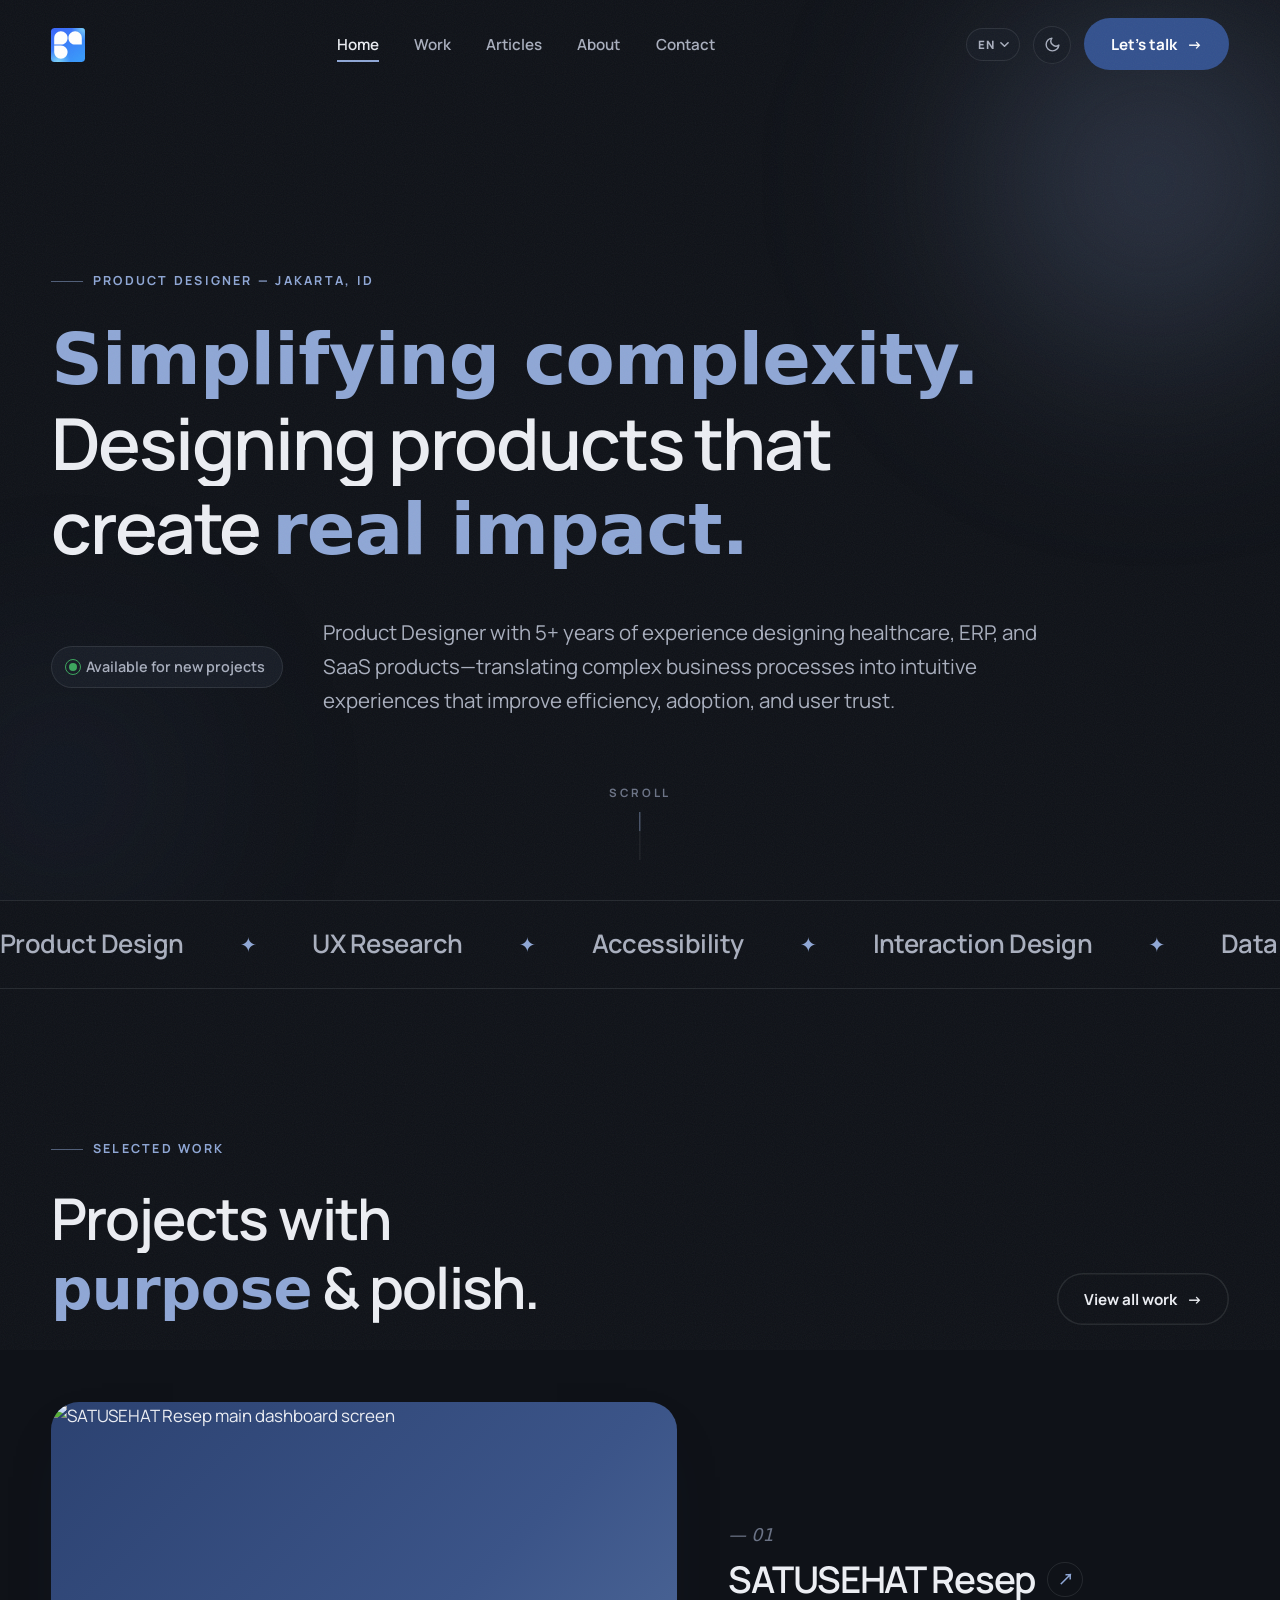
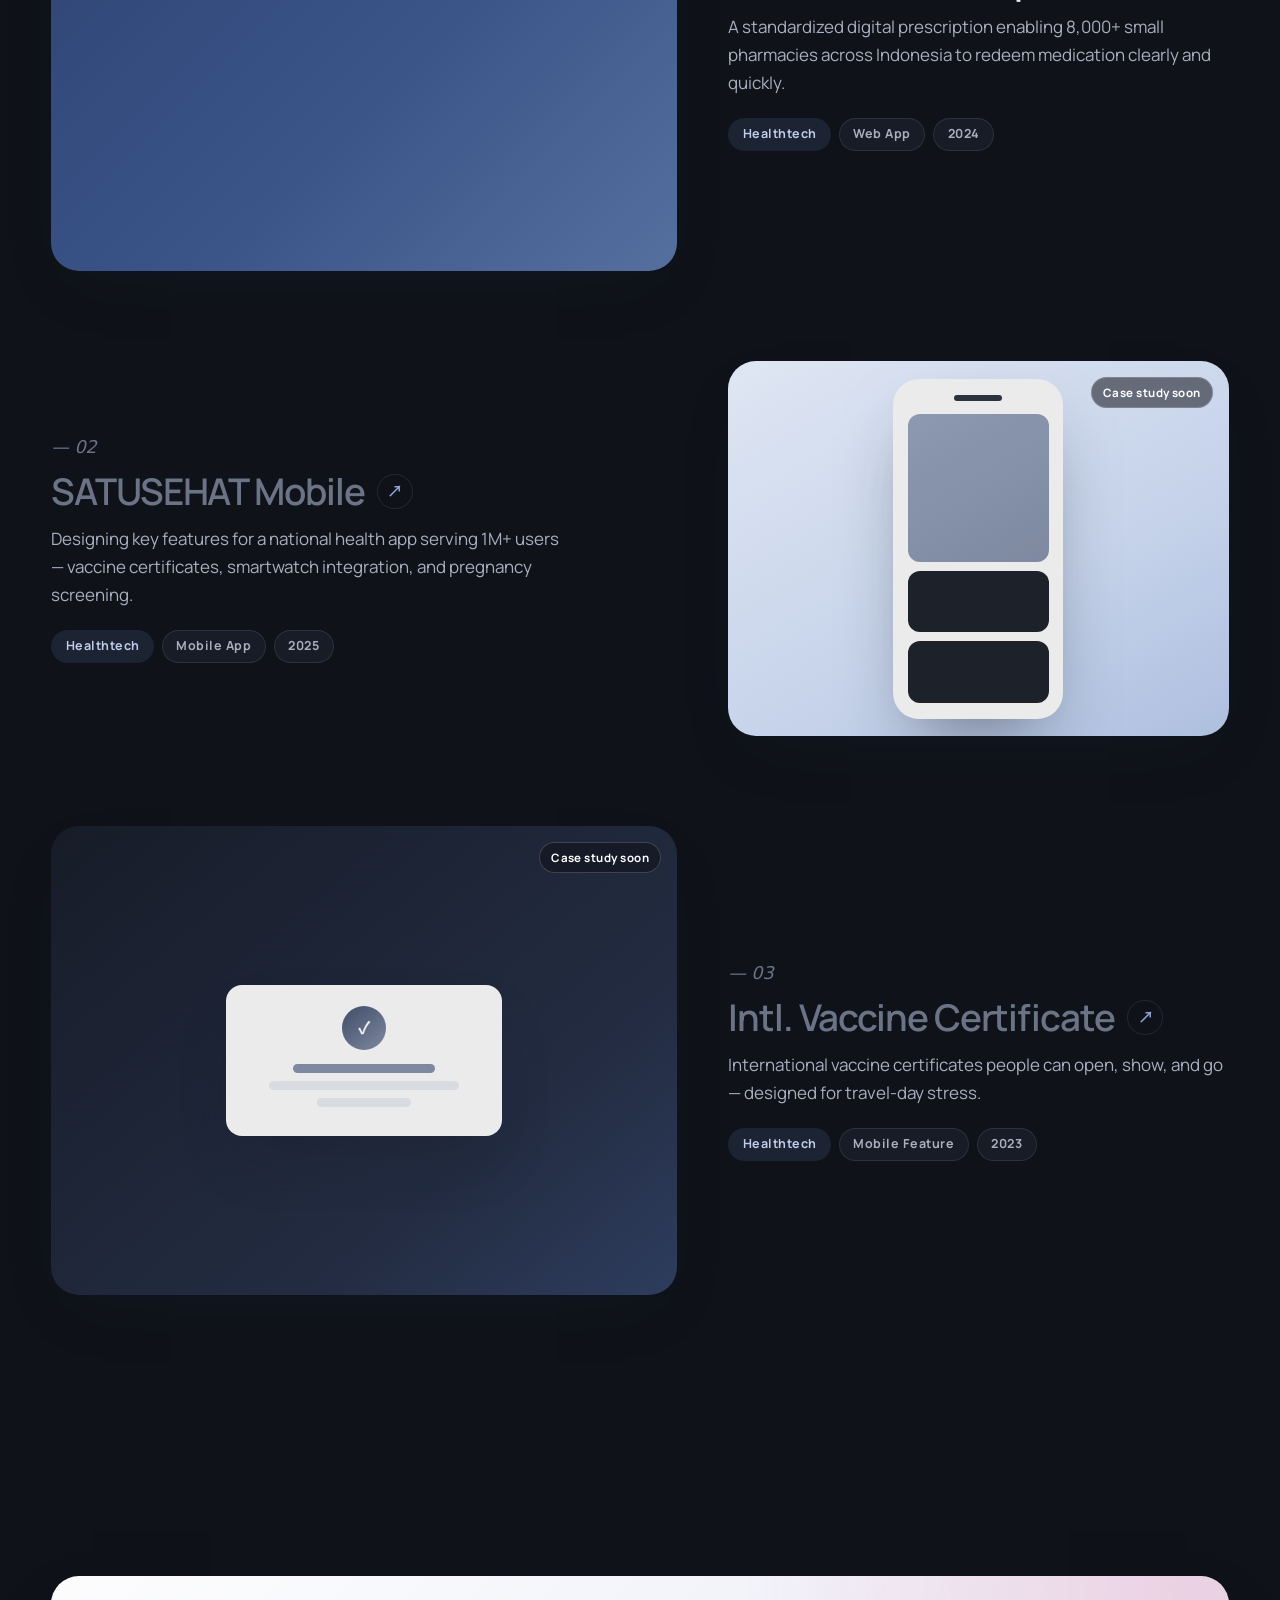
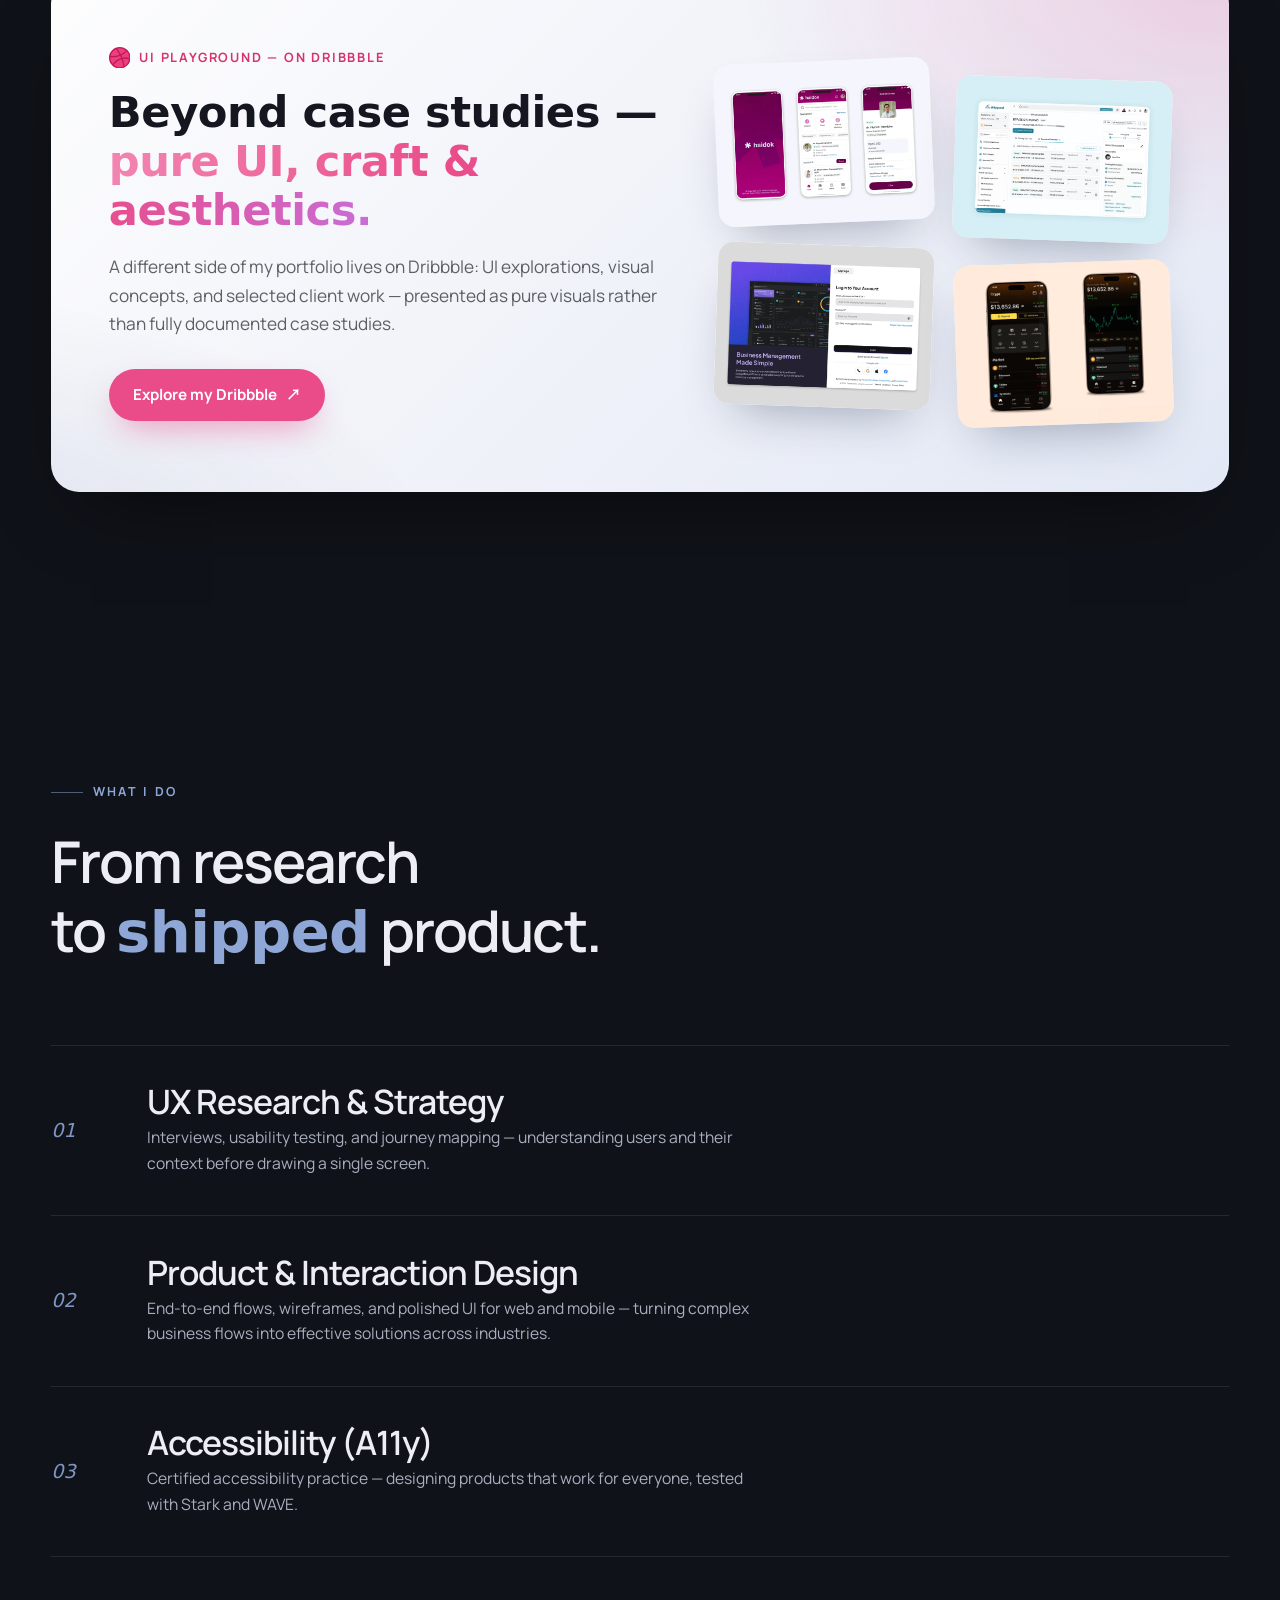
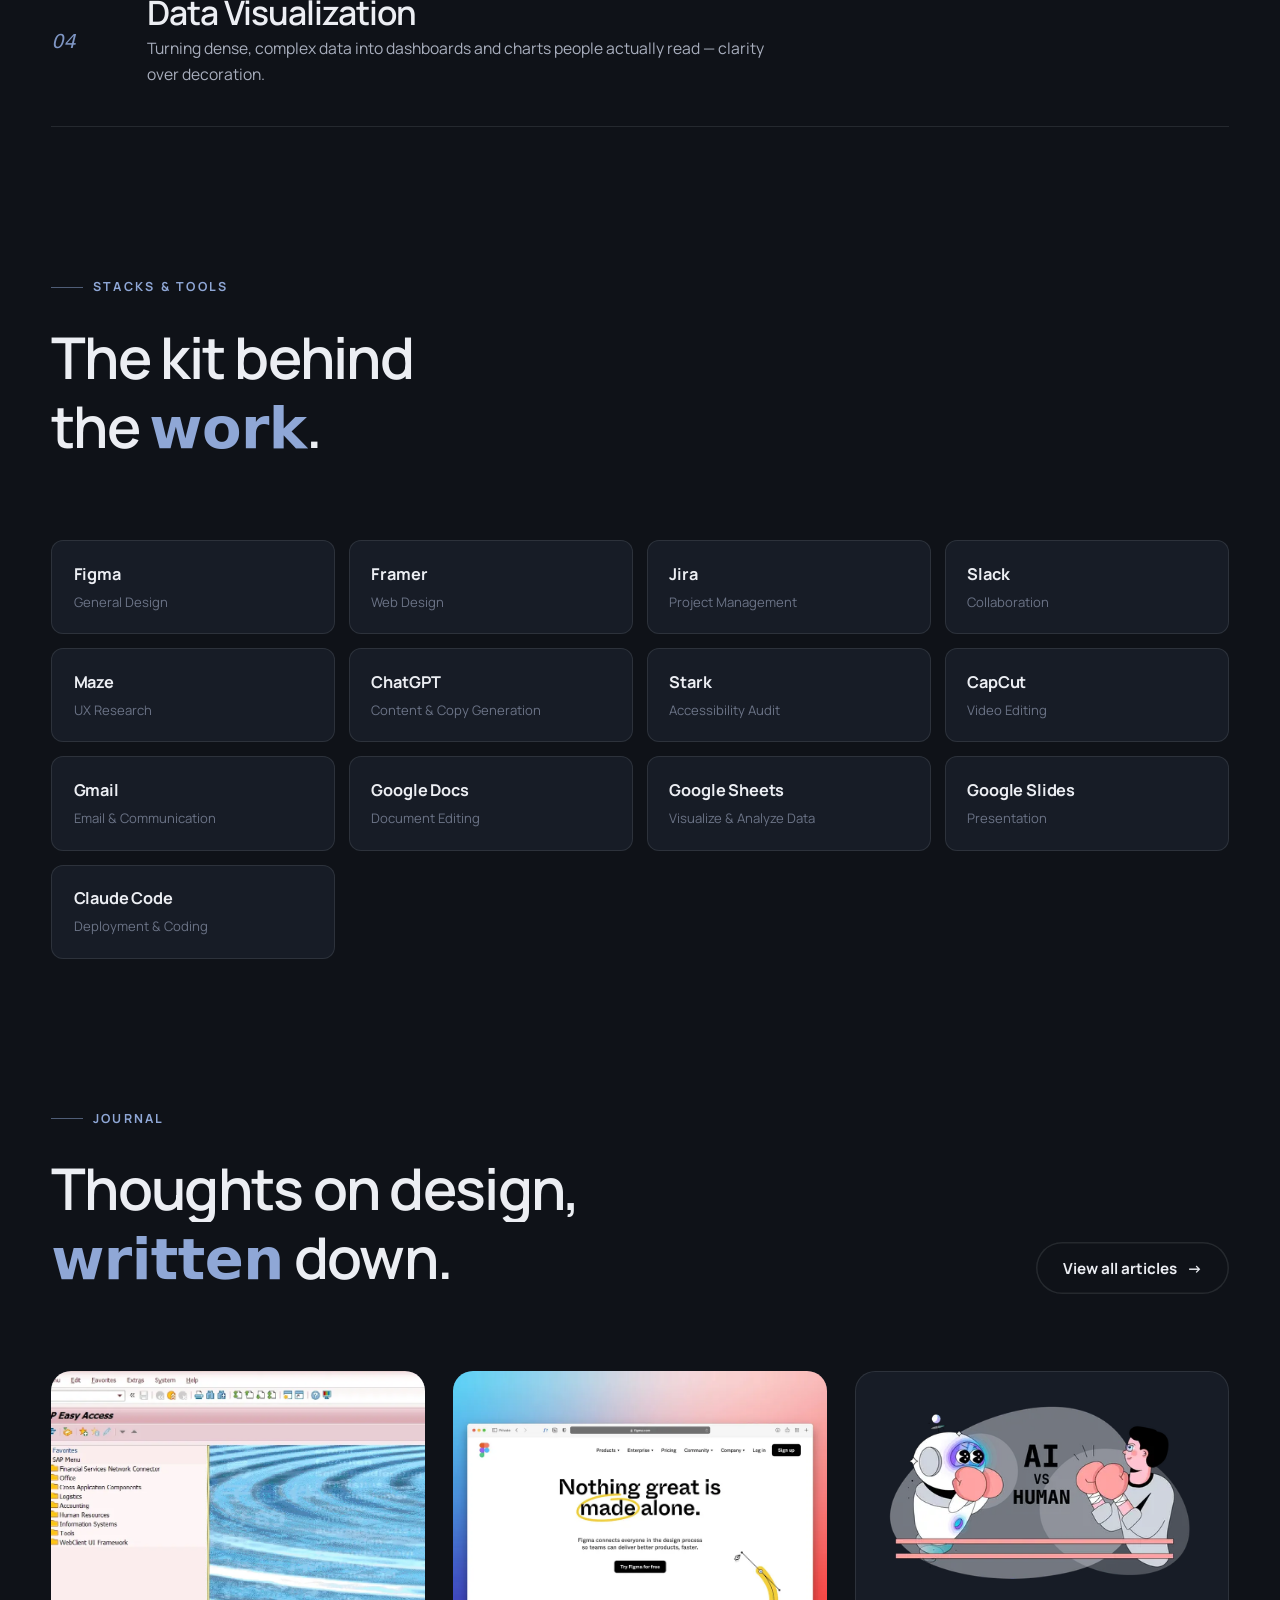
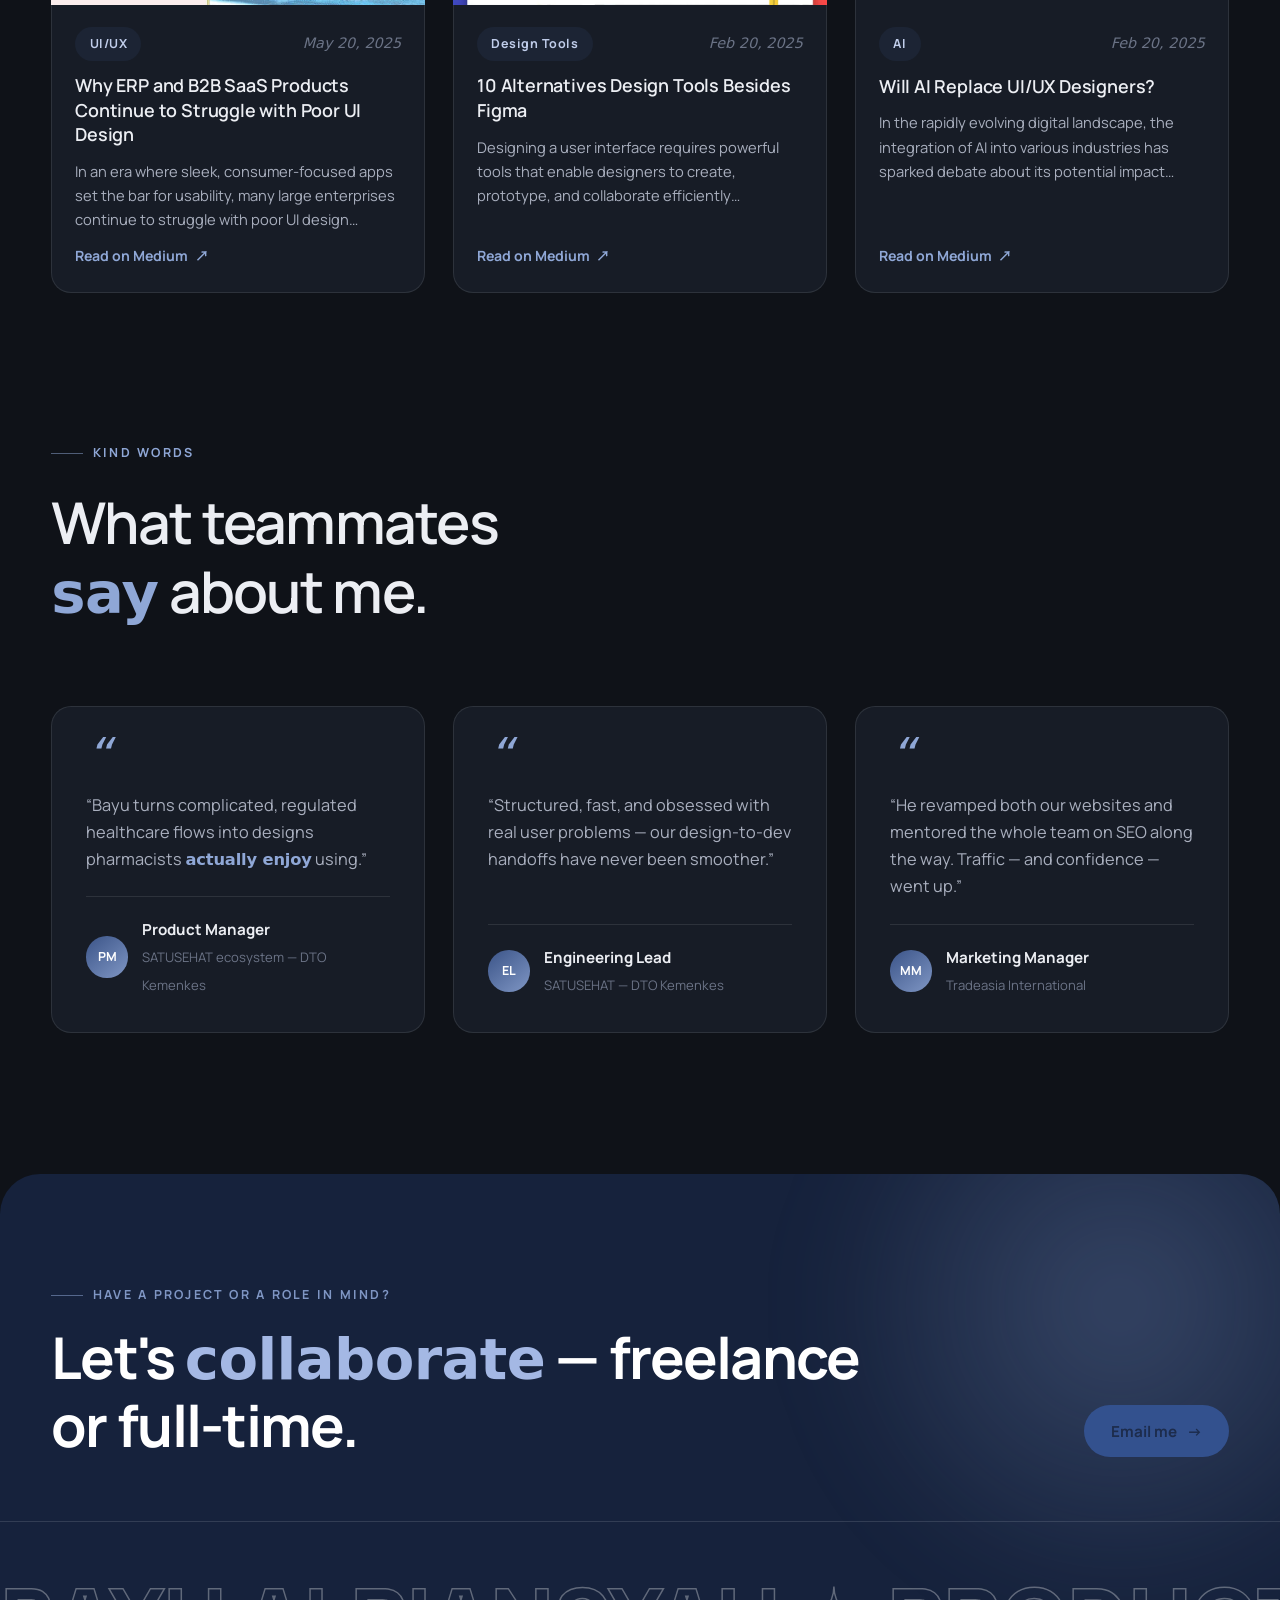
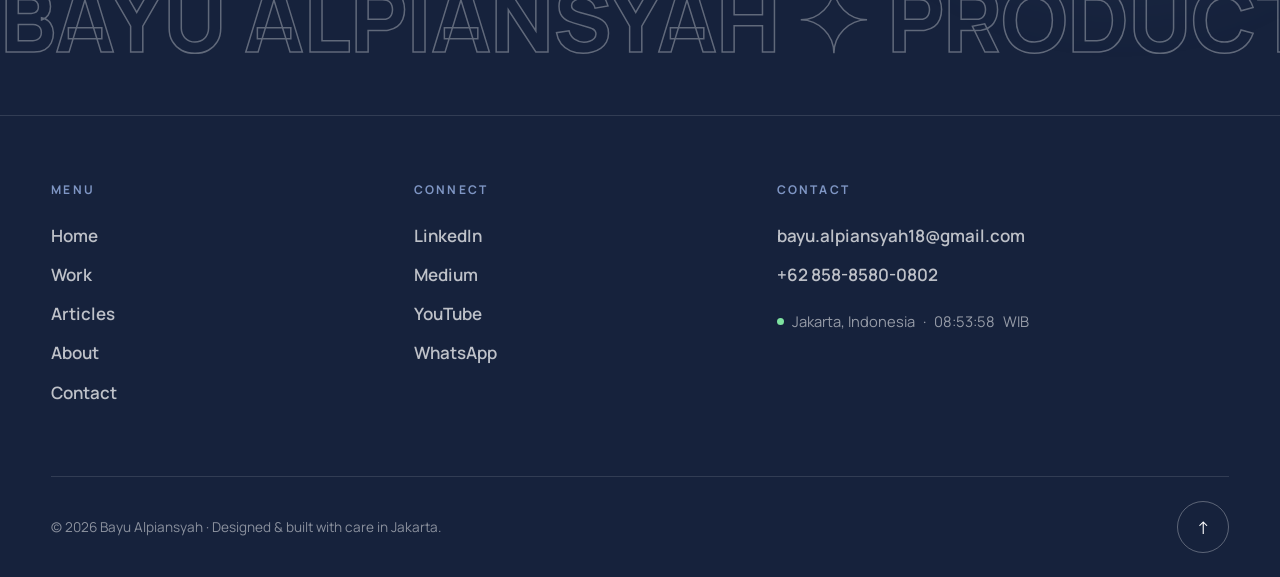
==== index.html @ 6f9992cf "Add choreographed entrance animation and real Dribbble logo to playground banner - Replaced stroke-o" ====
﻿<!DOCTYPE html>
<html lang="en">
<head>
  <meta charset="UTF-8" />
  <meta name="viewport" content="width=device-width, initial-scale=1.0" />
  <title>Bayu Alpiansyah — Product Designer · SaaS, ERP, Mobile & Healthcare</title>
  <meta name="description" content="5 years designing digital products across SaaS, ERP, Mobile, and Healthcare — Bayu Alpiansyah is a product designer in Jakarta helping businesses turn complex workflows into clear, impactful user experiences." />
  <link rel="canonical" href="https://heybayu.com/" />
  <meta property="og:type" content="website" />
  <meta property="og:site_name" content="Bayu Alpiansyah" />
  <meta property="og:title" content="Bayu Alpiansyah — Product Designer · SaaS, ERP, Mobile & Healthcare" />
  <meta property="og:description" content="5 years designing digital products across SaaS, ERP, Mobile, and Healthcare — helping businesses turn complex workflows into clear, impactful user experiences." />
  <meta property="og:url" content="https://heybayu.com/" />
  <meta property="og:image" content="https://heybayu.com/assets/og-image.png" />
  <meta property="og:image:width" content="1200" />
  <meta property="og:image:height" content="630" />
  <meta name="twitter:card" content="summary_large_image" />
  <meta name="twitter:title" content="Bayu Alpiansyah — Product Designer · SaaS, ERP, Mobile & Healthcare" />
  <meta name="twitter:description" content="5 years designing digital products across SaaS, ERP, Mobile, and Healthcare — helping businesses turn complex workflows into clear, impactful user experiences." />
  <meta name="twitter:image" content="https://heybayu.com/assets/og-image.png" />
  <script>(function(){var t;try{t=localStorage.getItem("theme")}catch(e){}if(!t)t="dark";document.documentElement.setAttribute("data-theme",t);})();</script>
    <link rel="icon" href="/favicon.svg" type="image/svg+xml" />
  <link rel="icon" href="/assets/logo.svg" type="image/svg+xml" />
  <link rel="manifest" href="/site.webmanifest" />
  <link rel="preconnect" href="https://fonts.googleapis.com" />
  <link rel="preconnect" href="https://fonts.gstatic.com" crossorigin />
    <link href="https://fonts.googleapis.com/css2?family=Manrope:wght@400;500;600;700;800&family=Noto+Sans+JP:wght@400;500;700&display=swap" rel="stylesheet" />
  <link href="https://api.fontshare.com/v2/css?f[]=satoshi@900,700,500,400,300&display=swap" rel="stylesheet" />
  <link rel="stylesheet" href="css/style.css" />
</head>
<body data-page="home">

  <div class="page-transition"><span class="pt-mark">bayu.</span></div>

  <header class="site-header">
    <div class="container nav">
      <a href="index.html" class="logo magnetic" aria-label="Bayu Alpiansyah — Home"><img src="assets/logo.svg" alt="Bayu Alpiansyah" class="logo-mark" width="34" height="34" /></a>
      <nav class="nav-links" aria-label="Main navigation">
        <a href="index.html" class="nav-link is-active" data-i18n="nav.home">Home</a>
        <a href="work.html" class="nav-link" data-i18n="nav.work">Work</a>
        <a href="articles.html" class="nav-link" data-i18n="nav.articles">Articles</a>
        <a href="about.html" class="nav-link" data-i18n="nav.about">About</a>
        <a href="contact.html" class="nav-link" data-i18n="nav.contact">Contact</a>
      </nav>
      <div class="nav-controls">
        <div class="lang-switch">
          <button type="button" class="lang-trigger" aria-haspopup="listbox" aria-expanded="false" aria-label="Change language">
            <span data-lang-label>EN</span>
            <svg class="lang-caret" viewBox="0 0 10 6" fill="none" stroke="currentColor" stroke-width="1.7" stroke-linecap="round" stroke-linejoin="round" aria-hidden="true"><path d="M1 1l4 4 4-4"/></svg>
          </button>
          <div class="lang-menu" role="listbox">
            <button type="button" role="option" data-lang="id">ID</button>
            <button type="button" role="option" data-lang="en" class="is-active">EN</button>
            <button type="button" role="option" data-lang="ja">JP</button>
          </div>
        </div>
        <button class="theme-toggle" aria-label="Toggle dark mode">
          <svg class="ic-sun" viewBox="0 0 24 24" fill="none" stroke="currentColor" stroke-width="2" stroke-linecap="round"><circle cx="12" cy="12" r="4"/><path d="M12 2v2M12 20v2M4.9 4.9l1.4 1.4M17.7 17.7l1.4 1.4M2 12h2M20 12h2M4.9 19.1l1.4-1.4M17.7 6.3l1.4-1.4"/></svg>
          <svg class="ic-moon" viewBox="0 0 24 24" fill="none" stroke="currentColor" stroke-width="2" stroke-linecap="round" stroke-linejoin="round"><path d="M21 12.8A9 9 0 1 1 11.2 3 7 7 0 0 0 21 12.8z"/></svg>
        </button>
        <a href="contact.html" class="btn btn--nav magnetic"><span data-i18n="nav.cta">Let's talk</span><span class="arrow">→</span></a>
        <button class="menu-toggle" aria-label="Menu" aria-expanded="false"><span></span><span></span></button>
      </div>
    </div>
  </header>

  <div class="mobile-menu">
    <a href="index.html"><small>01</small><span data-i18n="nav.home">Home</span></a>
    <a href="work.html"><small>02</small><span data-i18n="nav.work">Work</span></a>
    <a href="articles.html"><small>03</small><span data-i18n="nav.articles">Articles</span></a>
    <a href="about.html"><small>04</small><span data-i18n="nav.about">About</span></a>
    <a href="contact.html"><small>05</small><span data-i18n="nav.contact">Contact</span></a>
    <button type="button" class="mobile-close" aria-label="Close menu"><svg viewBox="0 0 24 24" fill="none" stroke="currentColor" stroke-width="2" stroke-linecap="round" aria-hidden="true"><path d="M6 6l12 12M18 6L6 18"/></svg></button>
  </div>

  <main>
    <!-- ===== Hero ===== -->
    <section class="hero">
      <div class="hero-glow hero-glow--1"></div>
      <div class="hero-glow hero-glow--2"></div>
      <div class="container hero-inner">
        <p class="eyebrow reveal" data-i18n="home.eyebrow">Product Designer — Jakarta, ID</p>
        <h1 class="display">
          <span class="line"><span class="li" data-i18n-html="home.h1.l1"><em>Simplifying complexity.</em></span></span>
          <span class="line"><span class="li" data-i18n-html="home.h1.l2">Designing products that</span></span>
          <span class="line"><span class="li" data-i18n-html="home.h1.l3">create <em>real impact.</em></span></span>
        </h1>
        <div class="hero-meta reveal" style="--rd:.35s">
          <span class="availability"><span class="pulse"></span><span data-i18n="home.avail">Available for new projects</span></span>
          <p class="lead" style="max-width:36em" data-i18n="home.lead">Product Designer with 5+ years of experience designing healthcare, ERP, and SaaS products—translating complex business processes into intuitive experiences that improve efficiency, adoption, and user trust.</p>
        </div>
      </div>
      <div class="scroll-hint">
        <span data-i18n="home.scroll">Scroll</span>
        <span class="wheel"></span>
      </div>
    </section>

    <!-- ===== Marquee ===== -->
    <div class="marquee" aria-hidden="true">
      <div class="marquee-track">
        <span>Product Design</span><span>UX Research</span><span>Accessibility</span><span>Interaction Design</span><span>Data Visualization</span>
      </div>
      <div class="marquee-track">
        <span>Product Design</span><span>UX Research</span><span>Accessibility</span><span>Interaction Design</span><span>Data Visualization</span>
      </div>
    </div>

    <!-- ===== Selected Work ===== -->
    <section class="section">
      <div class="container">
        <div class="section-head">
          <div>
            <p class="eyebrow reveal" data-i18n="home.sw.eyebrow">Selected Work</p>
            <h2 class="h2">
              <span class="line"><span class="li" data-i18n-html="home.sw.l1">Projects with</span></span>
              <span class="line"><span class="li" data-i18n-html="home.sw.l2"><em>purpose</em> &amp; polish.</span></span>
            </h2>
          </div>
          <a href="work.html" class="btn btn--ghost magnetic reveal"><span data-i18n="home.sw.viewall">View all work</span><span class="arrow">→</span></a>
        </div>

        <div class="work-list">
          <article class="project-card reveal">
            <a href="project-satusehat-resep.html" class="project-media" data-cursor="view">
              <div class="cover cover--a tilt">
                <div class="cover-inner">
                  <img src="https://cdn.jsdelivr.net/gh/bayualpiansyah-design/Portfolio-Bayu-Alpiansyah@main/assets/case-studies/satusehat-resep/hero-main-screen.webp" alt="SATUSEHAT Resep main dashboard screen" loading="lazy" />
                </div>
              </div>
            </a>
            <div class="project-info">
              <span class="index">— 01</span>
              <a href="project-satusehat-resep.html"><h3>SATUSEHAT Resep <span class="arrow-circle">↗</span></h3></a>
              <p data-i18n="home.p1.desc">A standardized digital prescription enabling 8,000+ small pharmacies across Indonesia to redeem medication clearly and quickly.</p>
              <div class="tags"><span class="tag tag--blue">Healthtech</span><span class="tag">Web App</span><span class="tag">2024</span></div>
            </div>
          </article>

          <article class="project-card reveal">
            <a href="#" class="project-media is-soon" aria-disabled="true">
              <div class="cover cover--b tilt">
                <span class="soon-badge">Case study soon</span>
                <div class="cover-inner">
                  <div class="ui-phone">
                    <div class="notch"></div>
                    <div class="ui-card tall"></div>
                    <div class="ui-card"></div>
                    <div class="ui-card"></div>
                  </div>
                </div>
              </div>
            </a>
            <div class="project-info">
              <span class="index">— 02</span>
              <a href="#" class="is-soon" aria-disabled="true"><h3>SATUSEHAT Mobile <span class="arrow-circle">↗</span></h3></a>
              <p data-i18n="home.p2.desc">Designing key features for a national health app serving 1M+ users — vaccine certificates, smartwatch integration, and pregnancy screening.</p>
              <div class="tags"><span class="tag tag--blue">Healthtech</span><span class="tag">Mobile App</span><span class="tag">2025</span></div>
            </div>
          </article>

          <article class="project-card reveal">
            <a href="#" class="project-media is-soon" aria-disabled="true">
              <div class="cover cover--d tilt">
                <span class="soon-badge">Case study soon</span>
                <div class="cover-inner">
                  <div class="ui-badge">
                    <div class="seal">✓</div>
                    <div class="ui-row accent w60" style="margin-inline:auto"></div>
                    <div class="ui-row w80" style="margin-inline:auto"></div>
                    <div class="ui-row w40" style="margin-inline:auto"></div>
                  </div>
                </div>
              </div>
            </a>
            <div class="project-info">
              <span class="index">— 03</span>
              <a href="#" class="is-soon" aria-disabled="true"><h3>Intl. Vaccine Certificate <span class="arrow-circle">↗</span></h3></a>
              <p data-i18n="home.p3.desc">International vaccine certificates people can open, show, and go — designed for travel-day stress.</p>
              <div class="tags"><span class="tag tag--blue">Healthtech</span><span class="tag">Mobile Feature</span><span class="tag">2023</span></div>
            </div>
          </article>
        </div>
      </div>
    </section>

    <!-- ===== UI Playground (Dribbble) ===== -->
    <section class="section playground">
      <div class="container">
        <a class="pg-banner reveal" href="https://dribbble.com/bayu_alpiansyah" target="_blank" rel="noopener noreferrer" data-cursor="view">
          <div class="pg-banner-glow" aria-hidden="true"></div>
          <div class="pg-content">
            <p class="pg-eyebrow">
              <svg class="pg-dribbble" viewBox="0 0 16 16" xmlns="http://www.w3.org/2000/svg" aria-hidden="true"><circle cx="8" cy="7.946" r="7.5" fill="#EC407A"/><path fill="#C2185B" d="M8 0C3.589 0 0 3.589 0 8s3.589 8 8 8 8-3.589 8-8-3.589-8-8-8zm6.997 8.06a11.121 11.121 0 0 0-5.086-.158 28.054 28.054 0 0 0-.732-1.667 15.09 15.09 0 0 0 4.095-2.822A6.96 6.96 0 0 1 15 8c0 .02-.003.039-.003.06zm-2.43-5.353a14.07 14.07 0 0 1-3.822 2.639 28.107 28.107 0 0 0-2.61-4.086A6.96 6.96 0 0 1 8 1a6.96 6.96 0 0 1 4.567 1.707zm-7.42-1.093a27.08 27.08 0 0 1 2.665 4.109 14.08 14.08 0 0 1-6.663.843 7.02 7.02 0 0 1 3.998-4.952zM1 8c0-.15.013-.297.023-.444.592.07 1.184.116 1.774.116 1.882 0 3.731-.368 5.464-1.043.24.5.466 1.007.675 1.521a11.209 11.209 0 0 0-6.122 4.535A6.966 6.966 0 0 1 1 8zm2.545 5.395A10.205 10.205 0 0 1 9.296 9.08a27.04 27.04 0 0 1 1.352 5.396 6.967 6.967 0 0 1-7.103-1.081zm8.041.605a28.095 28.095 0 0 0-1.308-5.152 10.132 10.132 0 0 1 4.632.218A7.004 7.004 0 0 1 11.586 14z"/></svg>
              <span data-i18n="home.pg.eyebrow">UI Playground — on Dribbble</span>
            </p>
            <h2 class="pg-title" data-i18n-html="home.pg.title">Beyond case studies —<br /><em>pure UI, craft &amp; aesthetics.</em></h2>
            <p class="pg-desc" data-i18n="home.pg.lead">A different side of my portfolio lives on Dribbble: UI explorations, visual concepts, and selected client work — presented as pure visuals rather than fully documented case studies.</p>
            <span class="pg-btn"><span data-i18n="home.pg.cta">Explore my Dribbble</span><span class="arrow">↗</span></span>
          </div>
          <div class="pg-art" aria-hidden="true">
            <div class="pg-art-card pg-art-card--1"><div class="pg-float"><img src="assets/dribbble/haidok-doctors-app.webp" alt="" loading="lazy" /></div></div>
            <div class="pg-art-card pg-art-card--2"><div class="pg-float"><img src="assets/dribbble/shipgood-warehouse.webp" alt="" loading="lazy" /></div></div>
            <div class="pg-art-card pg-art-card--3"><div class="pg-float"><img src="assets/dribbble/erp-login.webp" alt="" loading="lazy" /></div></div>
            <div class="pg-art-card pg-art-card--4"><div class="pg-float"><img src="assets/dribbble/crypt-trading-app.webp" alt="" loading="lazy" /></div></div>
          </div>
        </a>
      </div>
    </section>

    <!-- ===== Services ===== -->
    <section class="section">
      <div class="container">
        <div class="section-head">
          <div>
            <p class="eyebrow reveal" data-i18n="home.sv.eyebrow">What I do</p>
            <h2 class="h2">
              <span class="line"><span class="li" data-i18n-html="home.sv.l1">From research</span></span>
              <span class="line"><span class="li" data-i18n-html="home.sv.l2">to <em>shipped</em> product.</span></span>
            </h2>
          </div>
        </div>
        <div class="services">
          <div class="service-row reveal">
            <span class="num">01</span>
            <div>
              <h3 data-i18n="home.s1.t">UX Research &amp; Strategy</h3>
              <p data-i18n="home.s1.d">Interviews, usability testing, and journey mapping — understanding users and their context before drawing a single screen.</p>
            </div>
            <span class="s-arrow">→</span>
          </div>
          <div class="service-row reveal">
            <span class="num">02</span>
            <div>
              <h3 data-i18n="home.s2.t">Product &amp; Interaction Design</h3>
              <p data-i18n="home.s2.d">End-to-end flows, wireframes, and polished UI for web and mobile — turning complex business flows into effective solutions across industries.</p>
            </div>
            <span class="s-arrow">→</span>
          </div>
          <div class="service-row reveal">
            <span class="num">03</span>
            <div>
              <h3 data-i18n="home.s3.t">Accessibility (A11y)</h3>
              <p data-i18n="home.s3.d">Certified accessibility practice — designing products that work for everyone, tested with Stark and WAVE.</p>
            </div>
            <span class="s-arrow">→</span>
          </div>
          <div class="service-row reveal">
            <span class="num">04</span>
            <div>
              <h3 data-i18n="home.s4.t">Data Visualization</h3>
              <p data-i18n="home.s4.d">Turning dense, complex data into dashboards and charts people actually read — clarity over decoration.</p>
            </div>
            <span class="s-arrow">→</span>
          </div>
        </div>
      </div>
    </section>

    <!-- ===== Stacks & Tools ===== -->
    <section class="section" style="padding-top:0">
      <div class="container">
        <div class="section-head">
          <div>
            <p class="eyebrow reveal" data-i18n="home.tools.eyebrow">Stacks &amp; Tools</p>
            <h2 class="h2">
              <span class="line"><span class="li" data-i18n-html="home.tools.l1">The kit behind</span></span>
              <span class="line"><span class="li" data-i18n-html="home.tools.l2">the <em>work</em>.</span></span>
            </h2>
          </div>
        </div>
        <div class="tools-grid">
          <a class="tool-card reveal" href="https://www.figma.com" target="_blank" rel="noopener"><span class="tool-name">Figma</span><span class="tool-cat">General Design</span><span class="tool-arrow">↗</span></a>
          <a class="tool-card reveal" href="https://www.framer.com" target="_blank" rel="noopener"><span class="tool-name">Framer</span><span class="tool-cat">Web Design</span><span class="tool-arrow">↗</span></a>
          <a class="tool-card reveal" href="https://www.atlassian.com/software/jira" target="_blank" rel="noopener"><span class="tool-name">Jira</span><span class="tool-cat">Project Management</span><span class="tool-arrow">↗</span></a>
          <a class="tool-card reveal" href="https://slack.com" target="_blank" rel="noopener"><span class="tool-name">Slack</span><span class="tool-cat">Collaboration</span><span class="tool-arrow">↗</span></a>
          <a class="tool-card reveal" href="https://maze.co" target="_blank" rel="noopener"><span class="tool-name">Maze</span><span class="tool-cat">UX Research</span><span class="tool-arrow">↗</span></a>
          <a class="tool-card reveal" href="https://chatgpt.com" target="_blank" rel="noopener"><span class="tool-name">ChatGPT</span><span class="tool-cat">Content &amp; Copy Generation</span><span class="tool-arrow">↗</span></a>
          <a class="tool-card reveal" href="https://www.getstark.co" target="_blank" rel="noopener"><span class="tool-name">Stark</span><span class="tool-cat">Accessibility Audit</span><span class="tool-arrow">↗</span></a>
          <a class="tool-card reveal" href="https://www.capcut.com" target="_blank" rel="noopener"><span class="tool-name">CapCut</span><span class="tool-cat">Video Editing</span><span class="tool-arrow">↗</span></a>
          <a class="tool-card reveal" href="https://mail.google.com" target="_blank" rel="noopener"><span class="tool-name">Gmail</span><span class="tool-cat">Email &amp; Communication</span><span class="tool-arrow">↗</span></a>
          <a class="tool-card reveal" href="https://docs.google.com" target="_blank" rel="noopener"><span class="tool-name">Google Docs</span><span class="tool-cat">Document Editing</span><span class="tool-arrow">↗</span></a>
          <a class="tool-card reveal" href="https://sheets.google.com" target="_blank" rel="noopener"><span class="tool-name">Google Sheets</span><span class="tool-cat">Visualize &amp; Analyze Data</span><span class="tool-arrow">↗</span></a>
          <a class="tool-card reveal" href="https://slides.google.com" target="_blank" rel="noopener"><span class="tool-name">Google Slides</span><span class="tool-cat">Presentation</span><span class="tool-arrow">↗</span></a>
          <a class="tool-card reveal" href="https://claude.com/claude-code" target="_blank" rel="noopener"><span class="tool-name">Claude Code</span><span class="tool-cat">Deployment &amp; Coding</span><span class="tool-arrow">↗</span></a>
        </div>
      </div>
    </section>

    <!-- ===== Articles ===== -->
    <section class="section" style="padding-top:0">
      <div class="container">
        <div class="section-head">
          <div>
            <p class="eyebrow reveal" data-i18n="home.art.eyebrow">Journal</p>
            <h2 class="h2">
              <span class="line"><span class="li" data-i18n-html="home.art.l1">Thoughts on design,</span></span>
              <span class="line"><span class="li" data-i18n-html="home.art.l2"><em>written</em> down.</span></span>
            </h2>
          </div>
          <a href="articles.html" class="btn btn--ghost magnetic reveal"><span data-i18n="home.art.viewall">View all articles</span><span class="arrow">→</span></a>
        </div>
        <div class="articles-grid">
          <a class="article-card reveal" data-cursor="view" target="_blank" rel="noopener"
             href="https://medium.com/@bayu.alpiansyah/why-erp-and-b2b-saas-products-continue-to-struggle-with-poor-ui-design-d627d4341606">
            <div class="cover">
              <img src="assets/article-erp.webp" alt="Why ERP and B2B SaaS Products Continue to Struggle with Poor UI Design" loading="lazy" />
            </div>
            <div class="article-body">
              <div class="article-meta"><span class="tag tag--blue" data-i18n="art.f.uiux">UI/UX</span><span class="article-date">May 20, 2025</span></div>
              <h3>Why ERP and B2B SaaS Products Continue to Struggle with Poor UI Design</h3>
              <p class="article-excerpt">In an era where sleek, consumer-focused apps set the bar for usability, many large enterprises continue to struggle with poor UI design…</p>
              <span class="article-read"><span data-i18n="art.read">Read on Medium</span><span class="arrow">↗</span></span>
            </div>
          </a>

          <a class="article-card reveal" style="--rd:.12s" data-cursor="view" target="_blank" rel="noopener"
             href="https://medium.com/@bayu.alpiansyah/10-alternatives-design-tools-besides-figma-f1f4b913da1c">
            <div class="cover">
              <img src="assets/article-figma.webp" alt="10 Alternatives Design Tools Besides Figma" loading="lazy" />
            </div>
            <div class="article-body">
              <div class="article-meta"><span class="tag tag--blue" data-i18n="art.f.tools">Design Tools</span><span class="article-date">Feb 20, 2025</span></div>
              <h3>10 Alternatives Design Tools Besides Figma</h3>
              <p class="article-excerpt">Designing a user interface requires powerful tools that enable designers to create, prototype, and collaborate efficiently…</p>
              <span class="article-read"><span data-i18n="art.read">Read on Medium</span><span class="arrow">↗</span></span>
            </div>
          </a>

          <a class="article-card reveal" style="--rd:.24s" data-cursor="view" target="_blank" rel="noopener"
             href="https://medium.com/@bayu.alpiansyah/will-ai-replace-ui-ux-designers-22e3aea7da30">
            <div class="cover">
              <img src="assets/article-ai.webp" alt="Will AI Replace UI/UX Designers?" loading="lazy" />
            </div>
            <div class="article-body">
              <div class="article-meta"><span class="tag tag--blue" data-i18n="art.f.ai">AI</span><span class="article-date">Feb 20, 2025</span></div>
              <h3>Will AI Replace UI/UX Designers?</h3>
              <p class="article-excerpt">In the rapidly evolving digital landscape, the integration of AI into various industries has sparked debate about its potential impact…</p>
              <span class="article-read"><span data-i18n="art.read">Read on Medium</span><span class="arrow">↗</span></span>
            </div>
          </a>
        </div>
      </div>
    </section>

    <!-- ===== Testimonials ===== -->
    <section class="section" style="padding-top:0;padding-bottom:0">
      <div class="container">
        <div class="section-head">
          <div>
            <p class="eyebrow reveal" data-i18n="home.testi.eyebrow">Kind words</p>
            <h2 class="h2">
              <span class="line"><span class="li" data-i18n-html="home.testi.l1">What teammates</span></span>
              <span class="line"><span class="li" data-i18n-html="home.testi.l2"><em>say</em> about me.</span></span>
            </h2>
          </div>
        </div>
        <div class="testi-grid">
          <article class="testi-card reveal">
            <span class="qmark" aria-hidden="true">“</span>
            <blockquote data-i18n-html="home.t1.q">“Bayu turns complicated, regulated healthcare flows into designs pharmacists <em>actually enjoy</em> using.”</blockquote>
            <div class="who">
              <div class="avatar">PM</div>
              <div>
                <strong data-i18n="home.t1.name">Product Manager</strong>
                <span data-i18n="home.t1.role">SATUSEHAT ecosystem — DTO Kemenkes</span>
              </div>
            </div>
          </article>
          <article class="testi-card reveal" style="--rd:.12s">
            <span class="qmark" aria-hidden="true">“</span>
            <blockquote data-i18n-html="home.t2.q">“Structured, fast, and obsessed with real user problems — our design-to-dev handoffs have never been smoother.”</blockquote>
            <div class="who">
              <div class="avatar">EL</div>
              <div>
                <strong data-i18n="home.t2.name">Engineering Lead</strong>
                <span data-i18n="home.t2.role">SATUSEHAT — DTO Kemenkes</span>
              </div>
            </div>
          </article>
          <article class="testi-card reveal" style="--rd:.24s">
            <span class="qmark" aria-hidden="true">“</span>
            <blockquote data-i18n-html="home.t3.q">“He revamped both our websites and mentored the whole team on SEO along the way. Traffic — and confidence — went up.”</blockquote>
            <div class="who">
              <div class="avatar">MM</div>
              <div>
                <strong data-i18n="home.t3.name">Marketing Manager</strong>
                <span data-i18n="home.t3.role">Tradeasia International</span>
              </div>
            </div>
          </article>
        </div>
      </div>
    </section>
  </main>

  <!-- ===== Mega Footer ===== -->
  <footer class="mega-footer">
    <div class="container footer-cta-row">
      <div>
        <p class="f-eyebrow reveal" data-i18n="footer.eyebrow">Have a project or a role in mind?</p>
        <h2 class="f-title reveal" data-i18n-html="footer.title">Let's <em>collaborate</em> — freelance or full-time.</h2>
      </div>
      <a href="mailto:bayu.alpiansyah18@gmail.com" class="btn btn--light magnetic"><span data-i18n="footer.btn">Email me</span><span class="arrow">→</span></a>
    </div>
    <div class="footer-marquee" aria-hidden="true">
      <div class="fm-track"><span>Bayu Alpiansyah&nbsp;✦&nbsp;Product Designer&nbsp;✦&nbsp;</span></div>
      <div class="fm-track"><span>Bayu Alpiansyah&nbsp;✦&nbsp;Product Designer&nbsp;✦&nbsp;</span></div>
    </div>
    <div class="container footer-cols">
      <div class="f-col">
        <p class="f-label" data-i18n="footer.menu">Menu</p>
        <a class="f-link" href="index.html"><span class="fl-arrow">→</span><span data-i18n="nav.home">Home</span></a>
        <a class="f-link" href="work.html"><span class="fl-arrow">→</span><span data-i18n="nav.work">Work</span></a>
        <a class="f-link" href="articles.html"><span class="fl-arrow">→</span><span data-i18n="nav.articles">Articles</span></a>
        <a class="f-link" href="about.html"><span class="fl-arrow">→</span><span data-i18n="nav.about">About</span></a>
        <a class="f-link" href="contact.html"><span class="fl-arrow">→</span><span data-i18n="nav.contact">Contact</span></a>
      </div>
      <div class="f-col">
        <p class="f-label" data-i18n="footer.connect">Connect</p>
        <a class="f-link" href="https://www.linkedin.com/in/bayu-alpiansyah/" target="_blank" rel="noopener"><span class="fl-arrow">→</span><span>LinkedIn</span></a>
        <a class="f-link" href="https://medium.com/@bayu.alpiansyah" target="_blank" rel="noopener"><span class="fl-arrow">→</span><span>Medium</span></a>
        <a class="f-link" href="https://www.youtube.com/@bayuxdesign" target="_blank" rel="noopener"><span class="fl-arrow">→</span><span>YouTube</span></a>
        <a class="f-link" href="https://wa.me/6285885800802" target="_blank" rel="noopener"><span class="fl-arrow">→</span><span>WhatsApp</span></a>
      </div>
      <div class="f-col">
        <p class="f-label" data-i18n="footer.contactl">Contact</p>
        <a class="f-link" href="mailto:bayu.alpiansyah18@gmail.com"><span class="fl-arrow">→</span><span>bayu.alpiansyah18@gmail.com</span></a>
        <a class="f-link" href="tel:+6285885800802"><span class="fl-arrow">→</span><span>+62 858-8580-0802</span></a>
        <p class="f-loc"><span class="live-dot"></span><span data-i18n="footer.loc">Jakarta, Indonesia</span> · <span data-clock>--:--:--</span> WIB</p>
      </div>
    </div>
    <div class="container footer-bottom2">
      <span>© <span data-year>2026</span> Bayu Alpiansyah · <span data-i18n="footer.rights">Designed &amp; built with care in Jakarta.</span></span>
      <button class="to-top magnetic" aria-label="Back to top" onclick="window.scrollTo({top:0,behavior:'smooth'})">↑</button>
    </div>
  </footer>

  <script src="js/i18n.js"></script>
  <script src="js/main.js"></script>
</body>
</html>
---- css/style.css ----
/* ============================================================
   ARKA — Product Designer Portfolio
   Minimal, aesthetic, soft-dark blue on neutral base
   ============================================================ */

/* ---------- Tokens ---------- */
:root {
  /* Brand blue — soft & slightly dark */
  --blue: #3b5488;
  --blue-deep: #253a63;
  --blue-ink: #16223c;
  --blue-soft: #7f96c4;
  --blue-tint: #e9eef7;
  --blue-tint-2: #d9e2f1;

  /* Neutral base */
  --bg: #f6f6f2;
  --surface: #ffffff;
  --ink: #14171f;
  --ink-2: #4b5261;
  --ink-3: #9096a5;
  --line: rgba(20, 23, 31, 0.09);

  --radius-sm: 12px;
  --radius: 20px;
  --radius-lg: 28px;

  --font-body: "Manrope", "Noto Sans JP", system-ui, -apple-system, sans-serif;
  --font-serif: "Satoshi", system-ui, sans-serif;

  --ease: cubic-bezier(0.22, 1, 0.36, 1);
  --dur: 0.7s;

  --gutter: clamp(1.25rem, 4vw, 4rem);
  --section: clamp(5rem, 11vw, 9.5rem);

  --header-bg: rgba(246, 246, 242, 0.82);
  color-scheme: light;
}

/* ---------- Dark theme ---------- */
[data-theme="dark"] {
  --bg: #0f1218;
  --surface: #171c26;
  --ink: #eceef3;
  --ink-2: #a9afbe;
  --ink-3: #6b7386;
  --line: rgba(236, 238, 243, 0.1);
  --blue: #8fa7d6;
  --blue-deep: #c0cdea;
  --blue-tint: #1c2434;
  --blue-tint-2: #2a3752;
  --header-bg: rgba(15, 18, 24, 0.82);
  color-scheme: dark;
}
[data-theme="dark"] ::selection { background: #33518e; }
[data-theme="dark"] .btn { background: #33518e; }
[data-theme="dark"] .btn--ghost { background: transparent; }
[data-theme="dark"] .btn--ghost::before { background: #33518e; }
[data-theme="dark"] .filter-btn.is-active { background: #33518e; }
[data-theme="dark"] .chip:hover { background: #33518e; }
[data-theme="dark"] .lang-menu button.is-active { background: #33518e; }
[data-theme="dark"] .cursor-ring { border-color: rgba(143, 167, 214, 0.5); }
[data-theme="dark"] .cursor-ring.is-view { background: #33518e; border-color: #33518e; }

/* ---------- Reset ---------- */
*, *::before, *::after { box-sizing: border-box; margin: 0; padding: 0; }

html { scroll-behavior: smooth; }

body {
  font-family: var(--font-body);
  background: var(--bg);
  color: var(--ink);
  font-size: 1.0625rem;
  line-height: 1.65;
  -webkit-font-smoothing: antialiased;
  overflow-x: hidden;
}

img, svg { display: block; max-width: 100%; }
a { color: inherit; text-decoration: none; }
button { font: inherit; color: inherit; background: none; border: 0; cursor: pointer; }
ul, ol { list-style: none; }
::selection { background: var(--blue); color: #fff; }

/* Film grain overlay — subtle texture */
body::after {
  content: "";
  position: fixed;
  inset: -50%;
  z-index: 2000;
  pointer-events: none;
  opacity: 0.05;
  background-image: url("data:image/svg+xml,%3Csvg xmlns='http://www.w3.org/2000/svg' width='300' height='300'%3E%3Cfilter id='n'%3E%3CfeTurbulence type='fractalNoise' baseFrequency='0.9' numOctaves='2'/%3E%3C/filter%3E%3Crect width='100%25' height='100%25' filter='url(%23n)'/%3E%3C/svg%3E");
}

.container {
  width: min(1240px, 100% - var(--gutter) * 2);
  margin-inline: auto;
}

/* ---------- Typography ---------- */
h1, h2, h3 { font-weight: 600; letter-spacing: -0.03em; line-height: 1.05; }

.display {
  font-size: clamp(2.9rem, 8.2vw, 6.6rem);
}
.h2 {
  font-size: clamp(2rem, 4.6vw, 3.6rem);
  line-height: 1.08;
}
.h3 { font-size: clamp(1.25rem, 2.2vw, 1.7rem); }

em, .serif {
  font-family: var(--font-serif);
  font-style: normal;
  font-weight: 700;
  letter-spacing: -0.01em;
  color: var(--blue);
}

.eyebrow {
  display: inline-flex;
  align-items: center;
  gap: 0.6rem;
  font-size: 0.78rem;
  font-weight: 700;
  letter-spacing: 0.18em;
  text-transform: uppercase;
  color: var(--blue);
  margin-bottom: 1.5rem;
}
.eyebrow::before {
  content: "";
  width: 2rem;
  height: 1px;
  background: var(--blue);
  opacity: 0.5;
}

.lead {
  font-size: clamp(1.1rem, 1.6vw, 1.3rem);
  color: var(--ink-2);
  max-width: 34em;
}

.muted { color: var(--ink-3); }

/* ---------- Reveal-on-scroll ---------- */
.reveal {
  opacity: 0;
  transform: translateY(2.2rem);
  transition: opacity 0.9s var(--ease), transform 0.9s var(--ease);
  transition-delay: var(--rd, 0s);
}
.reveal.in { opacity: 1; transform: none; }

/* Line-mask headline animation */
.line { display: block; overflow: hidden; padding-block: 0.06em; }
.line .li {
  display: inline-block;
  transform: translateY(115%);
  transition: transform 1s var(--ease);
}
.line:nth-child(2) .li { transition-delay: 0.09s; }
.line:nth-child(3) .li { transition-delay: 0.18s; }
.line:nth-child(4) .li { transition-delay: 0.27s; }
.is-loaded .line .li, .line.in .li { transform: translateY(0); }

/* ---------- Page transition ---------- */
.page-transition {
  position: fixed;
  inset: 0;
  z-index: 3000;
  background: var(--blue-ink);
  transform: scaleY(0);
  transform-origin: top;
  pointer-events: none;
  display: grid;
  place-items: center;
}
.page-transition .pt-mark {
  font-family: var(--font-serif);
  font-style: italic;
  font-size: 1.6rem;
  color: #fff;
  opacity: 0;
  transition: opacity 0.3s ease;
}
.page-transition.is-active {
  transform: scaleY(1);
  transition: transform 0.55s var(--ease);
  pointer-events: all;
}
.page-transition.is-active .pt-mark { opacity: 1; transition-delay: 0.25s; }
.page-transition.is-leaving {
  transform: scaleY(0);
  transform-origin: bottom;
  transition: transform 0.65s var(--ease) 0.1s;
}

/* ---------- Custom cursor ---------- */
.cursor-dot, .cursor-ring {
  position: fixed;
  top: 0; left: 0;
  z-index: 4000;
  pointer-events: none;
  border-radius: 50%;
  translate: -50% -50%;
}
.cursor-dot {
  width: 6px; height: 6px;
  background: var(--blue);
}
.cursor-ring {
  width: 38px; height: 38px;
  border: 1.5px solid rgba(59, 84, 136, 0.45);
  display: grid;
  place-items: center;
  transition: width 0.35s var(--ease), height 0.35s var(--ease),
              background 0.35s var(--ease), border-color 0.35s var(--ease);
}
.cursor-ring .cursor-label {
  font-size: 0.72rem;
  font-weight: 700;
  letter-spacing: 0.08em;
  color: #fff;
  opacity: 0;
  transition: opacity 0.25s ease;
}
.cursor-ring.is-hover { width: 56px; height: 56px; background: rgba(59, 84, 136, 0.12); }
.cursor-ring.is-view {
  width: 84px; height: 84px;
  background: var(--blue);
  border-color: var(--blue);
}
.cursor-ring.is-view .cursor-label { opacity: 1; }
@media (hover: none), (pointer: coarse) {
  .cursor-dot, .cursor-ring { display: none; }
}

/* ---------- Header / Nav ---------- */
.site-header {
  position: fixed;
  top: 0; left: 0; right: 0;
  z-index: 1000;
  transition: transform 0.5s var(--ease), background 0.4s ease, box-shadow 0.4s ease;
}
.site-header.is-hidden { transform: translateY(-110%); }
.site-header.is-scrolled {
  background: var(--header-bg);
  backdrop-filter: blur(14px);
  -webkit-backdrop-filter: blur(14px);
  box-shadow: 0 1px 0 var(--line);
}
.nav {
  display: flex;
  align-items: center;
  justify-content: space-between;
  padding-block: 1.15rem;
}
.logo {
  display: inline-flex;
  align-items: center;
}
.logo-mark {
  display: block;
  width: 34px;
  height: 34px;
  transition: transform 0.45s var(--ease);
  will-change: transform;
}
.logo:hover .logo-mark { transform: scale(1.14); }
.logo:active .logo-mark { transform: scale(1.05); }

.nav-links {
  display: flex;
  gap: 2.2rem;
  align-items: center;
}
.nav-link {
  position: relative;
  font-size: 0.95rem;
  font-weight: 600;
  color: var(--ink-2);
  padding-block: 0.3rem;
  transition: color 0.3s ease;
}
.nav-link::after {
  content: "";
  position: absolute;
  left: 0; bottom: 0;
  width: 100%;
  height: 1.5px;
  background: var(--blue);
  transform: scaleX(0);
  transform-origin: right;
  transition: transform 0.45s var(--ease);
}
.nav-link:hover, .nav-link.is-active { color: var(--ink); }
.nav-link:hover::after, .nav-link.is-active::after {
  transform: scaleX(1);
  transform-origin: left;
}

/* Buttons */
.btn {
  position: relative;
  display: inline-flex;
  align-items: center;
  gap: 0.6rem;
  padding: 0.85rem 1.7rem;
  border-radius: 99px;
  font-weight: 700;
  font-size: 0.95rem;
  background: var(--blue);
  color: #fff;
  overflow: hidden;
  transition: color 0.4s ease, transform 0.35s var(--ease), box-shadow 0.35s var(--ease);
  will-change: transform;
}
.btn::before {
  content: "";
  position: absolute;
  inset: 0;
  background: var(--blue-ink);
  border-radius: inherit;
  transform: translateY(101%);
  transition: transform 0.45s var(--ease);
}
.btn:hover::before { transform: translateY(0); }
.btn > * { position: relative; z-index: 1; }
.btn:hover { box-shadow: 0 12px 30px -10px rgba(37, 58, 99, 0.5); }
.btn .arrow { transition: transform 0.4s var(--ease); }
.btn:hover .arrow { transform: translateX(4px); }

.btn--ghost {
  background: transparent;
  color: var(--ink);
  box-shadow: inset 0 0 0 1.5px var(--line);
}
.btn--ghost::before { background: var(--blue); }
.btn--ghost:hover { color: #fff; }

.btn--light { background: #fff; color: #1d2c4c; }
.btn--light::before { background: var(--blue-soft); }
.btn--light:hover { color: #16223c; }

/* Mobile menu toggle */
.menu-toggle {
  display: none;
  z-index: 1200;
  width: 44px; height: 44px;
  position: relative;
}
.menu-toggle span {
  position: absolute;
  left: 10px;
  width: 24px; height: 2px;
  background: var(--ink);
  border-radius: 2px;
  transition: transform 0.4s var(--ease), top 0.4s var(--ease), opacity 0.3s;
}
.menu-toggle span:nth-child(1) { top: 17px; }
.menu-toggle span:nth-child(2) { top: 25px; }
.menu-toggle.is-open span:nth-child(1) { top: 21px; transform: rotate(45deg); background: #fff; }
.menu-toggle.is-open span:nth-child(2) { top: 21px; transform: rotate(-45deg); background: #fff; }

/* Mobile menu overlay */
.mobile-menu {
  position: fixed;
  inset: 0;
  z-index: 1100;
  background: var(--blue-ink);
  display: grid;
  place-content: center;
  gap: 0.5rem;
  clip-path: circle(0% at calc(100% - 2.5rem) 2.5rem);
  transition: clip-path 0.7s var(--ease);
  visibility: hidden;
}
.mobile-menu.is-open { clip-path: circle(150% at calc(100% - 2.5rem) 2.5rem); visibility: visible; }
.mobile-menu a {
  font-size: clamp(2.4rem, 9vw, 3.4rem);
  font-weight: 700;
  letter-spacing: -0.03em;
  color: rgba(255, 255, 255, 0.85);
  display: flex;
  align-items: baseline;
  gap: 1rem;
  opacity: 0;
  transform: translateY(1.5rem);
  transition: opacity 0.5s ease, transform 0.6s var(--ease), color 0.3s;
}
.mobile-menu a small {
  font-size: 0.9rem;
  font-family: var(--font-serif);
  font-style: italic;
  color: var(--blue-soft);
}
.mobile-menu.is-open a { opacity: 1; transform: none; }
.mobile-menu.is-open a:nth-child(1) { transition-delay: 0.15s; }
.mobile-menu.is-open a:nth-child(2) { transition-delay: 0.22s; }
.mobile-menu.is-open a:nth-child(3) { transition-delay: 0.29s; }
.mobile-menu.is-open a:nth-child(4) { transition-delay: 0.36s; }
.mobile-menu.is-open a:nth-child(5) { transition-delay: 0.43s; }
.mobile-menu a:hover { color: #fff; }
.mobile-close {
  position: absolute;
  top: 1.6rem;
  right: 1.7rem;
  width: 46px;
  height: 46px;
  display: grid;
  place-items: center;
  border-radius: 50%;
  color: #fff;
  background: rgba(255, 255, 255, 0.08);
  box-shadow: inset 0 0 0 1px rgba(255, 255, 255, 0.16);
  opacity: 0;
  transform: scale(0.85) rotate(-30deg);
  transition: opacity 0.4s ease, transform 0.5s var(--ease), background 0.3s ease;
}
.mobile-menu.is-open .mobile-close { opacity: 1; transform: none; transition-delay: 0.35s; }
.mobile-close:hover { background: rgba(255, 255, 255, 0.18); }
.mobile-close svg { width: 22px; height: 22px; }

@media (max-width: 760px) {
  .nav-links, .nav .btn { display: none; }
  .menu-toggle { display: block; }
}

/* ---------- Hero ---------- */
.hero {
  position: relative;
  min-height: 100svh;
  display: flex;
  align-items: center;
  padding-top: 5rem;
  overflow: hidden;
}
.hero-glow {
  position: absolute;
  pointer-events: none;
  border-radius: 50%;
  filter: blur(90px);
}
.hero-glow--1 {
  width: 44vw; height: 44vw;
  right: -12vw; top: -8vw;
  background: radial-gradient(circle, rgba(127, 150, 196, 0.35), transparent 65%);
}
.hero-glow--2 {
  width: 30vw; height: 30vw;
  left: -10vw; bottom: -6vw;
  background: radial-gradient(circle, rgba(59, 84, 136, 0.18), transparent 65%);
}
.hero-inner { position: relative; }
.hero .display { font-size: clamp(2.3rem, 5.6vw, 4.7rem); max-width: 15em; }

.hero-meta {
  margin-top: 2.8rem;
  display: flex;
  flex-wrap: wrap;
  align-items: center;
  gap: 1.2rem 2.5rem;
}
.availability {
  display: inline-flex;
  align-items: center;
  gap: 0.6rem;
  font-size: 0.9rem;
  font-weight: 600;
  color: var(--ink-2);
  padding: 0.55rem 1.1rem;
  border-radius: 99px;
  background: var(--surface);
  box-shadow: inset 0 0 0 1px var(--line);
}
.availability .pulse {
  width: 8px; height: 8px;
  border-radius: 50%;
  background: #3ba55d;
  position: relative;
}
.availability .pulse::after {
  content: "";
  position: absolute;
  inset: -4px;
  border-radius: 50%;
  border: 1.5px solid #3ba55d;
  animation: pulse 2s ease-out infinite;
}
@keyframes pulse {
  from { transform: scale(0.5); opacity: 1; }
  to   { transform: scale(1.6); opacity: 0; }
}

.scroll-hint {
  position: absolute;
  bottom: 2.5rem;
  left: 50%;
  translate: -50%;
  display: flex;
  flex-direction: column;
  align-items: center;
  gap: 0.6rem;
  font-size: 0.72rem;
  font-weight: 700;
  letter-spacing: 0.22em;
  text-transform: uppercase;
  color: var(--ink-3);
}
.scroll-hint .wheel {
  width: 1px;
  height: 3rem;
  background: var(--line);
  position: relative;
  overflow: hidden;
}
.scroll-hint .wheel::after {
  content: "";
  position: absolute;
  top: 0; left: 0;
  width: 100%; height: 40%;
  background: var(--blue);
  animation: scrollhint 1.8s var(--ease) infinite;
}
@keyframes scrollhint {
  0% { transform: translateY(-100%); }
  60%, 100% { transform: translateY(280%); }
}
@media (max-height: 800px) {
  .scroll-hint { display: none; }
  .hero { padding-bottom: 3rem; }
}

/* ---------- Marquee ---------- */
.marquee {
  border-block: 1px solid var(--line);
  padding-block: 1.4rem;
  overflow: hidden;
  display: flex;
  user-select: none;
}
.marquee-track {
  display: flex;
  flex-shrink: 0;
  align-items: center;
  gap: 3.5rem;
  padding-right: 3.5rem;
  animation: marquee 26s linear infinite;
}
.marquee:hover .marquee-track { animation-play-state: paused; }
@keyframes marquee { to { transform: translateX(-100%); } }
.marquee-track span {
  font-size: clamp(1.1rem, 2.2vw, 1.6rem);
  font-weight: 600;
  letter-spacing: -0.02em;
  color: var(--ink-2);
  white-space: nowrap;
  display: flex;
  align-items: center;
  gap: 3.5rem;
}
.marquee-track span::after {
  content: "✦";
  color: var(--blue);
  font-size: 0.8em;
}

/* ---------- Sections ---------- */
.section { padding-block: var(--section); }
.section-head {
  display: flex;
  align-items: flex-end;
  justify-content: space-between;
  gap: 2rem;
  margin-bottom: clamp(3rem, 6vw, 5rem);
  flex-wrap: wrap;
}

/* ---------- Project covers (abstract UI art) ---------- */
.cover {
  position: relative;
  border-radius: var(--radius-lg);
  overflow: hidden;
  aspect-ratio: 4 / 3;
  display: grid;
  place-items: center;
  isolation: isolate;
}
.cover--wide { aspect-ratio: 16 / 9; }
.soon-badge {
  position: absolute;
  top: 1rem; right: 1rem;
  z-index: 2;
  font-size: 0.72rem;
  font-weight: 700;
  letter-spacing: 0.04em;
  color: #fff;
  background: rgba(15, 18, 24, 0.55);
  backdrop-filter: blur(6px);
  -webkit-backdrop-filter: blur(6px);
  padding: 0.4rem 0.75rem;
  border-radius: 100px;
  box-shadow: inset 0 0 0 1px rgba(255, 255, 255, 0.18);
}
.grid-item a.is-soon,
.project-card a.is-soon {
  cursor: default;
}
.grid-item a.is-soon .cover-inner,
.project-card a.is-soon .cover-inner {
  filter: saturate(0.55) brightness(0.92);
}
.grid-item a.is-soon:hover .cover-inner,
.project-card a.is-soon:hover .cover-inner { transform: none; }
.grid-item a.is-soon h3,
.project-card a.is-soon h3 { color: var(--ink-3); }
.cover-inner {
  transition: transform 0.9s var(--ease);
  will-change: transform;
  width: 100%;
  height: 100%;
  display: grid;
  place-items: center;
}
a:hover .cover-inner, .cover:hover .cover-inner { transform: scale(1.045); }
.cover-inner img {
  width: 100%;
  height: 100%;
  object-fit: cover;
  display: block;
}

.cover--a { background: linear-gradient(135deg, #2c4271 0%, #3b5488 55%, #55709f 100%); }
.cover--b { background: linear-gradient(150deg, #dfe6f3 0%, #c6d3ea 60%, #aebfdf 100%); }
.cover--c { background: linear-gradient(140deg, #ece9e1 0%, #ddd9cf 100%); }
.cover--d { background: linear-gradient(140deg, #171c28 0%, #232c42 70%, #2e3d5e 100%); }

/* Mock UI elements inside covers */
.ui-window {
  width: 62%;
  background: rgba(255, 255, 255, 0.94);
  border-radius: 14px;
  padding: 1.1rem 1.2rem 1.3rem;
  box-shadow: 0 30px 60px -20px rgba(22, 34, 60, 0.45);
}
.ui-dots { display: flex; gap: 5px; margin-bottom: 0.9rem; }
.ui-dots i {
  width: 7px; height: 7px;
  border-radius: 50%;
  background: var(--blue-tint-2);
}
.ui-dots i:first-child { background: var(--blue-soft); }
.ui-row {
  height: 9px;
  border-radius: 99px;
  background: var(--blue-tint);
  margin-bottom: 8px;
}
.ui-row.accent { background: var(--blue-soft); }
.w40 { width: 40%; } .w60 { width: 60%; } .w80 { width: 80%; }
.ui-chart {
  display: flex;
  align-items: flex-end;
  gap: 7px;
  height: 64px;
  margin-top: 1rem;
}
.ui-chart i {
  flex: 1;
  border-radius: 5px 5px 2px 2px;
  background: linear-gradient(to top, var(--blue), var(--blue-soft));
  height: var(--h, 50%);
  transform-origin: bottom;
  transition: transform 0.8s var(--ease);
  transition-delay: calc(var(--i, 0) * 60ms);
  transform: scaleY(0.25);
}
.in .ui-chart i, a:hover .ui-chart i, .cover:hover .ui-chart i { transform: scaleY(1); }

.ui-phone {
  width: 34%;
  aspect-ratio: 9 / 18;
  background: #fff;
  border-radius: 26px;
  padding: 1rem 0.9rem;
  box-shadow: 0 34px 70px -24px rgba(22, 34, 60, 0.5);
  display: flex;
  flex-direction: column;
  gap: 9px;
}
.ui-phone .notch {
  width: 34%; height: 6px;
  border-radius: 99px;
  background: var(--blue-tint-2);
  margin: 0 auto 4px;
}
.ui-card {
  border-radius: 12px;
  background: var(--blue-tint);
  flex: 1;
}
.ui-card.tall { flex: 2.4; background: linear-gradient(150deg, var(--blue), var(--blue-soft)); }

.ui-stack {
  display: flex;
  gap: 0.9rem;
  width: 68%;
}
.ui-stack .ui-tile {
  flex: 1;
  aspect-ratio: 1;
  border-radius: 16px;
  background: rgba(255, 255, 255, 0.09);
  border: 1px solid rgba(255, 255, 255, 0.16);
  display: grid;
  place-items: center;
  color: rgba(255, 255, 255, 0.8);
  font-size: 1.5rem;
  font-family: var(--font-serif);
  font-style: italic;
  transition: transform 0.7s var(--ease), background 0.5s ease;
}
.ui-stack .ui-tile:nth-child(2) { translate: 0 -12%; background: rgba(255, 255, 255, 0.92); color: var(--blue-deep); }
a:hover .ui-stack .ui-tile:nth-child(1) { transform: rotate(-5deg) translateY(-6px); }
a:hover .ui-stack .ui-tile:nth-child(3) { transform: rotate(5deg) translateY(-6px); }

.ui-browser {
  width: 70%;
  background: #fff;
  border-radius: 14px;
  overflow: hidden;
  box-shadow: 0 30px 60px -20px rgba(22, 34, 60, 0.35);
}
.ui-browser .bar {
  display: flex;
  align-items: center;
  gap: 6px;
  padding: 0.6rem 0.9rem;
  border-bottom: 1px solid var(--blue-tint);
}
.ui-browser .bar i { width: 7px; height: 7px; border-radius: 50%; background: var(--blue-tint-2); }
.ui-browser .bar .url {
  flex: 1;
  height: 10px;
  margin-left: 0.5rem;
  border-radius: 99px;
  background: var(--blue-tint);
}
.ui-browser .body { padding: 1.1rem; }
.ui-browser .heroblock {
  height: 60px;
  border-radius: 10px;
  background: linear-gradient(120deg, var(--blue), var(--blue-soft));
  margin-bottom: 10px;
}
.ui-browser .cols { display: flex; gap: 8px; }
.ui-browser .cols i {
  flex: 1;
  height: 34px;
  border-radius: 8px;
  background: var(--blue-tint);
}

/* ---------- Work list (home) ---------- */
.work-list { display: grid; gap: clamp(3.5rem, 7vw, 6rem); }
.project-card {
  display: grid;
  grid-template-columns: 1.25fr 1fr;
  gap: clamp(1.5rem, 4vw, 4rem);
  align-items: center;
}
.project-card:nth-child(even) .project-media { order: 2; }
.project-media { position: relative; }
.project-media .cover { box-shadow: 0 24px 60px -30px rgba(22, 34, 60, 0.35); }
.project-info .index {
  font-family: var(--font-serif);
  font-style: italic;
  color: var(--ink-3);
  font-size: 1.1rem;
}
.project-info h3 {
  font-size: clamp(1.6rem, 3vw, 2.3rem);
  margin: 0.6rem 0 0.9rem;
  display: flex;
  align-items: center;
  gap: 0.8rem;
}
.project-info h3 .arrow-circle {
  width: 2.2rem; height: 2.2rem;
  flex: none;
  border-radius: 50%;
  border: 1.5px solid var(--line);
  display: grid;
  place-items: center;
  font-size: 1rem;
  color: var(--blue);
  transition: background 0.4s ease, color 0.4s ease, transform 0.5s var(--ease);
}
.project-card a:hover .arrow-circle {
  background: var(--blue);
  color: #fff;
  transform: rotate(45deg);
}
.project-info p { color: var(--ink-2); max-width: 30em; }
.tags {
  display: flex;
  flex-wrap: wrap;
  gap: 0.5rem;
  margin-top: 1.3rem;
}
.tag {
  font-size: 0.78rem;
  font-weight: 700;
  letter-spacing: 0.04em;
  padding: 0.4rem 0.9rem;
  border-radius: 99px;
  background: var(--surface);
  color: var(--ink-2);
  box-shadow: inset 0 0 0 1px var(--line);
}
.tag--blue { background: var(--blue-tint); color: var(--blue-deep); box-shadow: none; }

@media (max-width: 820px) {
  .project-card { grid-template-columns: 1fr; }
  .project-card:nth-child(even) .project-media { order: 0; }
}

/* ---------- UI Playground (Dribbble ad-banner) ---------- */
/* Inverted theme: light site -> dark banner, dark site -> light banner */
.pg-banner {
  position: relative;
  display: grid;
  grid-template-columns: 1.1fr 0.9fr;
  align-items: center;
  gap: clamp(1.5rem, 4vw, 3.5rem);
  padding: clamp(2.4rem, 5.5vw, 4.5rem) clamp(1.6rem, 4.5vw, 4.5rem);
  border-radius: var(--radius-lg);
  overflow: hidden;
  isolation: isolate;
  text-decoration: none;
  color: #fff;
  background: linear-gradient(135deg, #14192a 0%, #1d2540 52%, #2b3556 100%);
  box-shadow: 0 34px 80px -40px rgba(22, 34, 60, 0.6);
  transition: transform 0.6s var(--ease), box-shadow 0.6s var(--ease);
}
.pg-banner:hover {
  transform: translateY(-5px);
  box-shadow: 0 46px 100px -44px rgba(234, 76, 137, 0.45);
}
.pg-banner-glow {
  position: absolute;
  inset: -25%;
  z-index: -1;
  pointer-events: none;
  background:
    radial-gradient(38% 48% at 82% 18%, rgba(234, 76, 137, 0.4), transparent 70%),
    radial-gradient(45% 55% at 8% 95%, rgba(127, 150, 196, 0.32), transparent 70%);
  opacity: 0.85;
  transition: opacity 0.7s ease, transform 1.2s var(--ease);
}
.pg-banner:hover .pg-banner-glow { opacity: 1; transform: rotate(-3deg) scale(1.05); }

.pg-content { position: relative; z-index: 1; }
.pg-eyebrow {
  display: inline-flex;
  align-items: center;
  gap: 0.55rem;
  font-size: 0.8rem;
  font-weight: 700;
  letter-spacing: 0.14em;
  text-transform: uppercase;
  color: #f286b2;
  margin-bottom: 1.2rem;
}
.pg-dribbble {
  width: 1.35rem;
  height: 1.35rem;
  flex: none;
  transition: transform 0.7s var(--ease);
}
.pg-banner:hover .pg-dribbble { transform: rotate(120deg); }
.pg-title {
  font-family: var(--font-serif);
  font-weight: 700;
  font-size: clamp(1.7rem, 3.6vw, 2.7rem);
  line-height: 1.14;
  letter-spacing: -0.01em;
  margin-bottom: 1.1rem;
}
.pg-title em {
  font-style: normal;
  font-weight: 700;
  background: linear-gradient(100deg, #f286b2, #ea4c89 55%, #c86dd7);
  -webkit-background-clip: text;
  background-clip: text;
  -webkit-text-fill-color: transparent;
  color: transparent;
}
.pg-desc {
  color: rgba(236, 238, 243, 0.72);
  max-width: 34em;
  font-size: clamp(0.98rem, 1.5vw, 1.08rem);
  margin-bottom: 1.9rem;
}
.pg-btn {
  display: inline-flex;
  align-items: center;
  gap: 0.6rem;
  font-weight: 700;
  font-size: 0.95rem;
  color: #fff;
  background: #ea4c89;
  padding: 0.85rem 1.5rem;
  border-radius: 100px;
  box-shadow: 0 14px 34px -12px rgba(234, 76, 137, 0.65);
  transition: background 0.4s ease, transform 0.5s var(--ease), box-shadow 0.5s var(--ease);
}
.pg-btn .arrow { transition: transform 0.5s var(--ease); }
.pg-banner:hover .pg-btn {
  background: #f0619a;
  transform: translateY(-2px);
  box-shadow: 0 20px 44px -14px rgba(234, 76, 137, 0.75);
}
.pg-banner:hover .pg-btn .arrow { transform: translate(3px, -3px); }

/* Dribbble shot collage — 2x2 staggered grid, all shots fully visible */
.pg-art {
  position: relative;
  z-index: 1;
  display: grid;
  grid-template-columns: 1fr 1fr;
  gap: clamp(0.9rem, 2vw, 1.4rem);
  align-self: center;
  padding-block: 0.6rem;
}
.pg-art-card {
  transition: transform 0.8s var(--ease);
}
.pg-float {
  border-radius: 16px;
  overflow: hidden;
  background: rgba(255, 255, 255, 0.07);
  box-shadow: inset 0 0 0 1px rgba(255, 255, 255, 0.16), 0 24px 50px -20px rgba(10, 14, 24, 0.65);
  animation: pgFloat 7s ease-in-out infinite;
}
.pg-float img {
  width: 100%;
  display: block;
}
.pg-art-card--1 { --pg-rest: rotate(-2.5deg); transform: var(--pg-rest); }
.pg-art-card--2 { --pg-rest: rotate(2deg) translateY(1.1rem); transform: var(--pg-rest); }
.pg-art-card--2 .pg-float { animation-duration: 8.5s; animation-delay: 0.8s; }
.pg-art-card--3 { --pg-rest: rotate(2deg); transform: var(--pg-rest); }
.pg-art-card--3 .pg-float { animation-duration: 9.5s; animation-delay: 1.6s; }
.pg-art-card--4 { --pg-rest: rotate(-2deg) translateY(1.1rem); transform: var(--pg-rest); }
.pg-art-card--4 .pg-float { animation-duration: 8s; animation-delay: 2.4s; }
.pg-banner:hover .pg-art-card--1,
.pg-banner:hover .pg-art-card--3 { transform: rotate(0deg); }
.pg-banner:hover .pg-art-card--2,
.pg-banner:hover .pg-art-card--4 { transform: rotate(0deg) translateY(1.1rem); }
@keyframes pgFloat {
  0%, 100% { transform: translateY(0); }
  50% { transform: translateY(-9px); }
}

/* Choreographed entrance — fires when banner scrolls into view (.in) */
.pg-banner.reveal.in {
  animation: pgBannerIn 1.05s cubic-bezier(0.22, 1, 0.36, 1) backwards;
}
@keyframes pgBannerIn {
  0%   { opacity: 0; transform: translateY(64px) scale(0.9); }
  60%  { opacity: 1; }
  100% { opacity: 1; transform: translateY(0) scale(1); }
}

/* Copy rises in sequence after the banner settles */
.pg-banner.reveal.in .pg-eyebrow { animation: pgRise 0.8s cubic-bezier(0.22, 1, 0.36, 1) 0.3s backwards; }
.pg-banner.reveal.in .pg-title   { animation: pgRise 0.8s cubic-bezier(0.22, 1, 0.36, 1) 0.42s backwards; }
.pg-banner.reveal.in .pg-desc    { animation: pgRise 0.8s cubic-bezier(0.22, 1, 0.36, 1) 0.54s backwards; }
.pg-banner.reveal.in .pg-btn     { animation: pgRise 0.8s cubic-bezier(0.22, 1, 0.36, 1) 0.66s backwards; }
@keyframes pgRise {
  0%   { opacity: 0; transform: translateY(24px); }
  100% { opacity: 1; transform: translateY(0); }
}

/* Shots pop in diagonally with a spring, landing on their resting tilt */
.pg-banner.reveal.in .pg-art-card { animation: pgCardIn 0.9s cubic-bezier(0.34, 1.56, 0.64, 1) backwards; }
.pg-banner.reveal.in .pg-art-card--1 { animation-delay: 0.48s; }
.pg-banner.reveal.in .pg-art-card--2 { animation-delay: 0.6s; }
.pg-banner.reveal.in .pg-art-card--3 { animation-delay: 0.72s; }
.pg-banner.reveal.in .pg-art-card--4 { animation-delay: 0.84s; }
@keyframes pgCardIn {
  0%   { opacity: 0; transform: scale(0.55) rotate(0deg); }
  100% { opacity: 1; transform: var(--pg-rest); }
}

/* Dark site theme -> light banner (inverted) */
[data-theme="dark"] .pg-banner {
  color: #14171f;
  background: linear-gradient(135deg, #fdfdfe 0%, #f0f2f9 52%, #e2e8f5 100%);
  box-shadow: 0 34px 80px -40px rgba(0, 0, 0, 0.7);
}
[data-theme="dark"] .pg-banner:hover {
  box-shadow: 0 46px 100px -44px rgba(234, 76, 137, 0.35);
}
[data-theme="dark"] .pg-banner-glow {
  background:
    radial-gradient(38% 48% at 82% 18%, rgba(234, 76, 137, 0.22), transparent 70%),
    radial-gradient(45% 55% at 8% 95%, rgba(59, 84, 136, 0.16), transparent 70%);
}
[data-theme="dark"] .pg-eyebrow { color: #d6336c; }
[data-theme="dark"] .pg-desc { color: rgba(20, 23, 31, 0.68); }
[data-theme="dark"] .pg-float {
  background: #fff;
  box-shadow: inset 0 0 0 1px rgba(20, 23, 31, 0.07), 0 24px 50px -22px rgba(22, 34, 60, 0.38);
}

@media (max-width: 880px) {
  .pg-banner { grid-template-columns: 1fr; }
  .pg-art { margin-top: 0.8rem; }
}
@media (prefers-reduced-motion: reduce) {
  .pg-float { animation: none; }
  .pg-banner.reveal.in,
  .pg-banner.reveal.in .pg-eyebrow,
  .pg-banner.reveal.in .pg-title,
  .pg-banner.reveal.in .pg-desc,
  .pg-banner.reveal.in .pg-btn,
  .pg-banner.reveal.in .pg-art-card { animation: none; }
}

/* ---------- Stats ---------- */
.stats {
  display: grid;
  grid-template-columns: repeat(auto-fit, minmax(160px, 1fr));
  gap: 1px;
  background: var(--line);
  border-block: 1px solid var(--line);
}
.stat {
  background: var(--bg);
  padding: clamp(2rem, 4vw, 3.5rem) 1.5rem;
  text-align: center;
}
.stat .num {
  font-size: clamp(2.4rem, 5vw, 4rem);
  font-weight: 700;
  letter-spacing: -0.04em;
  color: var(--blue-deep);
}
.stat .num sup { font-family: var(--font-serif); font-style: italic; font-weight: 400; color: var(--blue-soft); }
.stat .label {
  margin-top: 0.4rem;
  font-size: 0.82rem;
  font-weight: 700;
  letter-spacing: 0.14em;
  text-transform: uppercase;
  color: var(--ink-3);
}

/* ---------- Services ---------- */
.service-row {
  display: grid;
  grid-template-columns: auto 1fr auto;
  align-items: center;
  gap: clamp(1rem, 4vw, 3rem);
  padding-block: clamp(1.6rem, 3vw, 2.4rem);
  border-bottom: 1px solid var(--line);
  transition: padding-left 0.5s var(--ease);
  position: relative;
}
.service-row:first-child { border-top: 1px solid var(--line); }
.service-row:hover { padding-left: 1.2rem; }
.service-row::before {
  content: "";
  position: absolute;
  inset: 0;
  background: linear-gradient(90deg, var(--blue-tint), transparent 70%);
  opacity: 0;
  transition: opacity 0.5s ease;
  z-index: -1;
}
.service-row:hover::before { opacity: 1; }
.service-row .num {
  font-family: var(--font-serif);
  font-style: italic;
  font-size: 1.2rem;
  color: var(--blue-soft);
  width: 3rem;
}
.service-row h3 { font-size: clamp(1.4rem, 3vw, 2.1rem); margin-bottom: 0.35rem; }
.service-row p { color: var(--ink-2); max-width: 40em; font-size: 0.98rem; }
.service-row .s-arrow {
  font-size: 1.6rem;
  color: var(--blue);
  transform: translateX(-8px) rotate(0deg);
  opacity: 0;
  transition: transform 0.5s var(--ease), opacity 0.4s;
}
.service-row:hover .s-arrow { transform: translateX(0) rotate(-45deg); opacity: 1; }

/* ---------- Stacks & Tools ---------- */
.tools-grid {
  display: grid;
  grid-template-columns: repeat(auto-fill, minmax(230px, 1fr));
  gap: 14px;
  margin-top: 2.5rem;
}
.tool-card {
  position: relative;
  display: flex;
  flex-direction: column;
  gap: 0.25rem;
  padding: 1.3rem 1.4rem;
  border-radius: var(--radius-sm);
  background: var(--surface);
  box-shadow: inset 0 0 0 1px var(--line);
  transition: transform 0.4s var(--ease), box-shadow 0.4s ease, background 0.3s ease;
}
.tool-card:hover {
  transform: translateY(-4px);
  box-shadow: 0 14px 34px rgba(20, 23, 31, 0.12);
  background: var(--blue-tint);
}
.tool-name {
  font-weight: 700;
  font-size: 1.02rem;
  letter-spacing: -0.01em;
  color: var(--ink);
}
.tool-cat {
  font-size: 0.82rem;
  color: var(--ink-3);
}
.tool-arrow {
  position: absolute;
  top: 1.1rem;
  right: 1.2rem;
  font-size: 0.9rem;
  color: var(--ink-3);
  opacity: 0;
  transform: translate(-4px, 4px);
  transition: opacity 0.3s ease, transform 0.4s var(--ease), color 0.3s ease;
}
.tool-card:hover .tool-arrow { opacity: 1; transform: none; color: var(--blue); }

/* ---------- Testimonials (3-card grid) ---------- */
.testi-grid {
  display: grid;
  grid-template-columns: repeat(3, 1fr);
  gap: clamp(1rem, 2.5vw, 1.75rem);
}
@media (max-width: 640px) { .testi-grid { grid-template-columns: 1fr; } }
.testi-card {
  background: var(--surface);
  border-radius: var(--radius);
  padding: clamp(1.6rem, 3vw, 2.2rem);
  box-shadow: inset 0 0 0 1px var(--line);
  display: flex;
  flex-direction: column;
  gap: 1.4rem;
  transition: transform 0.5s var(--ease), box-shadow 0.5s var(--ease);
}
.testi-card:hover {
  transform: translateY(-6px);
  box-shadow: inset 0 0 0 1px var(--blue-tint-2), 0 20px 40px -20px rgba(37, 58, 99, 0.3);
}
.testi-card .qmark {
  font-family: var(--font-serif);
  font-style: italic;
  font-size: 3rem;
  line-height: 0.6;
  color: var(--blue);
}
.testi-card blockquote {
  flex: 1;
  font-size: 1.02rem;
  line-height: 1.65;
  color: var(--ink-2);
}
.testi-card .who {
  display: flex;
  align-items: center;
  gap: 0.9rem;
  padding-top: 1.2rem;
  border-top: 1px solid var(--line);
}
.testi-card .avatar {
  width: 2.6rem; height: 2.6rem;
  flex: none;
  border-radius: 50%;
  background: linear-gradient(140deg, #3b5488, #7f96c4);
  color: #fff;
  display: grid;
  place-items: center;
  font-weight: 700;
  font-size: 0.78rem;
}
.testi-card .who strong { display: block; font-size: 0.95rem; }
.testi-card .who span { font-size: 0.82rem; color: var(--ink-3); }

/* ---------- Articles ---------- */
.articles-grid {
  display: grid;
  grid-template-columns: repeat(3, 1fr);
  gap: clamp(1rem, 2.5vw, 1.75rem);
}
@media (max-width: 640px) { .articles-grid { grid-template-columns: 1fr; } }
.article-card {
  display: flex;
  flex-direction: column;
  background: var(--surface);
  border-radius: var(--radius);
  overflow: hidden;
  box-shadow: inset 0 0 0 1px var(--line);
  transition: transform 0.5s var(--ease), box-shadow 0.5s var(--ease);
}
.article-card:hover {
  transform: translateY(-6px);
  box-shadow: inset 0 0 0 1px var(--blue-tint-2), 0 20px 40px -20px rgba(37, 58, 99, 0.3);
}
.article-card.is-filtered { display: none; }
.article-card .cover {
  aspect-ratio: 16 / 10;
  border-radius: 0;
  overflow: hidden;
}
.article-card .cover img {
  width: 100%;
  height: 100%;
  object-fit: cover;
  transition: transform 0.5s var(--ease);
}
.article-card:hover .cover img {
  transform: scale(1.05);
}
.article-body {
  flex: 1;
  display: flex;
  flex-direction: column;
  gap: 0.8rem;
  padding: 1.4rem 1.5rem 1.6rem;
}
.article-meta {
  display: flex;
  align-items: center;
  justify-content: space-between;
  gap: 0.8rem;
}
.article-date {
  font-family: var(--font-serif);
  font-style: italic;
  font-size: 0.9rem;
  color: var(--ink-3);
  white-space: nowrap;
}
.article-card h3 {
  font-size: 1.12rem;
  line-height: 1.35;
  letter-spacing: -0.01em;
  transition: color 0.3s ease;
}
.article-card:hover h3 { color: var(--blue); }
.article-excerpt {
  flex: 1;
  font-size: 0.92rem;
  color: var(--ink-2);
  display: -webkit-box;
  -webkit-line-clamp: 3;
  -webkit-box-orient: vertical;
  overflow: hidden;
}
.article-read {
  display: inline-flex;
  align-items: center;
  gap: 0.4rem;
  font-size: 0.88rem;
  font-weight: 700;
  color: var(--blue);
}
.article-read .arrow { transition: transform 0.4s var(--ease); }
.article-card:hover .article-read .arrow { transform: translate(3px, -3px); }

/* Articles page toolbar: search, filter, sort */
.articles-toolbar {
  display: flex;
  flex-wrap: wrap;
  align-items: center;
  justify-content: space-between;
  gap: 1rem;
  margin-bottom: clamp(2rem, 4vw, 3rem);
}
.articles-toolbar .filters { margin-bottom: 0; }
.toolbar-right {
  display: flex;
  align-items: center;
  gap: 0.8rem;
  flex: 1;
  justify-content: flex-end;
  min-width: 260px;
  flex-wrap: wrap;
}
.search-box {
  display: flex;
  align-items: center;
  gap: 0.6rem;
  flex: 1;
  min-width: 200px;
  max-width: 360px;
  background: var(--surface);
  border-radius: 99px;
  padding: 0.62rem 1.2rem;
  box-shadow: inset 0 0 0 1.5px var(--line);
  transition: box-shadow 0.3s ease;
}
.search-box:focus-within { box-shadow: inset 0 0 0 1.5px var(--blue-soft); }
.search-box svg { width: 16px; height: 16px; color: var(--ink-3); flex: none; }
.search-box input {
  width: 100%;
  border: 0;
  background: transparent;
  outline: none;
  font: inherit;
  font-size: 0.95rem;
  color: var(--ink);
}
.sort-select {
  appearance: none;
  -webkit-appearance: none;
  font: inherit;
  font-size: 0.9rem;
  font-weight: 600;
  color: var(--ink-2);
  background-color: var(--surface);
  border: 0;
  border-radius: 99px;
  box-shadow: inset 0 0 0 1.5px var(--line);
  padding: 0.62rem 2.4rem 0.62rem 1.2rem;
  cursor: pointer;
  background-image: url("data:image/svg+xml,%3Csvg xmlns='http://www.w3.org/2000/svg' width='10' height='6'%3E%3Cpath d='M1 1l4 4 4-4' stroke='%239096a5' stroke-width='1.5' fill='none' stroke-linecap='round'/%3E%3C/svg%3E");
  background-repeat: no-repeat;
  background-position: right 1rem center;
  transition: box-shadow 0.3s ease;
}
.sort-select:focus-visible { outline: none; box-shadow: inset 0 0 0 1.5px var(--blue-soft); }
.articles-empty {
  text-align: center;
  color: var(--ink-3);
  padding-block: 3rem;
}
.articles-follow {
  display: flex;
  justify-content: center;
  margin-top: clamp(2.5rem, 5vw, 4rem);
}

/* ---------- Header controls: language & theme ---------- */
.nav-controls {
  display: flex;
  align-items: center;
  gap: 0.8rem;
}
.lang-switch { position: relative; }
.lang-trigger {
  display: flex;
  align-items: center;
  gap: 0.34rem;
  font-size: 0.72rem;
  font-weight: 800;
  letter-spacing: 0.06em;
  padding: 0.44rem 0.72rem;
  border-radius: 99px;
  color: var(--ink-2);
  background: var(--surface);
  box-shadow: inset 0 0 0 1px var(--line);
  transition: color 0.3s ease, box-shadow 0.3s ease;
}
.lang-trigger:hover { color: var(--ink); box-shadow: inset 0 0 0 1px var(--ink-3); }
.lang-caret {
  width: 9px;
  height: 9px;
  transition: transform 0.35s var(--ease);
}
.lang-switch.is-open .lang-caret { transform: rotate(180deg); }
.lang-menu {
  position: absolute;
  top: calc(100% + 8px);
  right: 0;
  min-width: 100%;
  display: flex;
  flex-direction: column;
  gap: 2px;
  padding: 5px;
  border-radius: 14px;
  background: var(--surface);
  box-shadow: inset 0 0 0 1px var(--line), 0 14px 34px rgba(20, 23, 31, 0.14);
  opacity: 0;
  visibility: hidden;
  transform: translateY(-6px) scale(0.96);
  transform-origin: top right;
  transition: opacity 0.28s var(--ease), transform 0.28s var(--ease), visibility 0.28s;
  z-index: 60;
}
.lang-switch.is-open .lang-menu {
  opacity: 1;
  visibility: visible;
  transform: translateY(0) scale(1);
}
.lang-menu button {
  text-align: left;
  font-size: 0.74rem;
  font-weight: 700;
  letter-spacing: 0.05em;
  padding: 0.42rem 0.85rem;
  border-radius: 9px;
  color: var(--ink-2);
  transition: color 0.2s ease, background 0.2s ease;
}
.lang-menu button:hover { background: var(--blue-tint); color: var(--ink); }
.lang-menu button.is-active { background: var(--blue); color: #fff; }
.theme-toggle {
  width: 38px;
  height: 38px;
  flex: none;
  border-radius: 50%;
  background: var(--surface);
  box-shadow: inset 0 0 0 1px var(--line);
  display: grid;
  place-items: center;
  color: var(--ink-2);
  transition: color 0.3s ease, transform 0.5s var(--ease), box-shadow 0.3s ease;
}
.theme-toggle:hover { color: var(--blue); transform: rotate(40deg); }
.theme-toggle svg { width: 17px; height: 17px; }
.theme-toggle .ic-moon { display: none; }
[data-theme="dark"] .theme-toggle .ic-sun { display: none; }
[data-theme="dark"] .theme-toggle .ic-moon { display: block; }
@media (max-width: 940px) { .btn--nav { display: none; } }
@media (max-width: 400px) { .lang-trigger { padding: 0.4rem 0.55rem; } }

/* ---------- Mega footer ---------- */
.mega-footer {
  position: relative;
  margin-top: var(--section);
  background: var(--blue-ink);
  color: #fff;
  border-radius: clamp(20px, 4vw, 40px) clamp(20px, 4vw, 40px) 0 0;
  overflow: hidden;
  padding-top: clamp(4rem, 8vw, 7rem);
}
.mega-footer::before,
.mega-footer .f-orb {
  content: "";
  position: absolute;
  width: 55vw; height: 55vw;
  min-width: 26rem; min-height: 26rem;
  border-radius: 50%;
  top: -22%; right: -15%;
  background: radial-gradient(circle, rgba(127, 150, 196, 0.3), transparent 62%);
  filter: blur(40px);
  animation: drift 14s ease-in-out infinite alternate;
  pointer-events: none;
}
@keyframes drift {
  from { transform: translate(0, 0) scale(1); }
  to   { transform: translate(-16%, 12%) scale(1.18); }
}
.mega-footer em { color: #a4b8e4; }
.f-eyebrow {
  display: inline-flex;
  align-items: center;
  gap: 0.6rem;
  font-size: 0.78rem;
  font-weight: 700;
  letter-spacing: 0.18em;
  text-transform: uppercase;
  color: var(--blue-soft);
  margin-bottom: 1.2rem;
}
.f-eyebrow::before { content: ""; width: 2rem; height: 1px; background: var(--blue-soft); opacity: 0.6; }
.f-title {
  font-size: clamp(2rem, 4.6vw, 3.6rem);
  font-weight: 700;
  letter-spacing: -0.03em;
  line-height: 1.12;
  max-width: 15em;
}
.footer-cta-row {
  position: relative;
  display: flex;
  align-items: flex-end;
  justify-content: space-between;
  gap: 2rem;
  flex-wrap: wrap;
  padding-bottom: clamp(2.5rem, 5vw, 4rem);
}
.footer-marquee {
  border-block: 1px solid rgba(255, 255, 255, 0.12);
  padding-block: clamp(0.9rem, 2vw, 1.5rem);
  display: flex;
  overflow: hidden;
  user-select: none;
}
.footer-marquee .fm-track {
  display: flex;
  flex-shrink: 0;
  animation: marquee 22s linear infinite;
}
.footer-marquee:hover .fm-track { animation-play-state: paused; }
.fm-track span {
  white-space: nowrap;
  font-size: clamp(2.6rem, 7vw, 5.5rem);
  font-weight: 800;
  letter-spacing: -0.01em;
  text-transform: uppercase;
  color: transparent;
  -webkit-text-stroke: 1.5px rgba(255, 255, 255, 0.32);
  transition: color 0.5s ease, -webkit-text-stroke-color 0.5s ease;
}
.footer-marquee:hover .fm-track span {
  color: #fff;
  -webkit-text-stroke-color: transparent;
}
.footer-cols {
  position: relative;
  display: grid;
  grid-template-columns: 1fr 1fr 1.4fr;
  gap: 2.5rem;
  padding-block: clamp(2.5rem, 5vw, 4rem);
}
@media (max-width: 760px) { .footer-cols { grid-template-columns: 1fr; gap: 2rem; } }
.f-label {
  font-size: 0.75rem;
  font-weight: 700;
  letter-spacing: 0.18em;
  text-transform: uppercase;
  color: var(--blue-soft);
  margin-bottom: 1rem;
}
.f-link {
  display: flex;
  align-items: center;
  width: fit-content;
  color: rgba(255, 255, 255, 0.72);
  font-weight: 600;
  padding-block: 0.35rem;
  transition: color 0.3s ease;
}
.f-link .fl-arrow {
  display: inline-block;
  max-width: 0;
  opacity: 0;
  overflow: hidden;
  color: #a4b8e4;
  transition: max-width 0.4s var(--ease), opacity 0.3s ease, margin-right 0.4s var(--ease);
}
.f-link:hover { color: #fff; }
.f-link:hover .fl-arrow { max-width: 1.2em; opacity: 1; margin-right: 0.35em; }
.f-loc {
  color: rgba(255, 255, 255, 0.55);
  font-size: 0.92rem;
  margin-top: 0.9rem;
  display: flex;
  align-items: center;
  gap: 0.5rem;
  flex-wrap: wrap;
}
.f-loc .live-dot {
  width: 7px; height: 7px;
  border-radius: 50%;
  background: #7ee2a0;
  animation: blink 2s ease infinite;
}
@keyframes blink { 50% { opacity: 0.3; } }
.footer-bottom2 {
  position: relative;
  display: flex;
  align-items: center;
  justify-content: space-between;
  gap: 1rem;
  flex-wrap: wrap;
  border-top: 1px solid rgba(255, 255, 255, 0.12);
  padding-block: 1.5rem;
  font-size: 0.85rem;
  color: rgba(255, 255, 255, 0.5);
}
.to-top {
  width: 52px; height: 52px;
  border-radius: 50%;
  border: 1.5px solid rgba(255, 255, 255, 0.3);
  color: #fff;
  font-size: 1.1rem;
  display: grid;
  place-items: center;
  transition: background 0.35s ease, color 0.35s ease, transform 0.4s var(--ease), border-color 0.35s ease;
}
.to-top:hover {
  background: #fff;
  color: var(--blue-ink);
  border-color: #fff;
  transform: translateY(-5px);
}

/* ---------- Extra cover mock UI: smartwatch & certificate ---------- */
.ui-watch {
  width: 30%;
  aspect-ratio: 1;
  border-radius: 28%;
  background: #10151f;
  box-shadow: 0 30px 60px -20px rgba(22, 34, 60, 0.5), inset 0 0 0 5px #fff;
  display: grid;
  place-items: center;
}
.ui-watch .ring {
  width: 55%;
  aspect-ratio: 1;
  border-radius: 50%;
  border: 6px solid var(--blue-soft);
  border-top-color: #7ee2a0;
  rotate: -30deg;
  transition: rotate 0.9s var(--ease);
}
a:hover .ui-watch .ring, .cover:hover .ui-watch .ring { rotate: 330deg; }
.ui-badge {
  width: 44%;
  background: #fff;
  border-radius: 16px;
  padding: 1.3rem 1.2rem;
  box-shadow: 0 30px 60px -20px rgba(22, 34, 60, 0.45);
}
.ui-badge .seal {
  width: 44px; height: 44px;
  border-radius: 50%;
  background: linear-gradient(140deg, #3b5488, #7f96c4);
  margin: 0 auto 0.9rem;
  display: grid;
  place-items: center;
  color: #fff;
  font-weight: 800;
  transition: transform 0.6s var(--ease);
}
a:hover .ui-badge .seal, .cover:hover .ui-badge .seal { transform: rotate(360deg) scale(1.08); }
.ui-badge .ui-row { background: #e9eef7; }
.ui-badge .ui-row.accent { background: #7f96c4; }

/* Contact aside link list (kept from socials) */
.socials { display: flex; gap: 1.6rem; }
.socials a {
  font-weight: 600;
  color: var(--ink-2);
  transition: color 0.3s;
}
.socials a:hover { color: var(--blue); }

/* ---------- Page hero (inner pages) ---------- */
.page-hero {
  padding: clamp(9rem, 16vw, 13rem) 0 clamp(3rem, 6vw, 5rem);
}
.page-hero .display { max-width: 10em; }
.page-hero .lead { margin-top: 1.8rem; }

/* Case study hero: longer titles need to fit the first fold comfortably */
body[data-page="project"] .page-hero {
  padding-top: clamp(11rem, 19vw, 15.5rem);
}
.case-hero-title {
  font-size: clamp(2.1rem, 4.6vw, 3.6rem);
  max-width: 14em;
}

/* ---------- Work page grid ---------- */
.filters {
  display: flex;
  flex-wrap: wrap;
  gap: 0.6rem;
  margin-bottom: clamp(2.5rem, 5vw, 4rem);
}
.filter-btn {
  padding: 0.6rem 1.3rem;
  border-radius: 99px;
  font-weight: 700;
  font-size: 0.9rem;
  color: var(--ink-2);
  box-shadow: inset 0 0 0 1.5px var(--line);
  transition: all 0.35s var(--ease);
}
.filter-btn:hover { color: var(--blue-deep); box-shadow: inset 0 0 0 1.5px var(--blue-soft); }
.filter-btn.is-active {
  background: var(--blue);
  color: #fff;
  box-shadow: none;
}

.work-grid {
  display: grid;
  grid-template-columns: 1fr 1fr;
  gap: clamp(1.5rem, 3.5vw, 3rem);
}
.work-grid .grid-item:nth-child(even) { transform: translateY(clamp(0px, 4vw, 3.5rem)); }
.grid-item {
  transition: opacity 0.5s ease, transform 0.6s var(--ease), scale 0.5s var(--ease);
}
.grid-item.is-filtered {
  opacity: 0;
  scale: 0.92;
  pointer-events: none;
  position: absolute;
  visibility: hidden;
}
.grid-item .cover { margin-bottom: 1.3rem; }
.grid-item .g-meta {
  display: flex;
  align-items: baseline;
  justify-content: space-between;
  gap: 1rem;
}
.grid-item h3 { font-size: 1.35rem; }
.grid-item .g-meta .year {
  font-family: var(--font-serif);
  font-style: italic;
  color: var(--ink-3);
}
.grid-item .cat { font-size: 0.88rem; color: var(--ink-2); margin-top: 0.25rem; }
@media (max-width: 700px) {
  .work-grid { grid-template-columns: 1fr; }
  .work-grid .grid-item:nth-child(even) { transform: none; }
}

/* ---------- Case study ---------- */
.progress-bar {
  position: fixed;
  top: 0; left: 0;
  height: 3px;
  width: 100%;
  background: var(--blue);
  transform-origin: left;
  transform: scaleX(0);
  z-index: 1500;
}
.case-meta {
  display: grid;
  grid-template-columns: repeat(auto-fit, minmax(150px, 1fr));
  gap: 2rem;
  padding-block: 2.5rem;
  border-block: 1px solid var(--line);
  margin-top: clamp(2.5rem, 5vw, 4rem);
}
.case-meta .label {
  font-size: 0.75rem;
  font-weight: 700;
  letter-spacing: 0.16em;
  text-transform: uppercase;
  color: var(--ink-3);
  margin-bottom: 0.4rem;
}
.case-meta .value { font-weight: 600; }

.case-hero-media { padding-block: clamp(2.5rem, 5vw, 4.5rem); }
.prose {
  max-width: 44em;
  margin-inline: auto;
}
.prose h2 { font-size: clamp(1.6rem, 3vw, 2.2rem); margin-bottom: 24px; }
.prose h3 { font-size: clamp(1.2rem, 2.2vw, 1.5rem); margin-bottom: 24px; }
.prose p { color: var(--ink-2); margin-bottom: 1.2rem; }
.prose .prose-block { margin-bottom: clamp(3rem, 6vw, 4.5rem); }

.process-steps { counter-reset: step; display: grid; gap: 0; margin-top: 1rem; }
.process-step {
  display: grid;
  grid-template-columns: auto 1fr;
  gap: 1.4rem;
  padding-block: 1.6rem;
  border-bottom: 1px solid var(--line);
}
.process-step:first-child { border-top: 1px solid var(--line); }
.process-step::before {
  counter-increment: step;
  content: "0" counter(step);
  font-family: var(--font-serif);
  font-style: italic;
  font-size: 1.3rem;
  color: var(--blue-soft);
}
.process-step h3 { font-size: 1.15rem; margin-bottom: 0.3rem; }
.process-step p { font-size: 0.98rem; color: var(--ink-2); }

.case-gallery {
  display: grid;
  grid-template-columns: 1fr 1fr;
  gap: clamp(1rem, 2.5vw, 2rem);
  padding-block: clamp(2rem, 5vw, 4rem);
}
@media (max-width: 700px) { .case-gallery { grid-template-columns: 1fr; } }

.outcome-stats {
  display: grid;
  grid-template-columns: repeat(auto-fit, minmax(140px, 1fr));
  gap: 1.5rem;
  margin-top: 2rem;
}
.outcome-stats .stat {
  background: var(--surface);
  border-radius: var(--radius);
  box-shadow: inset 0 0 0 1px var(--line);
  text-align: left;
  padding: 1.6rem;
}

.next-project {
  display: block;
  background: var(--blue-ink);
  color: #fff;
  text-align: center;
  padding: clamp(4rem, 9vw, 7rem) var(--gutter);
  position: relative;
  overflow: hidden;
}
.next-project .np-label {
  font-size: 0.78rem;
  font-weight: 700;
  letter-spacing: 0.2em;
  text-transform: uppercase;
  color: var(--blue-soft);
}
.next-project .np-title {
  font-size: clamp(2.4rem, 7vw, 5rem);
  font-weight: 700;
  letter-spacing: -0.03em;
  margin-top: 0.8rem;
  transition: letter-spacing 0.6s var(--ease);
}
.next-project:hover .np-title { letter-spacing: 0.01em; }
.next-project::after {
  content: "";
  position: absolute;
  inset: auto 0 0;
  height: 4px;
  background: var(--blue-soft);
  transform: scaleX(0);
  transition: transform 0.7s var(--ease);
}
.next-project:hover::after { transform: scaleX(1); }

/* ---------- Case study: long-form reading layout ---------- */
.case-layout {
  display: grid;
  grid-template-columns: 200px minmax(0, 1fr);
  gap: clamp(2rem, 5vw, 5rem);
  align-items: start;
}
.case-toc {
  position: sticky;
  top: 110px;
  padding-top: 0.2rem;
}
.case-toc-label {
  font-size: 0.72rem;
  font-weight: 700;
  letter-spacing: 0.16em;
  text-transform: uppercase;
  color: var(--ink-3);
  margin-bottom: 1rem;
}
.case-toc nav { display: flex; flex-direction: column; gap: 0.65rem; border-left: 1px solid var(--line); }
.case-toc a {
  font-size: 0.88rem;
  color: var(--ink-3);
  padding-left: 0.9rem;
  border-left: 2px solid transparent;
  margin-left: -1px;
  line-height: 1.35;
  transition: color 0.3s ease, border-color 0.3s ease;
}
.case-toc a:hover { color: var(--ink); }
.case-toc a.is-active { color: var(--blue); border-left-color: var(--blue); font-weight: 600; }
@media (max-width: 1180px) {
  .case-layout { grid-template-columns: 1fr; }
  .case-toc { display: none; }
}

.case-content section[id] { scroll-margin-top: 100px; }

/* Opening lede / pull quote */
.case-lede {
  max-width: 44em;
  margin: 24px auto clamp(2.5rem, 5vw, 4rem);
  font-family: var(--font-serif);
  font-size: clamp(1.3rem, 2.6vw, 1.7rem);
  font-weight: 500;
  line-height: 1.5;
  color: var(--ink);
  letter-spacing: -0.01em;
  border-left: 3px solid var(--blue);
  padding-left: clamp(1.2rem, 3vw, 1.8rem);
}
.pull-quote {
  max-width: 40em;
  margin: clamp(2rem, 5vw, 3.5rem) auto;
  font-family: var(--font-serif);
  font-size: clamp(1.15rem, 2.2vw, 1.4rem);
  font-weight: 500;
  line-height: 1.5;
  color: var(--ink);
  text-align: center;
  padding-inline: 1rem;
}

/* Media figures: images / gifs / video with captions */
.media-figure { margin-top: clamp(2rem, 4.5vw, 3.5rem); margin-bottom: 48px; }
.media-frame {
  border-radius: var(--radius);
  overflow: hidden;
  box-shadow: inset 0 0 0 1px var(--line), 0 30px 60px -35px rgba(22, 34, 60, 0.35);
}
.media-frame img,
.media-frame video {
  width: 100%;
  display: block;
  transition: transform 0.7s var(--ease);
}
.media-frame:hover img,
.media-frame:hover video {
  transform: scale(1.06);
}
.media-figure figcaption {
  margin-top: 0.9rem;
  font-size: 0.85rem;
  color: var(--ink-3);
  text-align: center;
  max-width: 40em;
  margin-inline: auto;
}
.media-row {
  display: grid;
  grid-template-columns: 1fr 1fr;
  gap: clamp(1rem, 2.5vw, 1.75rem);
  margin-top: clamp(2rem, 4.5vw, 3.5rem);
  margin-bottom: 48px;
}
@media (max-width: 700px) { .media-row { grid-template-columns: 1fr; } }
.media-row .media-figure { margin: 0; }

.media-grid-4 {
  display: grid;
  grid-template-columns: repeat(2, 1fr);
  gap: clamp(0.9rem, 2vw, 1.4rem);
  margin-top: clamp(2rem, 4.5vw, 3.5rem);
  margin-bottom: 48px;
}
@media (max-width: 560px) { .media-grid-4 { grid-template-columns: 1fr; } }
.media-grid-4 .media-figure { margin: 0; }

.chapter-divider {
  height: 1px;
  background: var(--line);
  margin-block: clamp(3rem, 6vw, 5rem);
}

/* Video: click-to-load for performance */
.video-embed {
  position: relative;
  border-radius: var(--radius);
  overflow: hidden;
  aspect-ratio: 16 / 9;
  background: var(--blue-ink);
  box-shadow: inset 0 0 0 1px var(--line), 0 30px 60px -35px rgba(22, 34, 60, 0.35);
  cursor: pointer;
}
.video-embed video { width: 100%; height: 100%; display: block; object-fit: cover; transition: transform 0.7s var(--ease); }
.video-embed:hover video { transform: scale(1.06); }
.video-embed .ve-play {
  position: absolute;
  inset: 0;
  display: flex;
  align-items: center;
  justify-content: center;
  gap: 0.9rem;
  flex-direction: column;
  color: #fff;
  background: linear-gradient(140deg, rgba(22, 34, 60, 0.55), rgba(22, 34, 60, 0.25));
  transition: opacity 0.4s ease;
}
.video-embed.is-playing .ve-play { opacity: 0; pointer-events: none; }
.video-embed .ve-icon {
  width: 64px; height: 64px;
  border-radius: 50%;
  background: rgba(255, 255, 255, 0.14);
  backdrop-filter: blur(6px);
  display: flex; align-items: center; justify-content: center;
  transition: transform 0.4s var(--ease), background 0.3s ease;
}
.video-embed .ve-icon svg { width: 22px; height: 22px; margin-left: 3px; }
.video-embed:hover .ve-icon { transform: scale(1.08); background: rgba(255, 255, 255, 0.22); }
.video-embed .ve-label { font-size: 0.9rem; font-weight: 600; }

/* Findings / callout cards (pilot testing) */
.finding-grid {
  display: grid;
  grid-template-columns: repeat(3, 1fr);
  gap: 1.25rem;
  margin-block: clamp(2rem, 4vw, 3rem);
}
@media (max-width: 900px) { .finding-grid { grid-template-columns: 1fr; } }
.finding-card {
  padding: 1.6rem;
  border-radius: var(--radius);
  background: var(--surface);
  box-shadow: inset 0 0 0 1px var(--line);
  border-top: 3px solid var(--ink-3);
}
.finding-card.is-good { border-top-color: #4f9d69; }
.finding-card.is-friction { border-top-color: #c99a3c; }
.finding-card.is-insight { border-top-color: var(--blue); }
.finding-card .fc-label {
  font-size: 0.72rem;
  font-weight: 700;
  letter-spacing: 0.14em;
  text-transform: uppercase;
  color: var(--ink-3);
  margin-bottom: 0.6rem;
}
.finding-card p { font-size: 0.94rem; color: var(--ink-2); margin: 0; }

/* ---------- About page ---------- */
.about-grid {
  display: grid;
  grid-template-columns: 0.9fr 1.1fr;
  gap: clamp(2.5rem, 6vw, 5.5rem);
  align-items: start;
}
@media (max-width: 900px) { .about-grid { grid-template-columns: 1fr; gap: 2rem; } }
.portrait {
  aspect-ratio: 4 / 5;
  border-radius: var(--radius-lg);
  background: linear-gradient(160deg, #2c4271, #55709f);
  display: grid;
  place-items: center;
  position: sticky;
  top: 7rem;
  overflow: hidden;
}
.portrait .monogram {
  font-family: var(--font-serif);
  font-style: italic;
  font-size: clamp(5rem, 12vw, 9rem);
  color: rgba(255, 255, 255, 0.9);
}
/* Breathing glow behind the monogram */
.portrait::before {
  content: "";
  position: absolute;
  width: 72%;
  aspect-ratio: 1;
  border-radius: 50%;
  background: radial-gradient(circle, rgba(255, 255, 255, 0.16), transparent 62%);
  animation: breathe 6s ease-in-out infinite;
}
@keyframes breathe {
  0%, 100% { transform: scale(0.85); opacity: 0.65; }
  50%      { transform: scale(1.12); opacity: 1; }
}
/* Floating accents */
.portrait .fl {
  position: absolute;
  border-radius: 50%;
  animation: floaty 7s ease-in-out infinite;
}
.portrait .fl--1 { width: 12px; height: 12px; background: rgba(255, 255, 255, 0.55); top: 18%; left: 15%; }
.portrait .fl--2 { width: 36px; height: 36px; border: 1.5px solid rgba(255, 255, 255, 0.38); bottom: 18%; right: 13%; animation-duration: 9s; animation-delay: -2.5s; }
.portrait .fl--3 { width: 7px; height: 7px; background: rgba(164, 184, 228, 0.9); top: 30%; right: 24%; animation-duration: 8s; animation-delay: -4s; }
@keyframes floaty {
  0%, 100% { transform: translateY(0); }
  50%      { transform: translateY(-14px); }
}
.portrait .monogram { position: relative; animation: floaty 6s ease-in-out infinite; }
/* Cursor spotlight (pointer devices) */
.portrait .spotlight {
  position: absolute;
  inset: 0;
  background: radial-gradient(240px circle at var(--mx, 50%) var(--my, 50%), rgba(255, 255, 255, 0.15), transparent 65%);
  opacity: 0;
  transition: opacity 0.5s ease;
  pointer-events: none;
}
.portrait:hover .spotlight { opacity: 1; }
@media (max-width: 900px) {
  /* Portrait becomes a short banner: no sticky, height-capped instead of 4/5 ratio.
     Keep it positioned so absolute ornaments stay clipped inside. */
  .portrait {
    position: relative;
    top: auto;
    aspect-ratio: auto;
    height: clamp(200px, 42vw, 320px);
  }
  .portrait .monogram { font-size: clamp(3.2rem, 12vw, 5.5rem); }
}

.values-grid {
  display: grid;
  grid-template-columns: repeat(auto-fit, minmax(230px, 1fr));
  gap: 1.5rem;
}
.value-card {
  background: var(--surface);
  border-radius: var(--radius);
  padding: 2rem;
  box-shadow: inset 0 0 0 1px var(--line);
  transition: transform 0.5s var(--ease), box-shadow 0.5s var(--ease);
}
.value-card:hover {
  transform: translateY(-6px);
  box-shadow: inset 0 0 0 1px var(--blue-tint-2), 0 20px 40px -20px rgba(37, 58, 99, 0.25);
}
.value-card .glyph {
  font-family: var(--font-serif);
  font-style: italic;
  font-size: 1.8rem;
  color: var(--blue);
  margin-bottom: 1rem;
}
.value-card h3 { font-size: 1.15rem; margin-bottom: 0.5rem; }
.value-card p { font-size: 0.95rem; color: var(--ink-2); }

.timeline { display: grid; }
.timeline-row {
  display: grid;
  grid-template-columns: 7rem 1fr auto;
  gap: 1.5rem;
  align-items: baseline;
  padding-block: 1.5rem;
  border-bottom: 1px solid var(--line);
  transition: padding-left 0.4s var(--ease);
}
.timeline-row:first-child { border-top: 1px solid var(--line); }
.timeline-row:hover { padding-left: 0.8rem; }
.timeline-row .years {
  font-family: var(--font-serif);
  font-style: italic;
  color: var(--blue);
}
.timeline-row h3 { font-size: 1.1rem; }
.timeline-row p { font-size: 0.92rem; color: var(--ink-2); }
.timeline-row .place { font-size: 0.88rem; color: var(--ink-3); white-space: nowrap; }
@media (max-width: 640px) {
  .timeline-row { grid-template-columns: 1fr; gap: 0.3rem; }
}

.chips { display: flex; flex-wrap: wrap; gap: 0.7rem; }
.chip {
  padding: 0.7rem 1.4rem;
  border-radius: 99px;
  background: var(--surface);
  box-shadow: inset 0 0 0 1px var(--line);
  font-weight: 600;
  font-size: 0.92rem;
  color: var(--ink-2);
  transition: all 0.35s var(--ease);
}
.chip:hover {
  background: var(--blue);
  color: #fff;
  transform: translateY(-3px);
}

/* ---------- Contact page ---------- */
.contact-grid {
  display: grid;
  grid-template-columns: 1.1fr 0.9fr;
  gap: clamp(3rem, 7vw, 6rem);
  align-items: start;
}
@media (max-width: 820px) { .contact-grid { grid-template-columns: 1fr; } }

.form-field { position: relative; margin-bottom: 2.2rem; }
.form-field label {
  display: block;
  font-size: 0.78rem;
  font-weight: 700;
  letter-spacing: 0.14em;
  text-transform: uppercase;
  color: var(--ink-3);
  margin-bottom: 0.5rem;
}
.form-field input,
.form-field textarea,
.form-field select {
  width: 100%;
  font: inherit;
  color: var(--ink);
  background: transparent;
  border: 0;
  border-bottom: 1.5px solid var(--line);
  padding: 0.6rem 0;
  outline: none;
  border-radius: 0;
  transition: border-color 0.3s;
}
.form-field textarea { resize: vertical; min-height: 7rem; }
.form-field .focus-line {
  position: absolute;
  bottom: 0; left: 0;
  width: 100%; height: 1.5px;
  background: var(--blue);
  transform: scaleX(0);
  transform-origin: left;
  transition: transform 0.5s var(--ease);
}
.form-field:focus-within .focus-line { transform: scaleX(1); }

.contact-aside .aside-block { margin-bottom: 2.5rem; }
.contact-aside .aside-label {
  font-size: 0.78rem;
  font-weight: 700;
  letter-spacing: 0.16em;
  text-transform: uppercase;
  color: var(--ink-3);
  margin-bottom: 0.6rem;
}
.contact-aside a.big-link {
  font-size: 1.25rem;
  font-weight: 700;
  letter-spacing: -0.01em;
  transition: color 0.3s;
}
.contact-aside a.big-link:hover { color: var(--blue); }

/* FAQ accordion */
.faq-item { border-bottom: 1px solid var(--line); }
.faq-item:first-child { border-top: 1px solid var(--line); }
.faq-q {
  width: 100%;
  display: flex;
  align-items: center;
  justify-content: space-between;
  gap: 1.5rem;
  text-align: left;
  padding-block: 1.4rem;
  font-weight: 600;
  font-size: 1.08rem;
  letter-spacing: -0.01em;
  transition: color 0.3s;
}
.faq-q:hover { color: var(--blue-deep); }
.faq-q .fx {
  position: relative;
  width: 1rem; height: 1rem;
  flex: none;
}
.faq-q .fx::before, .faq-q .fx::after {
  content: "";
  position: absolute;
  inset: 50% auto auto 0;
  width: 100%; height: 2px;
  background: var(--blue);
  translate: 0 -50%;
  transition: rotate 0.45s var(--ease);
}
.faq-q .fx::after { rotate: 90deg; }
.faq-item.is-open .fx::after { rotate: 0deg; }
.faq-a {
  display: grid;
  grid-template-rows: 0fr;
  transition: grid-template-rows 0.55s var(--ease);
}
.faq-a > div { overflow: hidden; }
.faq-a p { color: var(--ink-2); padding-bottom: 1.4rem; max-width: 42em; }
.faq-item.is-open .faq-a { grid-template-rows: 1fr; }

/* ---------- Toast ---------- */
.toast {
  position: fixed;
  bottom: 2rem;
  left: 50%;
  translate: -50% 150%;
  z-index: 5000;
  background: var(--blue-ink);
  color: #fff;
  padding: 1rem 1.8rem;
  border-radius: 99px;
  font-weight: 600;
  font-size: 0.95rem;
  display: flex;
  align-items: center;
  gap: 0.7rem;
  box-shadow: 0 20px 50px -12px rgba(22, 34, 60, 0.5);
  transition: translate 0.6s var(--ease);
}
.toast.is-visible { translate: -50% 0; }
.toast .check { color: #7ee2a0; }

/* ---------- Reduced motion ---------- */
@media (prefers-reduced-motion: reduce) {
  *, *::before, *::after {
    animation-duration: 0.01ms !important;
    animation-iteration-count: 1 !important;
    transition-duration: 0.01ms !important;
  }
  html { scroll-behavior: auto; }
  .reveal, .line .li { opacity: 1; transform: none; }
  .cursor-dot, .cursor-ring { display: none; }
}
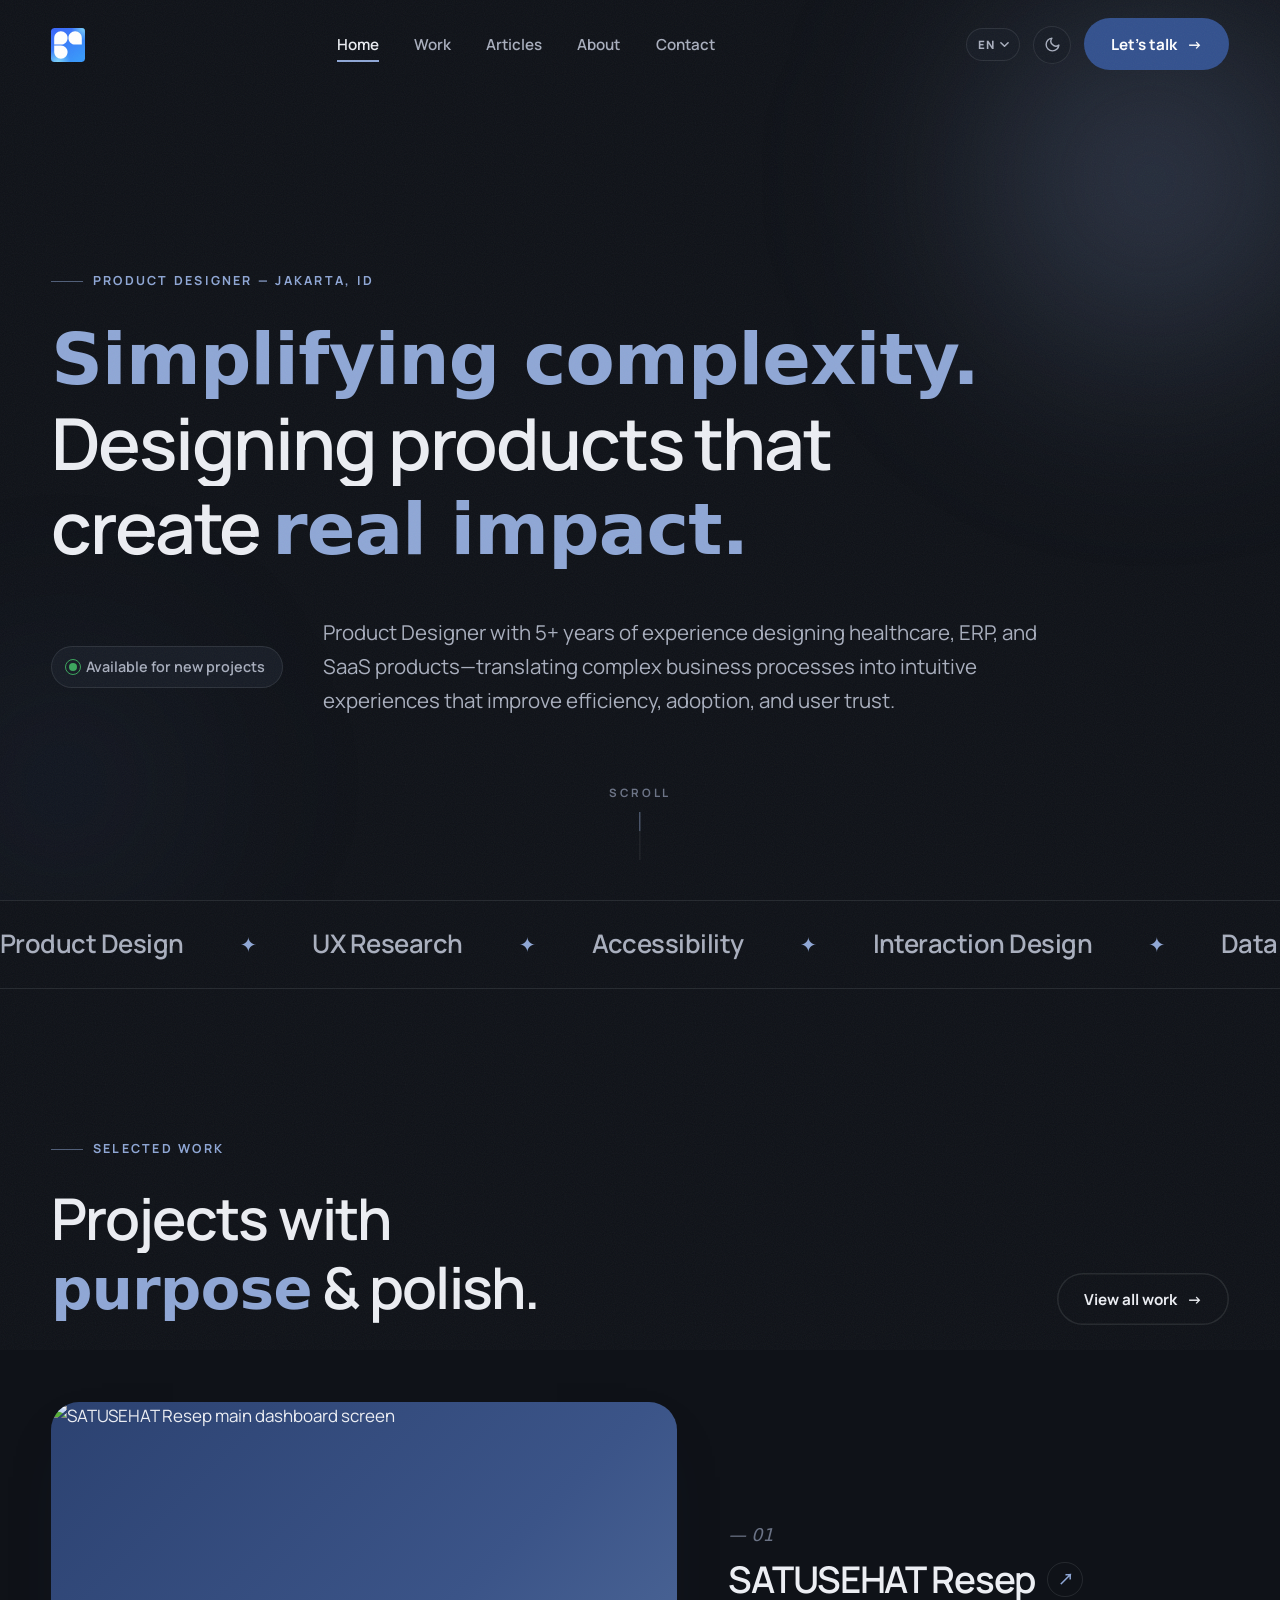
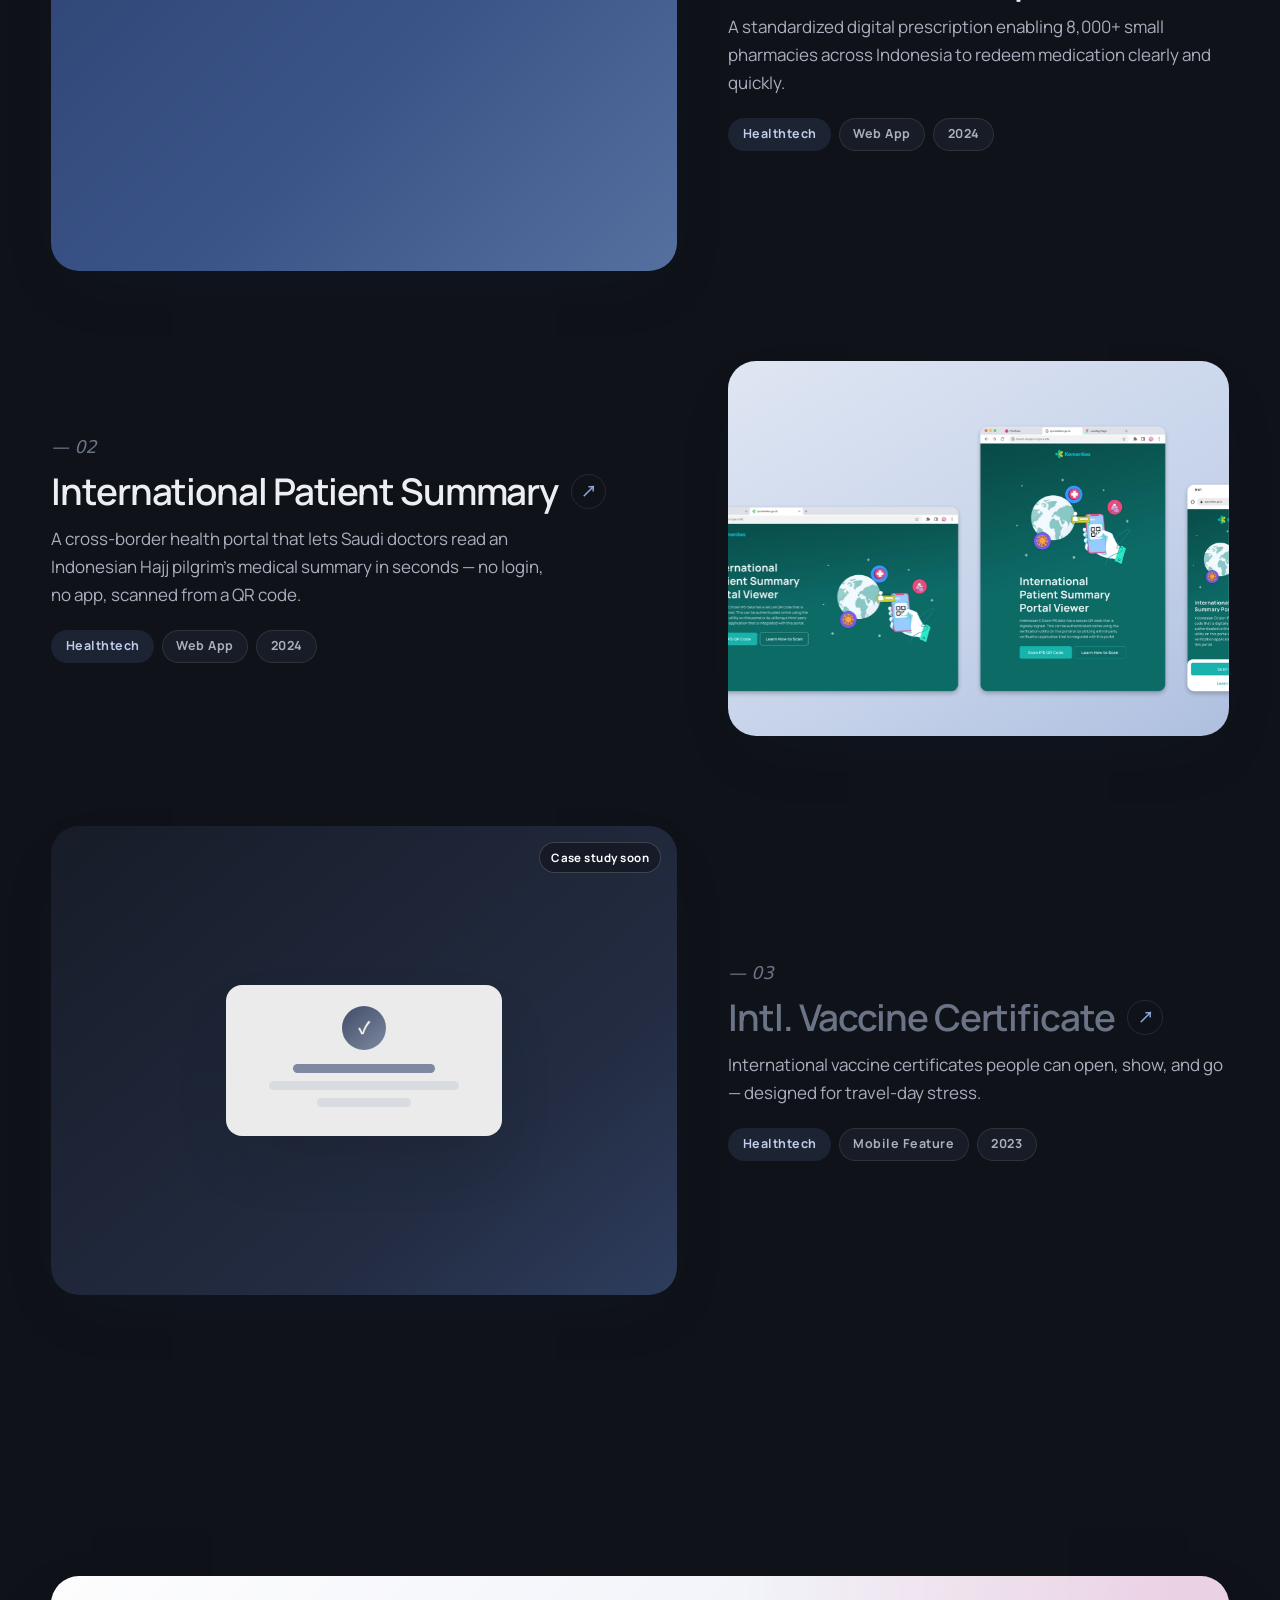
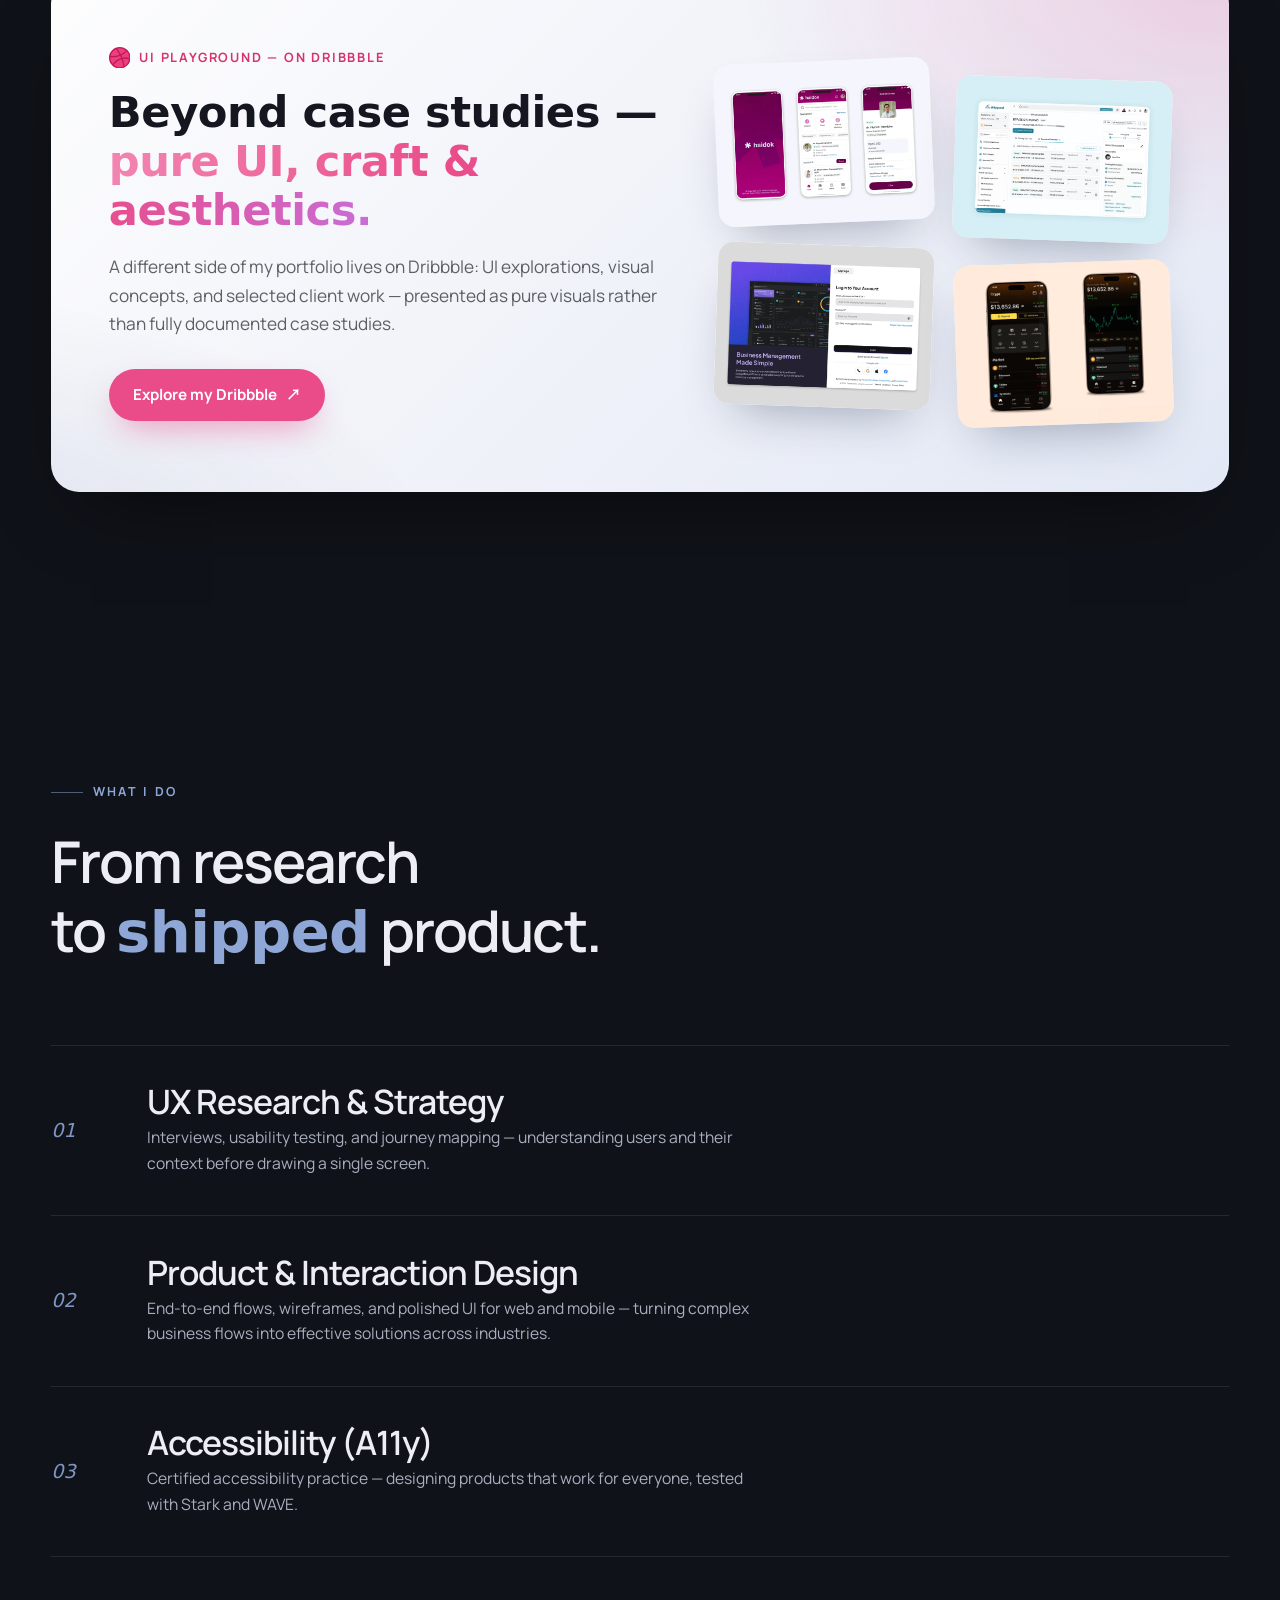
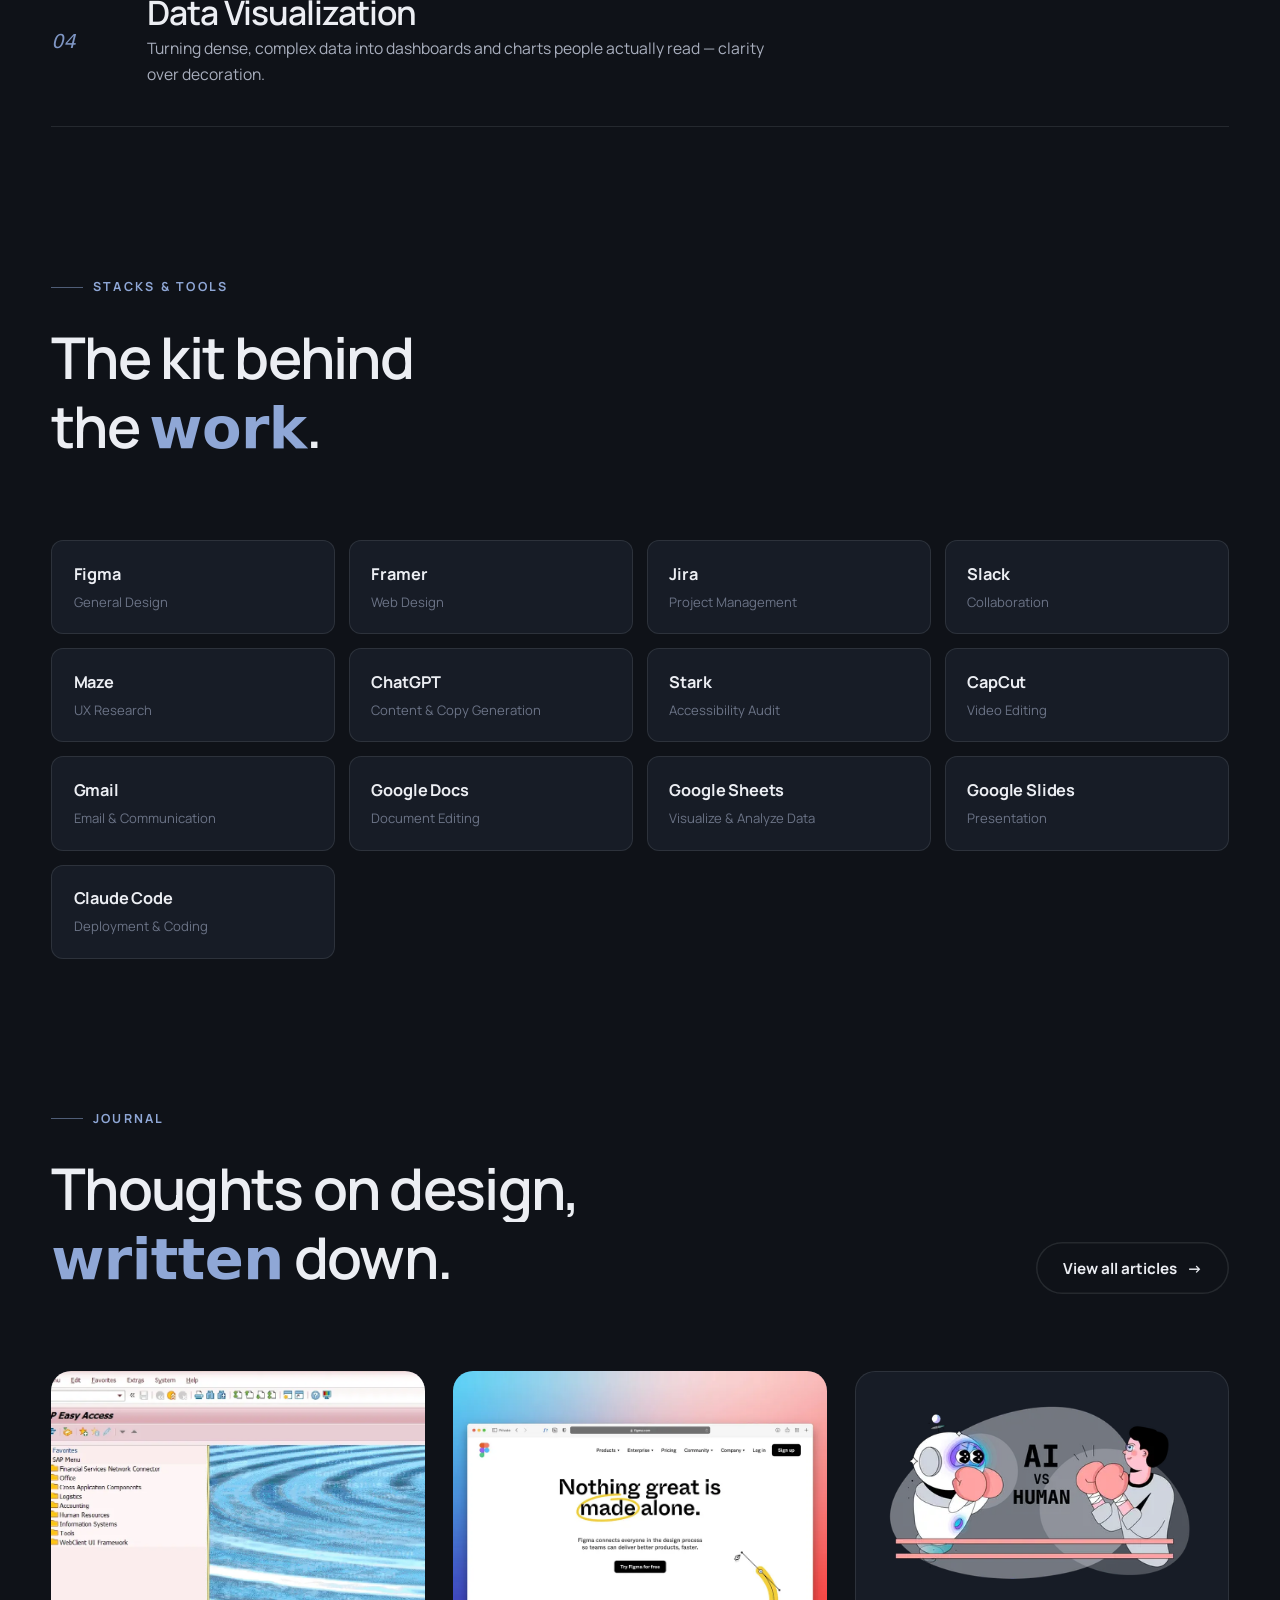
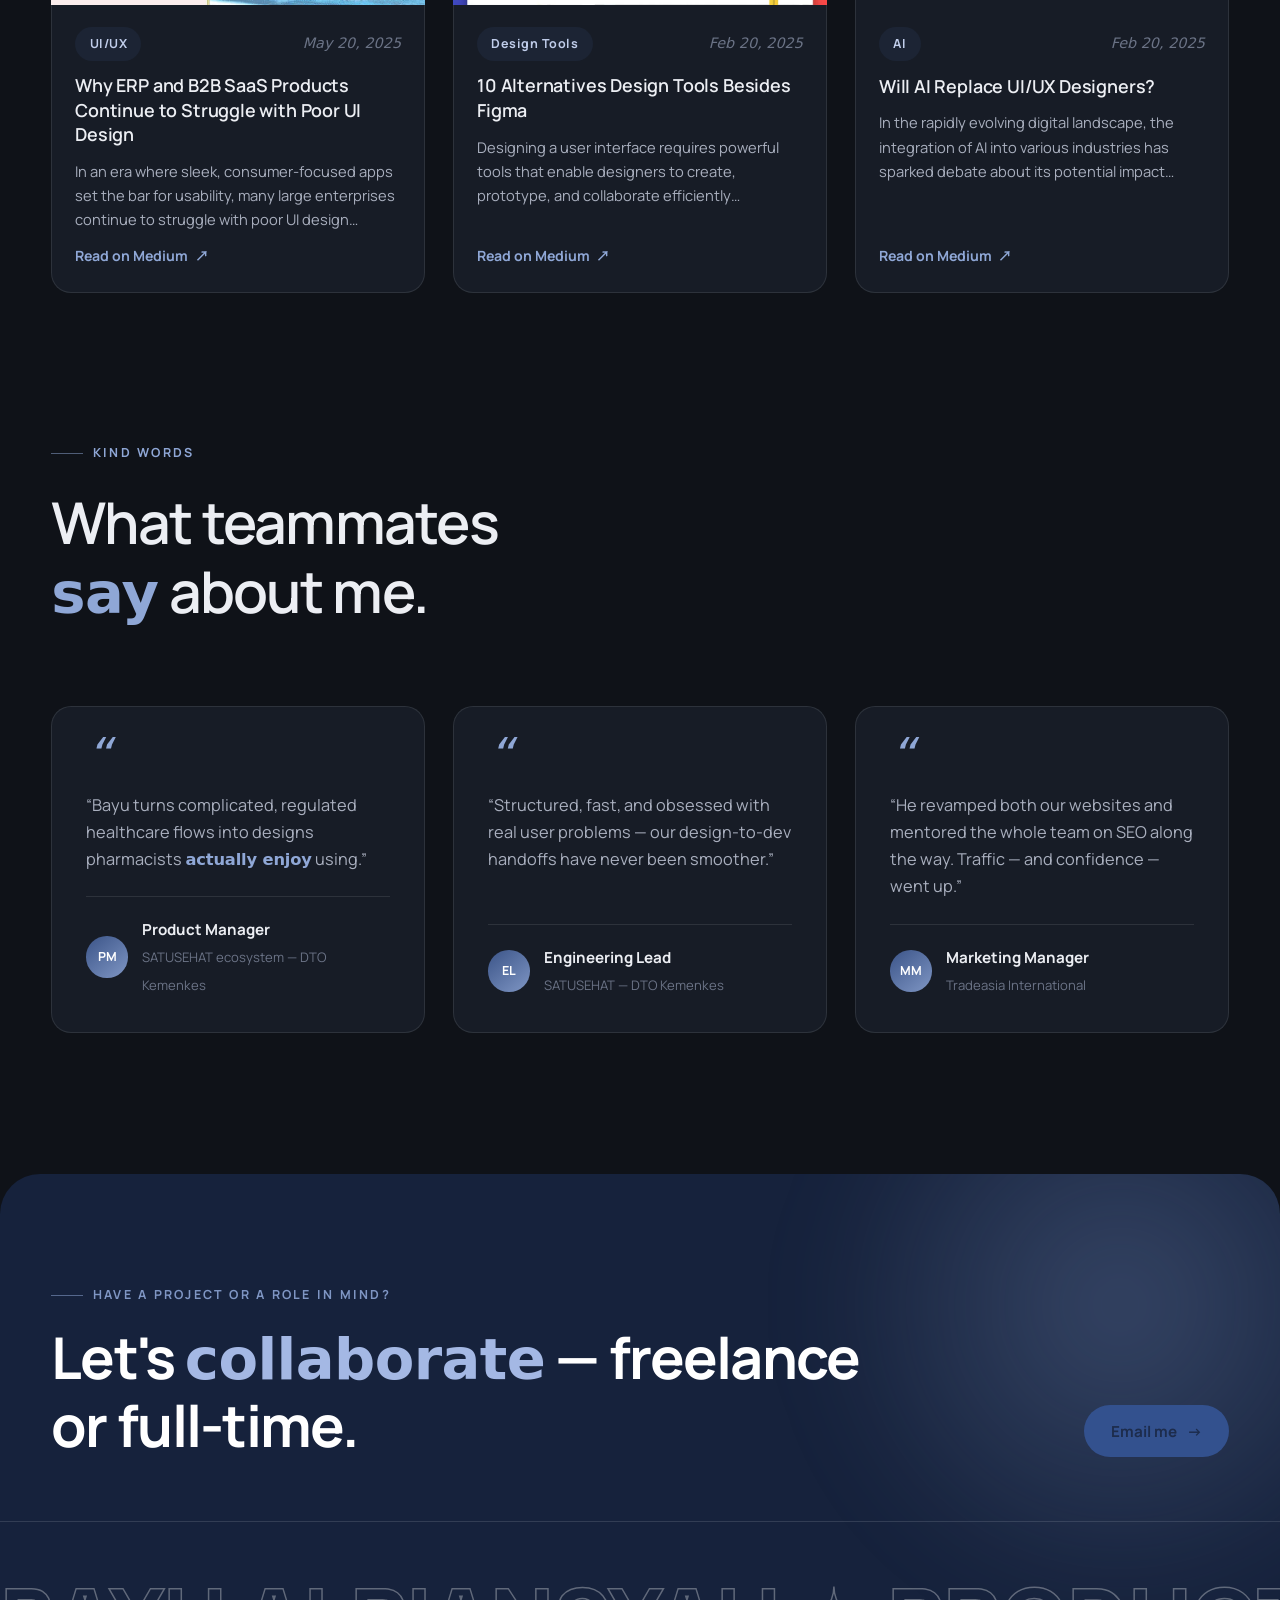
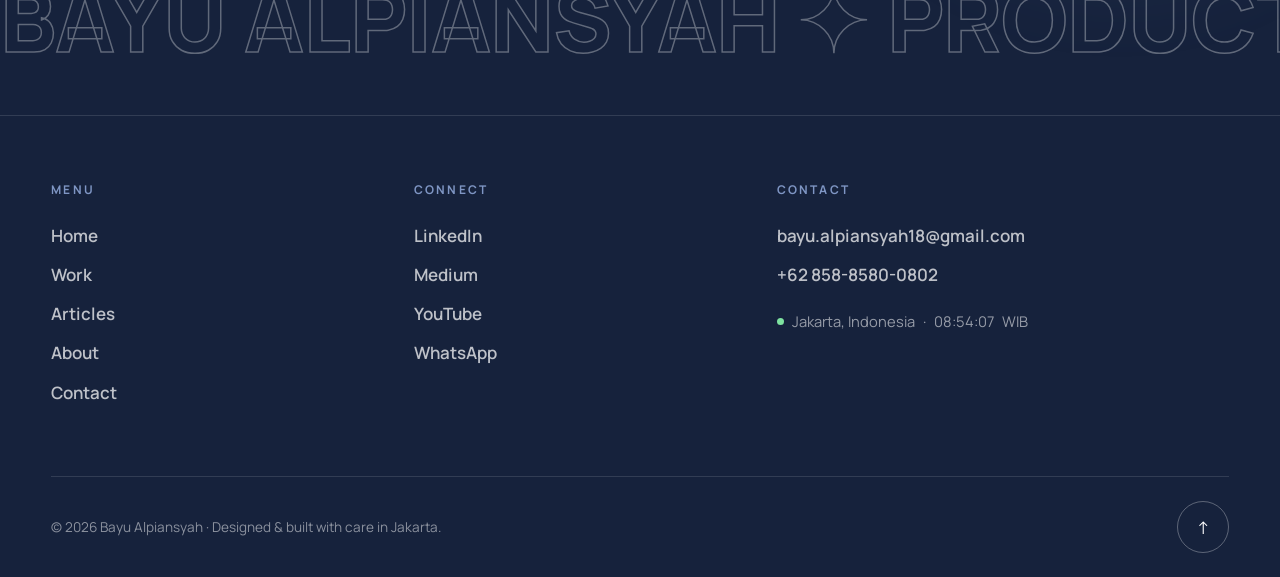
==== commit 0aa36f7e: "Add International Patient Summary Portal Viewer case study New case study page (international-patien" ====
--- a/index.html
+++ b/index.html
@@ -138,24 +138,18 @@
           </article>
 
           <article class="project-card reveal">
-            <a href="#" class="project-media is-soon" aria-disabled="true">
+            <a href="international-patient-summary-portal.html" class="project-media" data-cursor="view">
               <div class="cover cover--b tilt">
-                <span class="soon-badge">Case study soon</span>
                 <div class="cover-inner">
-                  <div class="ui-phone">
-                    <div class="notch"></div>
-                    <div class="ui-card tall"></div>
-                    <div class="ui-card"></div>
-                    <div class="ui-card"></div>
-                  </div>
+                  <img src="assets/case-studies/ips-portal-viewer/landing-hero.webp" alt="International Patient Summary Portal Viewer landing page shown across devices" loading="lazy" />
                 </div>
               </div>
             </a>
             <div class="project-info">
               <span class="index">— 02</span>
-              <a href="#" class="is-soon" aria-disabled="true"><h3>SATUSEHAT Mobile <span class="arrow-circle">↗</span></h3></a>
-              <p data-i18n="home.p2.desc">Designing key features for a national health app serving 1M+ users — vaccine certificates, smartwatch integration, and pregnancy screening.</p>
-              <div class="tags"><span class="tag tag--blue">Healthtech</span><span class="tag">Mobile App</span><span class="tag">2025</span></div>
+              <a href="international-patient-summary-portal.html"><h3>International Patient Summary <span class="arrow-circle">↗</span></h3></a>
+              <p data-i18n="home.p2.desc">A cross-border health portal that lets Saudi doctors read an Indonesian Hajj pilgrim's medical summary in seconds — no login, no app, scanned from a QR code.</p>
+              <div class="tags"><span class="tag tag--blue">Healthtech</span><span class="tag">Web App</span><span class="tag">2024</span></div>
             </div>
           </article>
 
--- a/css/style.css
+++ b/css/style.css
@@ -1936,6 +1936,46 @@
   max-width: 40em;
   margin-inline: auto;
 }
+
+/* "In construction" placeholder — for media the author hasn't provided yet */
+.media-placeholder {
+  display: flex;
+  flex-direction: column;
+  align-items: center;
+  justify-content: center;
+  gap: 0.9rem;
+  min-height: clamp(230px, 32vw, 360px);
+  padding: 2rem 1.5rem;
+  text-align: center;
+  border-radius: var(--radius);
+  border: 1.5px dashed var(--line);
+  background:
+    repeating-linear-gradient(-45deg, transparent 0 11px, var(--blue-tint) 11px 22px);
+}
+.media-placeholder .mp-icon {
+  width: 48px;
+  height: 48px;
+  display: grid;
+  place-items: center;
+  border-radius: 14px;
+  background: var(--surface);
+  color: var(--blue);
+  box-shadow: 0 8px 24px -12px rgba(22, 34, 60, 0.35);
+}
+.media-placeholder .mp-icon svg { width: 24px; height: 24px; }
+.media-placeholder .mp-tag {
+  font-size: 0.72rem;
+  font-weight: 700;
+  letter-spacing: 0.16em;
+  text-transform: uppercase;
+  color: var(--blue);
+}
+.media-placeholder .mp-note {
+  font-size: 0.92rem;
+  line-height: 1.5;
+  color: var(--ink-3);
+  max-width: 30em;
+}
 .media-row {
   display: grid;
   grid-template-columns: 1fr 1fr;
@@ -2294,6 +2334,108 @@
 .toast.is-visible { translate: -50% 0; }
 .toast .check { color: #7ee2a0; }
 
+/* ---------- Media lightbox (click-to-expand, pinch/scroll zoom) ---------- */
+.media-frame { position: relative; cursor: zoom-in; }
+.media-zoom-badge {
+  position: absolute;
+  right: 14px;
+  bottom: 14px;
+  width: 38px;
+  height: 38px;
+  display: flex;
+  align-items: center;
+  justify-content: center;
+  border-radius: 50%;
+  background: rgba(20, 23, 31, 0.55);
+  backdrop-filter: blur(6px);
+  color: #fff;
+  opacity: 0;
+  transform: translateY(6px) scale(0.85);
+  transition: opacity 0.35s var(--ease), transform 0.35s var(--ease);
+  pointer-events: none;
+  z-index: 2;
+}
+.media-zoom-badge svg { width: 17px; height: 17px; }
+.media-frame:hover .media-zoom-badge { opacity: 1; transform: translateY(0) scale(1); }
+
+.lightbox {
+  position: fixed;
+  inset: 0;
+  z-index: 9000;
+  display: flex;
+  align-items: center;
+  justify-content: center;
+  opacity: 0;
+  pointer-events: none;
+  transition: opacity 0.4s ease;
+}
+.lightbox.is-open { opacity: 1; pointer-events: auto; }
+.lightbox-backdrop {
+  position: absolute;
+  inset: 0;
+  background: rgba(8, 10, 16, 0.9);
+  backdrop-filter: blur(10px);
+}
+.lightbox-close {
+  position: absolute;
+  top: clamp(1rem, 3vw, 2rem);
+  right: clamp(1rem, 3vw, 2rem);
+  width: 46px;
+  height: 46px;
+  border-radius: 50%;
+  display: flex;
+  align-items: center;
+  justify-content: center;
+  background: rgba(255, 255, 255, 0.1);
+  border: 1px solid rgba(255, 255, 255, 0.16);
+  color: #fff;
+  z-index: 2;
+  cursor: pointer;
+  transition: background 0.3s ease, transform 0.4s var(--ease);
+}
+.lightbox-close:hover { background: rgba(255, 255, 255, 0.2); transform: rotate(90deg); }
+.lightbox-close svg { width: 20px; height: 20px; }
+
+.lightbox-frame {
+  position: fixed;
+  overflow: hidden;
+  border-radius: 20px;
+  will-change: transform;
+  box-shadow: 0 40px 100px -30px rgba(0, 0, 0, 0.7);
+}
+.lightbox-img {
+  width: 100%;
+  height: 100%;
+  object-fit: contain;
+  display: block;
+  transform-origin: center center;
+  touch-action: none;
+  user-select: none;
+}
+.lightbox-img.is-settling { transition: transform 0.35s var(--ease); }
+.lightbox-frame.is-zoomed .lightbox-img { cursor: grab; }
+.lightbox-frame.is-panning .lightbox-img { cursor: grabbing; }
+
+.lightbox-hint {
+  position: absolute;
+  bottom: clamp(1rem, 3vw, 1.6rem);
+  left: 50%;
+  translate: -50% 0;
+  font-size: 0.8rem;
+  color: rgba(255, 255, 255, 0.6);
+  letter-spacing: 0.02em;
+  z-index: 2;
+  opacity: 0;
+  transition: opacity 0.5s ease 0.3s;
+  pointer-events: none;
+}
+.lightbox.is-open .lightbox-hint { opacity: 1; }
+
+@media (max-width: 640px) {
+  .lightbox-hint { display: none; }
+  .media-zoom-badge { width: 32px; height: 32px; right: 10px; bottom: 10px; }
+}
+
 /* ---------- Reduced motion ---------- */
 @media (prefers-reduced-motion: reduce) {
   *, *::before, *::after {
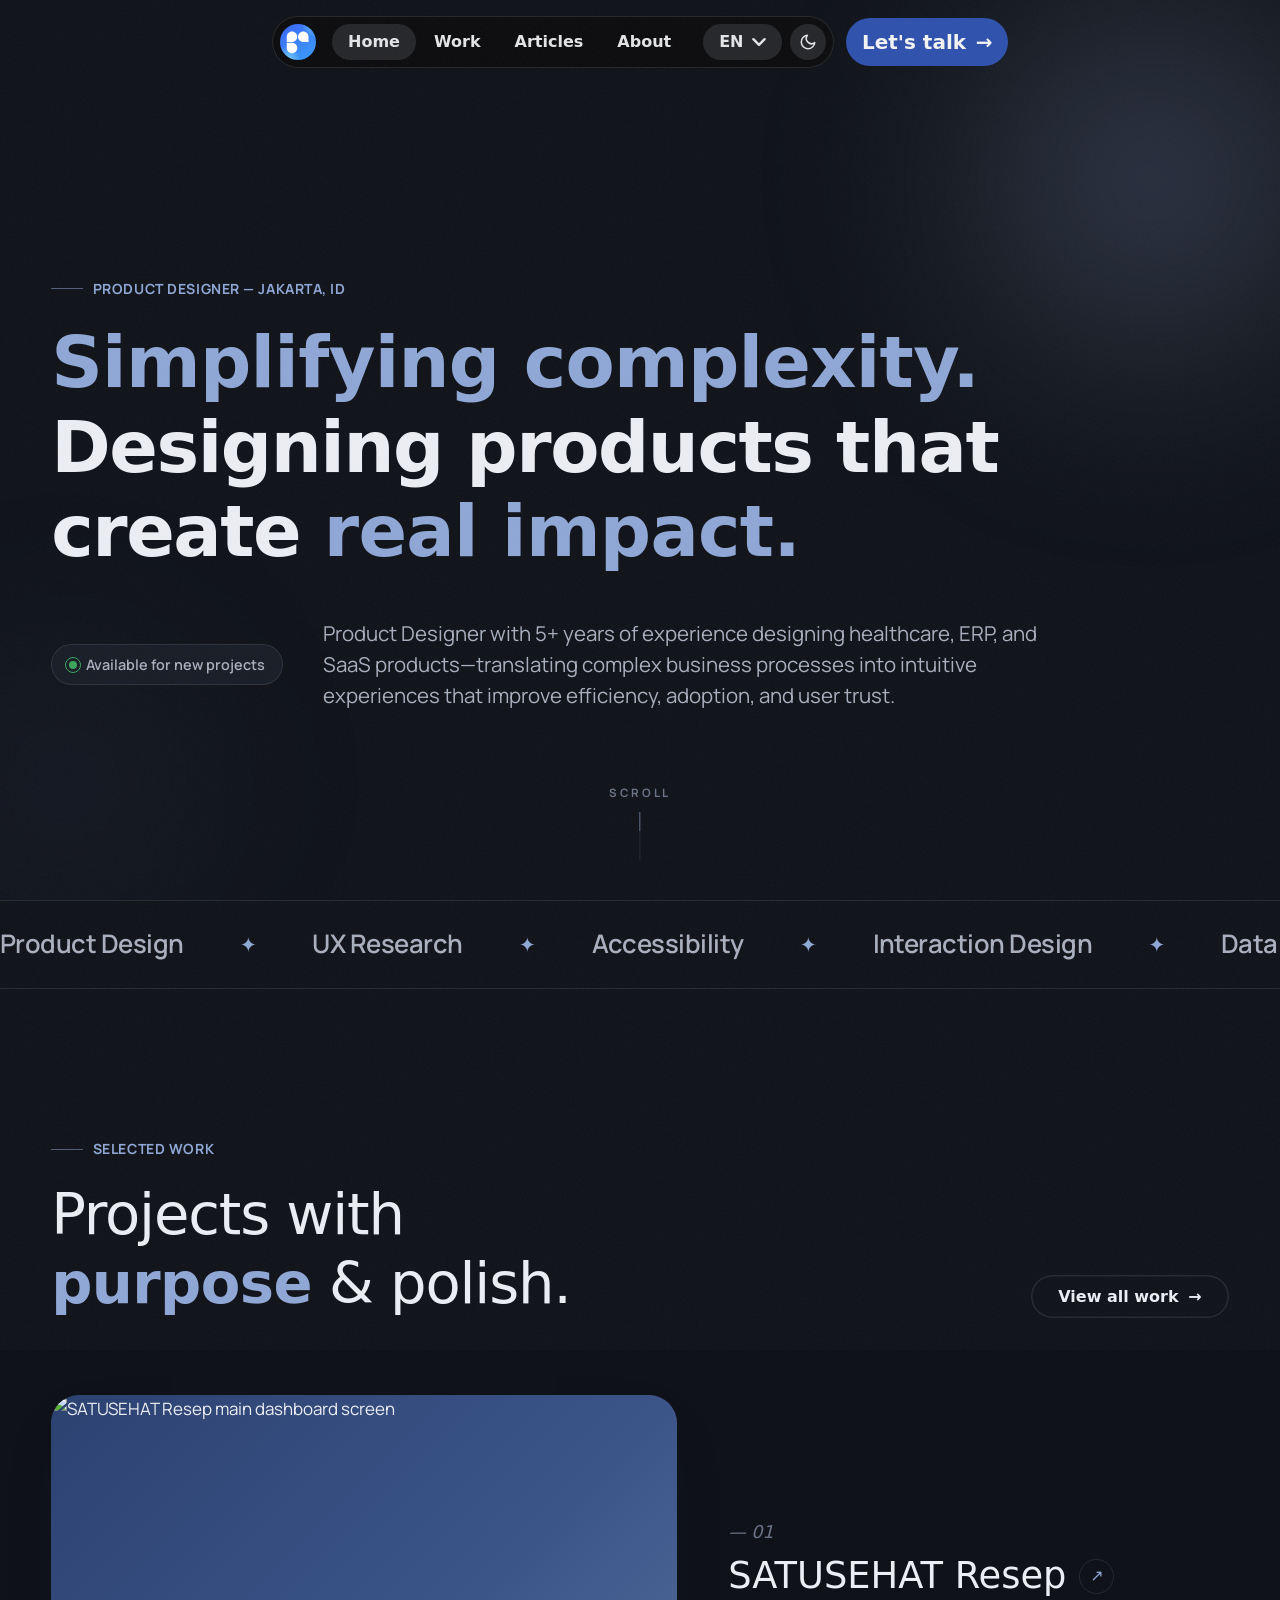
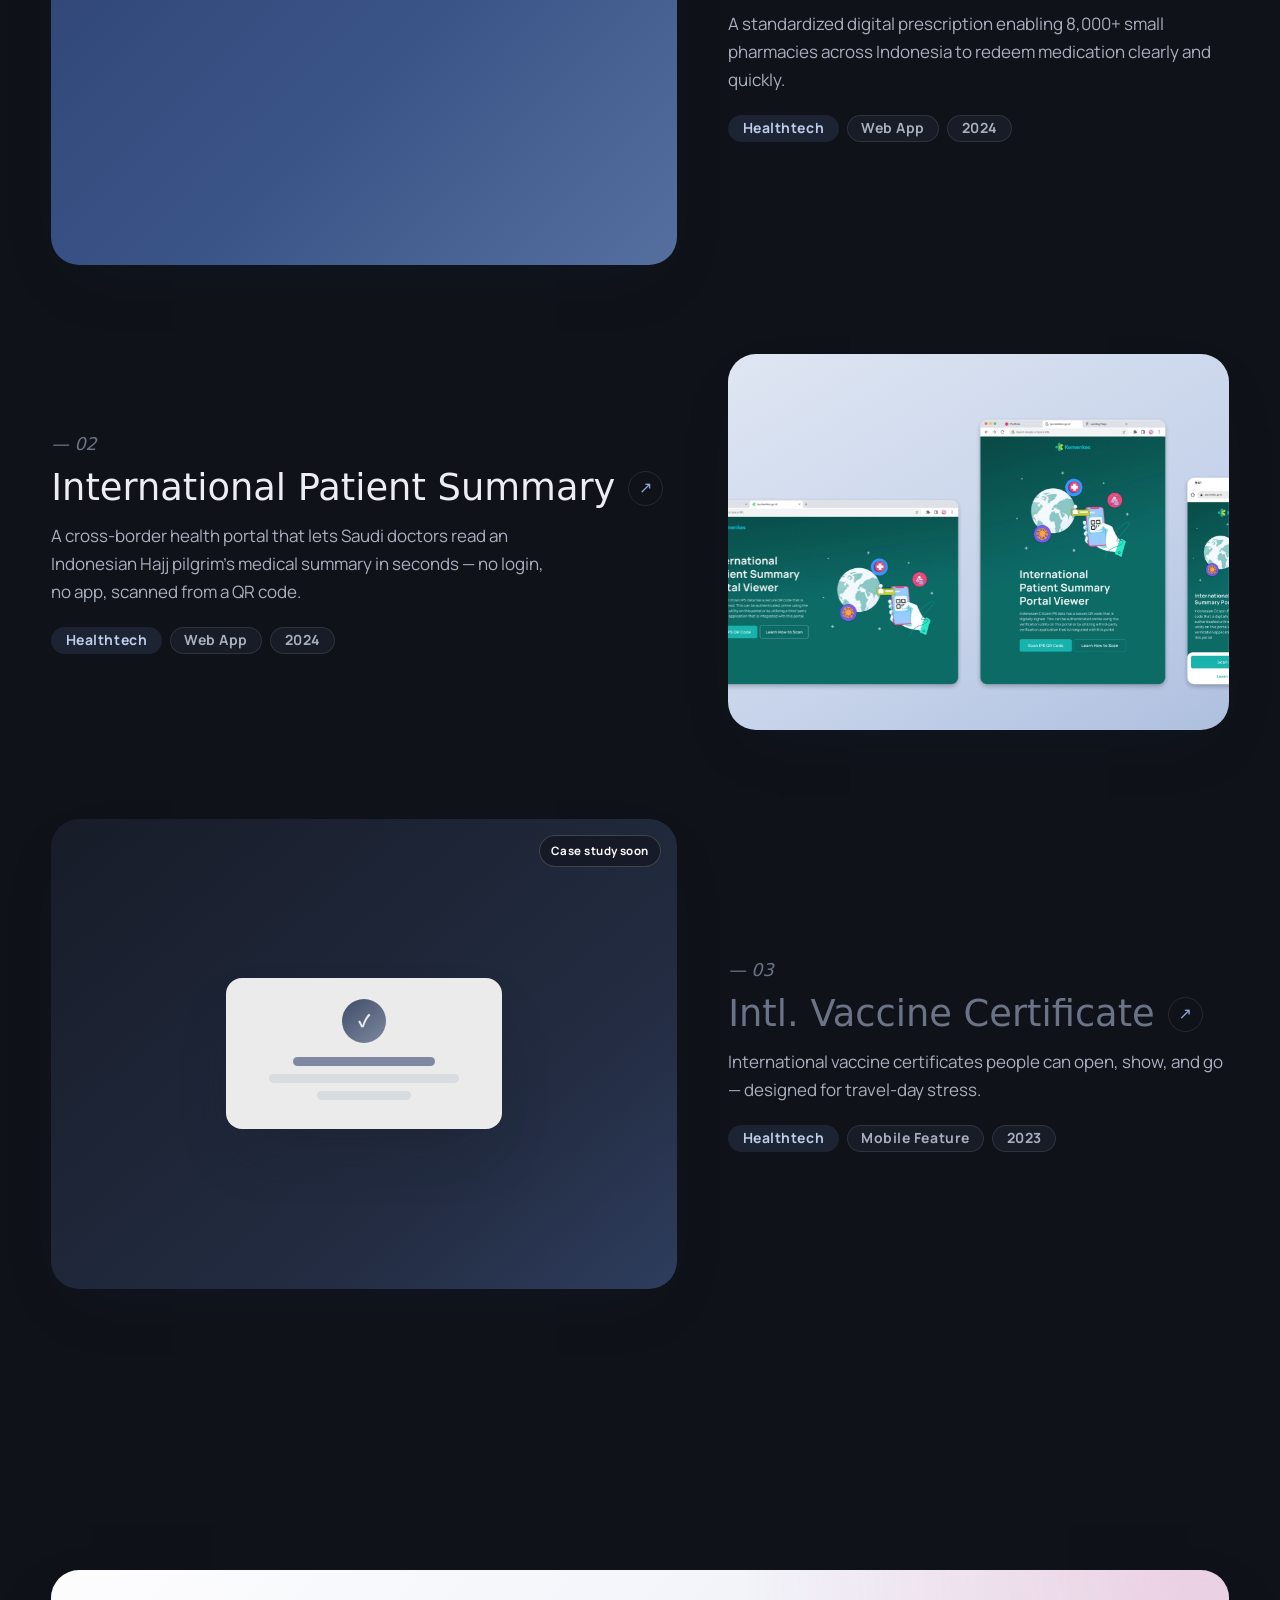
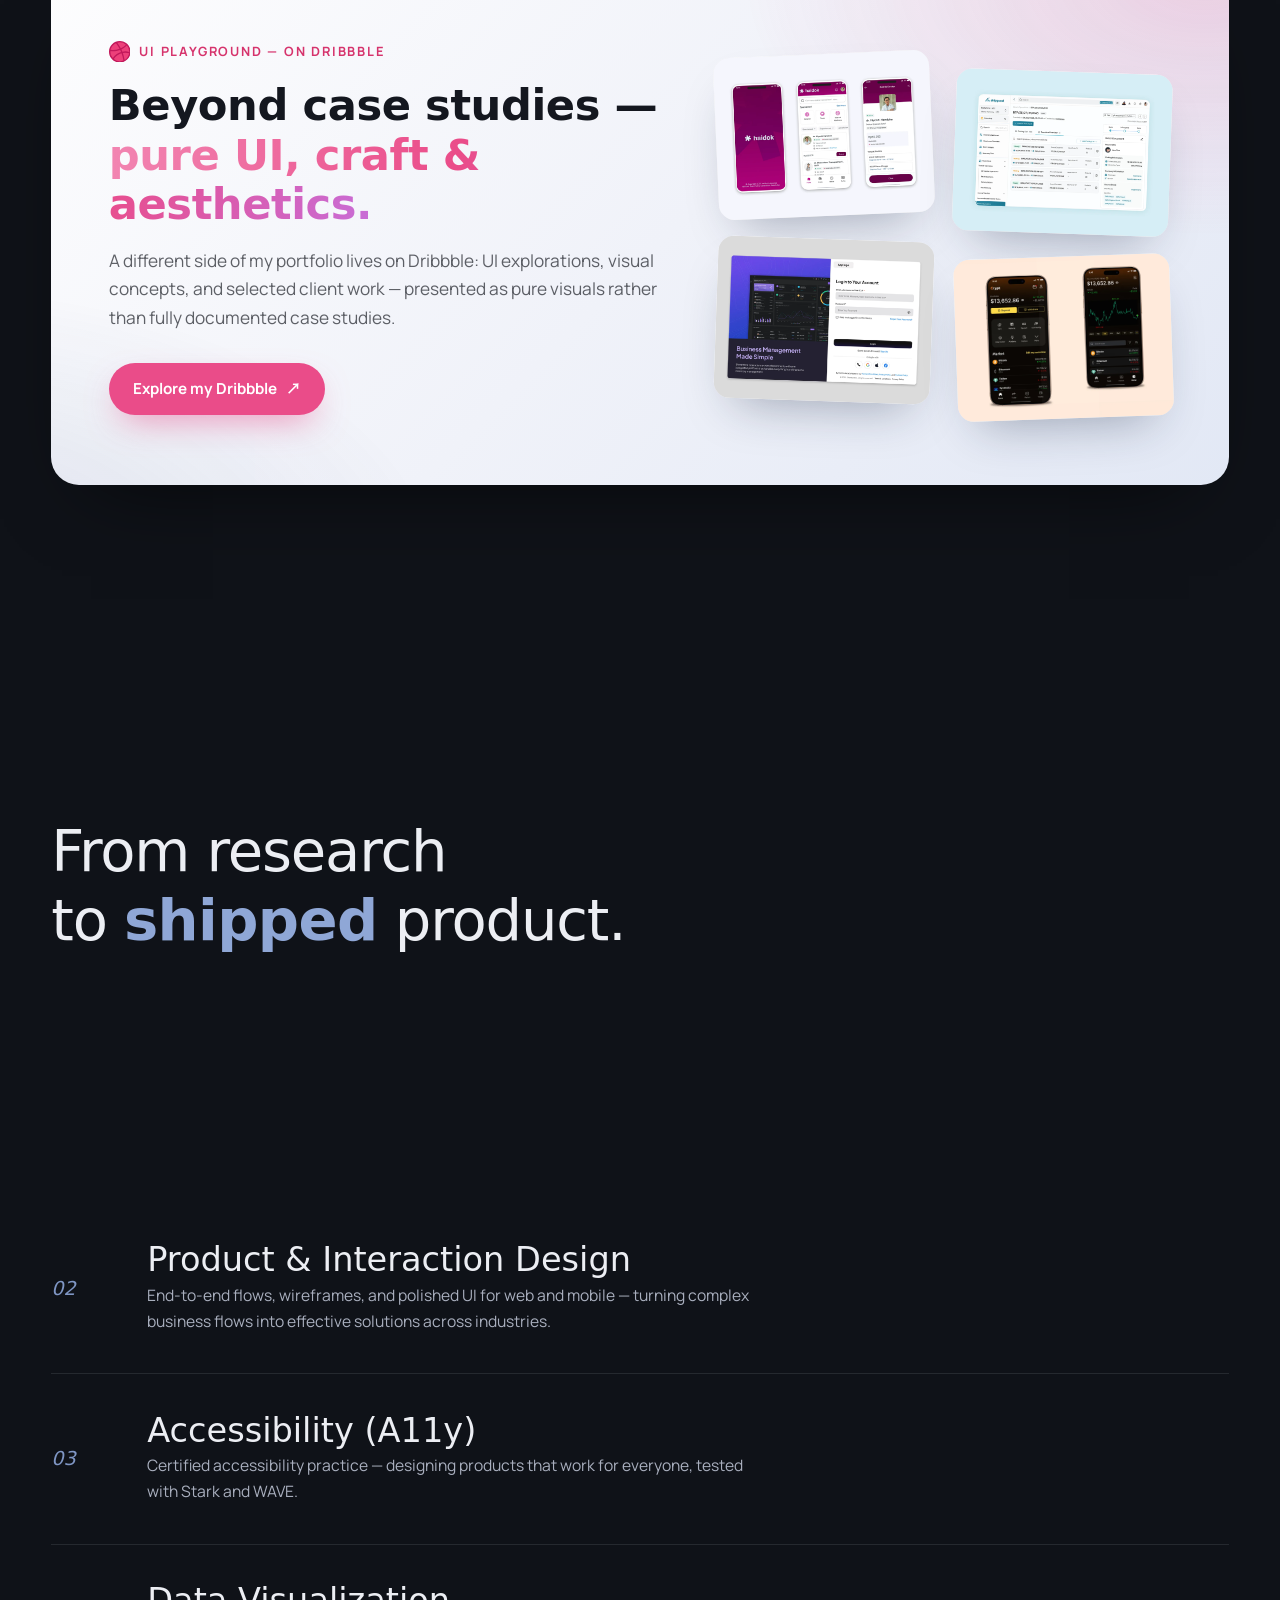
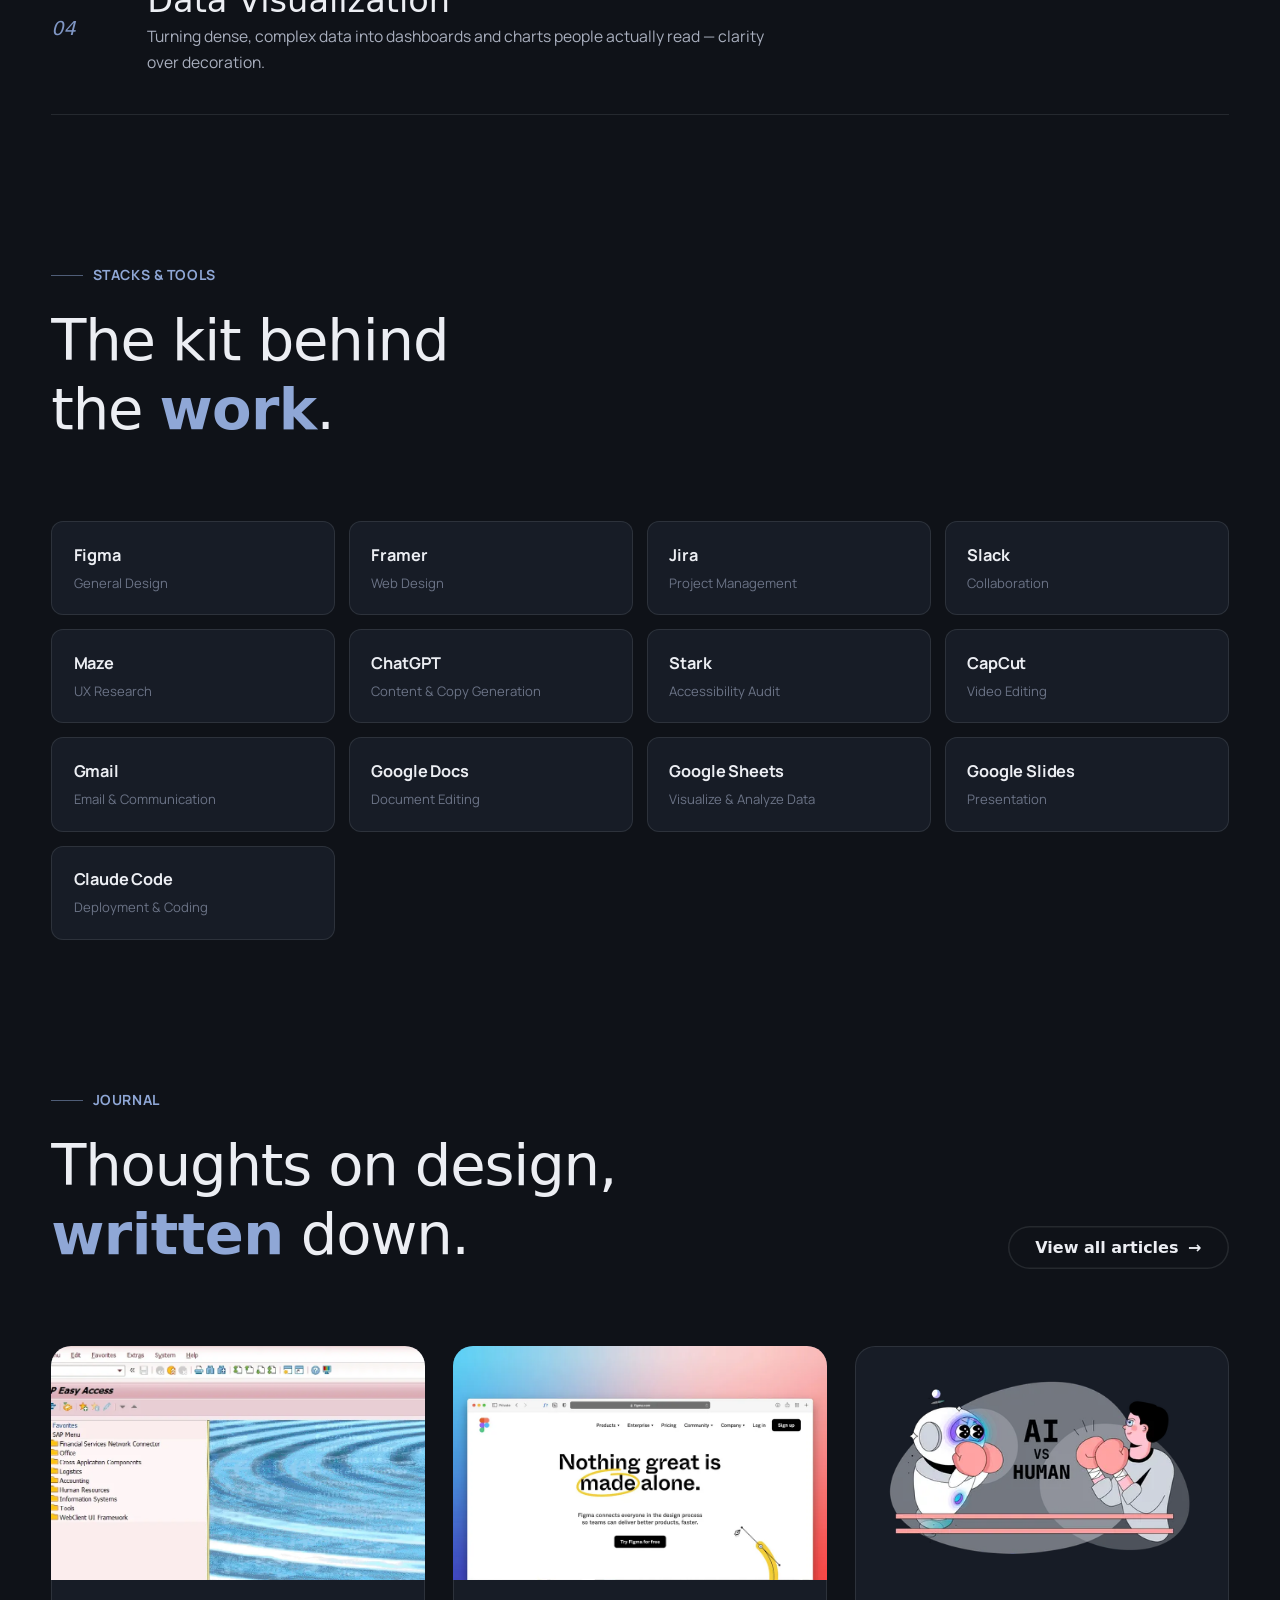
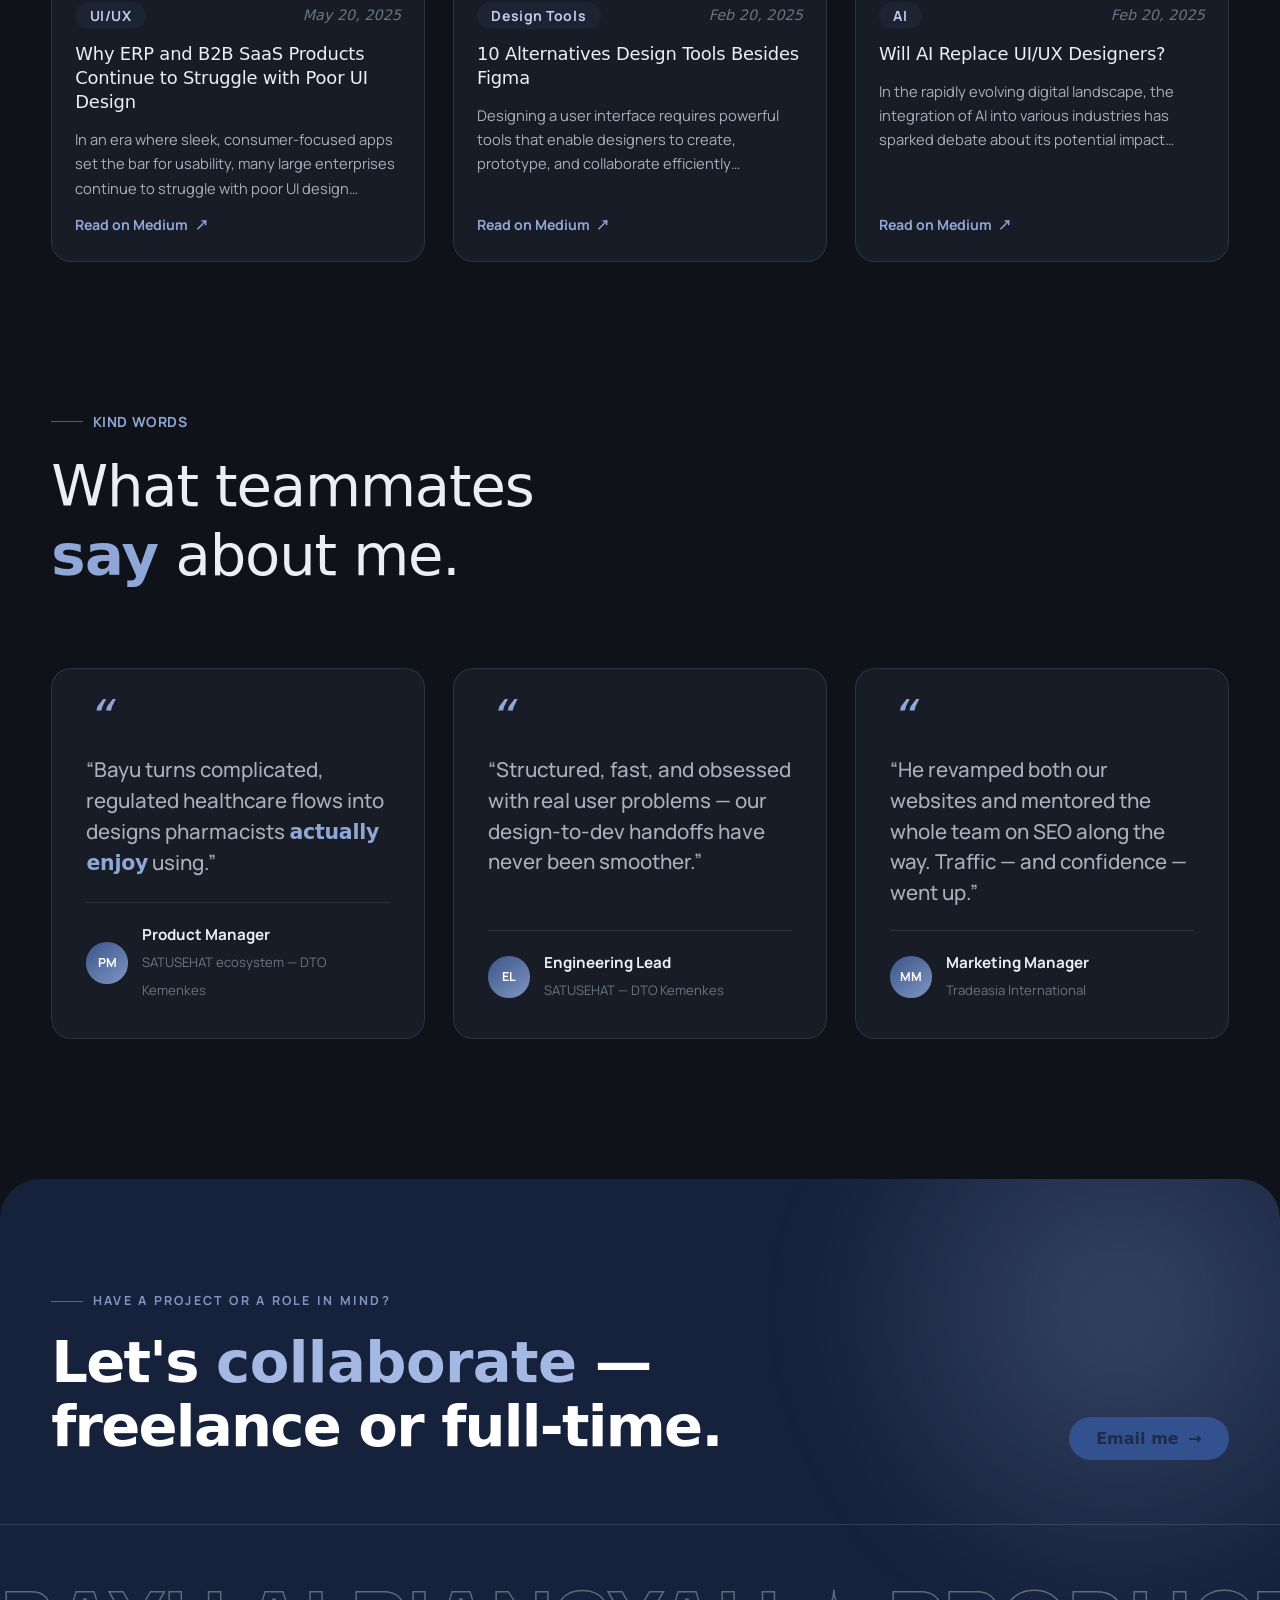
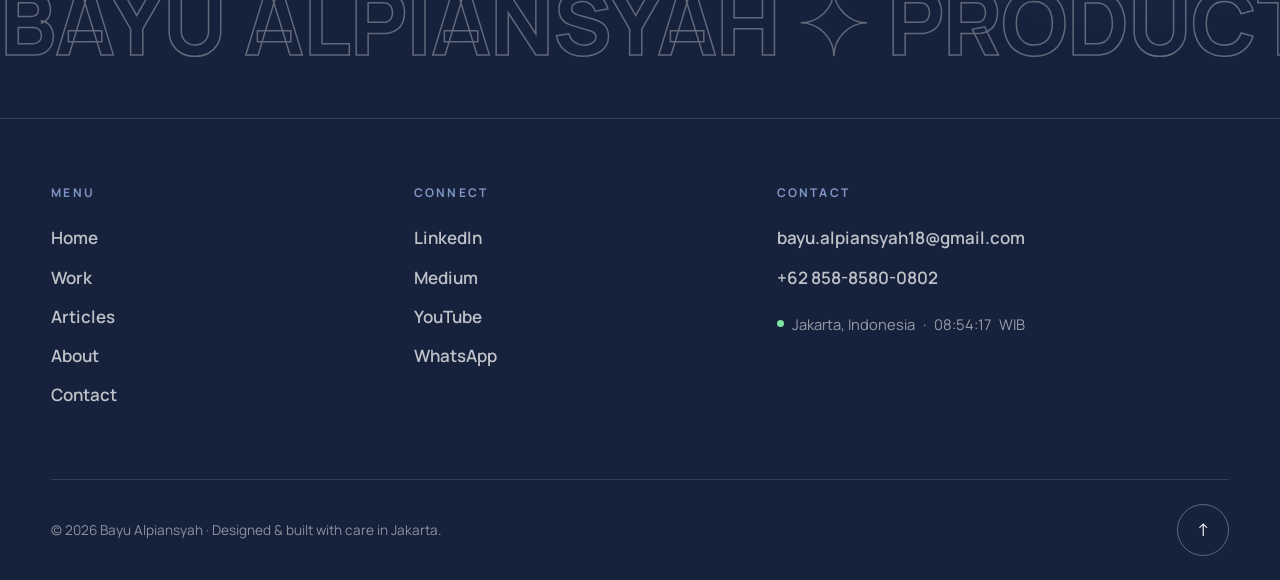
==== commit b4195068: "Redesign header navbar as a floating capsule, refresh brand mark Rebuilds the header from a full-wid" ====
--- a/index.html
+++ b/index.html
@@ -34,15 +34,44 @@
 
   <header class="site-header">
     <div class="container nav">
-      <a href="index.html" class="logo magnetic" aria-label="Bayu Alpiansyah — Home"><img src="assets/logo.svg" alt="Bayu Alpiansyah" class="logo-mark" width="34" height="34" /></a>
-      <nav class="nav-links" aria-label="Main navigation">
-        <a href="index.html" class="nav-link is-active" data-i18n="nav.home">Home</a>
-        <a href="work.html" class="nav-link" data-i18n="nav.work">Work</a>
-        <a href="articles.html" class="nav-link" data-i18n="nav.articles">Articles</a>
-        <a href="about.html" class="nav-link" data-i18n="nav.about">About</a>
-        <a href="contact.html" class="nav-link" data-i18n="nav.contact">Contact</a>
-      </nav>
-      <div class="nav-controls">
+      <div class="nav-capsule">
+        <a href="index.html" class="logo magnetic" aria-label="Bayu Alpiansyah — Home"><img src="assets/logo.svg" alt="Bayu Alpiansyah" class="logo-mark" width="36" height="36" /></a>
+        <nav class="nav-links" aria-label="Main navigation">
+          <a href="index.html" class="nav-link is-active" data-i18n="nav.home">Home</a>
+          <a href="work.html" class="nav-link" data-i18n="nav.work">Work</a>
+          <a href="articles.html" class="nav-link" data-i18n="nav.articles">Articles</a>
+          <a href="about.html" class="nav-link" data-i18n="nav.about">About</a>
+        </nav>
+        <div class="nav-controls">
+          <div class="lang-switch">
+            <button type="button" class="lang-trigger" aria-haspopup="listbox" aria-expanded="false" aria-label="Change language">
+              <span data-lang-label>EN</span>
+              <svg class="lang-caret" viewBox="0 0 10 6" fill="none" stroke="currentColor" stroke-width="1.7" stroke-linecap="round" stroke-linejoin="round" aria-hidden="true"><path d="M1 1l4 4 4-4"/></svg>
+            </button>
+            <div class="lang-menu" role="listbox">
+              <button type="button" role="option" data-lang="id">ID</button>
+              <button type="button" role="option" data-lang="en" class="is-active">EN</button>
+              <button type="button" role="option" data-lang="ja">JP</button>
+            </div>
+          </div>
+          <button class="theme-toggle" aria-label="Toggle dark mode">
+            <svg class="ic-sun" viewBox="0 0 24 24" fill="none" stroke="currentColor" stroke-width="2" stroke-linecap="round"><circle cx="12" cy="12" r="4"/><path d="M12 2v2M12 20v2M4.9 4.9l1.4 1.4M17.7 17.7l1.4 1.4M2 12h2M20 12h2M4.9 19.1l1.4-1.4M17.7 6.3l1.4-1.4"/></svg>
+            <svg class="ic-moon" viewBox="0 0 24 24" fill="none" stroke="currentColor" stroke-width="2" stroke-linecap="round" stroke-linejoin="round"><path d="M21 12.8A9 9 0 1 1 11.2 3 7 7 0 0 0 21 12.8z"/></svg>
+          </button>
+        </div>
+        <button class="menu-toggle" aria-label="Menu" aria-expanded="false">
+          <svg class="ic-menu-icon" viewBox="0 0 24 24" fill="none" stroke="currentColor" stroke-width="2" stroke-linecap="round" stroke-linejoin="round" aria-hidden="true"><path d="M3 6h18M3 12h18M3 18h18"/></svg>
+          <svg class="ic-close-icon" viewBox="0 0 24 24" fill="none" stroke="currentColor" stroke-width="2" stroke-linecap="round" aria-hidden="true"><path d="M6 6l12 12M18 6L6 18"/></svg>
+        </button>
+      </div>
+      <a href="contact.html" class="btn btn--nav magnetic"><span data-i18n="nav.cta">Let's talk</span><span class="arrow">→</span></a>
+    </div>
+  </header>
+
+  <div class="mobile-menu">
+    <div class="mobile-menu-top">
+      <a href="index.html" class="logo" aria-label="Bayu Alpiansyah — Home"><img src="assets/logo.svg" alt="Bayu Alpiansyah" class="logo-mark" width="44" height="44" /></a>
+      <div class="mobile-menu-controls">
         <div class="lang-switch">
           <button type="button" class="lang-trigger" aria-haspopup="listbox" aria-expanded="false" aria-label="Change language">
             <span data-lang-label>EN</span>
@@ -58,19 +87,25 @@
           <svg class="ic-sun" viewBox="0 0 24 24" fill="none" stroke="currentColor" stroke-width="2" stroke-linecap="round"><circle cx="12" cy="12" r="4"/><path d="M12 2v2M12 20v2M4.9 4.9l1.4 1.4M17.7 17.7l1.4 1.4M2 12h2M20 12h2M4.9 19.1l1.4-1.4M17.7 6.3l1.4-1.4"/></svg>
           <svg class="ic-moon" viewBox="0 0 24 24" fill="none" stroke="currentColor" stroke-width="2" stroke-linecap="round" stroke-linejoin="round"><path d="M21 12.8A9 9 0 1 1 11.2 3 7 7 0 0 0 21 12.8z"/></svg>
         </button>
-        <a href="contact.html" class="btn btn--nav magnetic"><span data-i18n="nav.cta">Let's talk</span><span class="arrow">→</span></a>
-        <button class="menu-toggle" aria-label="Menu" aria-expanded="false"><span></span><span></span></button>
-      </div>
-    </div>
-  </header>
-
-  <div class="mobile-menu">
-    <a href="index.html"><small>01</small><span data-i18n="nav.home">Home</span></a>
-    <a href="work.html"><small>02</small><span data-i18n="nav.work">Work</span></a>
-    <a href="articles.html"><small>03</small><span data-i18n="nav.articles">Articles</span></a>
-    <a href="about.html"><small>04</small><span data-i18n="nav.about">About</span></a>
-    <a href="contact.html"><small>05</small><span data-i18n="nav.contact">Contact</span></a>
-    <button type="button" class="mobile-close" aria-label="Close menu"><svg viewBox="0 0 24 24" fill="none" stroke="currentColor" stroke-width="2" stroke-linecap="round" aria-hidden="true"><path d="M6 6l12 12M18 6L6 18"/></svg></button>
+        <button type="button" class="mobile-close" aria-label="Close menu"><svg viewBox="0 0 24 24" fill="none" stroke="currentColor" stroke-width="2" stroke-linecap="round" aria-hidden="true"><path d="M6 6l12 12M18 6L6 18"/></svg></button>
+      </div>
+    </div>
+    <nav class="mobile-menu-links" aria-label="Mobile navigation">
+      <a href="index.html" class="is-active" data-i18n="nav.home">Home</a>
+      <a href="work.html" data-i18n="nav.work">Work</a>
+      <a href="articles.html" data-i18n="nav.articles">Articles</a>
+      <a href="about.html" data-i18n="nav.about">About</a>
+    </nav>
+    <div class="mobile-menu-bottom">
+      <a href="contact.html" class="btn mobile-cta"><span data-i18n="nav.cta">Let's talk</span><span class="arrow">→</span></a>
+      <div class="mobile-social">
+        <a href="https://wa.me/6285885800802" target="_blank" rel="noopener" aria-label="WhatsApp"><img src="assets/icons/social-whatsapp.svg" alt="" width="36" height="36" /></a>
+        <a href="https://www.linkedin.com/in/bayu-alpiansyah/" target="_blank" rel="noopener" aria-label="LinkedIn"><img src="assets/icons/social-linkedin.svg" alt="" width="36" height="36" /></a>
+        <a href="https://www.youtube.com/@bayuxdesign" target="_blank" rel="noopener" aria-label="YouTube"><img src="assets/icons/social-youtube.svg" alt="" width="36" height="36" /></a>
+        <a href="https://dribbble.com/bayu_alpiansyah" target="_blank" rel="noopener" aria-label="Dribbble"><img src="assets/icons/social-dribbble.svg" alt="" width="36" height="36" /></a>
+        <a href="https://medium.com/@bayu.alpiansyah" target="_blank" rel="noopener" aria-label="Medium"><img src="assets/icons/social-medium.svg" alt="" width="36" height="36" /></a>
+      </div>
+    </div>
   </div>
 
   <main>
--- a/css/style.css
+++ b/css/style.css
@@ -36,6 +36,18 @@
 
   --header-bg: rgba(246, 246, 242, 0.82);
   color-scheme: light;
+
+  /* Nav capsule — scoped tokens, separate from the site's --blue */
+  --nav-bg: #f3f3f4;
+  --nav-scrolled-bg: rgba(243, 243, 244, 0.1);
+  --nav-border: #e4e5e7;
+  --nav-active: #e4e5e7;
+  --nav-hover: #d1d2d6;
+  --nav-text: #252629;
+  --nav-glass-highlight: rgba(255, 255, 255, 0.45);
+  --nav-cta: #214ac4;
+  --nav-cta-hover: #1d41ae;
+  --nav-cta-text: #fafafb;
 }
 
 /* ---------- Dark theme ---------- */
@@ -52,9 +64,24 @@
   --blue-tint-2: #2a3752;
   --header-bg: rgba(15, 18, 24, 0.82);
   color-scheme: dark;
+
+  --nav-bg: #0b0b0d;
+  --nav-scrolled-bg: rgba(11, 11, 13, 0.1);
+  --nav-border: #252629;
+  --nav-active: #252629;
+  --nav-hover: #404146;
+  --nav-text: #e4e5e7;
+  --nav-glass-highlight: rgba(37, 38, 41, 0.45);
+  --nav-cta: #2e51ad;
+  --nav-cta-hover: #284899;
+  --nav-cta-text: #f3f3f4;
 }
 [data-theme="dark"] ::selection { background: #33518e; }
 [data-theme="dark"] .btn { background: #33518e; }
+[data-theme="dark"] .btn--nav,
+[data-theme="dark"] .mobile-cta { background: var(--nav-cta); }
+[data-theme="dark"] .btn--nav::before,
+[data-theme="dark"] .mobile-cta::before { background: var(--nav-cta-hover); }
 [data-theme="dark"] .btn--ghost { background: transparent; }
 [data-theme="dark"] .btn--ghost::before { background: #33518e; }
 [data-theme="dark"] .filter-btn.is-active { background: #33518e; }
@@ -101,16 +128,24 @@
 }
 
 /* ---------- Typography ---------- */
-h1, h2, h3 { font-weight: 600; letter-spacing: -0.03em; line-height: 1.05; }
+h1, h2, h3 { font-family: var(--font-serif); font-weight: 500; line-height: 1.05; }
 
 .display {
   font-size: clamp(2.9rem, 8.2vw, 6.6rem);
+  font-weight: 700;
+  letter-spacing: -0.02em;
+  line-height: 1.06;
 }
 .h2 {
   font-size: clamp(2rem, 4.6vw, 3.6rem);
+  letter-spacing: -0.02em;
   line-height: 1.08;
 }
-.h3 { font-size: clamp(1.25rem, 2.2vw, 1.7rem); }
+.h3 {
+  font-size: clamp(1.25rem, 2.2vw, 1.7rem);
+  letter-spacing: -0.02em;
+  line-height: 1.06;
+}
 
 em, .serif {
   font-family: var(--font-serif);
@@ -124,9 +159,10 @@
   display: inline-flex;
   align-items: center;
   gap: 0.6rem;
-  font-size: 0.78rem;
-  font-weight: 700;
-  letter-spacing: 0.18em;
+  font-size: 0.875rem;
+  font-weight: 700;
+  letter-spacing: 0.04em;
+  line-height: 1;
   text-transform: uppercase;
   color: var(--blue);
   margin-bottom: 1.5rem;
@@ -140,7 +176,8 @@
 }
 
 .lead {
-  font-size: clamp(1.1rem, 1.6vw, 1.3rem);
+  font-size: clamp(1.1rem, 1.6vw, 1.5rem);
+  line-height: 1.5;
   color: var(--ink-2);
   max-width: 34em;
 }
@@ -245,20 +282,15 @@
   position: fixed;
   top: 0; left: 0; right: 0;
   z-index: 1000;
-  transition: transform 0.5s var(--ease), background 0.4s ease, box-shadow 0.4s ease;
+  transition: transform 0.5s var(--ease);
 }
 .site-header.is-hidden { transform: translateY(-110%); }
-.site-header.is-scrolled {
-  background: var(--header-bg);
-  backdrop-filter: blur(14px);
-  -webkit-backdrop-filter: blur(14px);
-  box-shadow: 0 1px 0 var(--line);
-}
 .nav {
   display: flex;
   align-items: center;
-  justify-content: space-between;
-  padding-block: 1.15rem;
+  justify-content: center;
+  gap: 12px;
+  padding-block: 16px;
 }
 .logo {
   display: inline-flex;
@@ -266,43 +298,57 @@
 }
 .logo-mark {
   display: block;
-  width: 34px;
-  height: 34px;
+  width: 36px;
+  height: 36px;
   transition: transform 0.45s var(--ease);
   will-change: transform;
 }
 .logo:hover .logo-mark { transform: scale(1.14); }
 .logo:active .logo-mark { transform: scale(1.05); }
 
+/* The floating pill: logo + links + lang/theme controls, all in one card */
+.nav-capsule {
+  display: flex;
+  align-items: center;
+  gap: 16px;
+  padding: 8px;
+  border-radius: 999px;
+  background: var(--nav-bg);
+  box-shadow: inset 0 0 0 1px var(--nav-border);
+  transition: background 0.4s ease, box-shadow 0.4s ease, backdrop-filter 0.4s ease;
+}
+.site-header.is-scrolled .nav-capsule {
+  background: var(--nav-scrolled-bg);
+  box-shadow: inset 0 0 0 1px var(--nav-border), inset 0 2px 3px var(--nav-glass-highlight);
+}
+@supports (backdrop-filter: blur(1px)) or (-webkit-backdrop-filter: blur(1px)) {
+  .site-header.is-scrolled .nav-capsule {
+    backdrop-filter: blur(16px);
+    -webkit-backdrop-filter: blur(16px);
+  }
+}
+
 .nav-links {
   display: flex;
-  gap: 2.2rem;
-  align-items: center;
+  align-items: center;
+  gap: 2px;
 }
 .nav-link {
   position: relative;
-  font-size: 0.95rem;
-  font-weight: 600;
-  color: var(--ink-2);
-  padding-block: 0.3rem;
-  transition: color 0.3s ease;
-}
-.nav-link::after {
-  content: "";
-  position: absolute;
-  left: 0; bottom: 0;
-  width: 100%;
-  height: 1.5px;
-  background: var(--blue);
-  transform: scaleX(0);
-  transform-origin: right;
-  transition: transform 0.45s var(--ease);
-}
-.nav-link:hover, .nav-link.is-active { color: var(--ink); }
-.nav-link:hover::after, .nav-link.is-active::after {
-  transform: scaleX(1);
-  transform-origin: left;
-}
+  display: flex;
+  align-items: center;
+  height: 36px;
+  padding-inline: 16px;
+  border-radius: 999px;
+  font-family: var(--font-serif);
+  font-weight: 700;
+  font-size: 1rem;
+  line-height: 1;
+  color: var(--nav-text);
+  transition: background 0.3s ease;
+}
+.nav-link:hover { background: var(--nav-hover); }
+.nav-link.is-active { background: var(--nav-active); }
 
 /* Buttons */
 .btn {
@@ -312,8 +358,10 @@
   gap: 0.6rem;
   padding: 0.85rem 1.7rem;
   border-radius: 99px;
-  font-weight: 700;
-  font-size: 0.95rem;
+  font-family: var(--font-serif);
+  font-weight: 700;
+  font-size: 1rem;
+  line-height: 1;
   background: var(--blue);
   color: #fff;
   overflow: hidden;
@@ -347,88 +395,136 @@
 .btn--light::before { background: var(--blue-soft); }
 .btn--light:hover { color: #16223c; }
 
-/* Mobile menu toggle */
+/* Nav CTA — its own blue, scoped to the header only */
+.btn--nav,
+.mobile-cta {
+  padding-inline: 16px;
+  font-size: 1.25rem;
+  background: var(--nav-cta);
+  color: var(--nav-cta-text);
+}
+.btn--nav { height: 48px; }
+.btn--nav::before,
+.mobile-cta::before { background: var(--nav-cta-hover); }
+.site-header.is-scrolled .btn--nav {
+  box-shadow: 0 4px 4px -1px rgba(12, 12, 13, 0.1), 0 4px 4px -1px rgba(12, 12, 13, 0.05);
+}
+
+/* Mobile menu toggle — lives inside the capsule, Menu/X icon swap */
 .menu-toggle {
   display: none;
-  z-index: 1200;
-  width: 44px; height: 44px;
-  position: relative;
-}
-.menu-toggle span {
-  position: absolute;
-  left: 10px;
-  width: 24px; height: 2px;
-  background: var(--ink);
-  border-radius: 2px;
-  transition: transform 0.4s var(--ease), top 0.4s var(--ease), opacity 0.3s;
-}
-.menu-toggle span:nth-child(1) { top: 17px; }
-.menu-toggle span:nth-child(2) { top: 25px; }
-.menu-toggle.is-open span:nth-child(1) { top: 21px; transform: rotate(45deg); background: #fff; }
-.menu-toggle.is-open span:nth-child(2) { top: 21px; transform: rotate(-45deg); background: #fff; }
-
-/* Mobile menu overlay */
+  width: 36px; height: 36px;
+  border-radius: 999px;
+  background: var(--nav-active);
+  align-items: center;
+  justify-content: center;
+  color: var(--nav-text);
+  transition: background 0.3s ease;
+}
+.menu-toggle:hover { background: var(--nav-hover); }
+.menu-toggle svg { width: 20px; height: 20px; }
+.menu-toggle .ic-close-icon { display: none; }
+.menu-toggle.is-open .ic-menu-icon { display: none; }
+.menu-toggle.is-open .ic-close-icon { display: block; }
+
+/* Mobile menu overlay — theme-aware glass sheet, matches the capsule's language */
 .mobile-menu {
   position: fixed;
   inset: 0;
   z-index: 1100;
-  background: var(--blue-ink);
-  display: grid;
-  place-content: center;
-  gap: 0.5rem;
+  background: var(--bg);
+  display: flex;
+  flex-direction: column;
   clip-path: circle(0% at calc(100% - 2.5rem) 2.5rem);
-  transition: clip-path 0.7s var(--ease);
+  transition: clip-path 0.7s var(--ease), background 0.4s ease;
   visibility: hidden;
+  padding: 24px;
 }
 .mobile-menu.is-open { clip-path: circle(150% at calc(100% - 2.5rem) 2.5rem); visibility: visible; }
-.mobile-menu a {
-  font-size: clamp(2.4rem, 9vw, 3.4rem);
-  font-weight: 700;
-  letter-spacing: -0.03em;
-  color: rgba(255, 255, 255, 0.85);
-  display: flex;
-  align-items: baseline;
-  gap: 1rem;
+.mobile-menu-top {
+  display: flex;
+  align-items: center;
+  justify-content: space-between;
+  flex: none;
+}
+.mobile-menu-top .logo-mark { width: 44px; height: 44px; }
+.mobile-menu-controls { display: flex; align-items: center; gap: 12px; }
+.mobile-menu-controls .lang-trigger,
+.mobile-menu-controls .theme-toggle { height: 44px; }
+.mobile-menu-controls .theme-toggle { width: 44px; }
+.mobile-close {
+  width: 44px;
+  height: 44px;
+  display: grid;
+  place-items: center;
+  border-radius: 999px;
+  color: var(--nav-text);
+  background: var(--nav-active);
+  box-shadow: inset 0 0 0 1px var(--nav-border);
+  transition: background 0.3s ease;
+}
+.mobile-close:hover { background: var(--nav-hover); }
+.mobile-close svg { width: 20px; height: 20px; }
+
+.mobile-menu-links {
+  flex: 1;
+  display: flex;
+  flex-direction: column;
+  align-items: flex-start;
+  justify-content: center;
+  gap: 0.4rem;
+}
+.mobile-menu-links a {
+  font-family: var(--font-serif);
+  font-weight: 500;
+  font-size: clamp(2.2rem, 12vw, 3.2rem);
+  letter-spacing: -0.02em;
+  line-height: 1.15;
+  color: var(--nav-text);
+  padding: 0.3rem 1rem;
+  border-radius: 999px;
   opacity: 0;
-  transform: translateY(1.5rem);
-  transition: opacity 0.5s ease, transform 0.6s var(--ease), color 0.3s;
-}
-.mobile-menu a small {
-  font-size: 0.9rem;
-  font-family: var(--font-serif);
-  font-style: italic;
-  color: var(--blue-soft);
-}
-.mobile-menu.is-open a { opacity: 1; transform: none; }
-.mobile-menu.is-open a:nth-child(1) { transition-delay: 0.15s; }
-.mobile-menu.is-open a:nth-child(2) { transition-delay: 0.22s; }
-.mobile-menu.is-open a:nth-child(3) { transition-delay: 0.29s; }
-.mobile-menu.is-open a:nth-child(4) { transition-delay: 0.36s; }
-.mobile-menu.is-open a:nth-child(5) { transition-delay: 0.43s; }
-.mobile-menu a:hover { color: #fff; }
-.mobile-close {
-  position: absolute;
-  top: 1.6rem;
-  right: 1.7rem;
-  width: 46px;
-  height: 46px;
-  display: grid;
-  place-items: center;
-  border-radius: 50%;
-  color: #fff;
-  background: rgba(255, 255, 255, 0.08);
-  box-shadow: inset 0 0 0 1px rgba(255, 255, 255, 0.16);
+  transform: translateY(1.2rem);
+  transition: opacity 0.5s ease, transform 0.6s var(--ease), background 0.3s ease;
+}
+.mobile-menu-links a.is-active { background: var(--nav-active); }
+.mobile-menu.is-open .mobile-menu-links a { opacity: 1; transform: none; }
+.mobile-menu.is-open .mobile-menu-links a:nth-child(1) { transition-delay: 0.15s; }
+.mobile-menu.is-open .mobile-menu-links a:nth-child(2) { transition-delay: 0.22s; }
+.mobile-menu.is-open .mobile-menu-links a:nth-child(3) { transition-delay: 0.29s; }
+.mobile-menu.is-open .mobile-menu-links a:nth-child(4) { transition-delay: 0.36s; }
+
+.mobile-menu-bottom {
+  flex: none;
+  display: flex;
+  flex-direction: column;
+  align-items: center;
+  gap: 1.5rem;
   opacity: 0;
-  transform: scale(0.85) rotate(-30deg);
-  transition: opacity 0.4s ease, transform 0.5s var(--ease), background 0.3s ease;
-}
-.mobile-menu.is-open .mobile-close { opacity: 1; transform: none; transition-delay: 0.35s; }
-.mobile-close:hover { background: rgba(255, 255, 255, 0.18); }
-.mobile-close svg { width: 22px; height: 22px; }
-
-@media (max-width: 760px) {
-  .nav-links, .nav .btn { display: none; }
-  .menu-toggle { display: block; }
+  transform: translateY(1.2rem);
+  transition: opacity 0.5s ease 0.4s, transform 0.6s var(--ease) 0.4s;
+}
+.mobile-menu.is-open .mobile-menu-bottom { opacity: 1; transform: none; }
+.mobile-cta {
+  width: 100%;
+  height: 48px;
+  justify-content: center;
+  font-size: 1.25rem;
+}
+.mobile-social {
+  display: flex;
+  align-items: center;
+  gap: 16px;
+}
+.mobile-social img { width: 36px; height: 36px; }
+.mobile-social a { transition: transform 0.3s var(--ease); }
+.mobile-social a:hover { transform: translateY(-3px); }
+
+@media (max-width: 640px) {
+  .nav { justify-content: stretch; }
+  .nav-capsule { flex: 1; justify-content: space-between; }
+  .nav .nav-links, .nav .nav-controls, .nav .btn--nav { display: none; }
+  .menu-toggle { display: flex; }
 }
 
 /* ---------- Hero ---------- */
@@ -814,9 +910,10 @@
   margin-top: 1.3rem;
 }
 .tag {
-  font-size: 0.78rem;
+  font-size: 0.875rem;
   font-weight: 700;
   letter-spacing: 0.04em;
+  line-height: 1;
   padding: 0.4rem 0.9rem;
   border-radius: 99px;
   background: var(--surface);
@@ -1050,15 +1147,17 @@
 .stat .num {
   font-size: clamp(2.4rem, 5vw, 4rem);
   font-weight: 700;
-  letter-spacing: -0.04em;
+  letter-spacing: -0.02em;
+  line-height: 1;
   color: var(--blue-deep);
 }
 .stat .num sup { font-family: var(--font-serif); font-style: italic; font-weight: 400; color: var(--blue-soft); }
 .stat .label {
   margin-top: 0.4rem;
-  font-size: 0.82rem;
-  font-weight: 700;
-  letter-spacing: 0.14em;
+  font-size: 0.75rem;
+  font-weight: 700;
+  letter-spacing: 0.04em;
+  line-height: 1.2;
   text-transform: uppercase;
   color: var(--ink-3);
 }
@@ -1179,8 +1278,9 @@
 }
 .testi-card blockquote {
   flex: 1;
-  font-size: 1.02rem;
-  line-height: 1.65;
+  font-size: clamp(1rem, 1.6vw, 1.5rem);
+  font-weight: 500;
+  line-height: 1.5;
   color: var(--ink-2);
 }
 .testi-card .who {
@@ -1363,27 +1463,28 @@
 .nav-controls {
   display: flex;
   align-items: center;
-  gap: 0.8rem;
+  gap: 8px;
 }
 .lang-switch { position: relative; }
 .lang-trigger {
   display: flex;
   align-items: center;
-  gap: 0.34rem;
-  font-size: 0.72rem;
-  font-weight: 800;
-  letter-spacing: 0.06em;
-  padding: 0.44rem 0.72rem;
-  border-radius: 99px;
-  color: var(--ink-2);
-  background: var(--surface);
-  box-shadow: inset 0 0 0 1px var(--line);
-  transition: color 0.3s ease, box-shadow 0.3s ease;
-}
-.lang-trigger:hover { color: var(--ink); box-shadow: inset 0 0 0 1px var(--ink-3); }
+  gap: 8px;
+  height: 36px;
+  padding-inline: 16px;
+  border-radius: 999px;
+  font-family: var(--font-serif);
+  font-weight: 700;
+  font-size: 1rem;
+  line-height: 1;
+  color: var(--nav-text);
+  background: var(--nav-active);
+  transition: background 0.3s ease;
+}
+.lang-trigger:hover { background: var(--nav-hover); }
 .lang-caret {
-  width: 9px;
-  height: 9px;
+  width: 14px;
+  height: 14px;
   transition: transform 0.35s var(--ease);
 }
 .lang-switch.is-open .lang-caret { transform: rotate(180deg); }
@@ -1424,24 +1525,21 @@
 .lang-menu button:hover { background: var(--blue-tint); color: var(--ink); }
 .lang-menu button.is-active { background: var(--blue); color: #fff; }
 .theme-toggle {
-  width: 38px;
-  height: 38px;
+  width: 36px;
+  height: 36px;
   flex: none;
-  border-radius: 50%;
-  background: var(--surface);
-  box-shadow: inset 0 0 0 1px var(--line);
+  border-radius: 999px;
+  background: var(--nav-active);
   display: grid;
   place-items: center;
-  color: var(--ink-2);
-  transition: color 0.3s ease, transform 0.5s var(--ease), box-shadow 0.3s ease;
-}
-.theme-toggle:hover { color: var(--blue); transform: rotate(40deg); }
-.theme-toggle svg { width: 17px; height: 17px; }
+  color: var(--nav-text);
+  transition: background 0.3s ease;
+}
+.theme-toggle:hover { background: var(--nav-hover); }
+.theme-toggle svg { width: 18px; height: 18px; }
 .theme-toggle .ic-moon { display: none; }
 [data-theme="dark"] .theme-toggle .ic-sun { display: none; }
 [data-theme="dark"] .theme-toggle .ic-moon { display: block; }
-@media (max-width: 940px) { .btn--nav { display: none; } }
-@media (max-width: 400px) { .lang-trigger { padding: 0.4rem 0.55rem; } }
 
 /* ---------- Mega footer ---------- */
 .mega-footer {
@@ -1666,11 +1764,14 @@
 
 /* Case study hero: longer titles need to fit the first fold comfortably */
 body[data-page="project"] .page-hero {
-  padding-top: clamp(11rem, 19vw, 15.5rem);
-}
-.case-hero-title {
+  padding-top: 164px;
+}
+.page-hero .case-hero-title {
   font-size: clamp(2.1rem, 4.6vw, 3.6rem);
-  max-width: 14em;
+  font-weight: 500;
+  letter-spacing: -0.03em;
+  line-height: 1.04;
+  max-width: 18em;
 }
 
 /* ---------- Work page grid ---------- */
@@ -1889,21 +1990,21 @@
 /* Opening lede / pull quote */
 .case-lede {
   max-width: 44em;
-  margin: 24px auto clamp(2.5rem, 5vw, 4rem);
+  margin: 24px 0 clamp(2.5rem, 5vw, 4rem);
   font-family: var(--font-serif);
-  font-size: clamp(1.3rem, 2.6vw, 1.7rem);
+  font-size: 24px;
   font-weight: 500;
-  line-height: 1.5;
+  line-height: 40px;
   color: var(--ink);
-  letter-spacing: -0.01em;
+  letter-spacing: -0.3px;
   border-left: 3px solid var(--blue);
   padding-left: clamp(1.2rem, 3vw, 1.8rem);
 }
 .pull-quote {
   max-width: 40em;
   margin: clamp(2rem, 5vw, 3.5rem) auto;
-  font-family: var(--font-serif);
-  font-size: clamp(1.15rem, 2.2vw, 1.4rem);
+  font-family: var(--font-body);
+  font-size: clamp(1.15rem, 2.2vw, 1.5rem);
   font-weight: 500;
   line-height: 1.5;
   color: var(--ink);
@@ -2198,7 +2299,8 @@
   background: var(--surface);
   box-shadow: inset 0 0 0 1px var(--line);
   font-weight: 600;
-  font-size: 0.92rem;
+  font-size: 0.875rem;
+  line-height: 1;
   color: var(--ink-2);
   transition: all 0.35s var(--ease);
 }
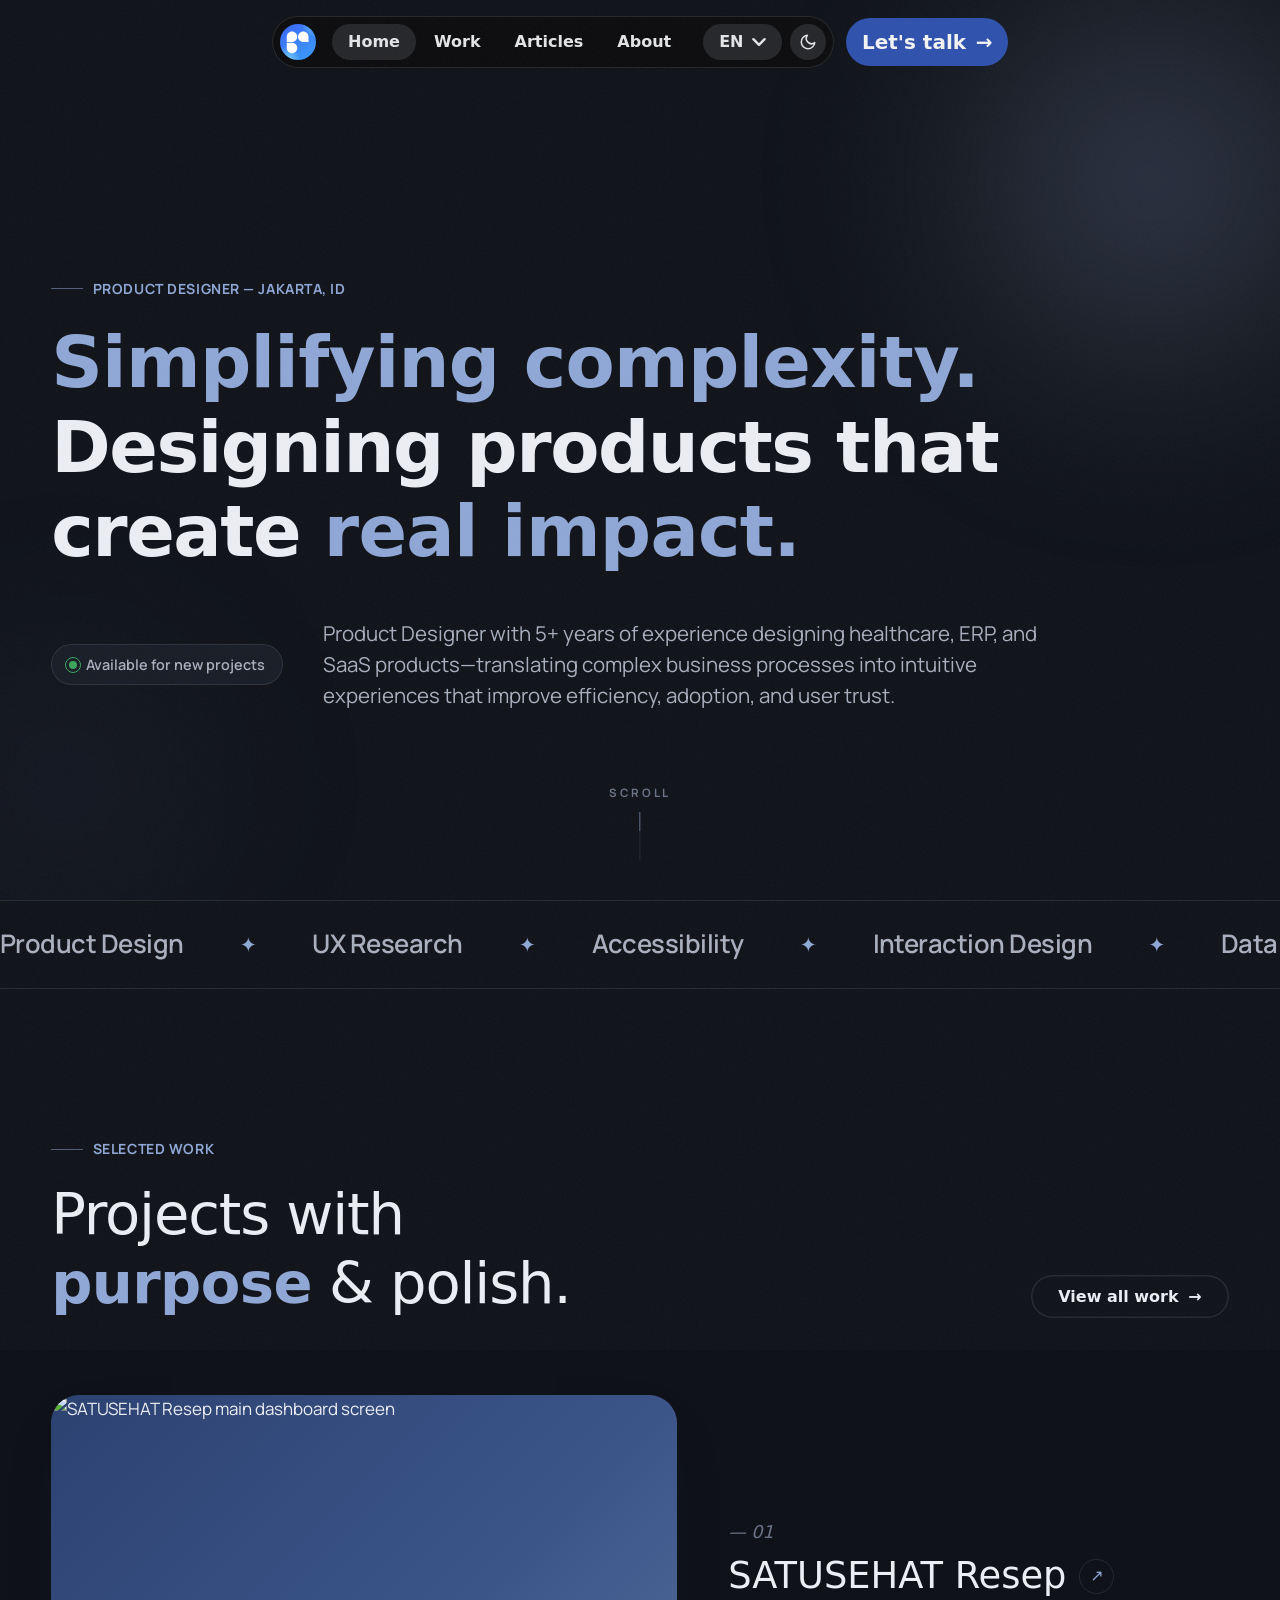
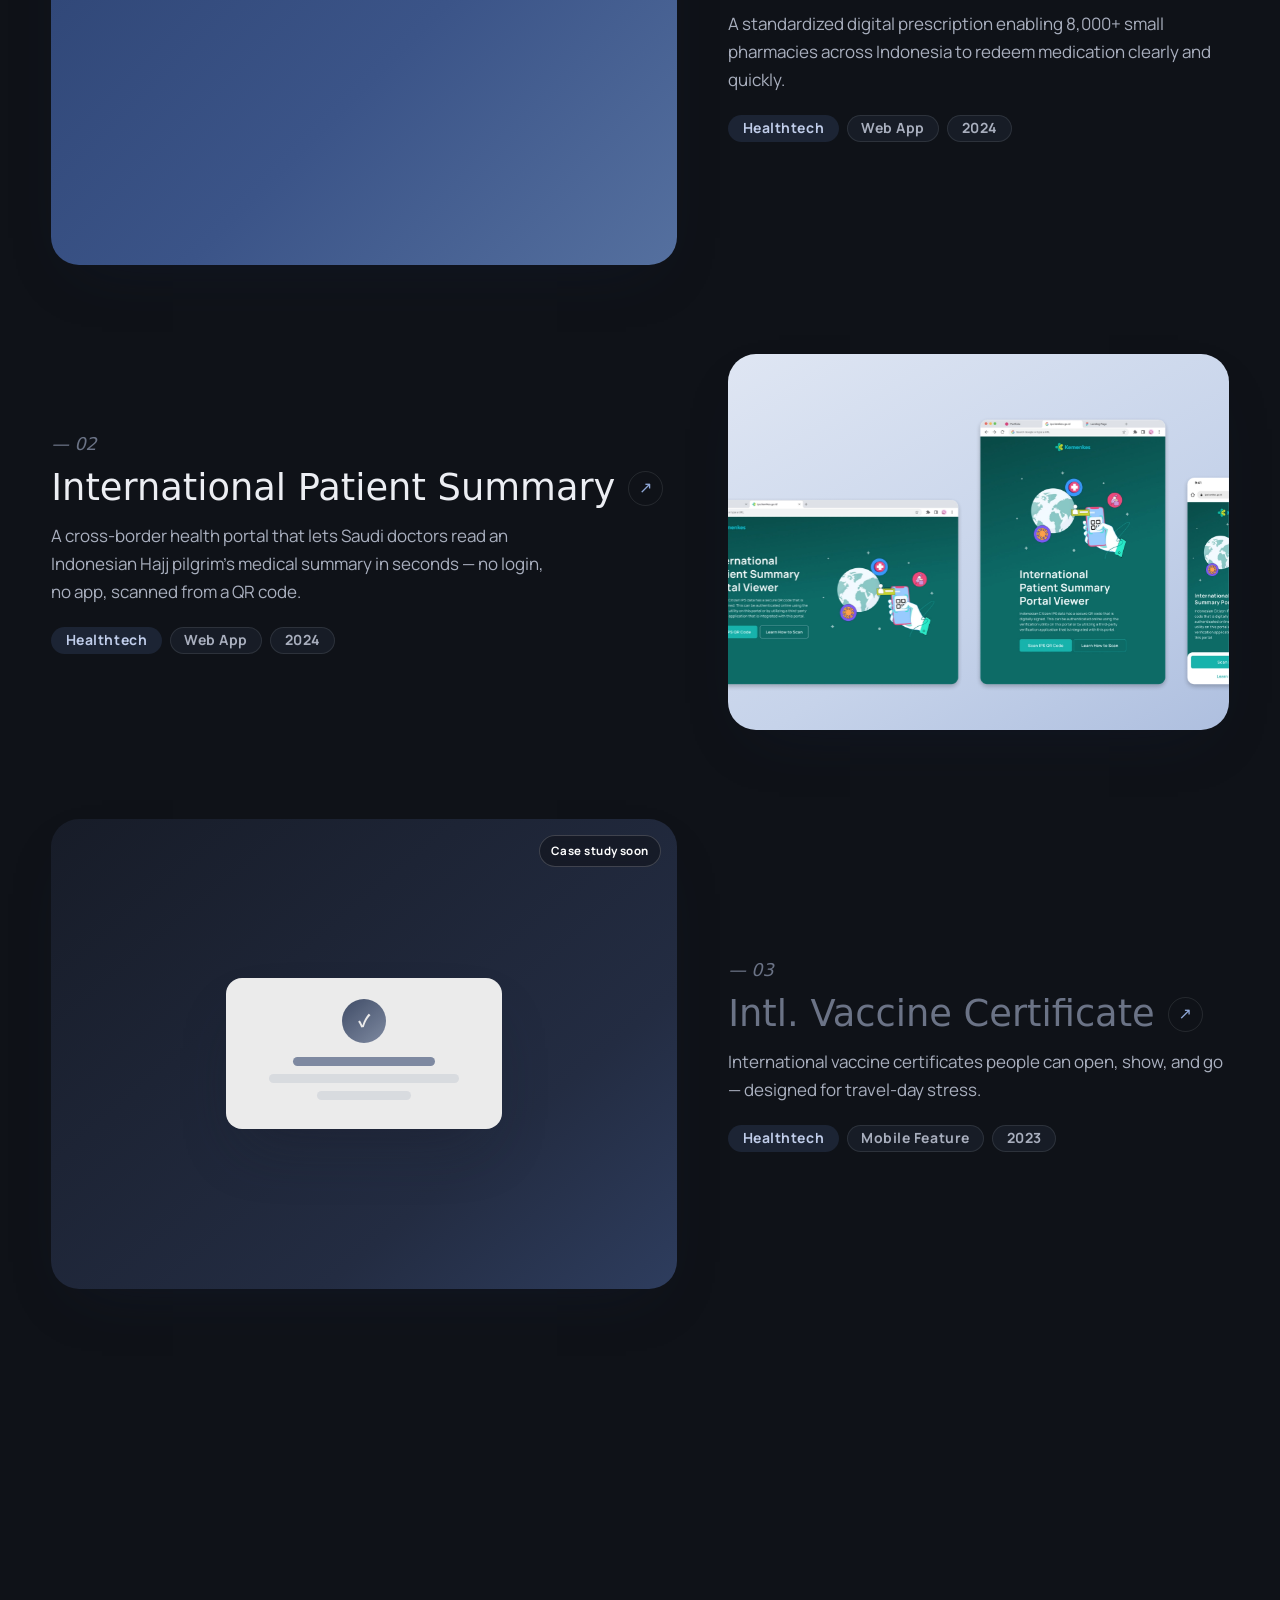
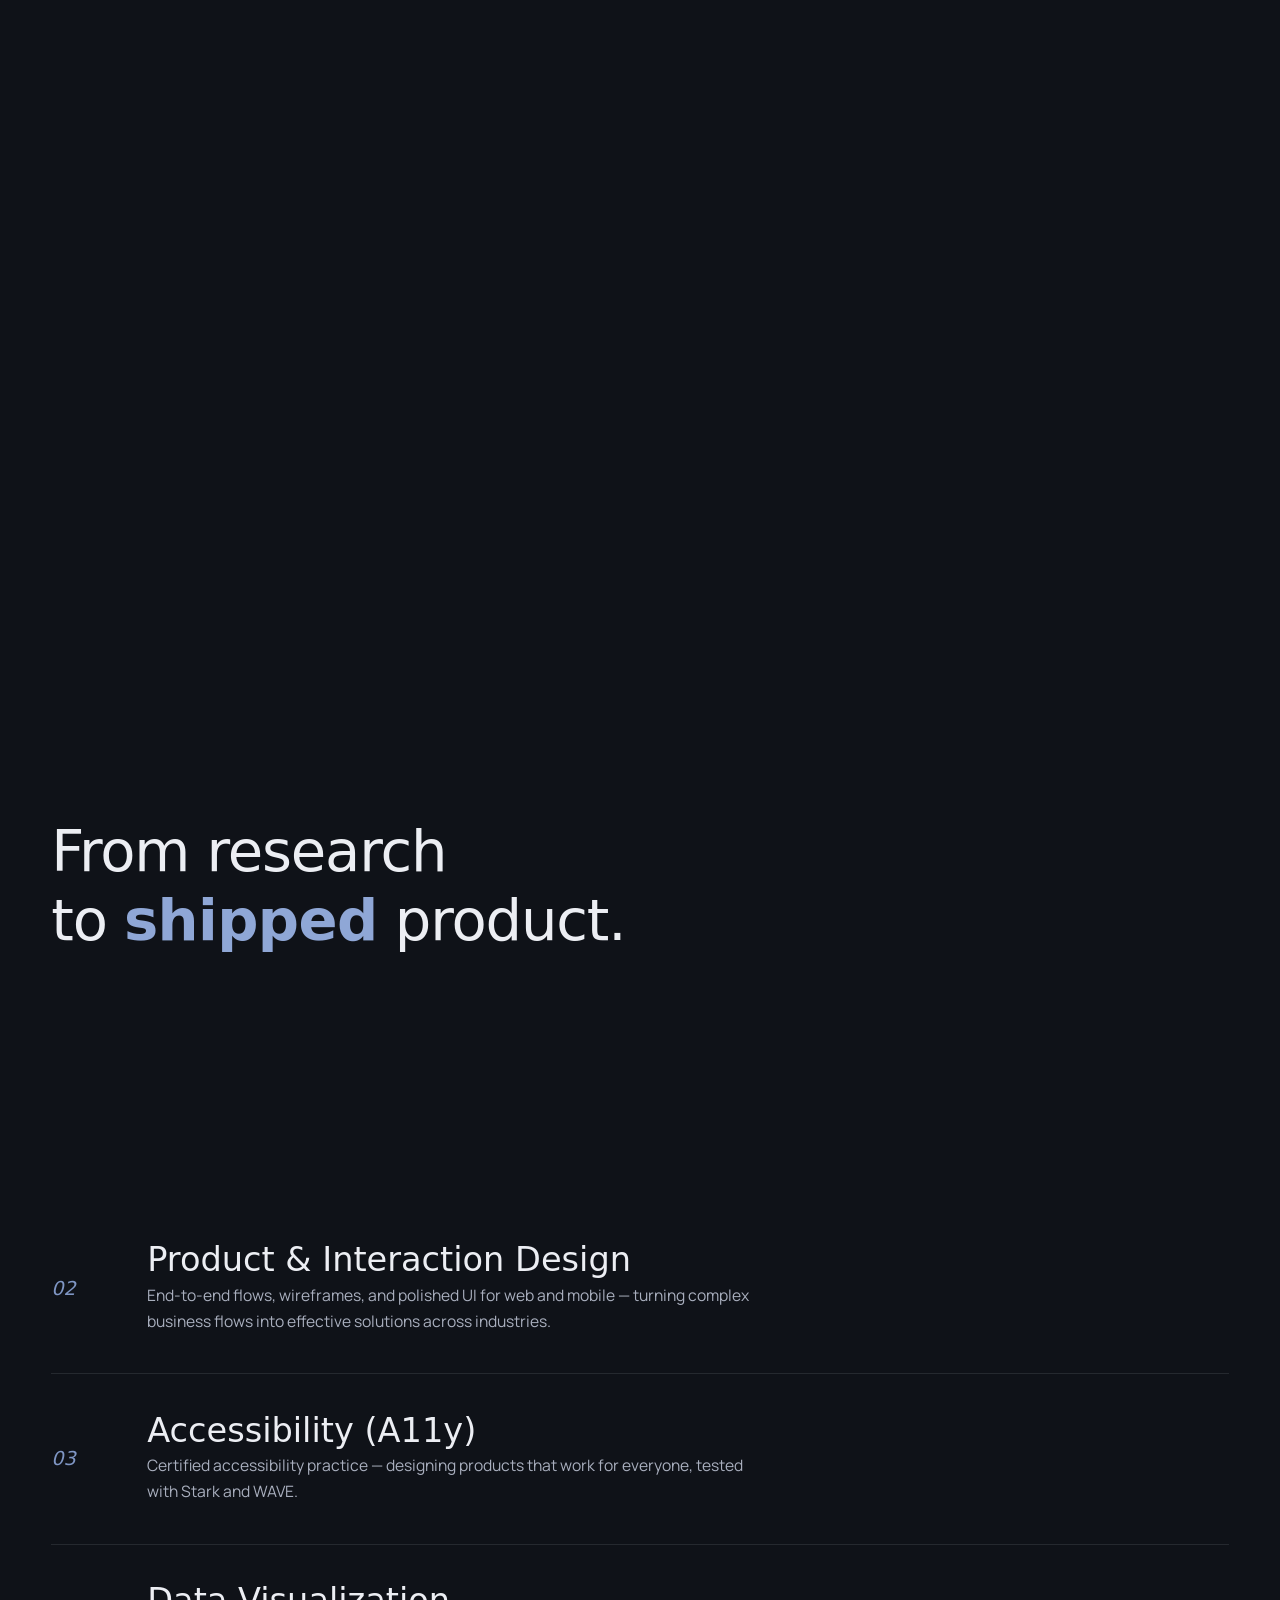
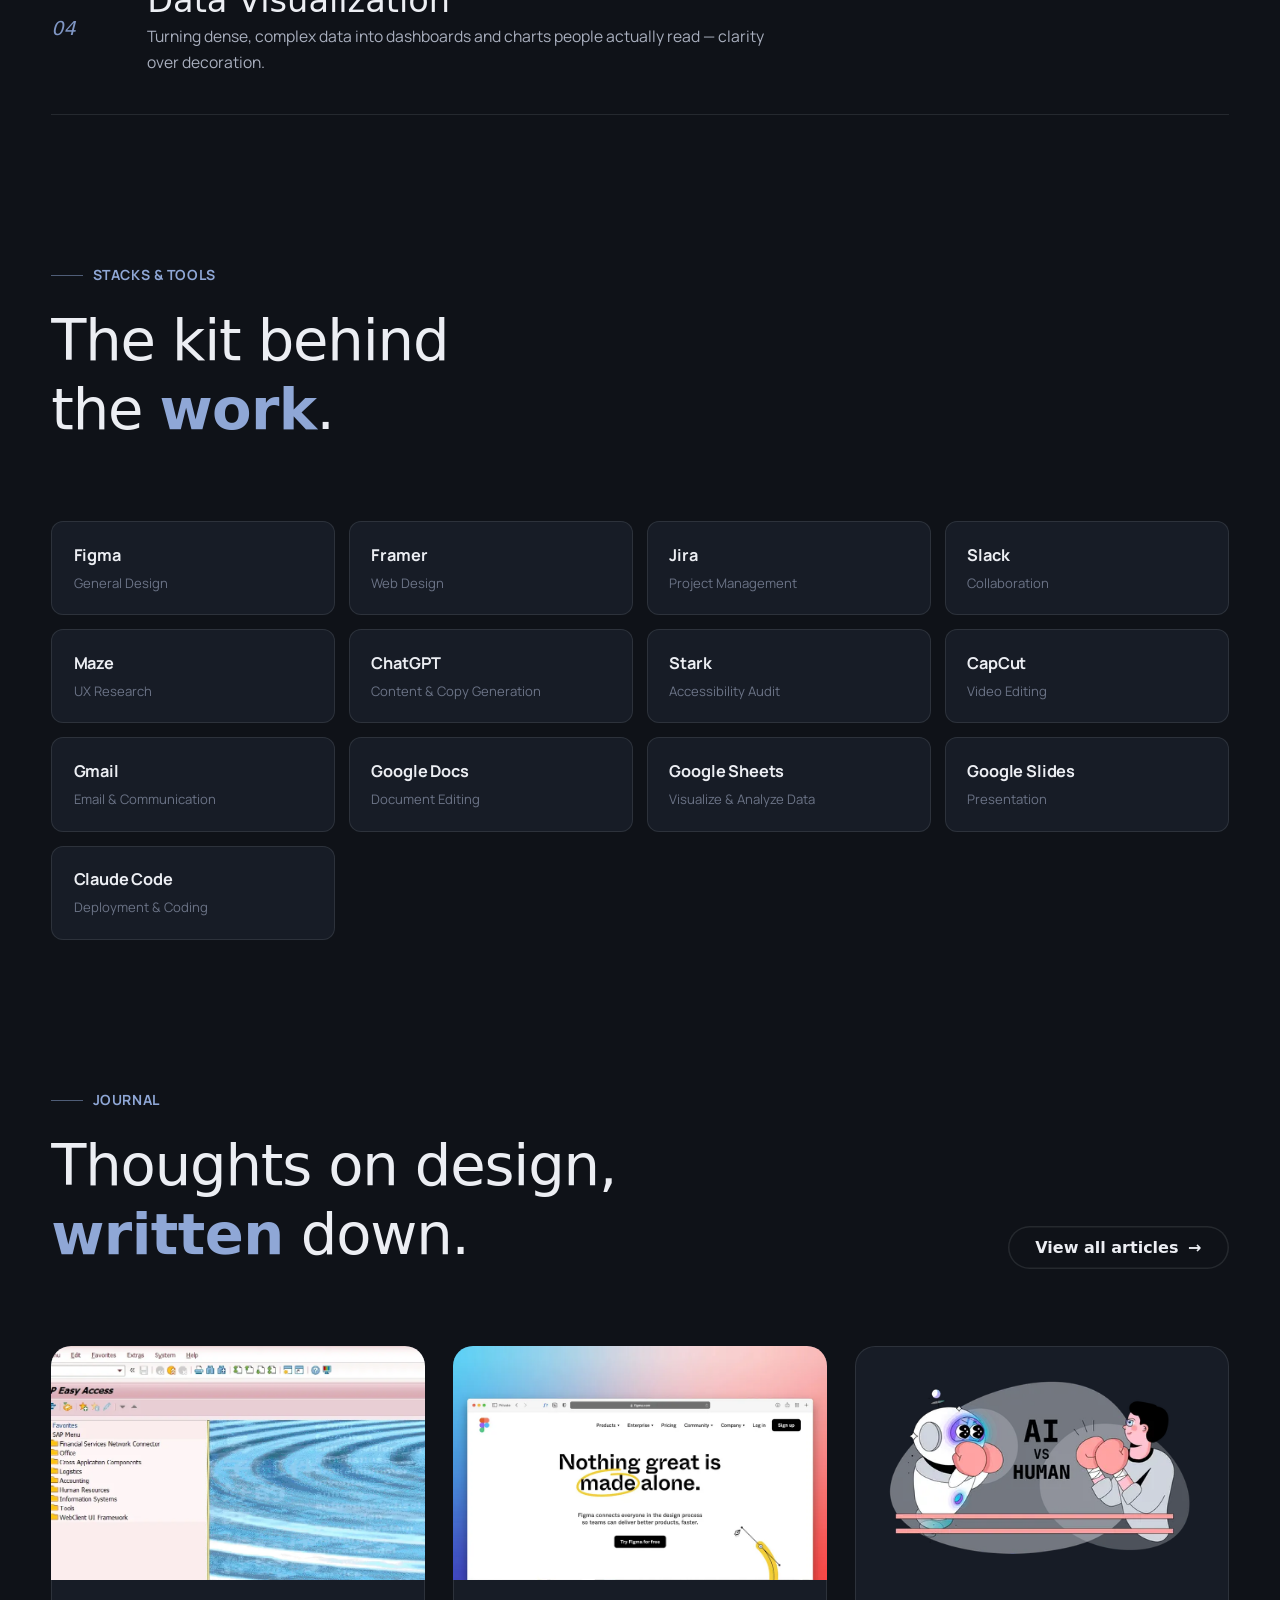
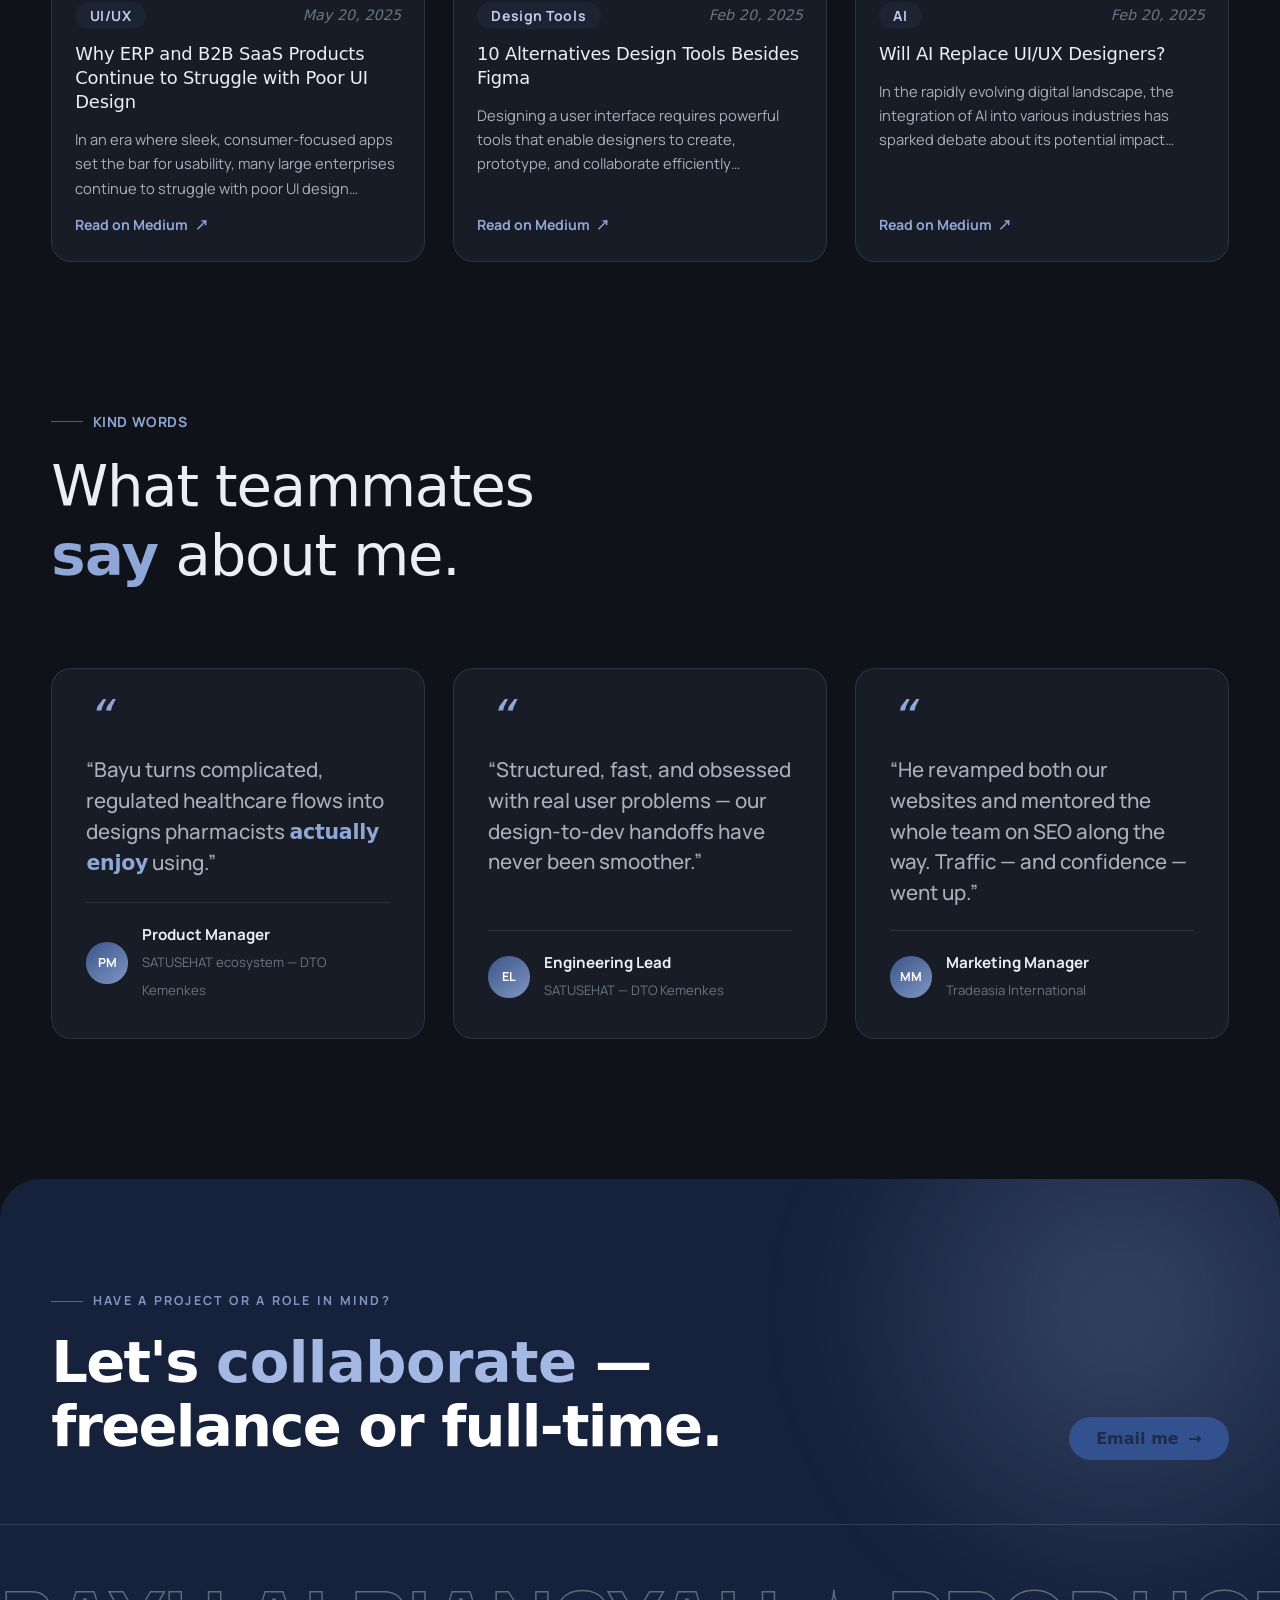
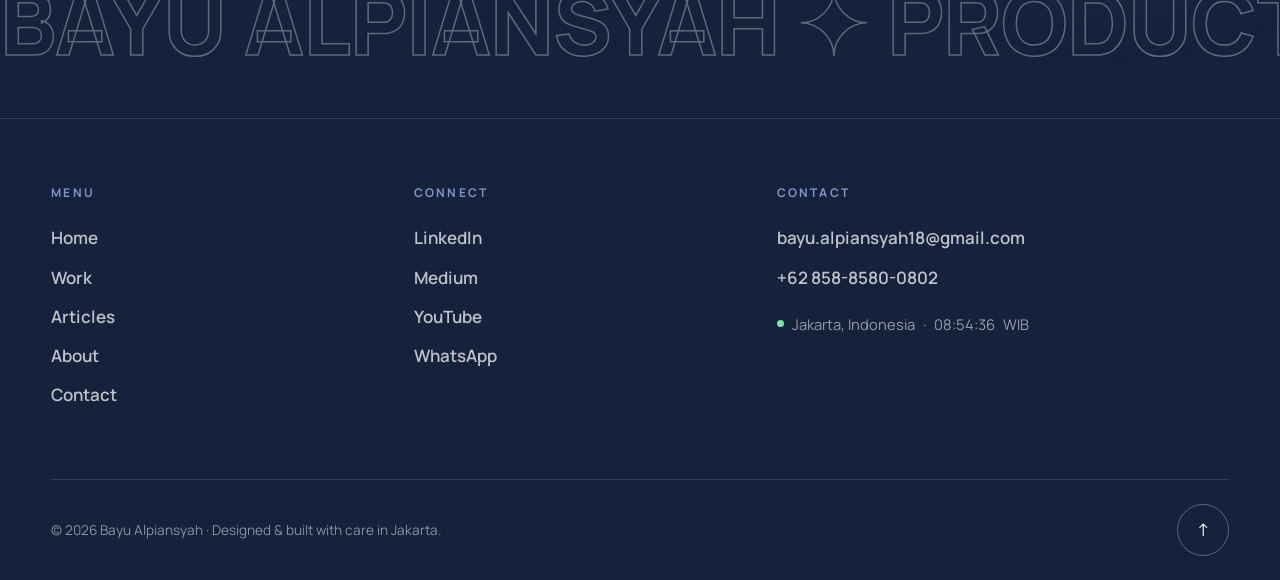
==== commit cd73a83d: "Fix mobile menu social icons and close animation Social icons (all 7 pages): - The previous icon exp" ====
--- a/index.html
+++ b/index.html
@@ -99,11 +99,11 @@
     <div class="mobile-menu-bottom">
       <a href="contact.html" class="btn mobile-cta"><span data-i18n="nav.cta">Let's talk</span><span class="arrow">→</span></a>
       <div class="mobile-social">
-        <a href="https://wa.me/6285885800802" target="_blank" rel="noopener" aria-label="WhatsApp"><img src="assets/icons/social-whatsapp.svg" alt="" width="36" height="36" /></a>
-        <a href="https://www.linkedin.com/in/bayu-alpiansyah/" target="_blank" rel="noopener" aria-label="LinkedIn"><img src="assets/icons/social-linkedin.svg" alt="" width="36" height="36" /></a>
-        <a href="https://www.youtube.com/@bayuxdesign" target="_blank" rel="noopener" aria-label="YouTube"><img src="assets/icons/social-youtube.svg" alt="" width="36" height="36" /></a>
-        <a href="https://dribbble.com/bayu_alpiansyah" target="_blank" rel="noopener" aria-label="Dribbble"><img src="assets/icons/social-dribbble.svg" alt="" width="36" height="36" /></a>
-        <a href="https://medium.com/@bayu.alpiansyah" target="_blank" rel="noopener" aria-label="Medium"><img src="assets/icons/social-medium.svg" alt="" width="36" height="36" /></a>
+        <a href="https://wa.me/6285885800802" target="_blank" rel="noopener" aria-label="WhatsApp"><svg viewBox="0 0 36 36" fill="none" xmlns="http://www.w3.org/2000/svg" aria-hidden="true"><path d="M24.9 21C24.6 20.85 22.65 19.95 22.35 19.8C22.05 19.65 21.75 19.65 21.45 19.95C21.15 20.25 20.55 21.15 20.25 21.45C20.1 21.75 19.8 21.75 19.5 21.6C18.45 21.15 17.4 20.55 16.5 19.8C15.75 19.05 15 18.15 14.4 17.25C14.25 16.95 14.4 16.65 14.55 16.5C14.7 16.35 14.85 16.05 15.15 15.9C15.3 15.75 15.45 15.45 15.45 15.3C15.6 15.15 15.6 14.85 15.45 14.7C15.3 14.55 14.55 12.75 14.25 12C14.1 10.95 13.8 10.95 13.5 10.95H12.75C12.45 10.95 12 11.25 11.85 11.4C10.95 12.3 10.5 13.35 10.5 14.55C10.65 15.9 11.1 17.25 12 18.45C13.65 20.85 15.75 22.8 18.3 24C19.05 24.3 19.65 24.6 20.4 24.75C21.15 25.05 21.9 25.05 22.8 24.9C23.85 24.75 24.75 24 25.35 23.1C25.65 22.5 25.65 21.9 25.5 21.3L24.9 21ZM28.65 7.35C22.8 1.5 13.35 1.5 7.5 7.35C2.7 12.15 1.8 19.5 5.1 25.35L3 33L10.95 30.9C13.2 32.1 15.6 32.7 18 32.7C26.25 32.7 32.85 26.1 32.85 17.85C33 13.95 31.35 10.2 28.65 7.35ZM24.6 28.35C22.65 29.55 20.4 30.3 18 30.3C15.75 30.3 13.65 29.7 11.7 28.65L11.25 28.35L6.6 29.55L7.8 25.05L7.5 24.6C3.9 18.6 5.7 11.1 11.55 7.35C17.4 3.6 24.9 5.55 28.5 11.25C32.1 17.1 30.45 24.75 24.6 28.35Z" fill="currentColor"/></svg></a>
+        <a href="https://www.linkedin.com/in/bayu-alpiansyah/" target="_blank" rel="noopener" aria-label="LinkedIn"><svg viewBox="0 0 36 36" fill="none" xmlns="http://www.w3.org/2000/svg" aria-hidden="true"><path d="M30.7048 3H5.29484C5.00921 2.99603 4.72559 3.04837 4.46019 3.15402C4.19479 3.25968 3.9528 3.41658 3.74804 3.61576C3.54328 3.81495 3.37977 4.05252 3.26683 4.31491C3.1539 4.5773 3.09376 4.85936 3.08984 5.145V30.855C3.09376 31.1406 3.1539 31.4227 3.26683 31.6851C3.37977 31.9475 3.54328 32.185 3.74804 32.3842C3.9528 32.5834 4.19479 32.7403 4.46019 32.846C4.72559 32.9516 5.00921 33.004 5.29484 33H30.7048C30.9905 33.004 31.2741 32.9516 31.5395 32.846C31.8049 32.7403 32.0469 32.5834 32.2516 32.3842C32.4564 32.185 32.6199 31.9475 32.7329 31.6851C32.8458 31.4227 32.9059 31.1406 32.9098 30.855V5.145C32.9059 4.85936 32.8458 4.5773 32.7329 4.31491C32.6199 4.05252 32.4564 3.81495 32.2516 3.61576C32.0469 3.41658 31.8049 3.25968 31.5395 3.15402C31.2741 3.04837 30.9905 2.99603 30.7048 3ZM12.1348 28.11H7.63484V14.61H12.1348V28.11ZM9.88484 12.72C9.26424 12.72 8.66905 12.4735 8.23021 12.0346C7.79138 11.5958 7.54484 11.0006 7.54484 10.38C7.54484 9.75939 7.79138 9.1642 8.23021 8.72537C8.66905 8.28653 9.26424 8.04 9.88484 8.04C10.2144 8.00262 10.5481 8.03528 10.8642 8.13582C11.1802 8.23636 11.4715 8.40253 11.7188 8.62344C11.9662 8.84435 12.1641 9.11501 12.2996 9.41772C12.4352 9.72042 12.5052 10.0483 12.5052 10.38C12.5052 10.7117 12.4352 11.0396 12.2996 11.3423C12.1641 11.645 11.9662 11.9156 11.7188 12.1366C11.4715 12.3575 11.1802 12.5236 10.8642 12.6242C10.5481 12.7247 10.2144 12.7574 9.88484 12.72ZM28.3648 28.11H23.8648V20.865C23.8648 19.05 23.2198 17.865 21.5848 17.865C21.0788 17.8687 20.5861 18.0274 20.1731 18.3198C19.7601 18.6121 19.4466 19.024 19.2748 19.5C19.1575 19.8526 19.1066 20.2239 19.1248 20.595V28.095H14.6248C14.6248 28.095 14.6248 15.825 14.6248 14.595H19.1248V16.5C19.5336 15.7907 20.1282 15.2063 20.8445 14.8098C21.5608 14.4133 22.3717 14.2198 23.1898 14.25C26.1898 14.25 28.3648 16.185 28.3648 20.34V28.11Z" fill="currentColor"/></svg></a>
+        <a href="https://www.youtube.com/@bayuxdesign" target="_blank" rel="noopener" aria-label="YouTube"><svg viewBox="0 0 36 36" fill="none" xmlns="http://www.w3.org/2000/svg" aria-hidden="true"><path d="M34.4995 14.565C34.5737 12.418 34.1042 10.287 33.1346 8.37C32.4767 7.5834 31.5636 7.05256 30.5546 6.87C26.3808 6.49129 22.1898 6.33607 17.9996 6.405C13.8245 6.33294 9.64861 6.48315 5.48955 6.855C4.66728 7.00457 3.90633 7.39026 3.29955 7.965C1.94955 9.21 1.79955 11.34 1.64955 13.14C1.43192 16.3763 1.43192 19.6237 1.64955 22.86C1.69295 23.8731 1.84379 24.8787 2.09955 25.86C2.28041 26.6176 2.64634 27.3185 3.16455 27.9C3.77545 28.5052 4.55413 28.9128 5.39955 29.07C8.63343 29.4692 11.8919 29.6346 15.1496 29.565C20.3996 29.64 25.0046 29.565 30.4496 29.145C31.3157 28.9975 32.1163 28.5893 32.7446 27.975C33.1645 27.5549 33.4782 27.0406 33.6596 26.475C34.196 24.8289 34.4595 23.1062 34.4396 21.375C34.4995 20.535 34.4995 15.465 34.4995 14.565ZM14.6096 22.275V12.99L23.4896 17.655C20.9996 19.035 17.7146 20.595 14.6096 22.275Z" fill="currentColor"/></svg></a>
+        <a href="https://dribbble.com/bayu_alpiansyah" target="_blank" rel="noopener" aria-label="Dribbble"><svg viewBox="0 0 36 36" fill="none" xmlns="http://www.w3.org/2000/svg" aria-hidden="true"><path d="M18 3C15.0333 3 12.1332 3.87973 9.66645 5.52796C7.19972 7.17618 5.27713 9.51886 4.14181 12.2597C3.0065 15.0006 2.70945 18.0166 3.28823 20.9264C3.86701 23.8361 5.29562 26.5088 7.39341 28.6066C9.49119 30.7044 12.1639 32.133 15.0737 32.7118C17.9834 33.2906 20.9994 32.9935 23.7403 31.8582C26.4812 30.7229 28.8238 28.8003 30.4721 26.3336C32.1203 23.8668 33 20.9667 33 18C33 16.0302 32.612 14.0796 31.8582 12.2597C31.1044 10.4399 29.9995 8.78628 28.6066 7.3934C27.2137 6.00052 25.5601 4.89563 23.7403 4.14181C21.9204 3.38799 19.9698 3 18 3ZM18 6C21.0821 5.99877 24.0447 7.1924 26.265 9.33C23.973 10.6743 21.5443 11.7705 19.02 12.6C17.7637 10.4352 16.3234 8.38266 14.715 6.465C15.783 6.1575 16.8887 6.00098 18 6ZM11.835 7.725C13.4065 9.52276 14.817 11.4552 16.05 13.5C13.1057 14.2311 10.0838 14.6038 7.05001 14.61H6.51001C7.36081 11.7295 9.26091 9.27271 11.835 7.725ZM9.00001 25.965C7.04814 23.7731 5.97913 20.9349 6.00001 18C6.00001 17.85 6.00001 17.7 6.00001 17.565H7.02001C10.5711 17.5333 14.1021 17.0288 17.52 16.065C18 16.98 18.45 17.925 18.885 18.9C16.5472 19.7241 14.37 20.9472 12.45 22.515L12 22.875C10.9307 23.8354 9.92834 24.8678 9.00001 25.965ZM18 30C15.6091 30.0053 13.2723 29.2891 11.295 27.945C12.0253 27.1074 12.8068 26.3159 13.635 25.575L14.115 25.17C15.8898 23.6773 17.9235 22.5232 20.115 21.765C21.017 24.204 21.7193 26.7122 22.215 29.265C20.8647 29.758 19.4375 30.0069 18 30ZM24.945 27.765C24.4543 25.4948 23.8128 23.2599 23.025 21.075H23.535C23.5941 21.0604 23.6559 21.0604 23.715 21.075H23.88H24.03H24.75C26.3285 21.0795 27.8952 21.3482 29.385 21.87C28.5665 24.2555 27.0118 26.3197 24.945 27.765ZM24.75 18C24.435 18 24.12 18 23.82 18C23.6258 17.9755 23.4292 17.9755 23.235 18C22.8273 18.025 22.4216 18.0751 22.02 18.15H21.87C21.435 17.145 20.985 16.17 20.49 15.15C23.1759 14.2276 25.7556 13.0207 28.185 11.55C29.3902 13.4841 30.0197 15.7213 30 18C30 18.255 30 18.51 30 18.765C28.3 18.2403 26.529 17.9823 24.75 18Z" fill="currentColor"/></svg></a>
+        <a href="https://medium.com/@bayu.alpiansyah" target="_blank" rel="noopener" aria-label="Medium"><svg viewBox="0 0 36 36" fill="none" xmlns="http://www.w3.org/2000/svg" aria-hidden="true"><path d="M19.125 18C19.125 23.2728 15.0877 27.5625 10.125 27.5625C5.16234 27.5625 1.125 23.2728 1.125 18C1.125 12.7272 5.16234 8.4375 10.125 8.4375C15.0877 8.4375 19.125 12.7273 19.125 18ZM25.875 9C25.0759 9 23.5688 9.38823 22.4545 11.9884C21.7584 13.6126 21.375 15.7477 21.375 18C21.375 20.2523 21.7584 22.3874 22.4545 24.0116C23.5688 26.6118 25.0759 27 25.875 27C26.6741 27 28.1812 26.6118 29.2955 24.0116C29.9916 22.3874 30.375 20.2523 30.375 18C30.375 15.7477 29.9916 13.6126 29.2955 11.9884C28.1812 9.38823 26.6741 9 25.875 9ZM33.75 9C33.4516 9.00001 33.1655 9.11855 32.9545 9.32952C32.7435 9.5405 32.625 9.82664 32.625 10.125V25.875C32.625 26.1734 32.7435 26.4595 32.9545 26.6705C33.1655 26.8815 33.4516 27 33.75 27C34.0484 27 34.3345 26.8815 34.5455 26.6705C34.7565 26.4595 34.875 26.1734 34.875 25.875V10.125C34.875 9.82664 34.7565 9.5405 34.5455 9.32952C34.3345 9.11855 34.0484 9.00001 33.75 9Z" fill="currentColor"/></svg></a>
       </div>
     </div>
   </div>
--- a/css/style.css
+++ b/css/style.css
@@ -436,11 +436,15 @@
   display: flex;
   flex-direction: column;
   clip-path: circle(0% at calc(100% - 2.5rem) 2.5rem);
-  transition: clip-path 0.7s var(--ease), background 0.4s ease;
+  transition: clip-path 0.7s var(--ease), background 0.4s ease, visibility 0s linear 0.7s;
   visibility: hidden;
   padding: 24px;
 }
-.mobile-menu.is-open { clip-path: circle(150% at calc(100% - 2.5rem) 2.5rem); visibility: visible; }
+.mobile-menu.is-open {
+  clip-path: circle(150% at calc(100% - 2.5rem) 2.5rem);
+  visibility: visible;
+  transition: clip-path 0.7s var(--ease), background 0.4s ease, visibility 0s linear 0s;
+}
 .mobile-menu-top {
   display: flex;
   align-items: center;
@@ -516,9 +520,9 @@
   align-items: center;
   gap: 16px;
 }
-.mobile-social img { width: 36px; height: 36px; }
-.mobile-social a { transition: transform 0.3s var(--ease); }
-.mobile-social a:hover { transform: translateY(-3px); }
+.mobile-social svg { width: 36px; height: 36px; }
+.mobile-social a { color: var(--nav-text); transition: transform 0.3s var(--ease), color 0.3s ease; }
+.mobile-social a:hover { transform: translateY(-3px); color: var(--nav-cta); }
 
 @media (max-width: 640px) {
   .nav { justify-content: stretch; }
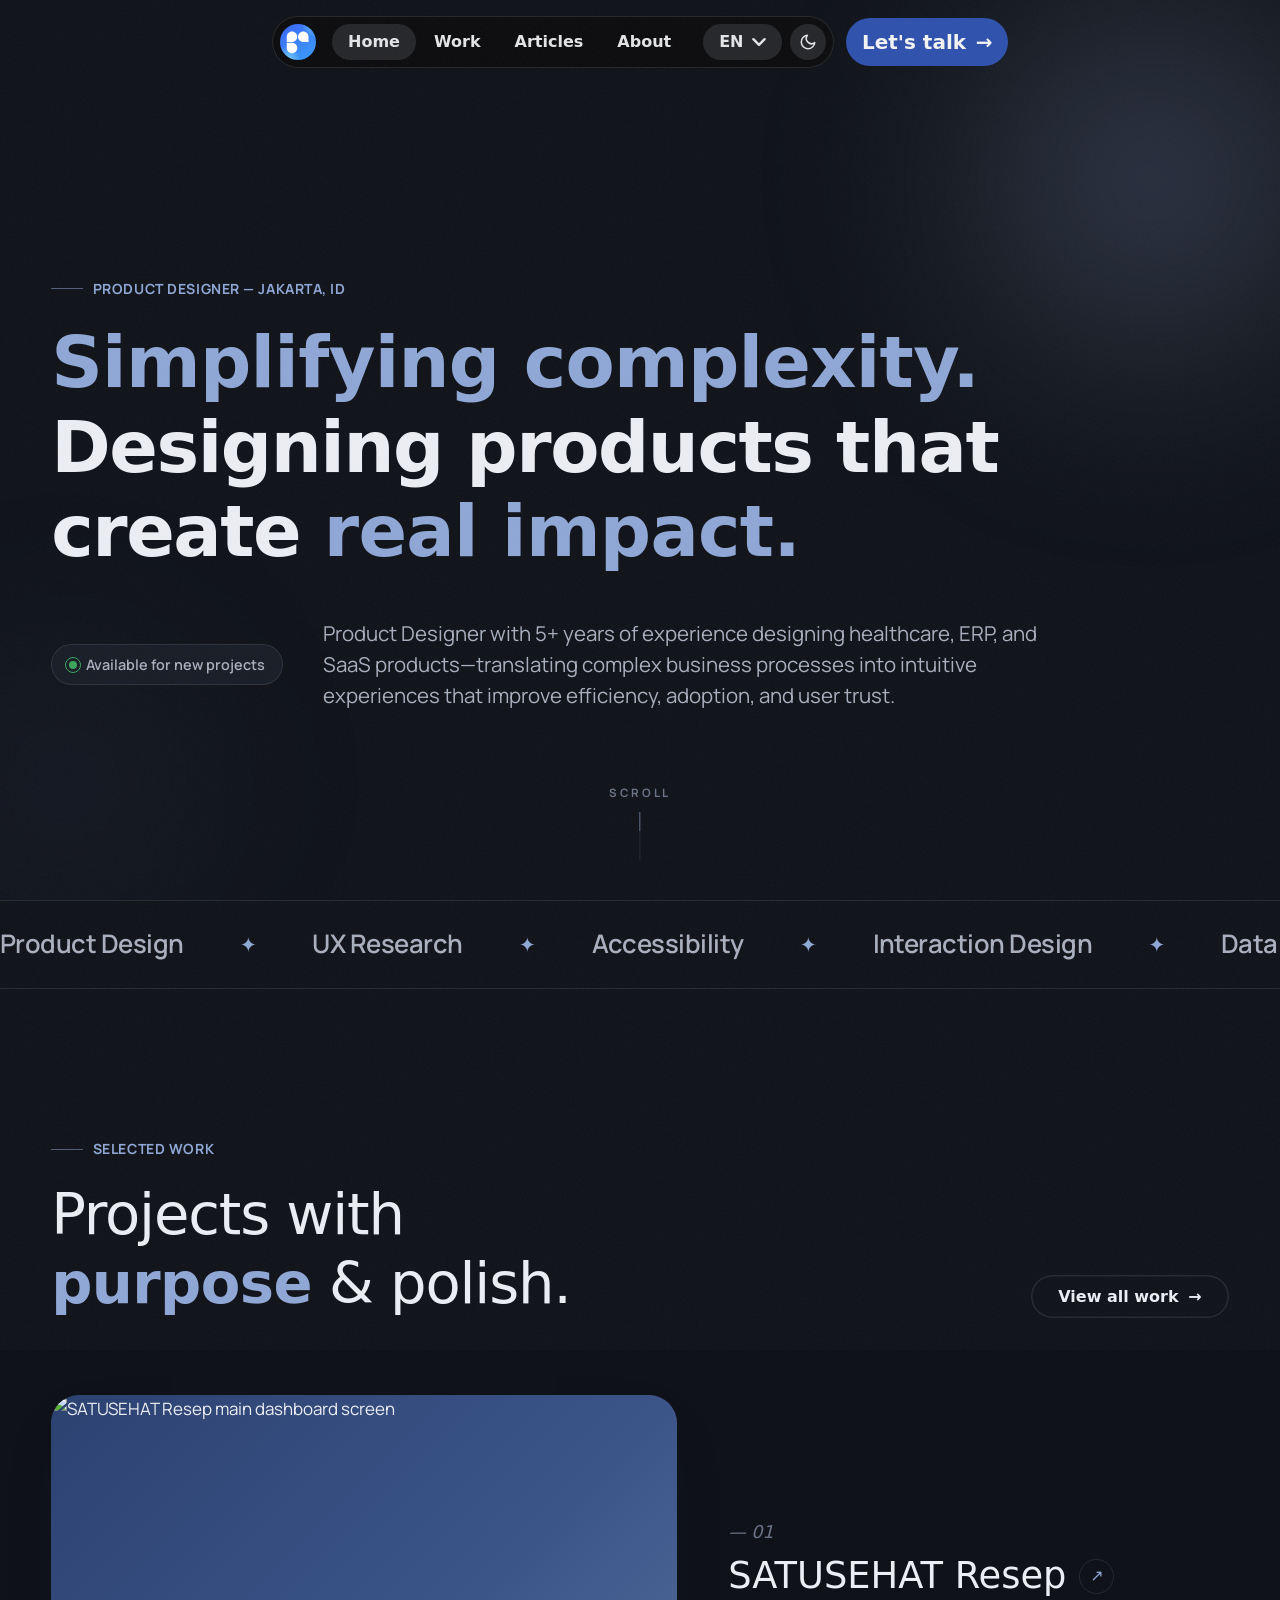
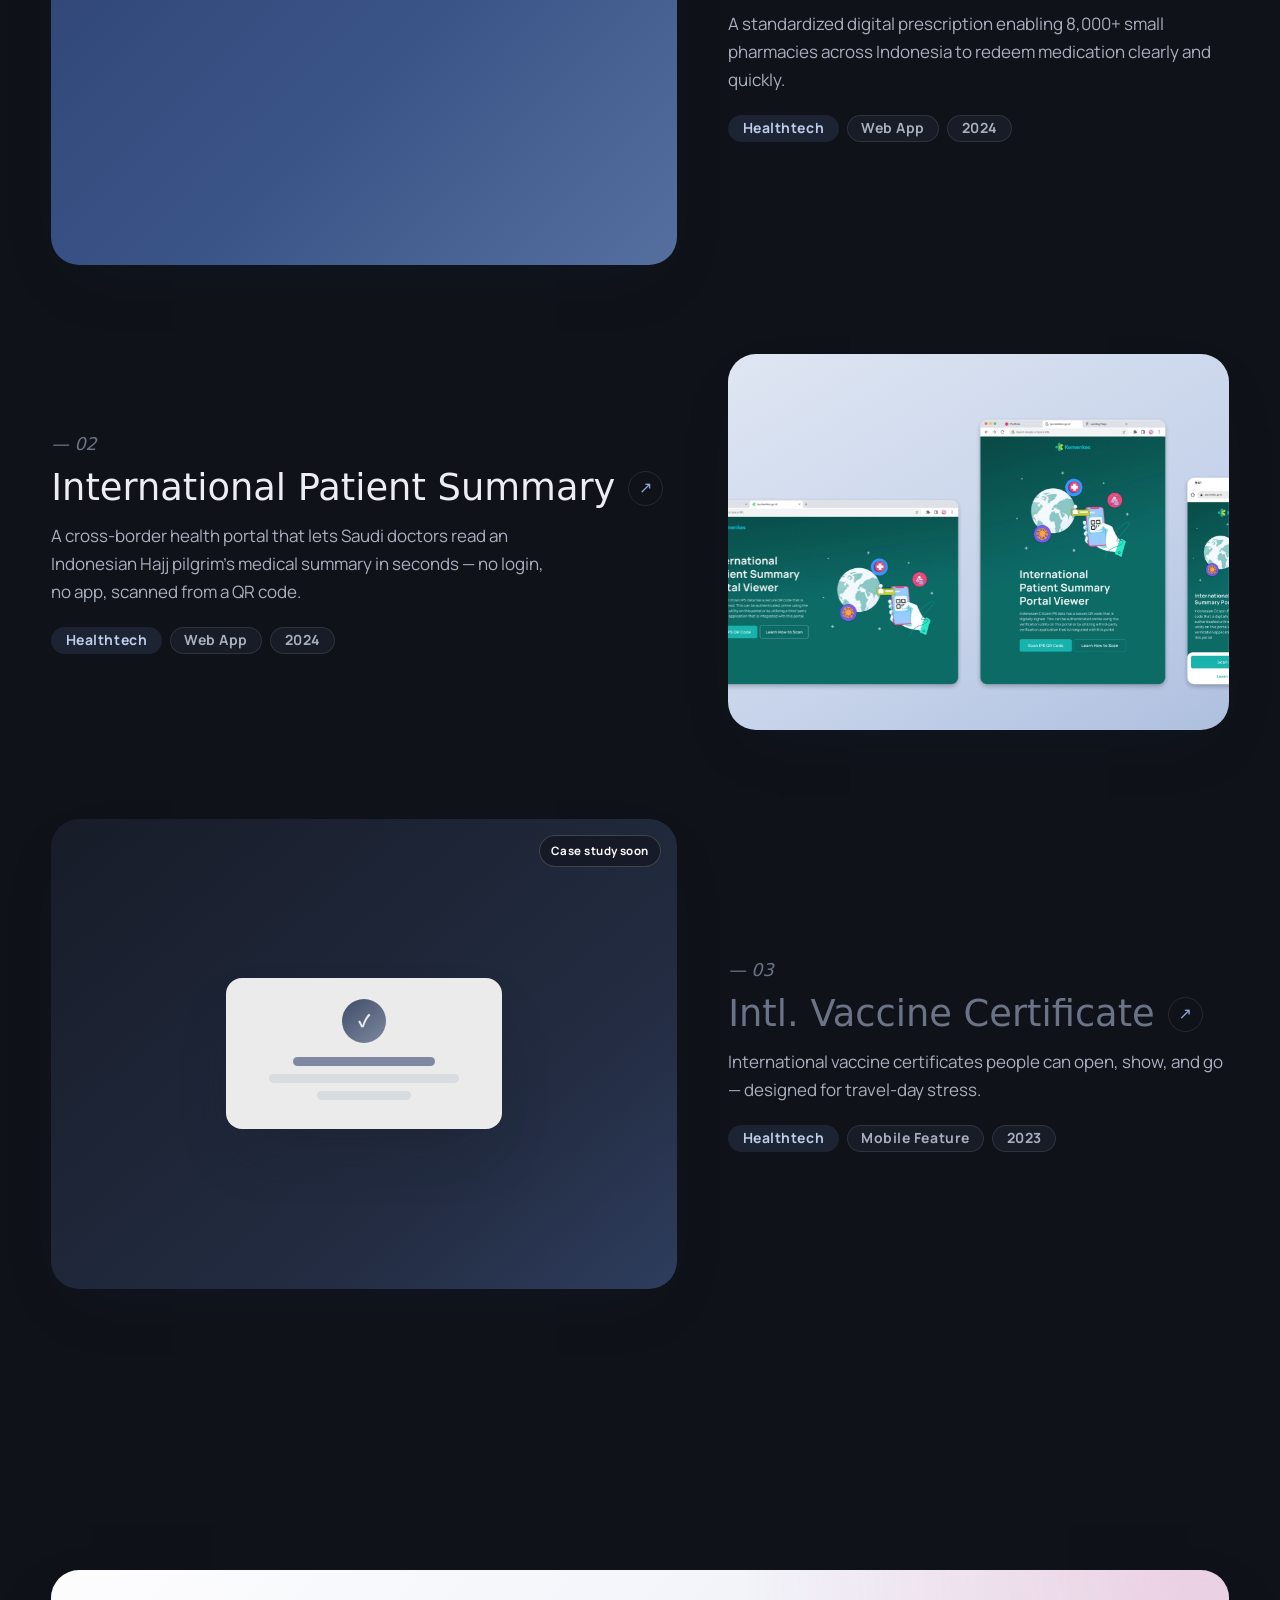
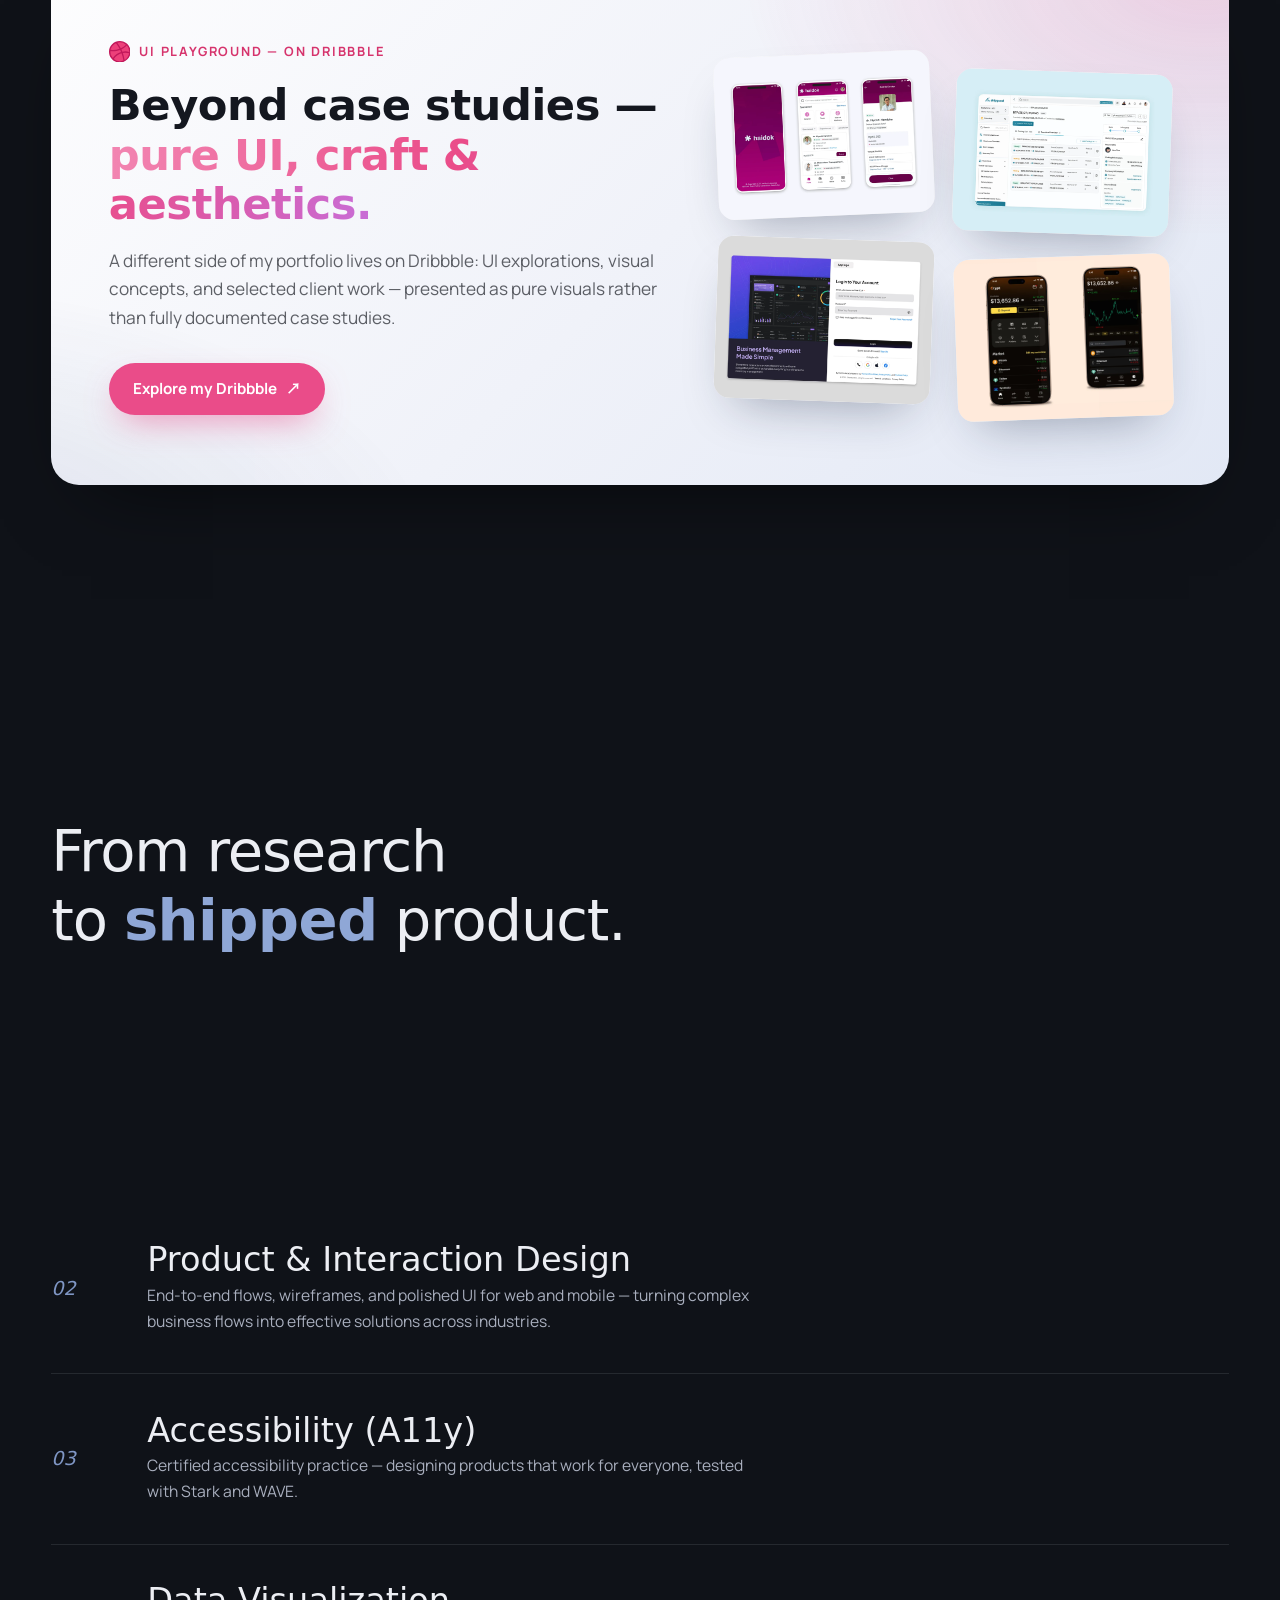
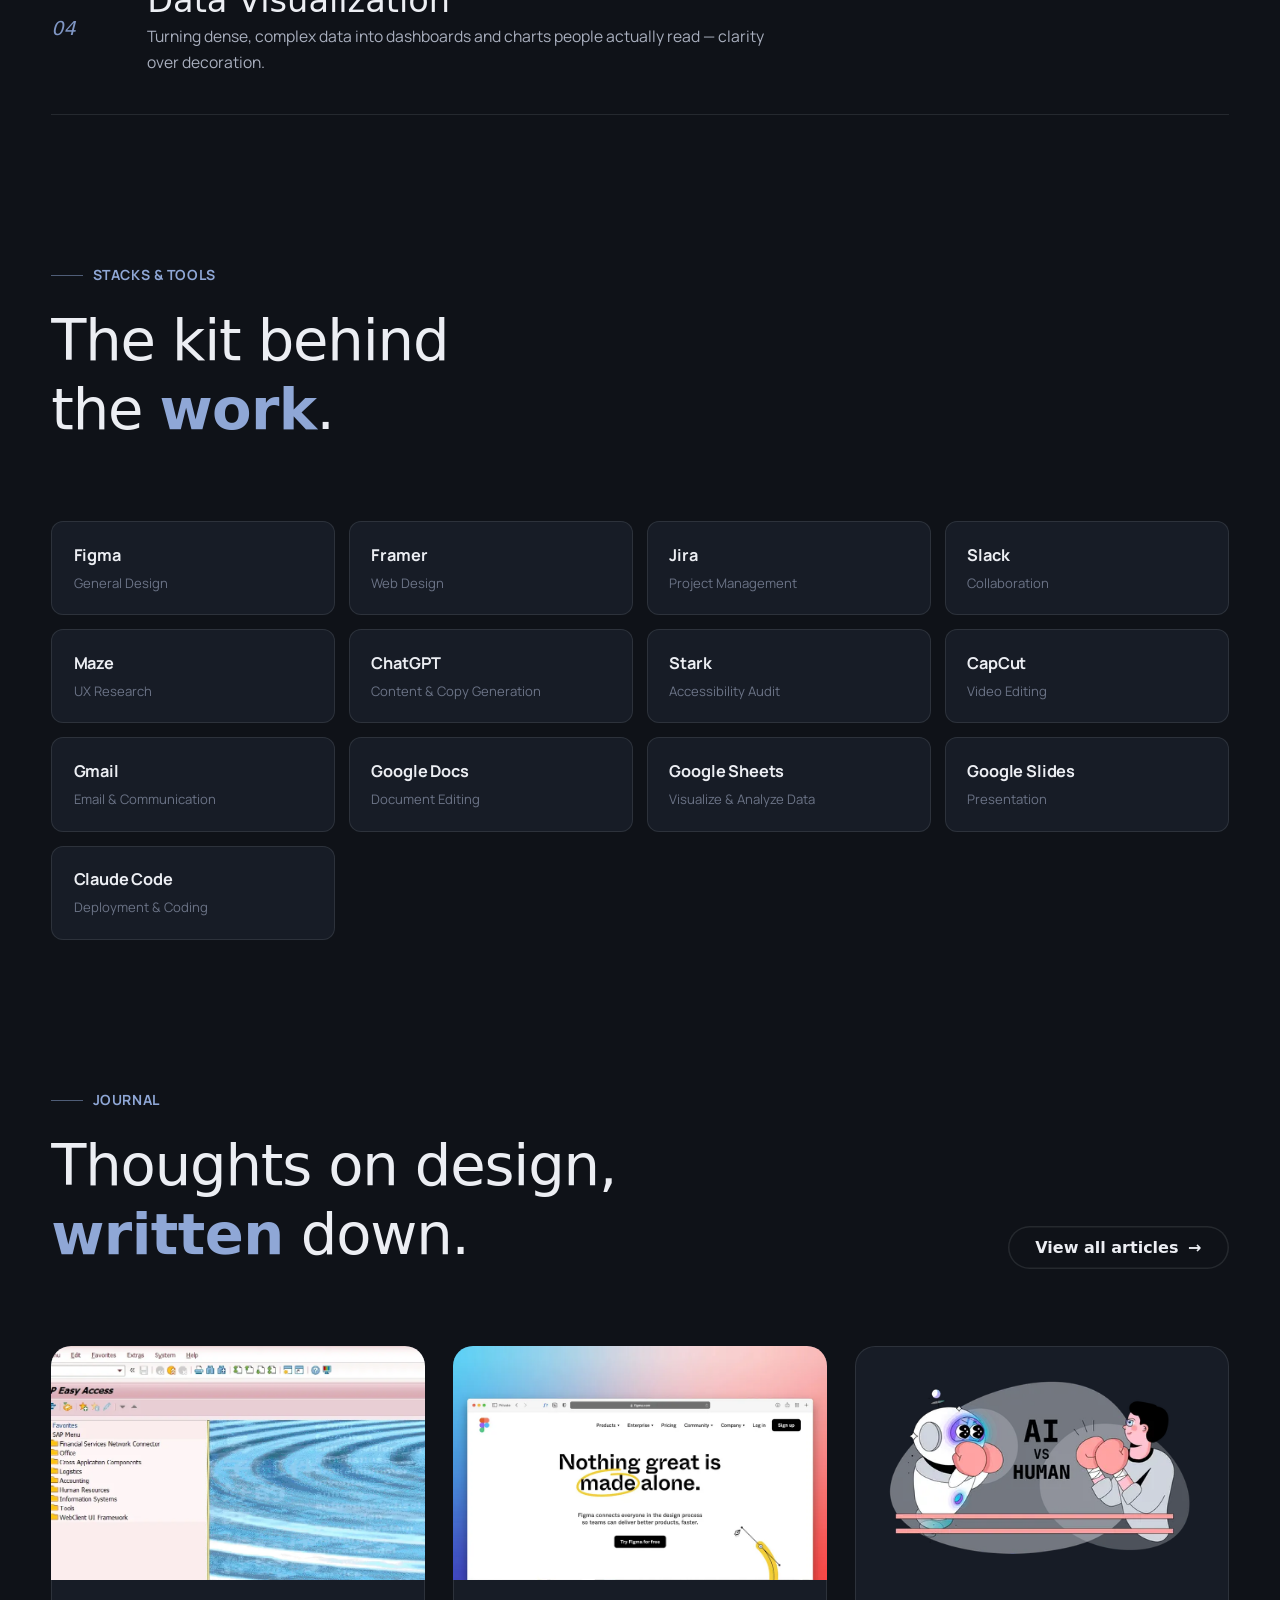
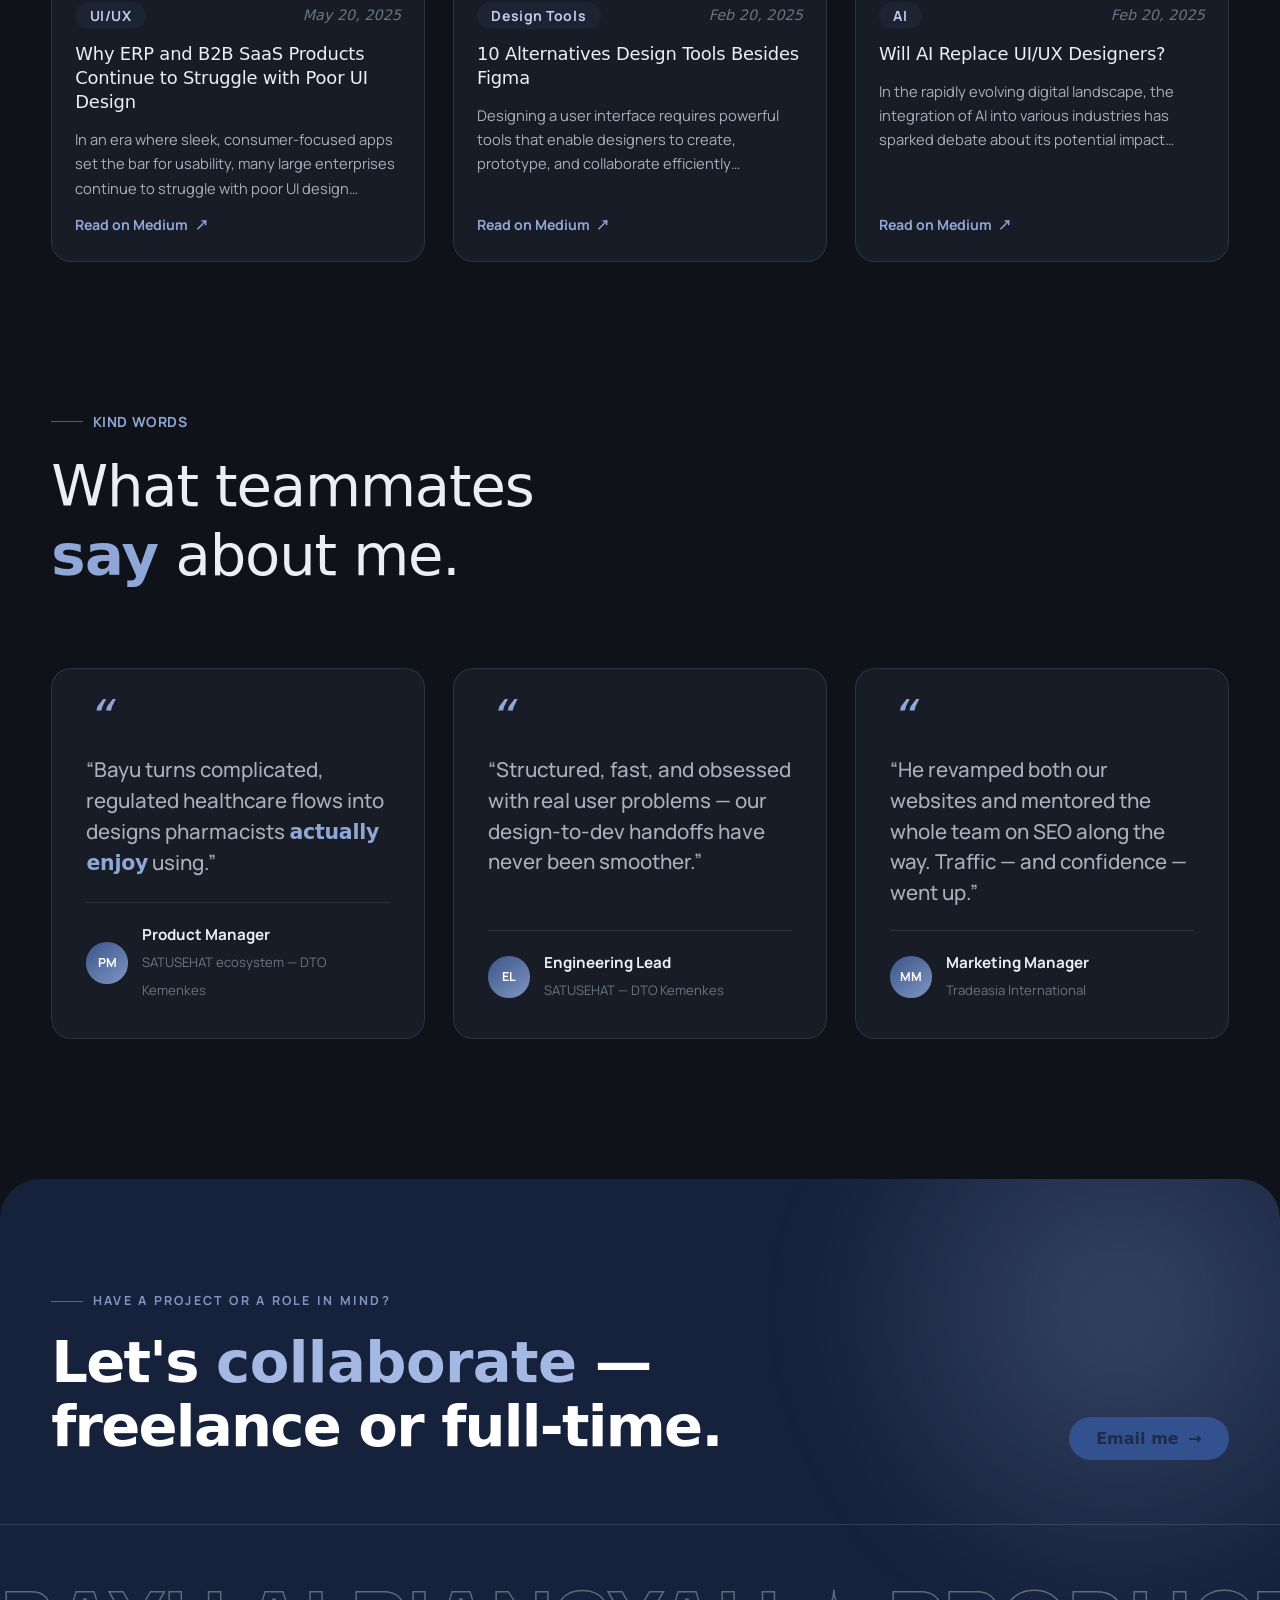
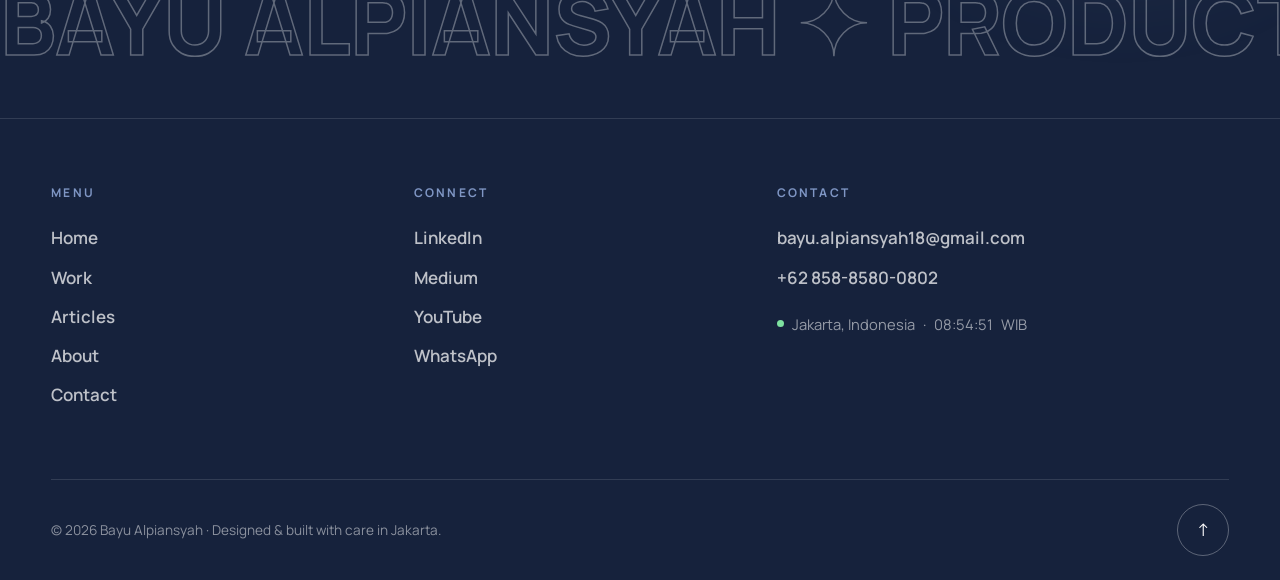
==== commit 3c654f76: "Add Lenis smooth scroll for a Framer-style scroll lag Loads Lenis (v1.3.25, via CDN) on all 7 pages " ====
--- a/index.html
+++ b/index.html
@@ -461,10 +461,11 @@
     </div>
     <div class="container footer-bottom2">
       <span>© <span data-year>2026</span> Bayu Alpiansyah · <span data-i18n="footer.rights">Designed &amp; built with care in Jakarta.</span></span>
-      <button class="to-top magnetic" aria-label="Back to top" onclick="window.scrollTo({top:0,behavior:'smooth'})">↑</button>
+      <button class="to-top magnetic" aria-label="Back to top">↑</button>
     </div>
   </footer>
 
+  <script src="https://unpkg.com/lenis@1.3.25/dist/lenis.min.js"></script>
   <script src="js/i18n.js"></script>
   <script src="js/main.js"></script>
 </body>
--- a/css/style.css
+++ b/css/style.css
@@ -93,7 +93,8 @@
 /* ---------- Reset ---------- */
 *, *::before, *::after { box-sizing: border-box; margin: 0; padding: 0; }
 
-html { scroll-behavior: smooth; }
+/* Smoothing is handled by Lenis (js/main.js) — native smooth-scroll would double up and fight it */
+html { scroll-behavior: auto; }
 
 body {
   font-family: var(--font-body);
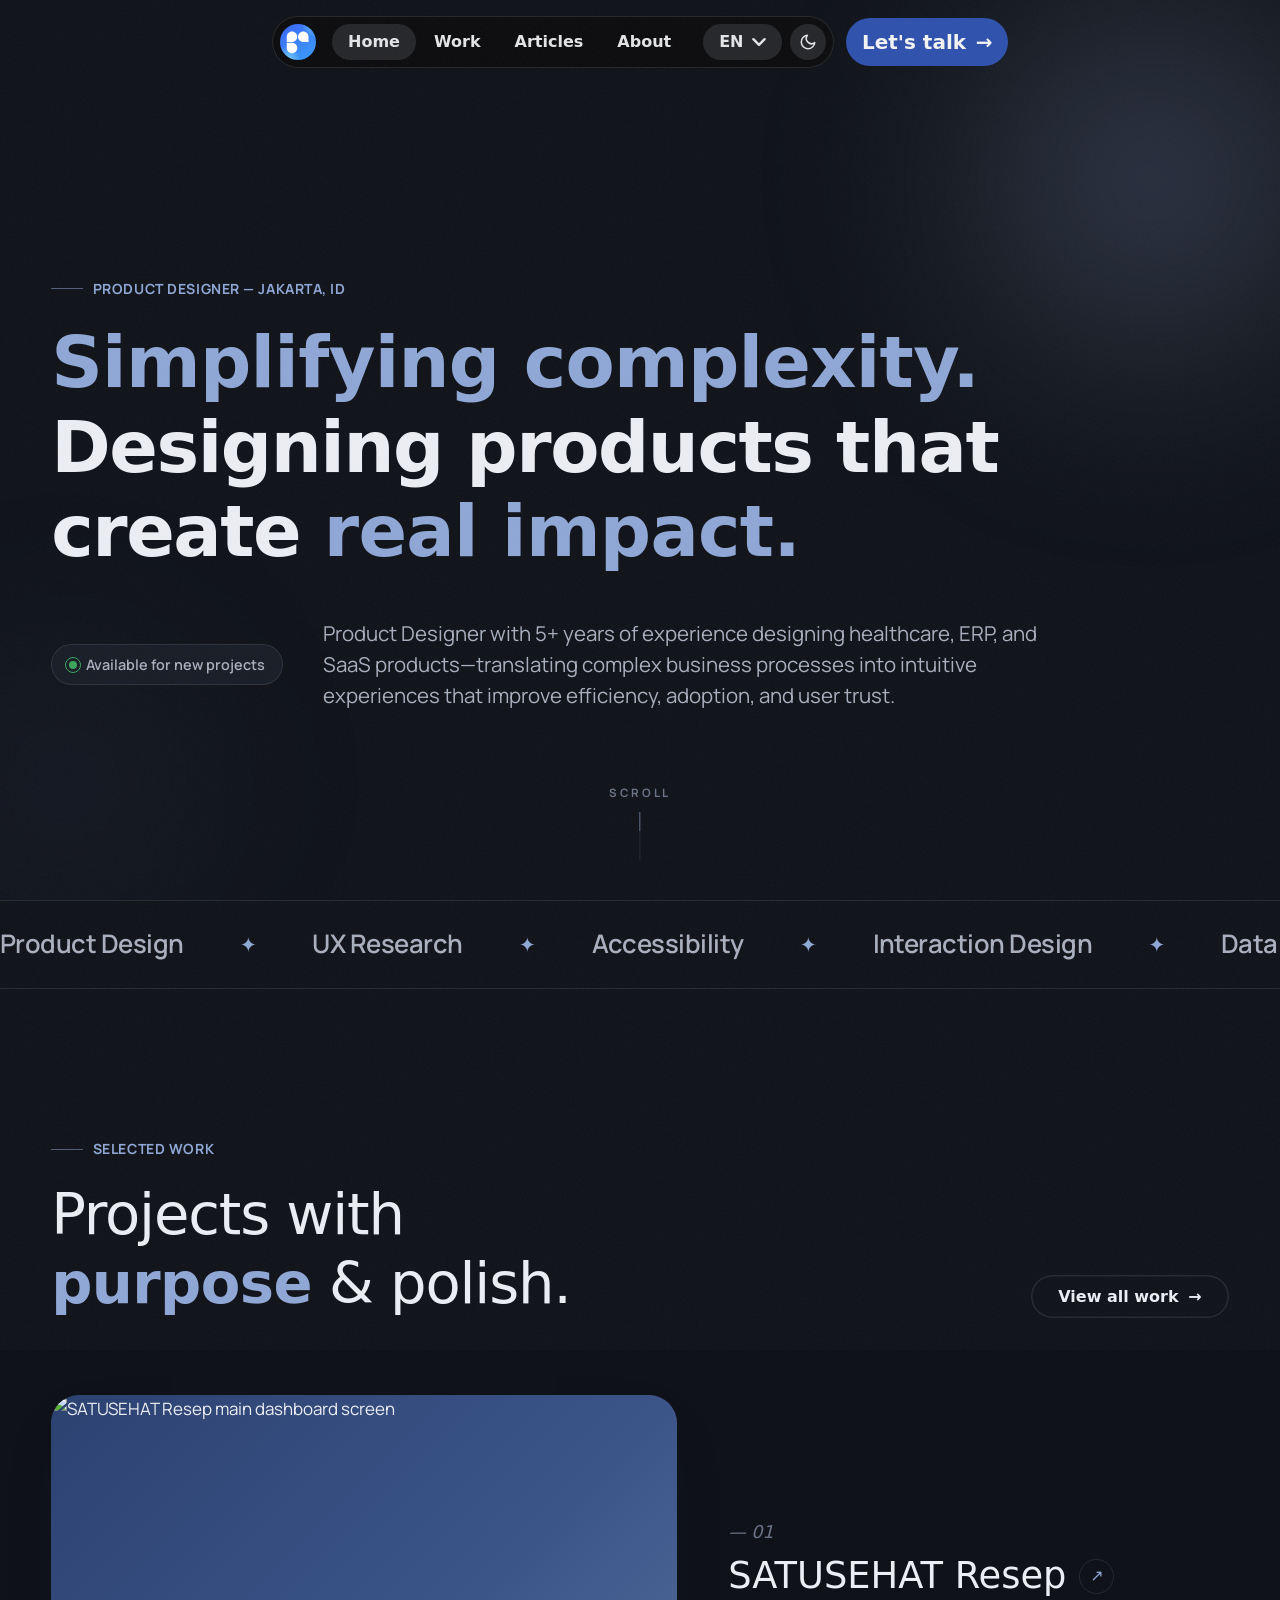
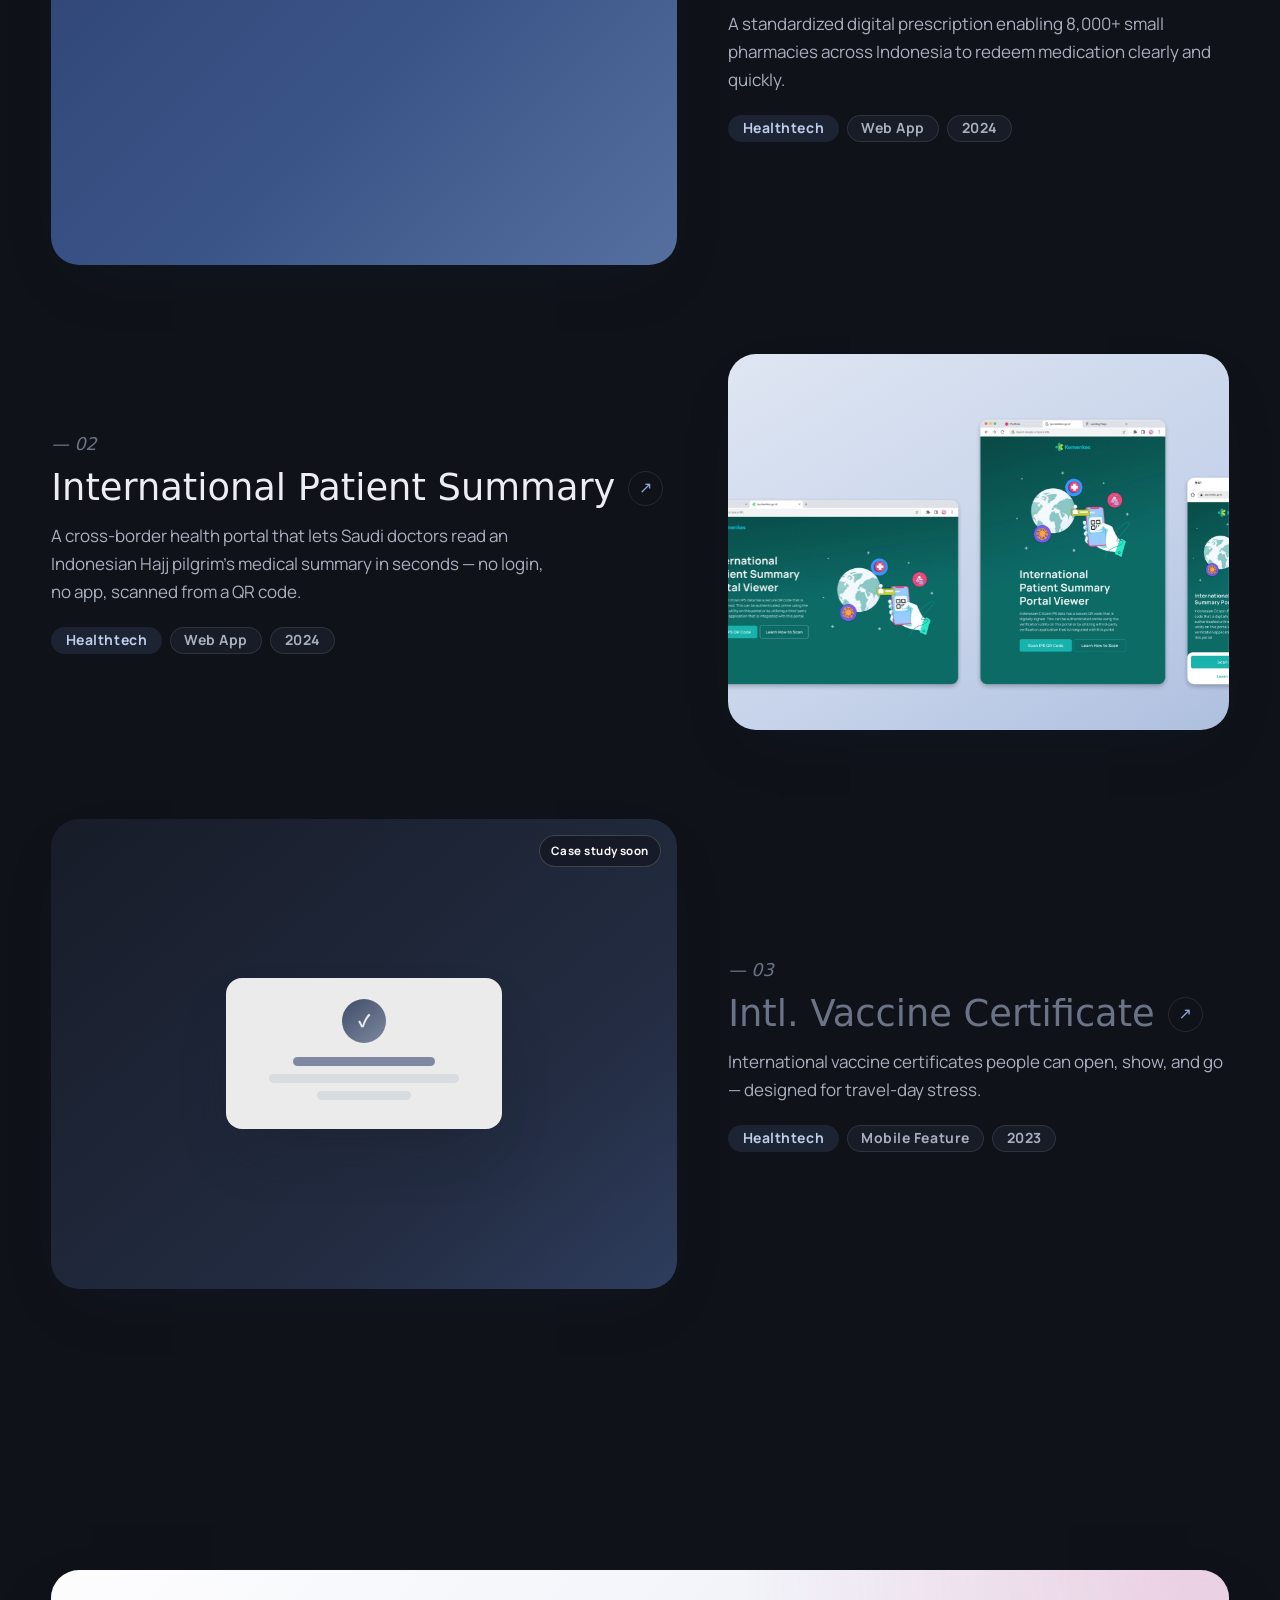
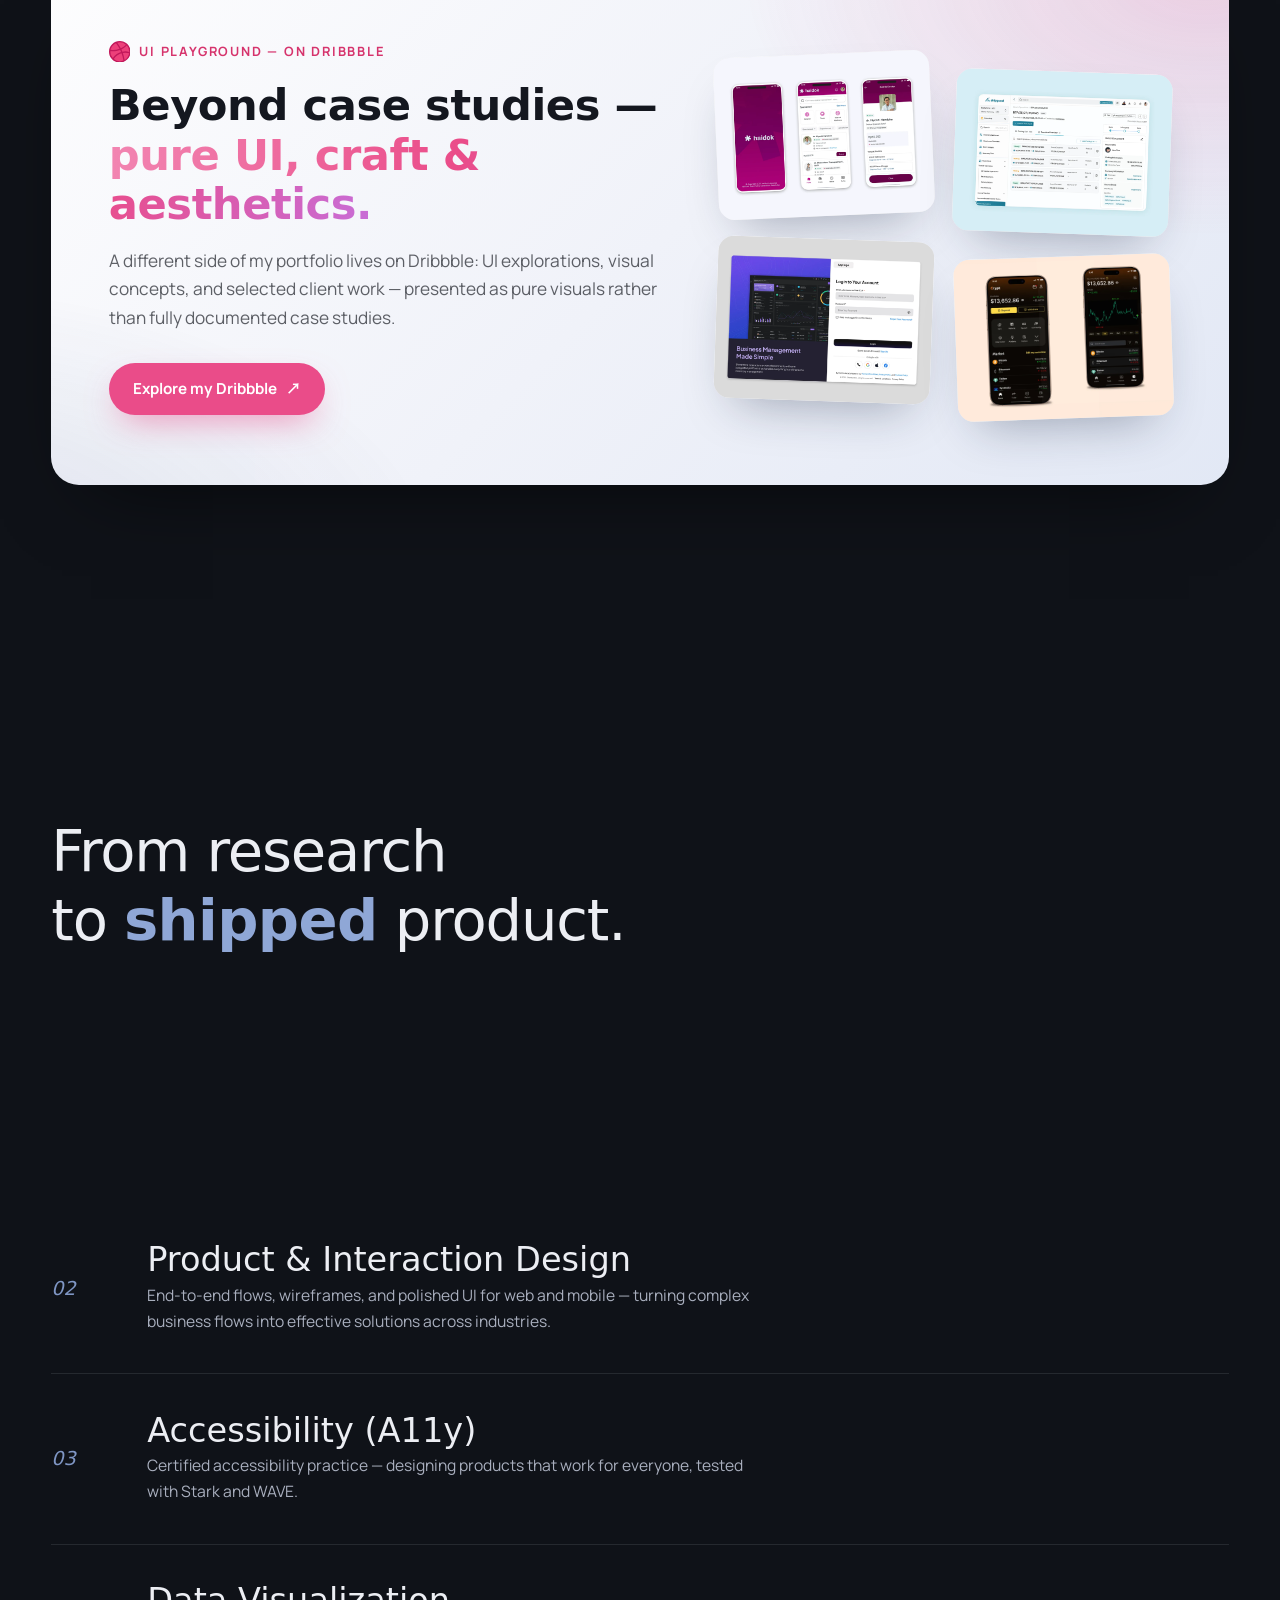
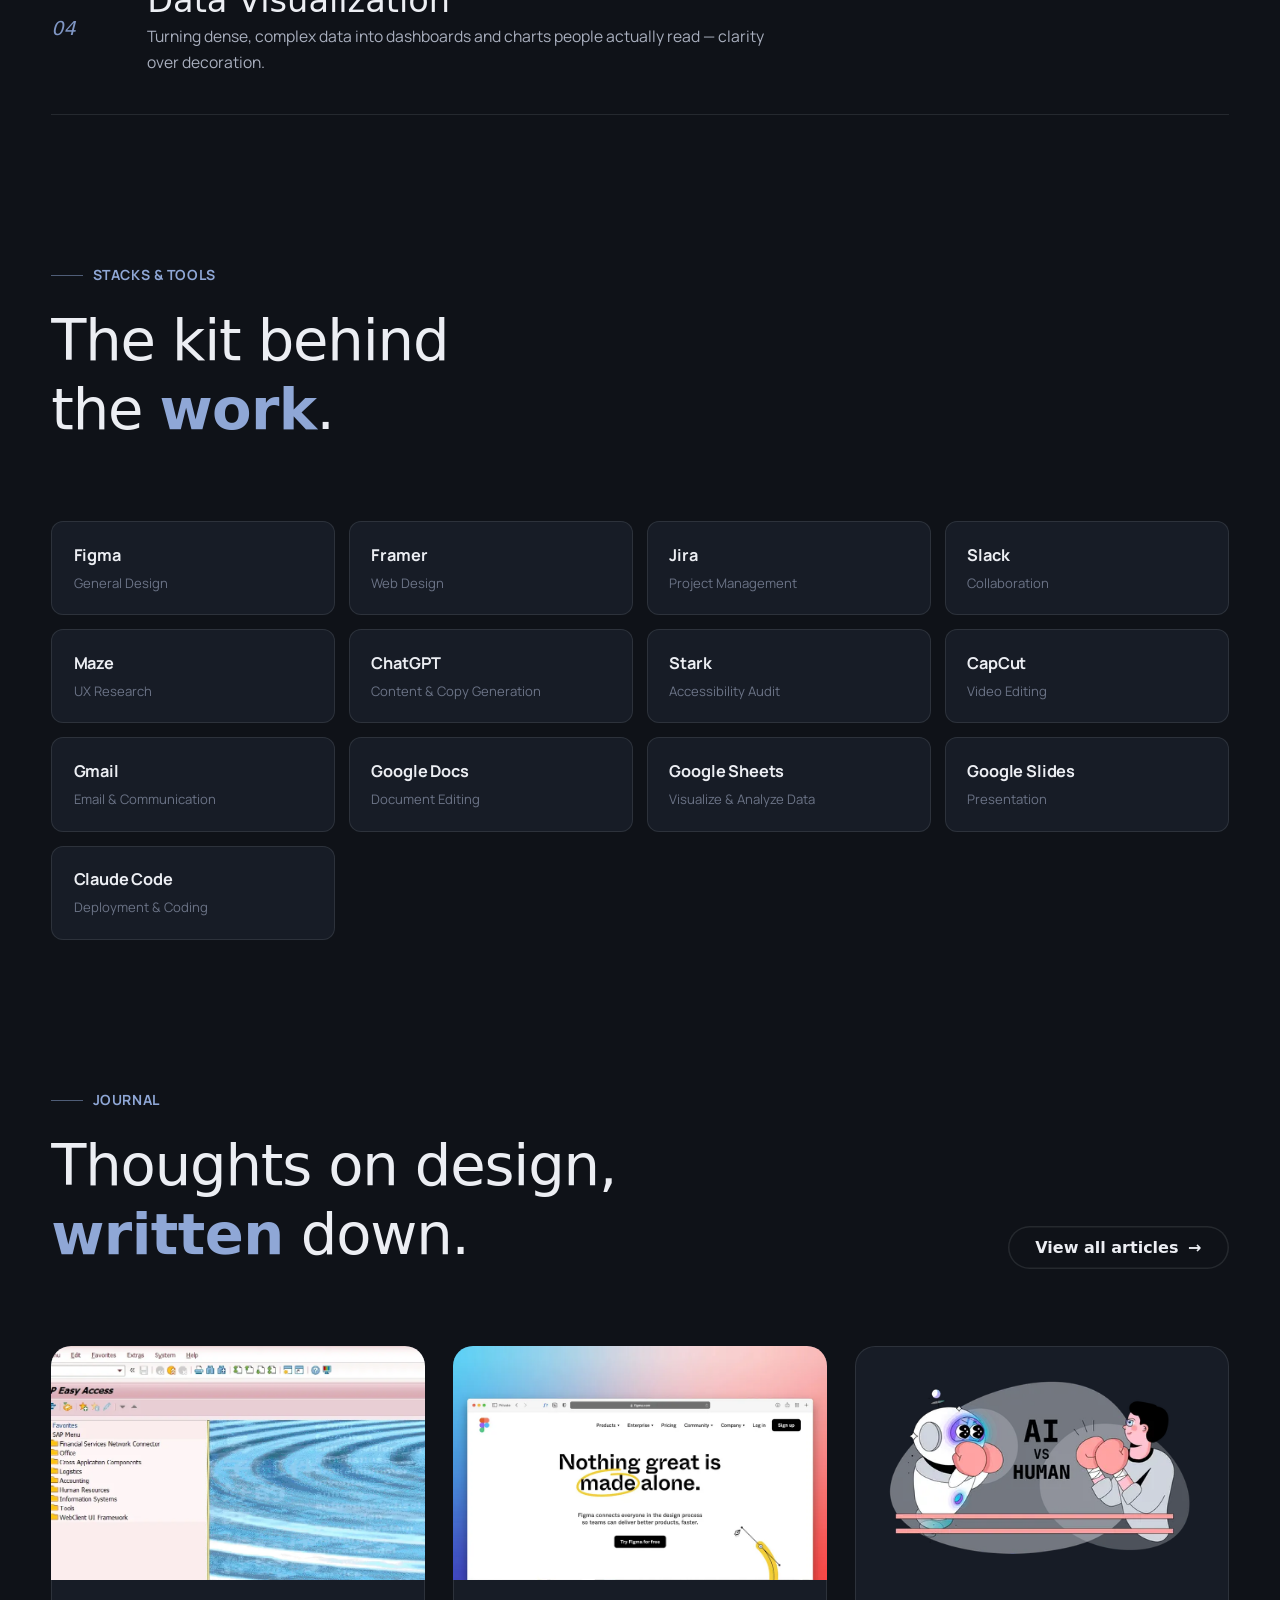
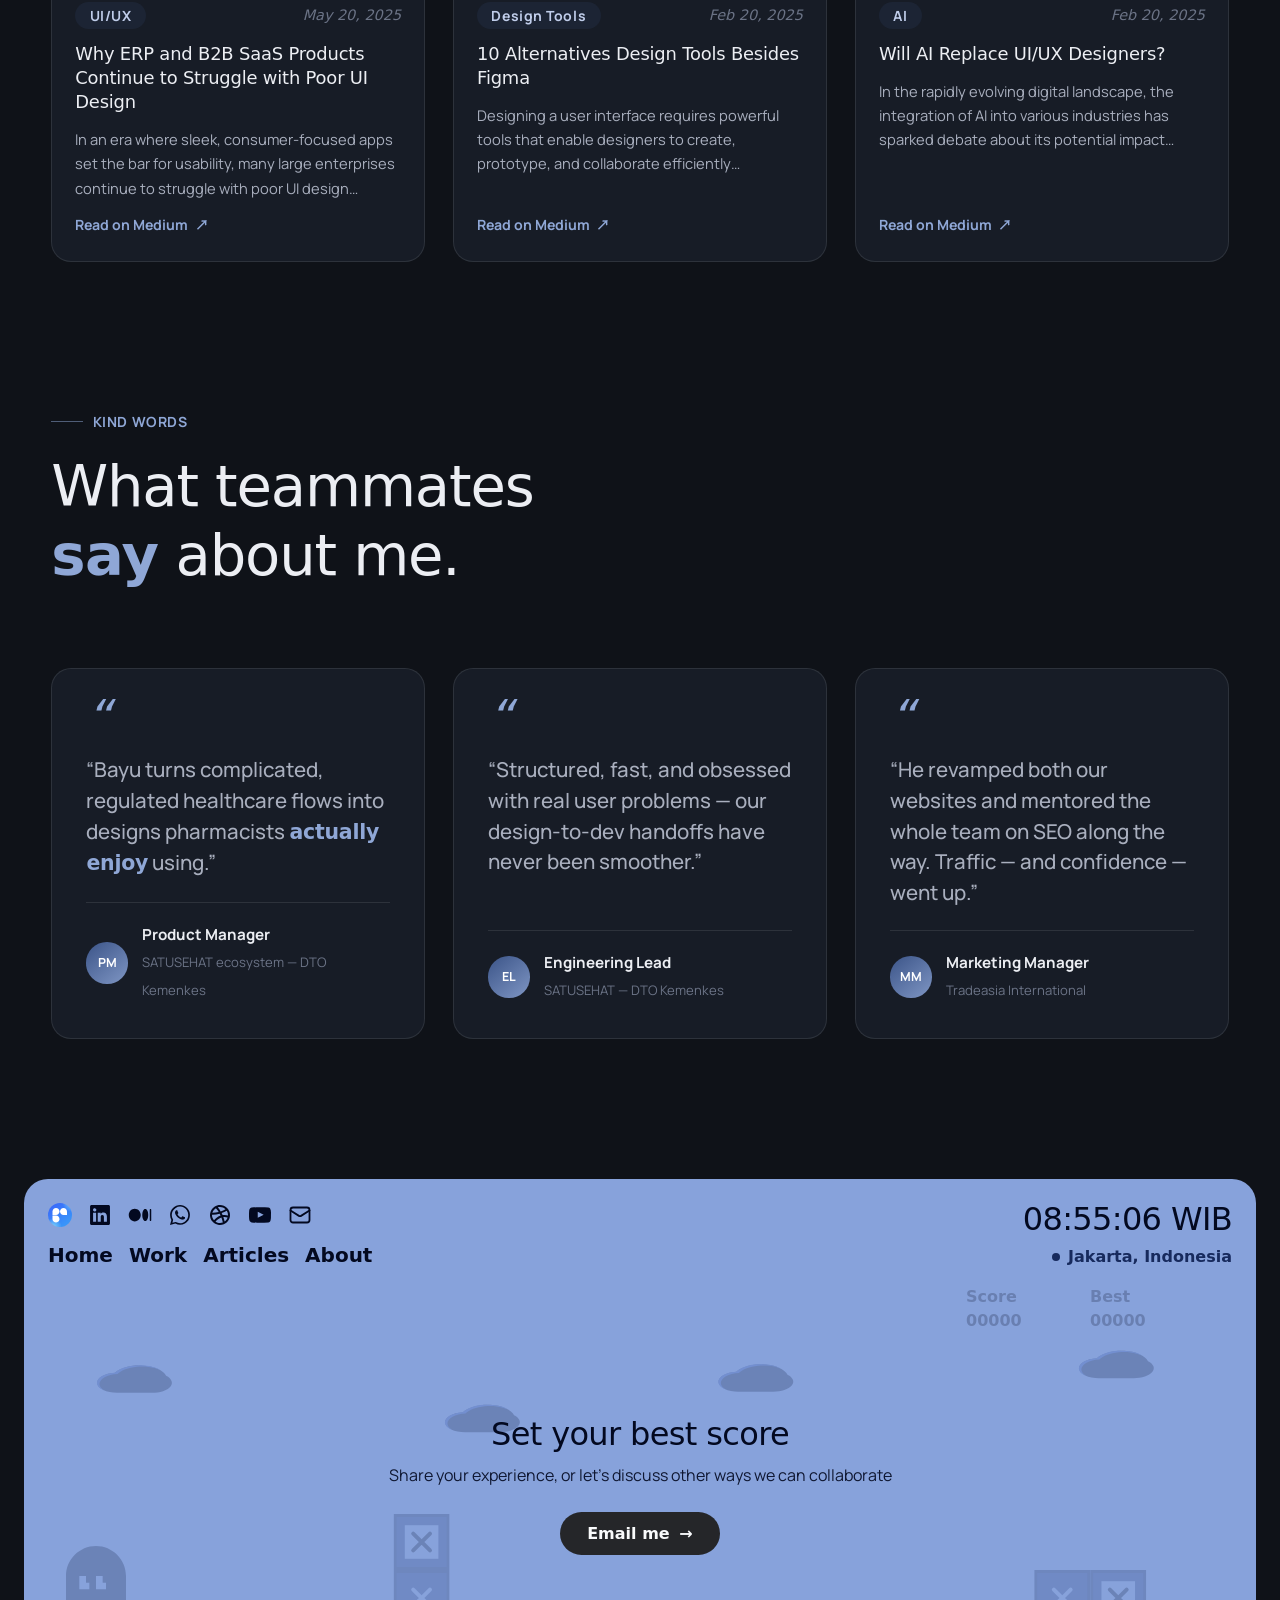
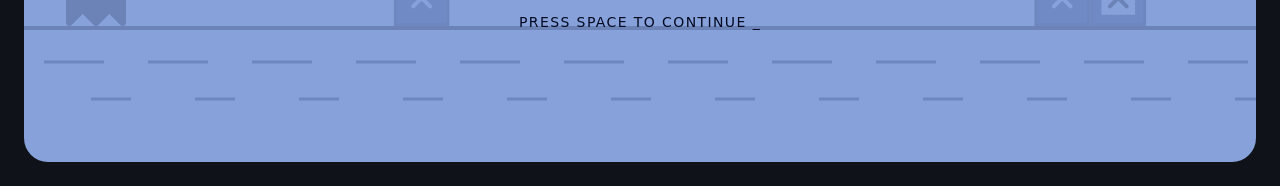
==== commit 27a660ff: "Revamp footer with dino-style mini game and self-hosted Lenis - Replace mega-footer on all 7 pages w" ====
--- a/index.html
+++ b/index.html
@@ -424,49 +424,50 @@
   </main>
 
   <!-- ===== Mega Footer ===== -->
-  <footer class="mega-footer">
-    <div class="container footer-cta-row">
-      <div>
-        <p class="f-eyebrow reveal" data-i18n="footer.eyebrow">Have a project or a role in mind?</p>
-        <h2 class="f-title reveal" data-i18n-html="footer.title">Let's <em>collaborate</em> — freelance or full-time.</h2>
-      </div>
-      <a href="mailto:bayu.alpiansyah18@gmail.com" class="btn btn--light magnetic"><span data-i18n="footer.btn">Email me</span><span class="arrow">→</span></a>
-    </div>
-    <div class="footer-marquee" aria-hidden="true">
-      <div class="fm-track"><span>Bayu Alpiansyah&nbsp;✦&nbsp;Product Designer&nbsp;✦&nbsp;</span></div>
-      <div class="fm-track"><span>Bayu Alpiansyah&nbsp;✦&nbsp;Product Designer&nbsp;✦&nbsp;</span></div>
-    </div>
-    <div class="container footer-cols">
-      <div class="f-col">
-        <p class="f-label" data-i18n="footer.menu">Menu</p>
-        <a class="f-link" href="index.html"><span class="fl-arrow">→</span><span data-i18n="nav.home">Home</span></a>
-        <a class="f-link" href="work.html"><span class="fl-arrow">→</span><span data-i18n="nav.work">Work</span></a>
-        <a class="f-link" href="articles.html"><span class="fl-arrow">→</span><span data-i18n="nav.articles">Articles</span></a>
-        <a class="f-link" href="about.html"><span class="fl-arrow">→</span><span data-i18n="nav.about">About</span></a>
-        <a class="f-link" href="contact.html"><span class="fl-arrow">→</span><span data-i18n="nav.contact">Contact</span></a>
-      </div>
-      <div class="f-col">
-        <p class="f-label" data-i18n="footer.connect">Connect</p>
-        <a class="f-link" href="https://www.linkedin.com/in/bayu-alpiansyah/" target="_blank" rel="noopener"><span class="fl-arrow">→</span><span>LinkedIn</span></a>
-        <a class="f-link" href="https://medium.com/@bayu.alpiansyah" target="_blank" rel="noopener"><span class="fl-arrow">→</span><span>Medium</span></a>
-        <a class="f-link" href="https://www.youtube.com/@bayuxdesign" target="_blank" rel="noopener"><span class="fl-arrow">→</span><span>YouTube</span></a>
-        <a class="f-link" href="https://wa.me/6285885800802" target="_blank" rel="noopener"><span class="fl-arrow">→</span><span>WhatsApp</span></a>
-      </div>
-      <div class="f-col">
-        <p class="f-label" data-i18n="footer.contactl">Contact</p>
-        <a class="f-link" href="mailto:bayu.alpiansyah18@gmail.com"><span class="fl-arrow">→</span><span>bayu.alpiansyah18@gmail.com</span></a>
-        <a class="f-link" href="tel:+6285885800802"><span class="fl-arrow">→</span><span>+62 858-8580-0802</span></a>
-        <p class="f-loc"><span class="live-dot"></span><span data-i18n="footer.loc">Jakarta, Indonesia</span> · <span data-clock>--:--:--</span> WIB</p>
-      </div>
-    </div>
-    <div class="container footer-bottom2">
-      <span>© <span data-year>2026</span> Bayu Alpiansyah · <span data-i18n="footer.rights">Designed &amp; built with care in Jakarta.</span></span>
-      <button class="to-top magnetic" aria-label="Back to top">↑</button>
+  <footer class="game-footer" id="gameFooter">
+    <div class="gf-card">
+      <div class="gf-top">
+        <div class="gf-brand">
+          <div class="gf-icons">
+            <a class="gf-logo" href="index.html" aria-label="Home"><img src="assets/logo.svg" alt="Bayu Alpiansyah" width="24" height="24"></a>
+            <a href="https://www.linkedin.com/in/bayu-alpiansyah/" target="_blank" rel="noopener" aria-label="LinkedIn"><svg viewBox="0 0 36 36" fill="none" xmlns="http://www.w3.org/2000/svg" aria-hidden="true"><path d="M30.7048 3H5.29484C5.00921 2.99603 4.72559 3.04837 4.46019 3.15402C4.19479 3.25968 3.9528 3.41658 3.74804 3.61576C3.54328 3.81495 3.37977 4.05252 3.26683 4.31491C3.1539 4.5773 3.09376 4.85936 3.08984 5.145V30.855C3.09376 31.1406 3.1539 31.4227 3.26683 31.6851C3.37977 31.9475 3.54328 32.185 3.74804 32.3842C3.9528 32.5834 4.19479 32.7403 4.46019 32.846C4.72559 32.9516 5.00921 33.004 5.29484 33H30.7048C30.9905 33.004 31.2741 32.9516 31.5395 32.846C31.8049 32.7403 32.0469 32.5834 32.2516 32.3842C32.4564 32.185 32.6199 31.9475 32.7329 31.6851C32.8458 31.4227 32.9059 31.1406 32.9098 30.855V5.145C32.9059 4.85936 32.8458 4.5773 32.7329 4.31491C32.6199 4.05252 32.4564 3.81495 32.2516 3.61576C32.0469 3.41658 31.8049 3.25968 31.5395 3.15402C31.2741 3.04837 30.9905 2.99603 30.7048 3ZM12.1348 28.11H7.63484V14.61H12.1348V28.11ZM9.88484 12.72C9.26424 12.72 8.66905 12.4735 8.23021 12.0346C7.79138 11.5958 7.54484 11.0006 7.54484 10.38C7.54484 9.75939 7.79138 9.1642 8.23021 8.72537C8.66905 8.28653 9.26424 8.04 9.88484 8.04C10.2144 8.00262 10.5481 8.03528 10.8642 8.13582C11.1802 8.23636 11.4715 8.40253 11.7188 8.62344C11.9662 8.84435 12.1641 9.11501 12.2996 9.41772C12.4352 9.72042 12.5052 10.0483 12.5052 10.38C12.5052 10.7117 12.4352 11.0396 12.2996 11.3423C12.1641 11.645 11.9662 11.9156 11.7188 12.1366C11.4715 12.3575 11.1802 12.5236 10.8642 12.6242C10.5481 12.7247 10.2144 12.7574 9.88484 12.72ZM28.3648 28.11H23.8648V20.865C23.8648 19.05 23.2198 17.865 21.5848 17.865C21.0788 17.8687 20.5861 18.0274 20.1731 18.3198C19.7601 18.6121 19.4466 19.024 19.2748 19.5C19.1575 19.8526 19.1066 20.2239 19.1248 20.595V28.095H14.6248C14.6248 28.095 14.6248 15.825 14.6248 14.595H19.1248V16.5C19.5336 15.7907 20.1282 15.2063 20.8445 14.8098C21.5608 14.4133 22.3717 14.2198 23.1898 14.25C26.1898 14.25 28.3648 16.185 28.3648 20.34V28.11Z" fill="currentColor"/></svg></a>
+            <a href="https://medium.com/@bayu.alpiansyah" target="_blank" rel="noopener" aria-label="Medium"><svg viewBox="0 0 36 36" fill="none" xmlns="http://www.w3.org/2000/svg" aria-hidden="true"><path d="M19.125 18C19.125 23.2728 15.0877 27.5625 10.125 27.5625C5.16234 27.5625 1.125 23.2728 1.125 18C1.125 12.7272 5.16234 8.4375 10.125 8.4375C15.0877 8.4375 19.125 12.7273 19.125 18ZM25.875 9C25.0759 9 23.5688 9.38823 22.4545 11.9884C21.7584 13.6126 21.375 15.7477 21.375 18C21.375 20.2523 21.7584 22.3874 22.4545 24.0116C23.5688 26.6118 25.0759 27 25.875 27C26.6741 27 28.1812 26.6118 29.2955 24.0116C29.9916 22.3874 30.375 20.2523 30.375 18C30.375 15.7477 29.9916 13.6126 29.2955 11.9884C28.1812 9.38823 26.6741 9 25.875 9ZM33.75 9C33.4516 9.00001 33.1655 9.11855 32.9545 9.32952C32.7435 9.5405 32.625 9.82664 32.625 10.125V25.875C32.625 26.1734 32.7435 26.4595 32.9545 26.6705C33.1655 26.8815 33.4516 27 33.75 27C34.0484 27 34.3345 26.8815 34.5455 26.6705C34.7565 26.4595 34.875 26.1734 34.875 25.875V10.125C34.875 9.82664 34.7565 9.5405 34.5455 9.32952C34.3345 9.11855 34.0484 9.00001 33.75 9Z" fill="currentColor"/></svg></a>
+            <a href="https://wa.me/6285885800802" target="_blank" rel="noopener" aria-label="WhatsApp"><svg viewBox="0 0 36 36" fill="none" xmlns="http://www.w3.org/2000/svg" aria-hidden="true"><path d="M24.9 21C24.6 20.85 22.65 19.95 22.35 19.8C22.05 19.65 21.75 19.65 21.45 19.95C21.15 20.25 20.55 21.15 20.25 21.45C20.1 21.75 19.8 21.75 19.5 21.6C18.45 21.15 17.4 20.55 16.5 19.8C15.75 19.05 15 18.15 14.4 17.25C14.25 16.95 14.4 16.65 14.55 16.5C14.7 16.35 14.85 16.05 15.15 15.9C15.3 15.75 15.45 15.45 15.45 15.3C15.6 15.15 15.6 14.85 15.45 14.7C15.3 14.55 14.55 12.75 14.25 12C14.1 10.95 13.8 10.95 13.5 10.95H12.75C12.45 10.95 12 11.25 11.85 11.4C10.95 12.3 10.5 13.35 10.5 14.55C10.65 15.9 11.1 17.25 12 18.45C13.65 20.85 15.75 22.8 18.3 24C19.05 24.3 19.65 24.6 20.4 24.75C21.15 25.05 21.9 25.05 22.8 24.9C23.85 24.75 24.75 24 25.35 23.1C25.65 22.5 25.65 21.9 25.5 21.3L24.9 21ZM28.65 7.35C22.8 1.5 13.35 1.5 7.5 7.35C2.7 12.15 1.8 19.5 5.1 25.35L3 33L10.95 30.9C13.2 32.1 15.6 32.7 18 32.7C26.25 32.7 32.85 26.1 32.85 17.85C33 13.95 31.35 10.2 28.65 7.35ZM24.6 28.35C22.65 29.55 20.4 30.3 18 30.3C15.75 30.3 13.65 29.7 11.7 28.65L11.25 28.35L6.6 29.55L7.8 25.05L7.5 24.6C3.9 18.6 5.7 11.1 11.55 7.35C17.4 3.6 24.9 5.55 28.5 11.25C32.1 17.1 30.45 24.75 24.6 28.35Z" fill="currentColor"/></svg></a>
+            <a href="https://dribbble.com/bayu_alpiansyah" target="_blank" rel="noopener" aria-label="Dribbble"><svg viewBox="0 0 36 36" fill="none" xmlns="http://www.w3.org/2000/svg" aria-hidden="true"><path d="M18 3C15.0333 3 12.1332 3.87973 9.66645 5.52796C7.19972 7.17618 5.27713 9.51886 4.14181 12.2597C3.0065 15.0006 2.70945 18.0166 3.28823 20.9264C3.86701 23.8361 5.29562 26.5088 7.39341 28.6066C9.49119 30.7044 12.1639 32.133 15.0737 32.7118C17.9834 33.2906 20.9994 32.9935 23.7403 31.8582C26.4812 30.7229 28.8238 28.8003 30.4721 26.3336C32.1203 23.8668 33 20.9667 33 18C33 16.0302 32.612 14.0796 31.8582 12.2597C31.1044 10.4399 29.9995 8.78628 28.6066 7.3934C27.2137 6.00052 25.5601 4.89563 23.7403 4.14181C21.9204 3.38799 19.9698 3 18 3ZM18 6C21.0821 5.99877 24.0447 7.1924 26.265 9.33C23.973 10.6743 21.5443 11.7705 19.02 12.6C17.7637 10.4352 16.3234 8.38266 14.715 6.465C15.783 6.1575 16.8887 6.00098 18 6ZM11.835 7.725C13.4065 9.52276 14.817 11.4552 16.05 13.5C13.1057 14.2311 10.0838 14.6038 7.05001 14.61H6.51001C7.36081 11.7295 9.26091 9.27271 11.835 7.725ZM9.00001 25.965C7.04814 23.7731 5.97913 20.9349 6.00001 18C6.00001 17.85 6.00001 17.7 6.00001 17.565H7.02001C10.5711 17.5333 14.1021 17.0288 17.52 16.065C18 16.98 18.45 17.925 18.885 18.9C16.5472 19.7241 14.37 20.9472 12.45 22.515L12 22.875C10.9307 23.8354 9.92834 24.8678 9.00001 25.965ZM18 30C15.6091 30.0053 13.2723 29.2891 11.295 27.945C12.0253 27.1074 12.8068 26.3159 13.635 25.575L14.115 25.17C15.8898 23.6773 17.9235 22.5232 20.115 21.765C21.017 24.204 21.7193 26.7122 22.215 29.265C20.8647 29.758 19.4375 30.0069 18 30ZM24.945 27.765C24.4543 25.4948 23.8128 23.2599 23.025 21.075H23.535C23.5941 21.0604 23.6559 21.0604 23.715 21.075H23.88H24.03H24.75C26.3285 21.0795 27.8952 21.3482 29.385 21.87C28.5665 24.2555 27.0118 26.3197 24.945 27.765ZM24.75 18C24.435 18 24.12 18 23.82 18C23.6258 17.9755 23.4292 17.9755 23.235 18C22.8273 18.025 22.4216 18.0751 22.02 18.15H21.87C21.435 17.145 20.985 16.17 20.49 15.15C23.1759 14.2276 25.7556 13.0207 28.185 11.55C29.3902 13.4841 30.0197 15.7213 30 18C30 18.255 30 18.51 30 18.765C28.3 18.2403 26.529 17.9823 24.75 18Z" fill="currentColor"/></svg></a>
+            <a href="https://www.youtube.com/@bayuxdesign" target="_blank" rel="noopener" aria-label="YouTube"><svg viewBox="0 0 36 36" fill="none" xmlns="http://www.w3.org/2000/svg" aria-hidden="true"><path d="M34.4995 14.565C34.5737 12.418 34.1042 10.287 33.1346 8.37C32.4767 7.5834 31.5636 7.05256 30.5546 6.87C26.3808 6.49129 22.1898 6.33607 17.9996 6.405C13.8245 6.33294 9.64861 6.48315 5.48955 6.855C4.66728 7.00457 3.90633 7.39026 3.29955 7.965C1.94955 9.21 1.79955 11.34 1.64955 13.14C1.43192 16.3763 1.43192 19.6237 1.64955 22.86C1.69295 23.8731 1.84379 24.8787 2.09955 25.86C2.28041 26.6176 2.64634 27.3185 3.16455 27.9C3.77545 28.5052 4.55413 28.9128 5.39955 29.07C8.63343 29.4692 11.8919 29.6346 15.1496 29.565C20.3996 29.64 25.0046 29.565 30.4496 29.145C31.3157 28.9975 32.1163 28.5893 32.7446 27.975C33.1645 27.5549 33.4782 27.0406 33.6596 26.475C34.196 24.8289 34.4595 23.1062 34.4396 21.375C34.4995 20.535 34.4995 15.465 34.4995 14.565ZM14.6096 22.275V12.99L23.4896 17.655C20.9996 19.035 17.7146 20.595 14.6096 22.275Z" fill="currentColor"/></svg></a>
+            <a href="mailto:bayu.alpiansyah18@gmail.com" aria-label="Email"><svg viewBox="0 0 24 24" fill="none" stroke="currentColor" stroke-width="1.8" stroke-linecap="round" stroke-linejoin="round" xmlns="http://www.w3.org/2000/svg" aria-hidden="true"><rect x="2.5" y="4.5" width="19" height="15" rx="2.5"/><path d="m21.5 7.5-8.47 5.38a1.94 1.94 0 0 1-2.06 0L2.5 7.5"/></svg></a>
+          </div>
+          <nav class="gf-nav" aria-label="Footer">
+            <a href="index.html" data-i18n="nav.home">Home</a>
+            <a href="work.html" data-i18n="nav.work">Work</a>
+            <a href="articles.html" data-i18n="nav.articles">Articles</a>
+            <a href="about.html" data-i18n="nav.about">About</a>
+          </nav>
+        </div>
+        <div class="gf-time">
+          <p class="gf-clock"><span data-clock>--:--:--</span> WIB</p>
+          <p class="gf-loc"><span class="live-dot"></span><span data-i18n="footer.loc">Jakarta, Indonesia</span></p>
+        </div>
+      </div>
+      <div class="gf-stage" id="gfStage">
+        <div class="gf-scores">
+          <div><span data-i18n="gf.score">Score</span><strong id="gfScore">00000</strong></div>
+          <div><span data-i18n="gf.best">Best</span><strong id="gfBest">00000</strong></div>
+        </div>
+        <canvas class="gf-canvas" id="gfCanvas" role="img" aria-label="Mini game: jump over the obstacles"></canvas>
+        <div class="gf-overlay is-visible" id="gfOverlay">
+          <h2 class="gf-ov-title" data-i18n="gf.title">Set your best score</h2>
+          <p class="gf-ov-sub" data-i18n="gf.sub">Share your experience, or let's discuss other ways we can collaborate</p>
+          <a class="btn btn--light magnetic gf-ov-btn" href="mailto:bayu.alpiansyah18@gmail.com"><span data-i18n="footer.btn">Email me</span><span class="arrow">→</span></a>
+          <p class="gf-ov-press"><span class="gf-press-key" data-i18n="gf.press">PRESS SPACE TO CONTINUE</span><span class="gf-press-tap" data-i18n="gf.tap">TAP TO CONTINUE</span> <span class="gf-cursor">_</span></p>
+        </div>
+      </div>
     </div>
   </footer>
 
-  <script src="https://unpkg.com/lenis@1.3.25/dist/lenis.min.js"></script>
+  <script src="js/vendor/lenis.min.js"></script>
   <script src="js/i18n.js"></script>
   <script src="js/main.js"></script>
+  <script src="js/footer-game.js"></script>
 </body>
 </html>
--- a/css/style.css
+++ b/css/style.css
@@ -1547,166 +1547,200 @@
 [data-theme="dark"] .theme-toggle .ic-moon { display: block; }
 
 /* ---------- Mega footer ---------- */
-.mega-footer {
+/* ---------- Game footer ---------- */
+:root {
+  --gf-bg: #1d41ae;
+  --gf-text: #f7faff;
+  --gf-muted: #ceddfb;
+}
+[data-theme="dark"] {
+  --gf-bg: #87a2db;
+  --gf-text: #030920;
+  --gf-muted: #172a5d;
+}
+.game-footer {
+  margin-top: var(--section);
+  padding: 0 24px 24px;
+}
+.gf-card {
   position: relative;
-  margin-top: var(--section);
-  background: var(--blue-ink);
-  color: #fff;
-  border-radius: clamp(20px, 4vw, 40px) clamp(20px, 4vw, 40px) 0 0;
+  display: flex;
+  flex-direction: column;
+  height: 583px;
+  background: var(--gf-bg);
+  border-radius: 24px;
   overflow: hidden;
-  padding-top: clamp(4rem, 8vw, 7rem);
-}
-.mega-footer::before,
-.mega-footer .f-orb {
-  content: "";
+  transition: background 0.4s ease;
+}
+.gf-top {
+  position: relative;
+  z-index: 2;
+  display: flex;
+  align-items: flex-start;
+  justify-content: space-between;
+  gap: 24px;
+  padding: 24px;
+}
+.gf-icons {
+  display: flex;
+  align-items: center;
+  gap: 16px;
+}
+.gf-icons a {
+  display: block;
+  width: 24px;
+  height: 24px;
+  color: var(--gf-text);
+  transition: opacity 0.25s ease, transform 0.3s var(--ease);
+}
+.gf-icons a:hover { opacity: 0.7; transform: translateY(-2px); }
+.gf-icons svg { width: 100%; height: 100%; display: block; }
+.gf-logo img { width: 24px; height: 24px; display: block; }
+.gf-nav {
+  display: flex;
+  gap: 16px;
+  margin-top: 18px;
+}
+.gf-nav a {
+  font-family: var(--font-serif);
+  font-weight: 700;
+  font-size: 20px;
+  line-height: 1;
+  color: var(--gf-text);
+  transition: opacity 0.25s ease;
+}
+.gf-nav a:hover { opacity: 0.7; }
+.gf-time { flex-shrink: 0; text-align: right; }
+.gf-clock {
+  font-family: var(--font-serif);
+  font-weight: 500;
+  font-size: 32px;
+  line-height: 1.06;
+  letter-spacing: -0.02em;
+  color: var(--gf-text);
+  font-variant-numeric: tabular-nums;
+}
+.gf-loc {
+  display: flex;
+  align-items: center;
+  justify-content: flex-end;
+  gap: 8px;
+  margin-top: 12px;
+  font-family: var(--font-serif);
+  font-weight: 700;
+  font-size: 16px;
+  line-height: 1;
+  color: var(--gf-muted);
+}
+.gf-loc .live-dot {
+  width: 8px; height: 8px;
+  border-radius: 50%;
+  background: currentColor;
+  animation: blink 2s ease infinite;
+}
+@keyframes blink { 50% { opacity: 0.3; } }
+
+.gf-stage {
+  position: relative;
+  flex: 1;
+  min-height: 0;
+  cursor: pointer;
+  touch-action: manipulation;
+  -webkit-tap-highlight-color: transparent;
+}
+.gf-canvas {
   position: absolute;
-  width: 55vw; height: 55vw;
-  min-width: 26rem; min-height: 26rem;
-  border-radius: 50%;
-  top: -22%; right: -15%;
-  background: radial-gradient(circle, rgba(127, 150, 196, 0.3), transparent 62%);
-  filter: blur(40px);
-  animation: drift 14s ease-in-out infinite alternate;
+  inset: 0;
+  width: 100%;
+  height: 100%;
+  display: block;
+  transition: opacity 0.4s ease;
+}
+.gf-scores {
+  position: absolute;
+  top: 0;
+  right: 42px;
+  z-index: 1;
+  display: flex;
   pointer-events: none;
-}
-@keyframes drift {
-  from { transform: translate(0, 0) scale(1); }
-  to   { transform: translate(-16%, 12%) scale(1.18); }
-}
-.mega-footer em { color: #a4b8e4; }
-.f-eyebrow {
-  display: inline-flex;
-  align-items: center;
-  gap: 0.6rem;
-  font-size: 0.78rem;
-  font-weight: 700;
-  letter-spacing: 0.18em;
-  text-transform: uppercase;
-  color: var(--blue-soft);
-  margin-bottom: 1.2rem;
-}
-.f-eyebrow::before { content: ""; width: 2rem; height: 1px; background: var(--blue-soft); opacity: 0.6; }
-.f-title {
-  font-size: clamp(2rem, 4.6vw, 3.6rem);
-  font-weight: 700;
-  letter-spacing: -0.03em;
-  line-height: 1.12;
-  max-width: 15em;
-}
-.footer-cta-row {
-  position: relative;
-  display: flex;
-  align-items: flex-end;
-  justify-content: space-between;
-  gap: 2rem;
-  flex-wrap: wrap;
-  padding-bottom: clamp(2.5rem, 5vw, 4rem);
-}
-.footer-marquee {
-  border-block: 1px solid rgba(255, 255, 255, 0.12);
-  padding-block: clamp(0.9rem, 2vw, 1.5rem);
-  display: flex;
-  overflow: hidden;
-  user-select: none;
-}
-.footer-marquee .fm-track {
-  display: flex;
-  flex-shrink: 0;
-  animation: marquee 22s linear infinite;
-}
-.footer-marquee:hover .fm-track { animation-play-state: paused; }
-.fm-track span {
-  white-space: nowrap;
-  font-size: clamp(2.6rem, 7vw, 5.5rem);
-  font-weight: 800;
-  letter-spacing: -0.01em;
-  text-transform: uppercase;
-  color: transparent;
-  -webkit-text-stroke: 1.5px rgba(255, 255, 255, 0.32);
-  transition: color 0.5s ease, -webkit-text-stroke-color 0.5s ease;
-}
-.footer-marquee:hover .fm-track span {
-  color: #fff;
-  -webkit-text-stroke-color: transparent;
-}
-.footer-cols {
-  position: relative;
-  display: grid;
-  grid-template-columns: 1fr 1fr 1.4fr;
-  gap: 2.5rem;
-  padding-block: clamp(2.5rem, 5vw, 4rem);
-}
-@media (max-width: 760px) { .footer-cols { grid-template-columns: 1fr; gap: 2rem; } }
-.f-label {
-  font-size: 0.75rem;
-  font-weight: 700;
-  letter-spacing: 0.18em;
-  text-transform: uppercase;
-  color: var(--blue-soft);
-  margin-bottom: 1rem;
-}
-.f-link {
-  display: flex;
-  align-items: center;
-  width: fit-content;
-  color: rgba(255, 255, 255, 0.72);
-  font-weight: 600;
-  padding-block: 0.35rem;
-  transition: color 0.3s ease;
-}
-.f-link .fl-arrow {
-  display: inline-block;
-  max-width: 0;
-  opacity: 0;
-  overflow: hidden;
-  color: #a4b8e4;
-  transition: max-width 0.4s var(--ease), opacity 0.3s ease, margin-right 0.4s var(--ease);
-}
-.f-link:hover { color: #fff; }
-.f-link:hover .fl-arrow { max-width: 1.2em; opacity: 1; margin-right: 0.35em; }
-.f-loc {
-  color: rgba(255, 255, 255, 0.55);
-  font-size: 0.92rem;
-  margin-top: 0.9rem;
-  display: flex;
-  align-items: center;
-  gap: 0.5rem;
-  flex-wrap: wrap;
-}
-.f-loc .live-dot {
-  width: 7px; height: 7px;
-  border-radius: 50%;
-  background: #7ee2a0;
-  animation: blink 2s ease infinite;
-}
-@keyframes blink { 50% { opacity: 0.3; } }
-.footer-bottom2 {
-  position: relative;
-  display: flex;
-  align-items: center;
-  justify-content: space-between;
-  gap: 1rem;
-  flex-wrap: wrap;
-  border-top: 1px solid rgba(255, 255, 255, 0.12);
-  padding-block: 1.5rem;
-  font-size: 0.85rem;
-  color: rgba(255, 255, 255, 0.5);
-}
-.to-top {
-  width: 52px; height: 52px;
-  border-radius: 50%;
-  border: 1.5px solid rgba(255, 255, 255, 0.3);
-  color: #fff;
-  font-size: 1.1rem;
-  display: grid;
-  place-items: center;
-  transition: background 0.35s ease, color 0.35s ease, transform 0.4s var(--ease), border-color 0.35s ease;
-}
-.to-top:hover {
-  background: #fff;
-  color: var(--blue-ink);
-  border-color: #fff;
-  transform: translateY(-5px);
+  transition: opacity 0.4s ease;
+}
+.gf-scores > div {
+  display: flex;
+  flex-direction: column;
+  gap: 8px;
+  width: 124px;
+  font-family: var(--font-serif);
+  font-weight: 700;
+  font-size: 16px;
+  line-height: 1;
+  color: var(--gf-text);
+}
+.gf-scores strong { font-weight: 700; font-variant-numeric: tabular-nums; }
+.gf-stage.is-idle .gf-canvas,
+.gf-stage.is-idle .gf-scores { opacity: 0.22; }
+
+.gf-overlay {
+  position: absolute;
+  inset: 0;
+  z-index: 2;
+  display: none;
+  flex-direction: column;
+  align-items: center;
+  justify-content: center;
+  text-align: center;
+  padding: 24px;
+}
+.gf-overlay.is-visible { display: flex; }
+.gf-ov-title {
+  font-family: var(--font-serif);
+  font-weight: 500;
+  font-size: 32px;
+  line-height: 1.06;
+  letter-spacing: -0.02em;
+  color: var(--gf-text);
+}
+.gf-ov-sub {
+  margin-top: 10px;
+  max-width: 40em;
+  font-size: 1rem;
+  color: var(--gf-text);
+  opacity: 0.9;
+}
+.gf-ov-btn { margin-top: 24px; }
+[data-theme="dark"] .gf-ov-btn { background: #252629; color: #f9fafb; }
+[data-theme="dark"] .gf-ov-btn:hover { color: #fff; }
+.gf-ov-press {
+  margin-top: 56px;
+  font-family: var(--font-serif);
+  font-weight: 500;
+  font-size: 14px;
+  letter-spacing: 0.1em;
+  color: var(--gf-text);
+}
+.gf-cursor { display: inline-block; animation: gf-blink 1s steps(2) infinite; }
+@keyframes gf-blink { 50% { opacity: 0; } }
+.gf-press-tap { display: none; }
+@media (pointer: coarse) {
+  .gf-press-key { display: none; }
+  .gf-press-tap { display: inline; }
+}
+.gf-static .gf-ov-press { display: none; }
+
+@media (max-width: 640px) {
+  .game-footer { padding: 0 16px 16px; }
+  .gf-card { height: 500px; border-radius: 20px; }
+  .gf-top { flex-direction: column; gap: 20px; padding: 20px; }
+  .gf-time { text-align: left; }
+  .gf-loc { justify-content: flex-start; }
+  .gf-nav { gap: 14px; margin-top: 16px; }
+  .gf-nav a { font-size: 18px; }
+  .gf-clock { font-size: 24px; }
+  .gf-scores { right: 20px; }
+  .gf-scores > div { width: 92px; font-size: 13px; }
+  .gf-ov-title { font-size: 24px; }
+  .gf-ov-sub { font-size: 0.9rem; }
+  .gf-ov-press { margin-top: 36px; font-size: 12px; }
 }
 
 /* ---------- Extra cover mock UI: smartwatch & certificate ---------- */
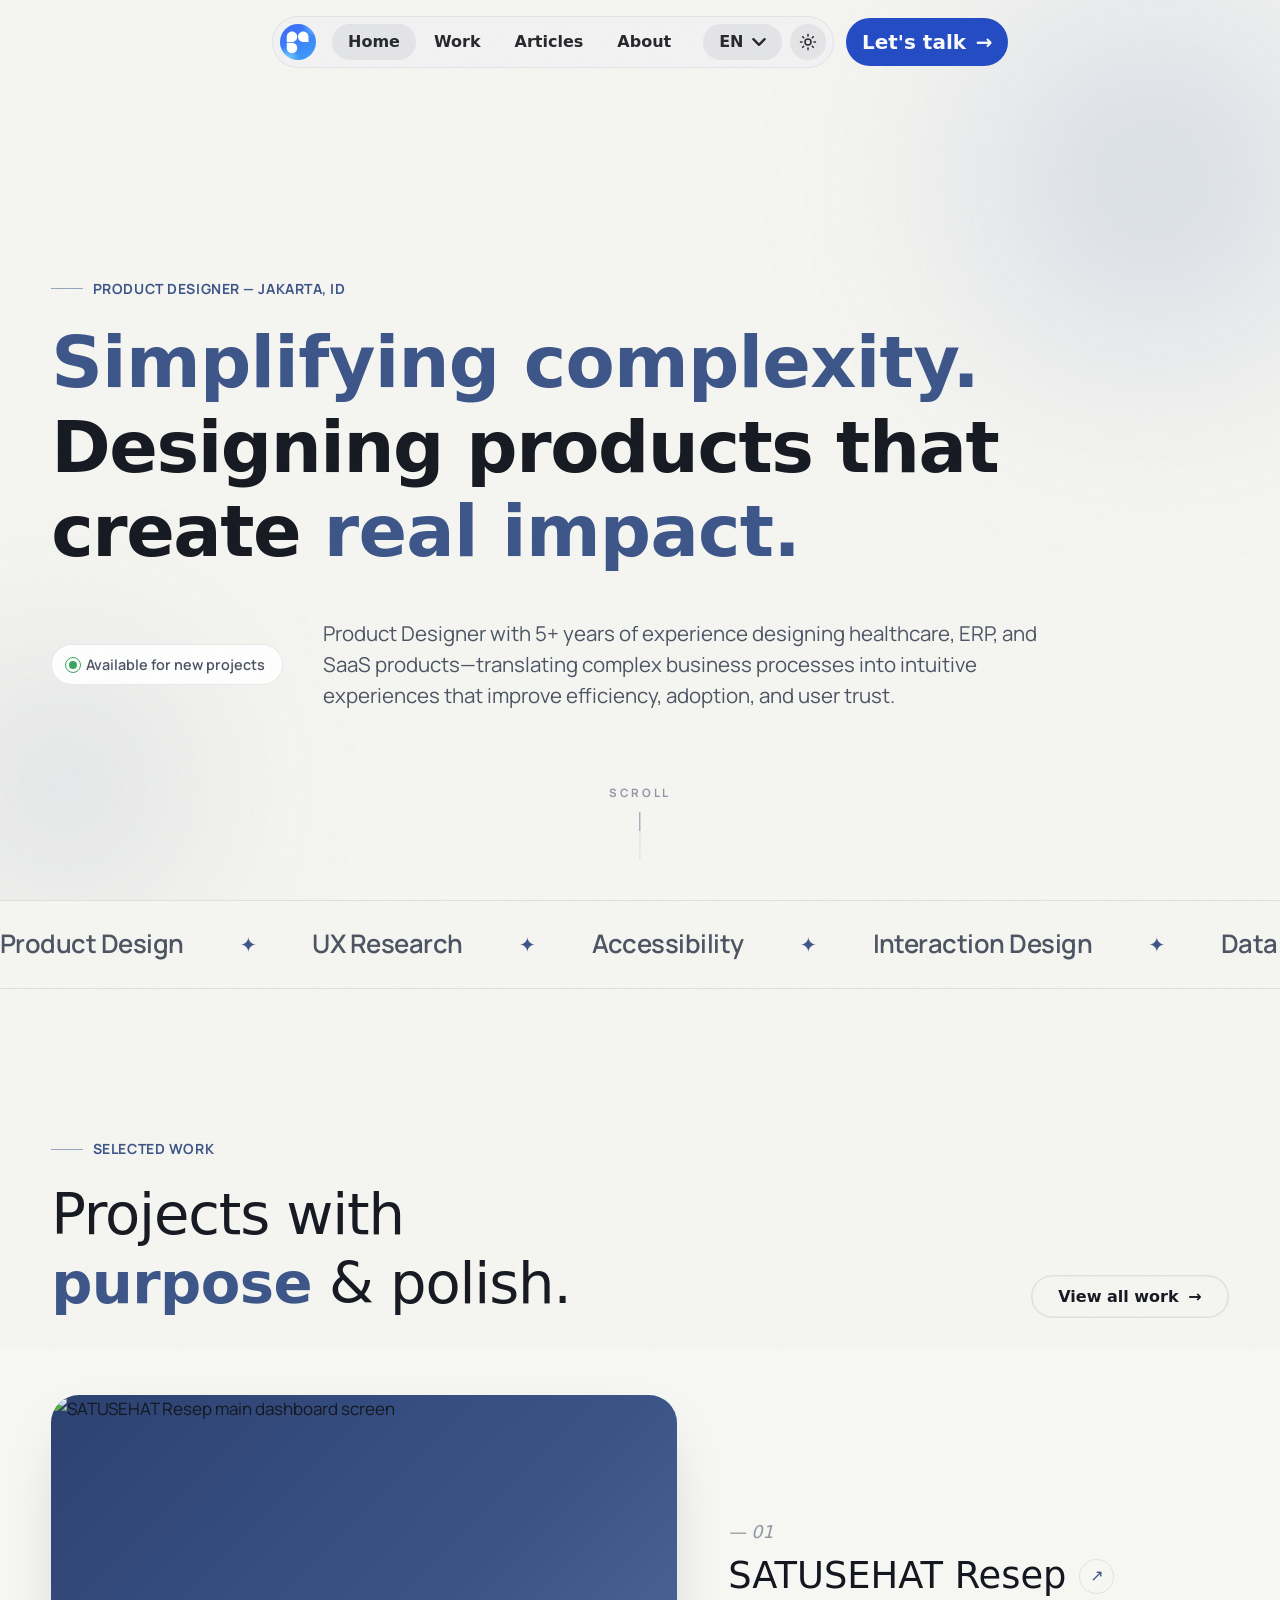
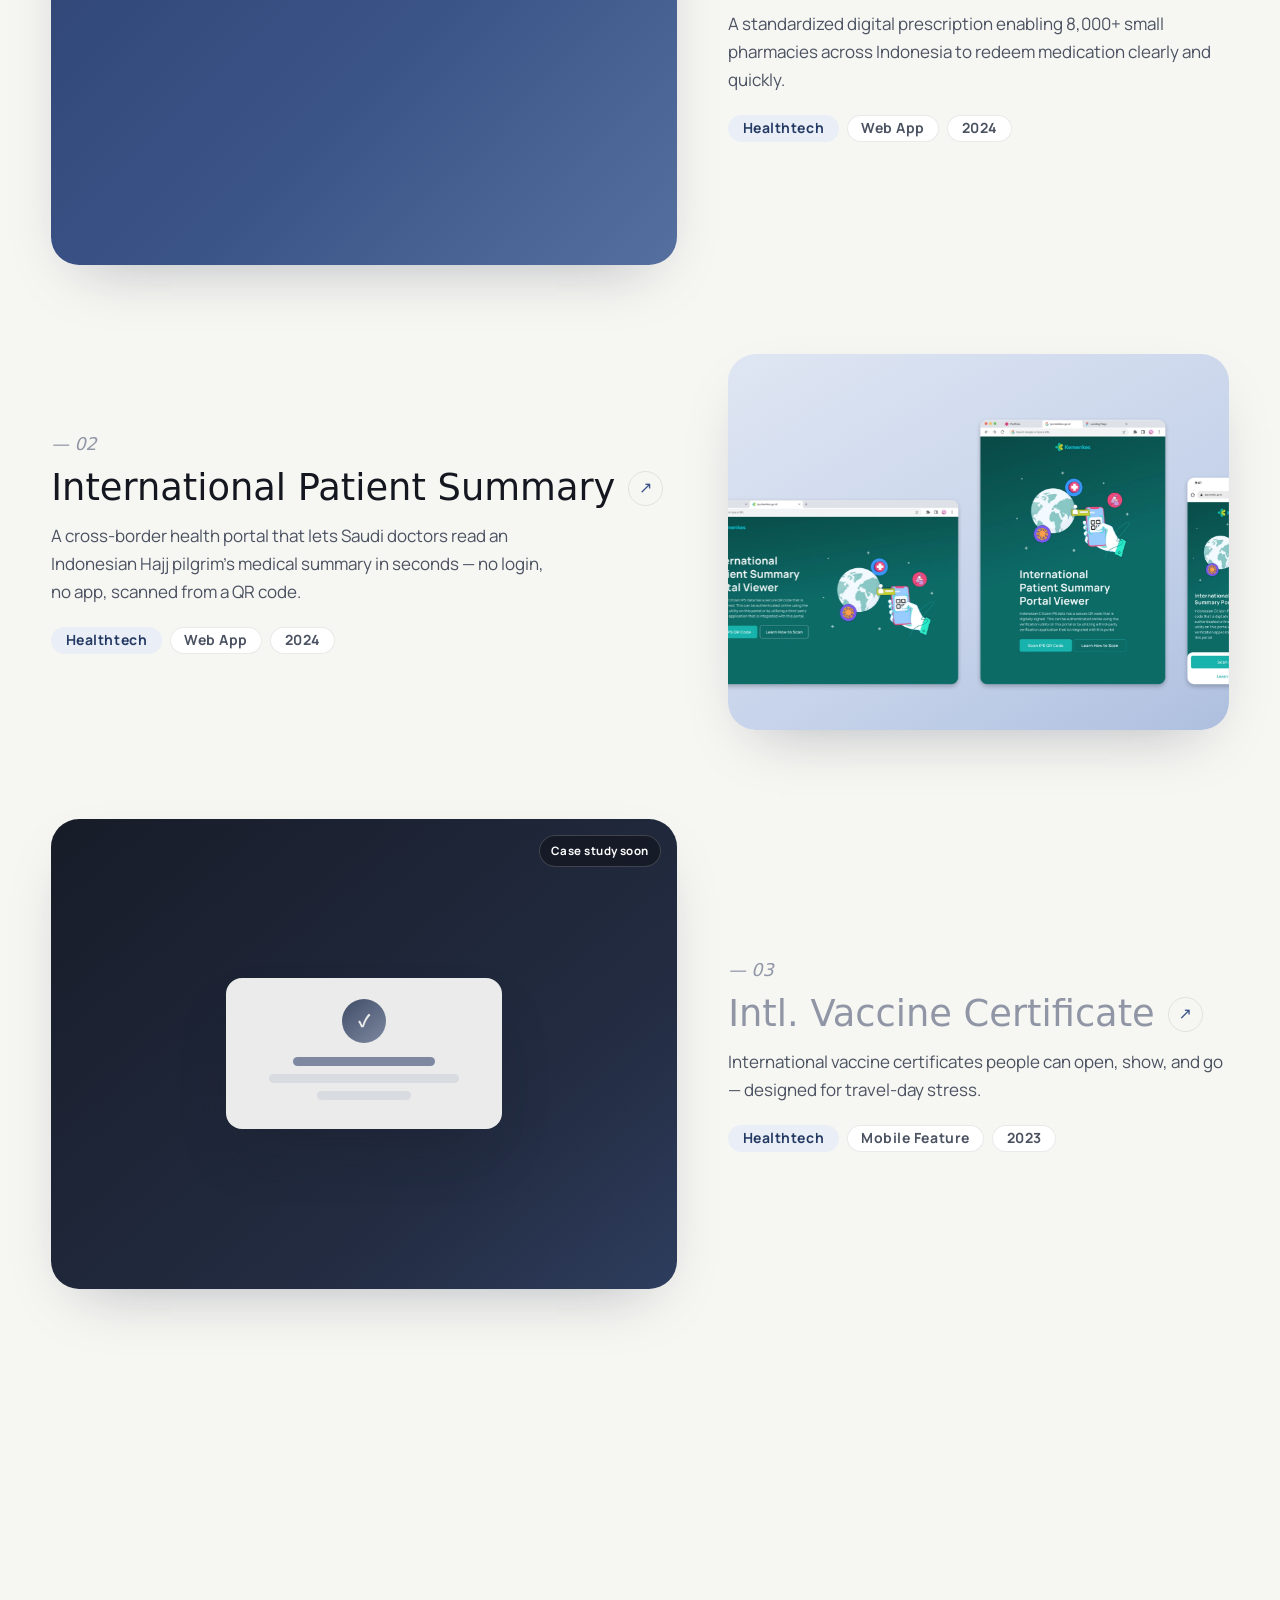
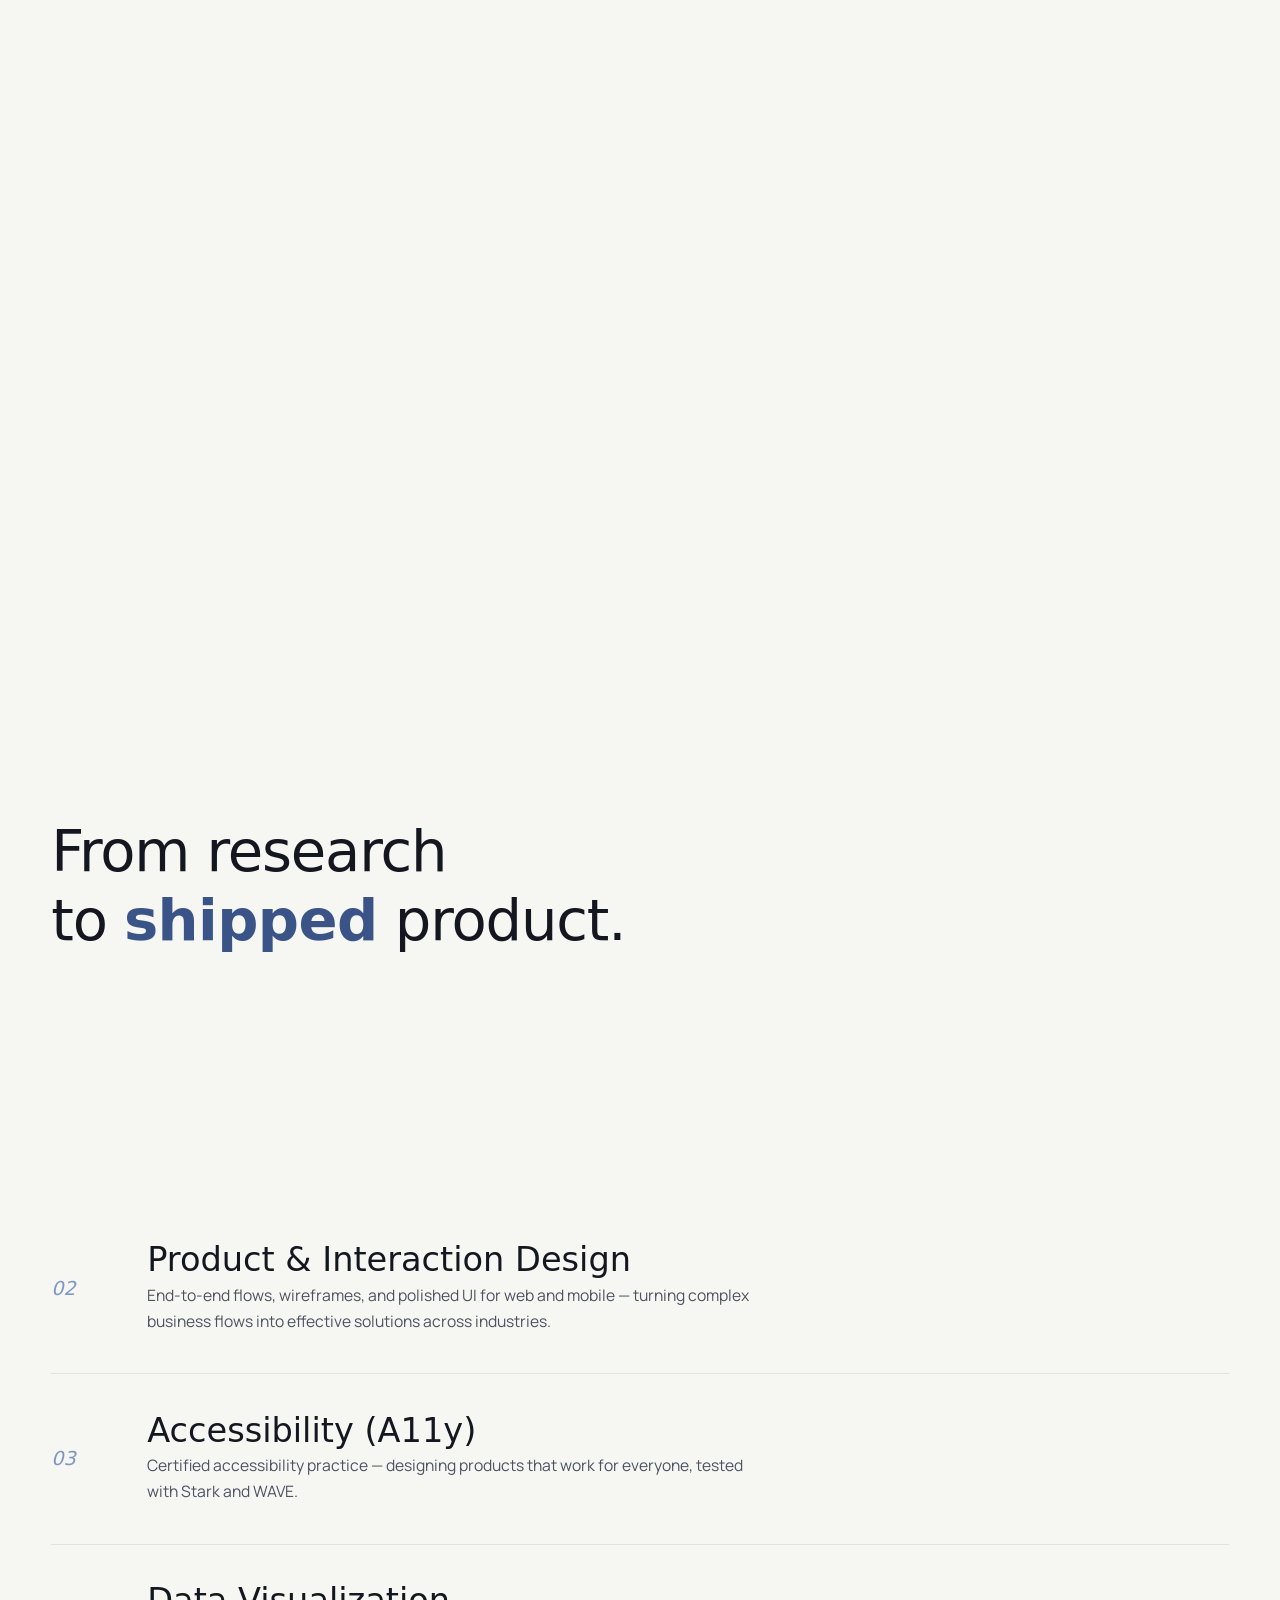
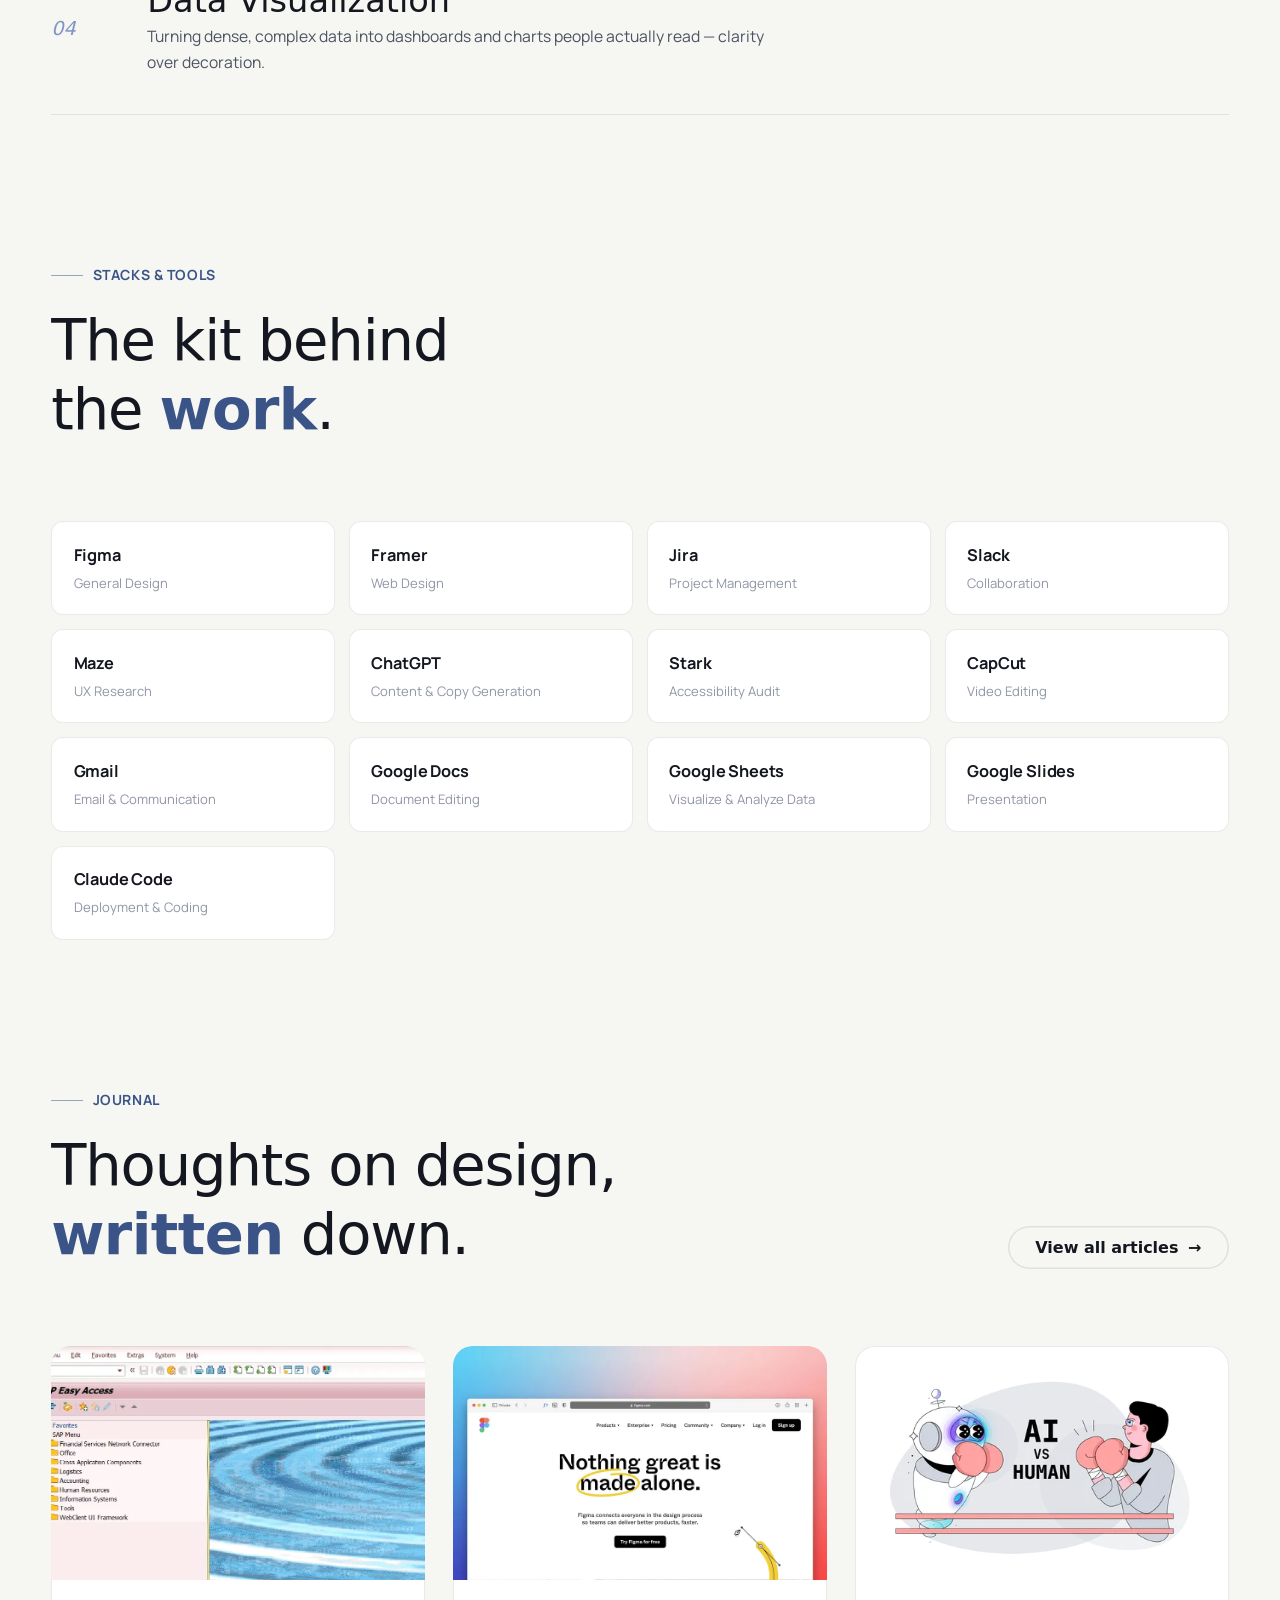
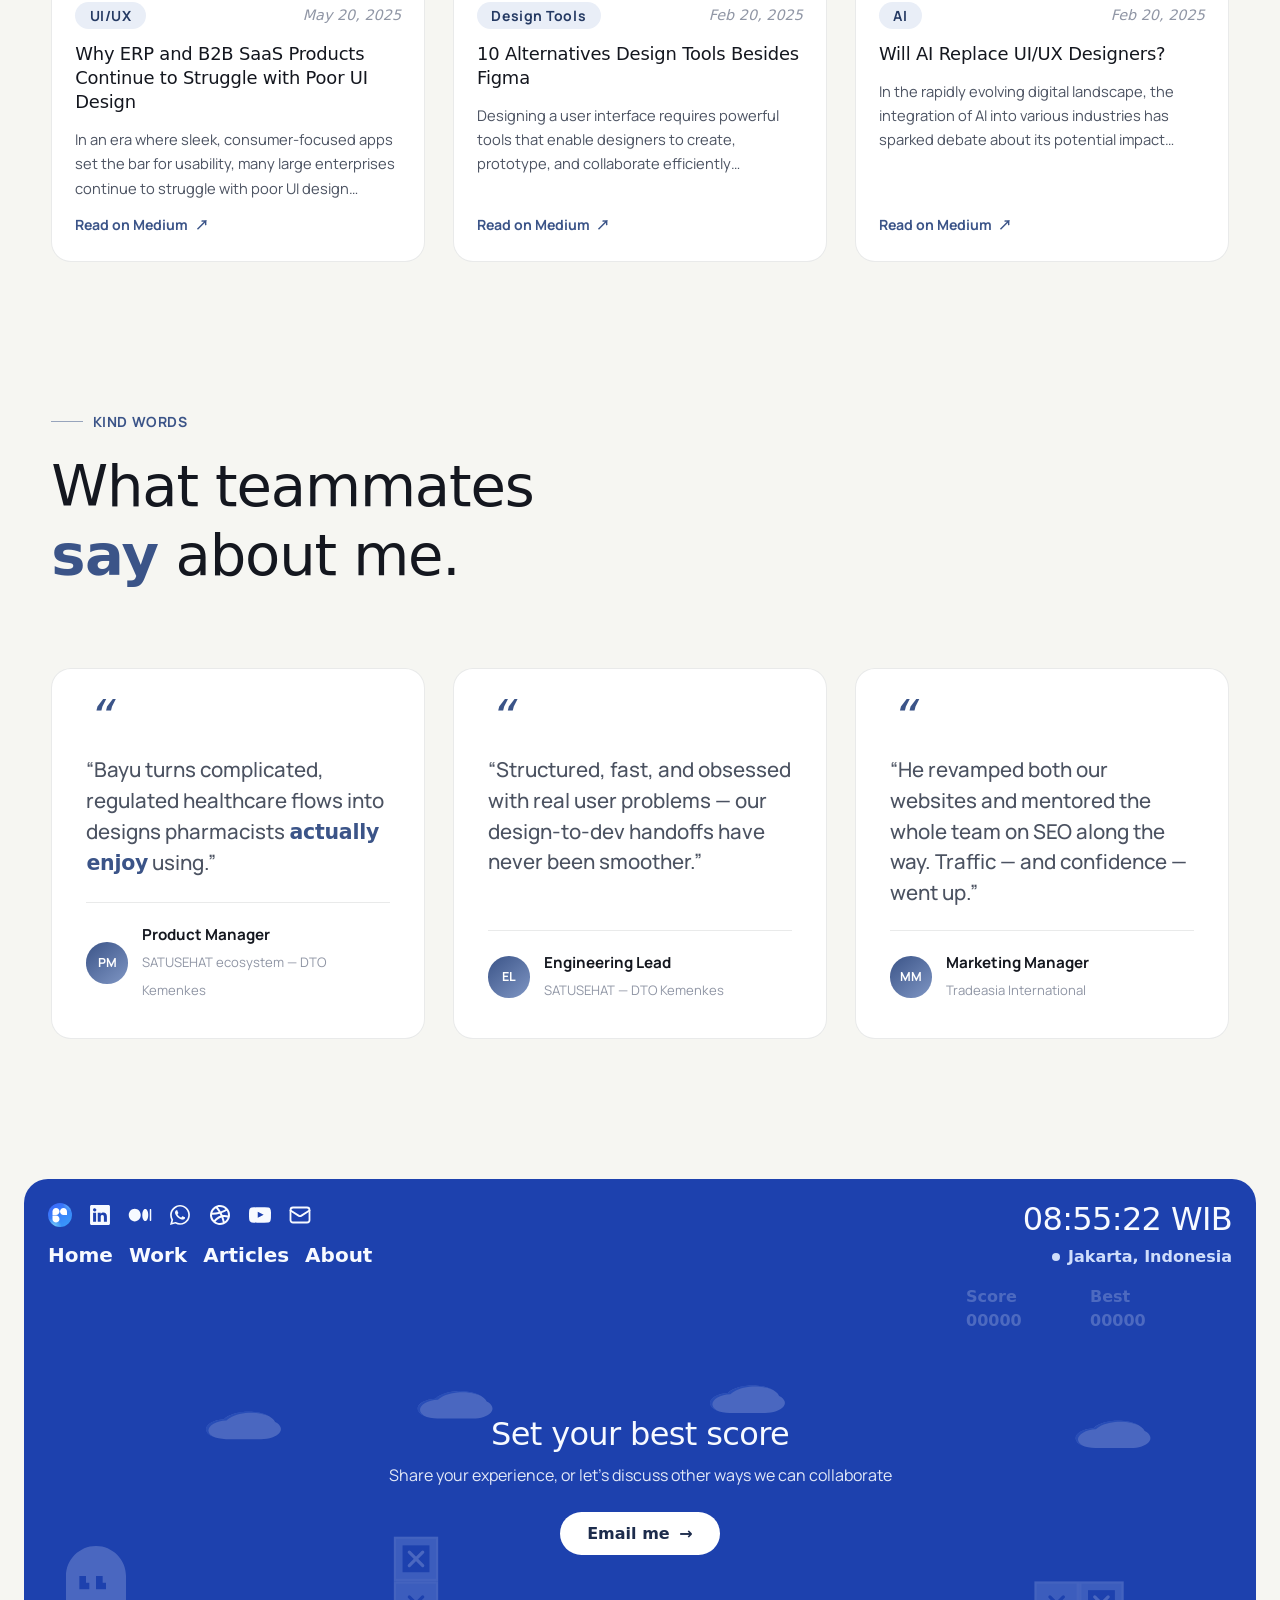
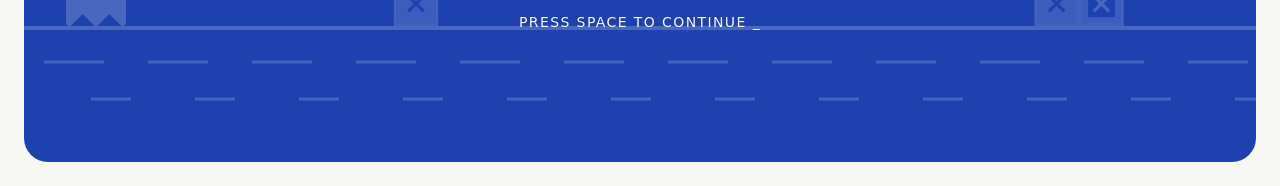
==== commit 25106363: "Switch default theme to light and make header always sticky Change the fallback theme from dark to l" ====
--- a/index.html
+++ b/index.html
@@ -18,7 +18,7 @@
   <meta name="twitter:title" content="Bayu Alpiansyah — Product Designer · SaaS, ERP, Mobile & Healthcare" />
   <meta name="twitter:description" content="5 years designing digital products across SaaS, ERP, Mobile, and Healthcare — helping businesses turn complex workflows into clear, impactful user experiences." />
   <meta name="twitter:image" content="https://heybayu.com/assets/og-image.png" />
-  <script>(function(){var t;try{t=localStorage.getItem("theme")}catch(e){}if(!t)t="dark";document.documentElement.setAttribute("data-theme",t);})();</script>
+  <script>(function(){var t;try{t=localStorage.getItem("theme")}catch(e){}if(!t)t="light";document.documentElement.setAttribute("data-theme",t);})();</script>
     <link rel="icon" href="/favicon.svg" type="image/svg+xml" />
   <link rel="icon" href="/assets/logo.svg" type="image/svg+xml" />
   <link rel="manifest" href="/site.webmanifest" />
--- a/css/style.css
+++ b/css/style.css
@@ -285,7 +285,6 @@
   z-index: 1000;
   transition: transform 0.5s var(--ease);
 }
-.site-header.is-hidden { transform: translateY(-110%); }
 .nav {
   display: flex;
   align-items: center;
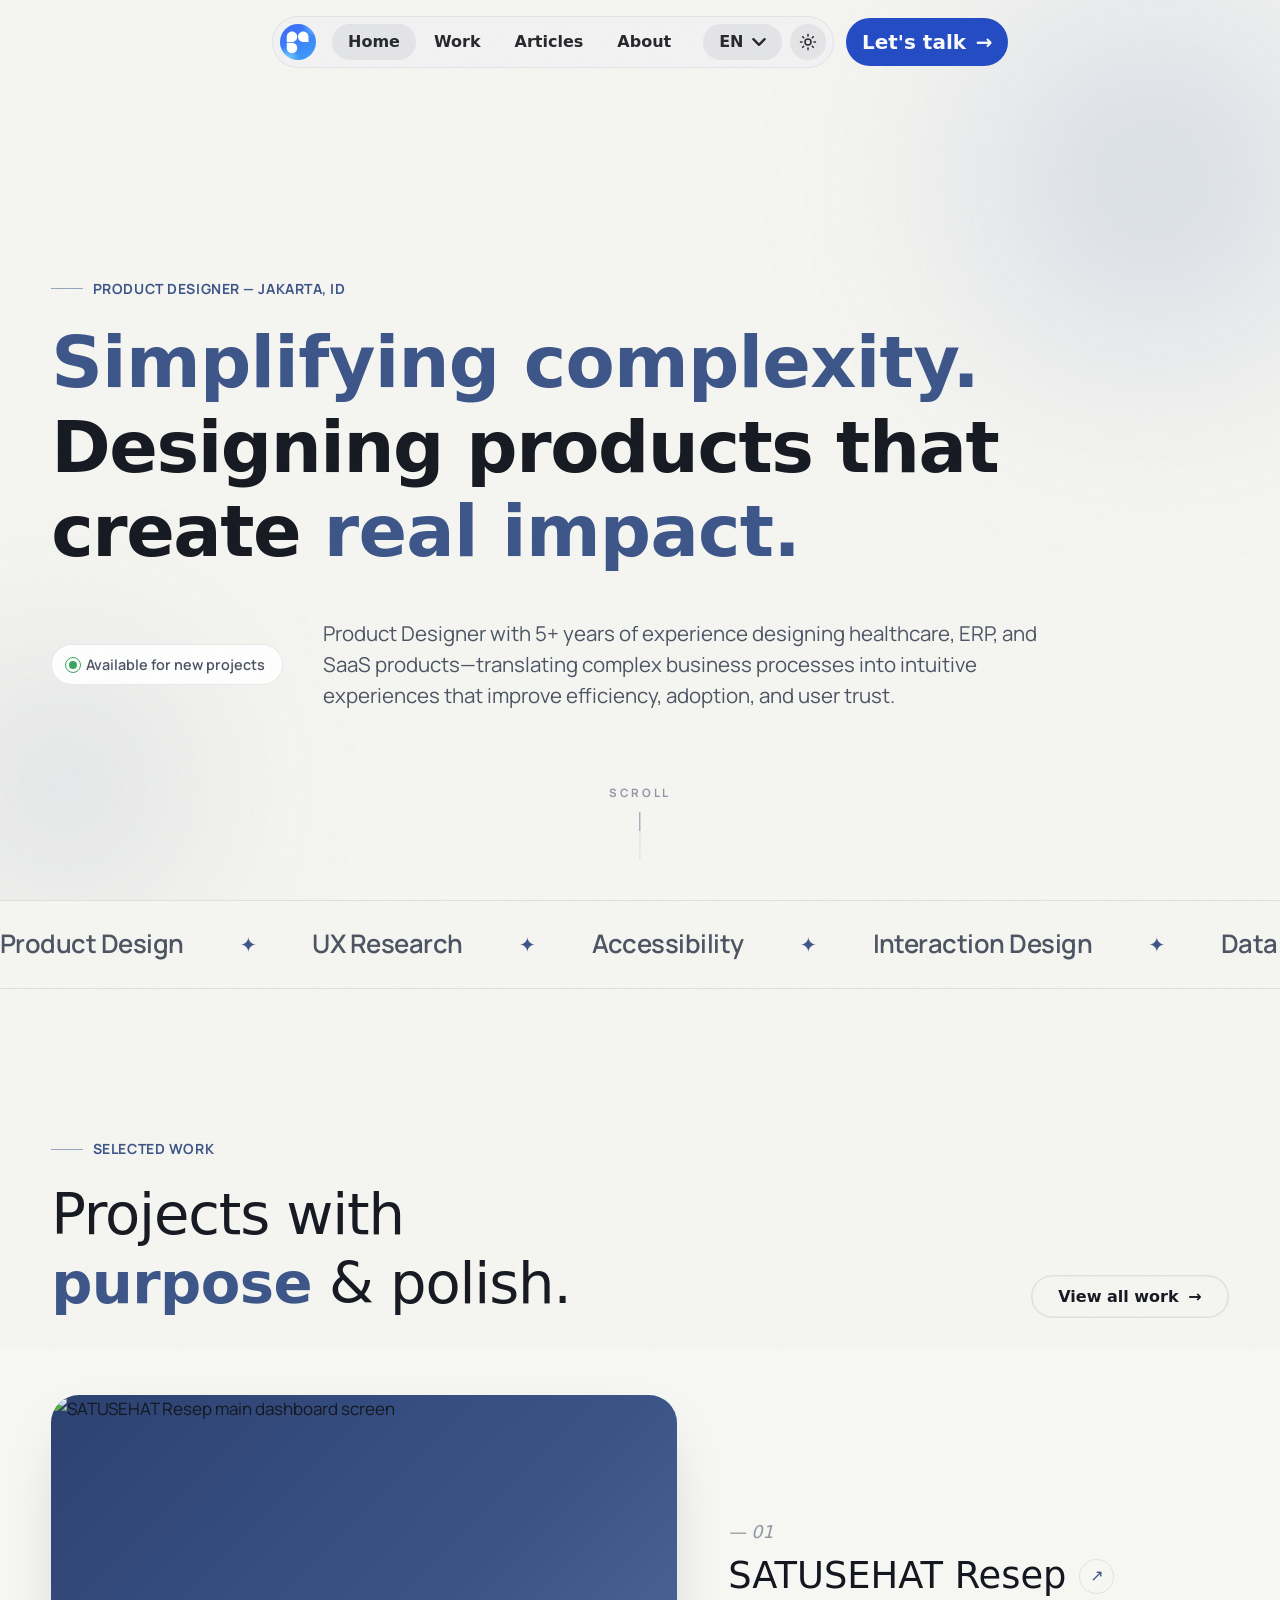
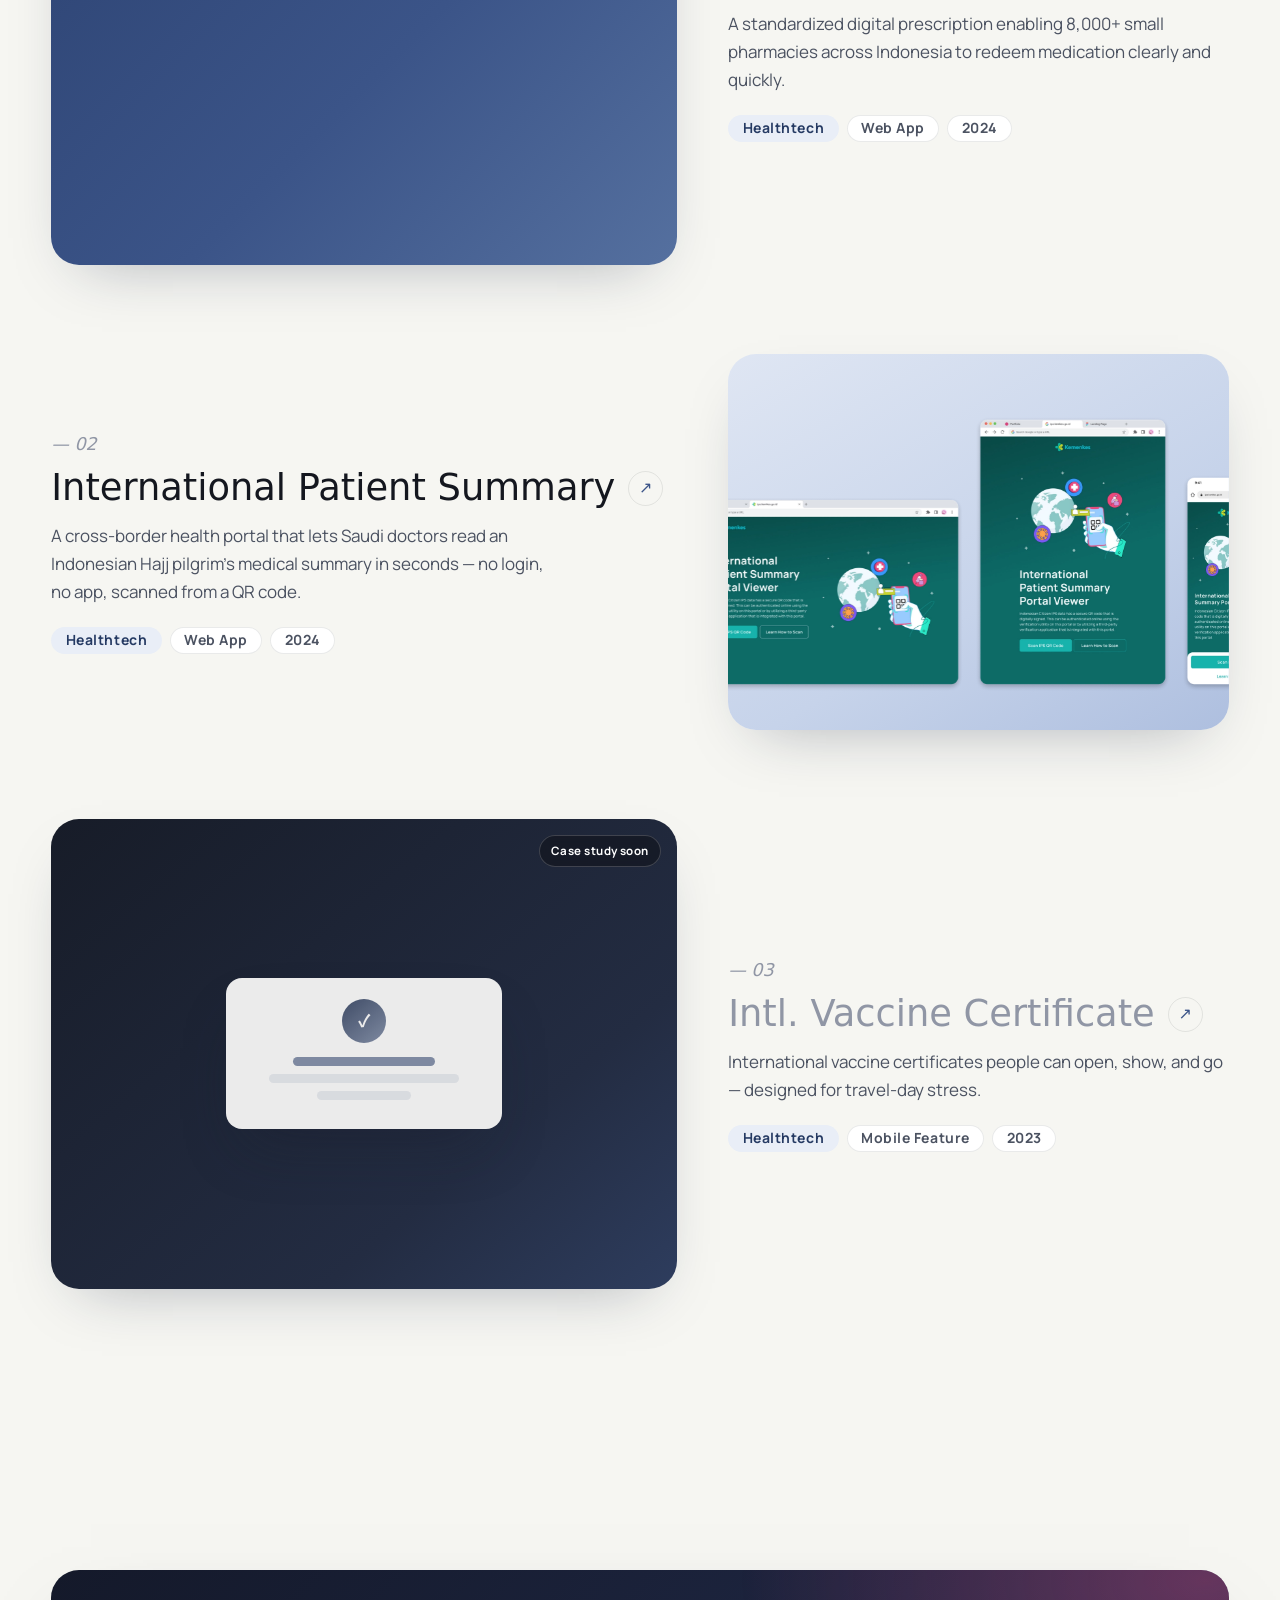
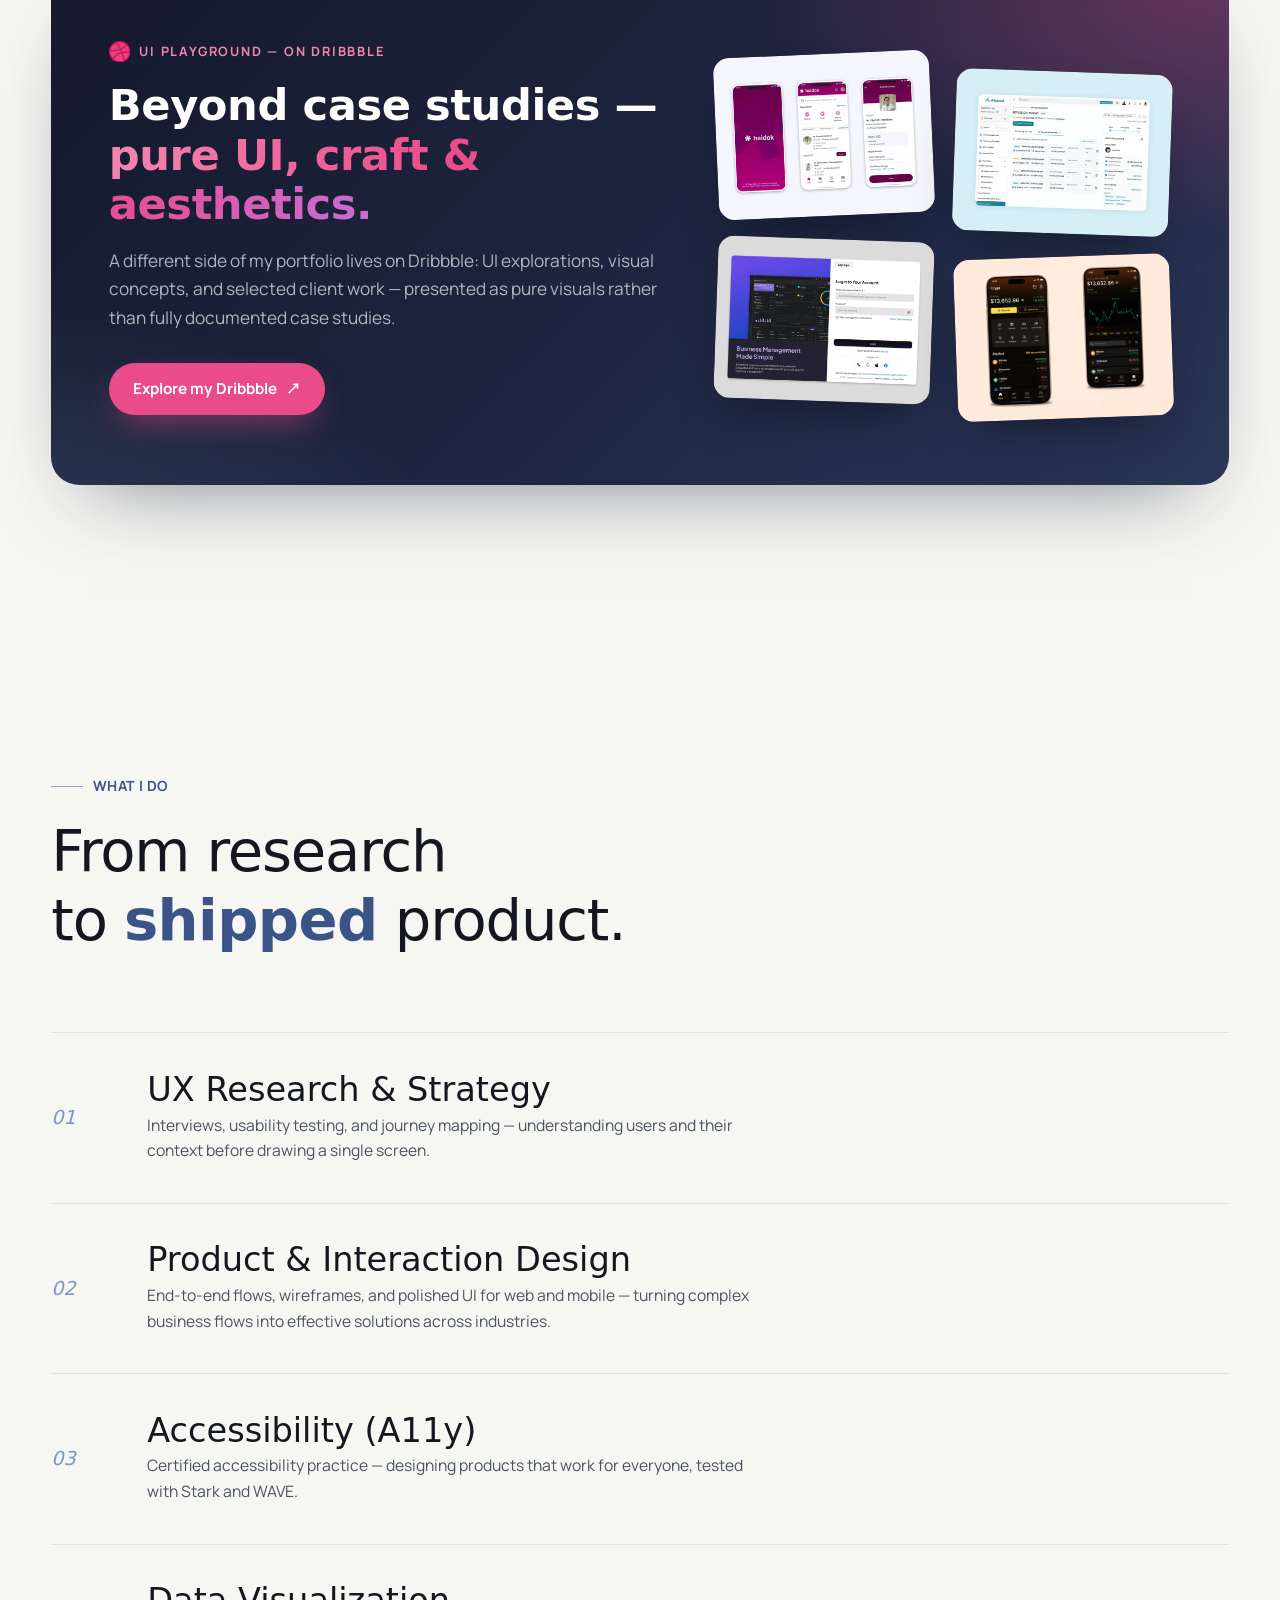
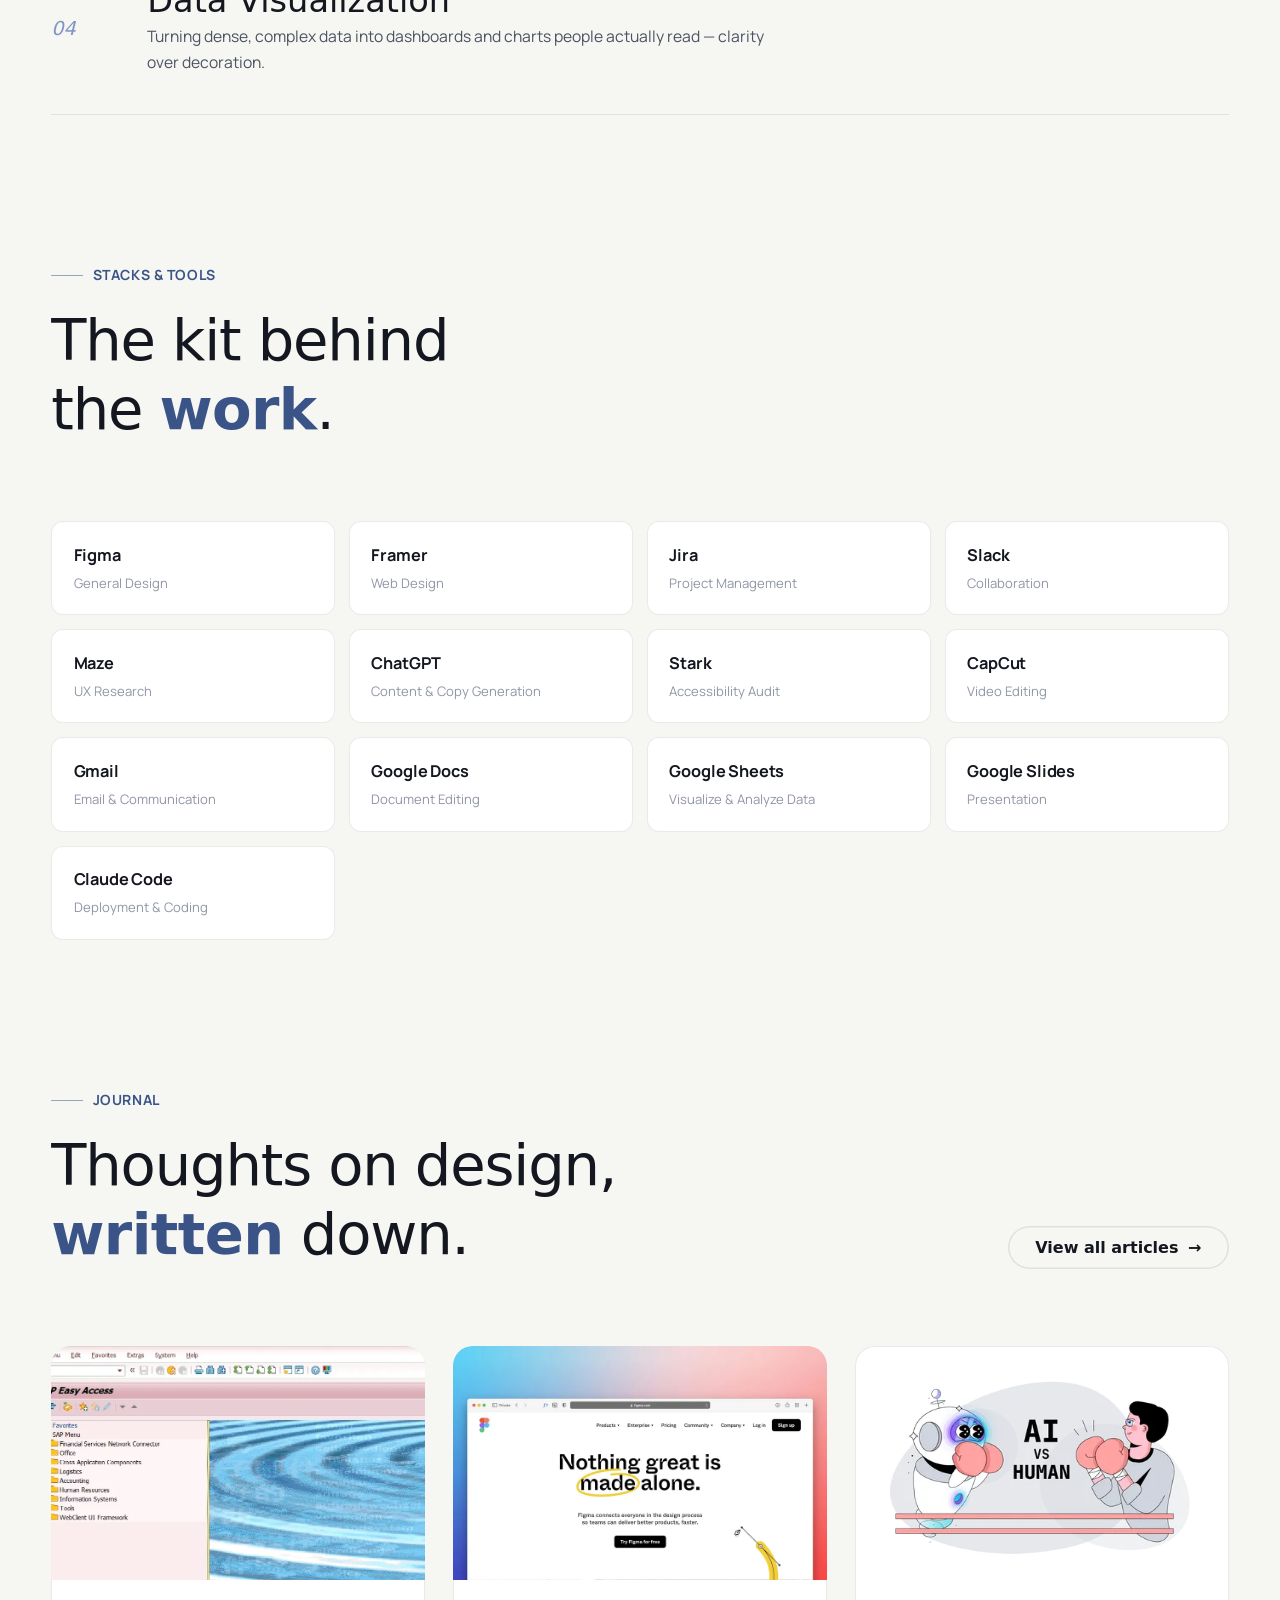
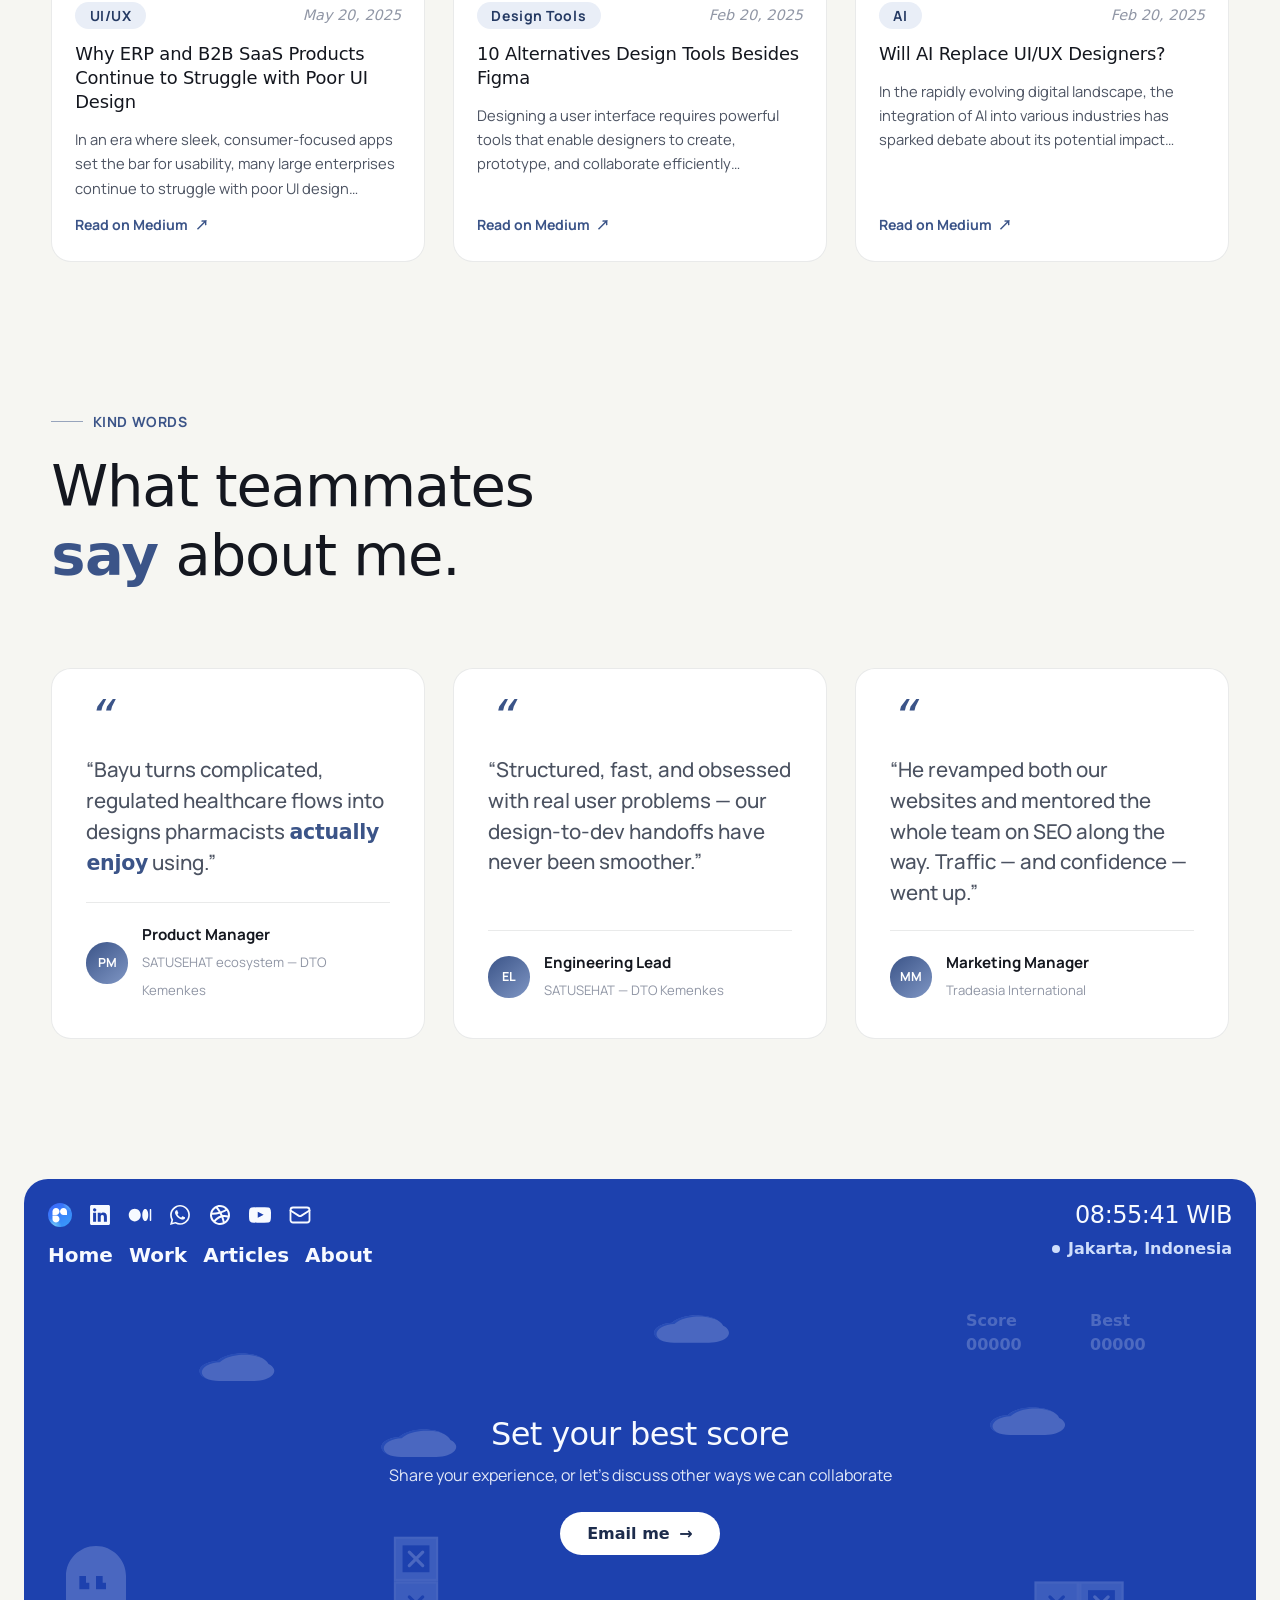
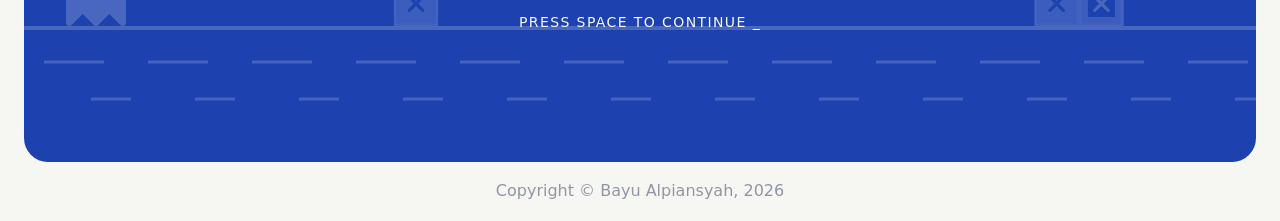
==== commit dffd8592: "Adjust footer gamification spacing and add copyright bar Move the score/best indicators down 24px, w" ====
--- a/index.html
+++ b/index.html
@@ -464,6 +464,7 @@
       </div>
     </div>
   </footer>
+  <p class="site-copyright" data-i18n="footer.copyright">Copyright © Bayu Alpiansyah, 2026</p>
 
   <script src="js/vendor/lenis.min.js"></script>
   <script src="js/i18n.js"></script>
--- a/css/style.css
+++ b/css/style.css
@@ -1559,7 +1559,15 @@
 }
 .game-footer {
   margin-top: var(--section);
-  padding: 0 24px 24px;
+  padding: 0 24px 16px;
+}
+.site-copyright {
+  padding: 0 24px 16px;
+  text-align: center;
+  font-family: var(--font-serif);
+  font-weight: 500;
+  font-size: 16px;
+  color: var(--ink-3);
 }
 .gf-card {
   position: relative;
@@ -1613,7 +1621,7 @@
 .gf-clock {
   font-family: var(--font-serif);
   font-weight: 500;
-  font-size: 32px;
+  font-size: 24px;
   line-height: 1.06;
   letter-spacing: -0.02em;
   color: var(--gf-text);
@@ -1657,7 +1665,7 @@
 }
 .gf-scores {
   position: absolute;
-  top: 0;
+  top: 24px;
   right: 42px;
   z-index: 1;
   display: flex;
@@ -1728,13 +1736,12 @@
 
 @media (max-width: 640px) {
   .game-footer { padding: 0 16px 16px; }
-  .gf-card { height: 500px; border-radius: 20px; }
-  .gf-top { flex-direction: column; gap: 20px; padding: 20px; }
+  .gf-card { height: 512px; border-radius: 20px; }
+  .gf-top { flex-direction: column; gap: 32px; padding: 20px; }
   .gf-time { text-align: left; }
   .gf-loc { justify-content: flex-start; }
   .gf-nav { gap: 14px; margin-top: 16px; }
   .gf-nav a { font-size: 18px; }
-  .gf-clock { font-size: 24px; }
   .gf-scores { right: 20px; }
   .gf-scores > div { width: 92px; font-size: 13px; }
   .gf-ov-title { font-size: 24px; }
